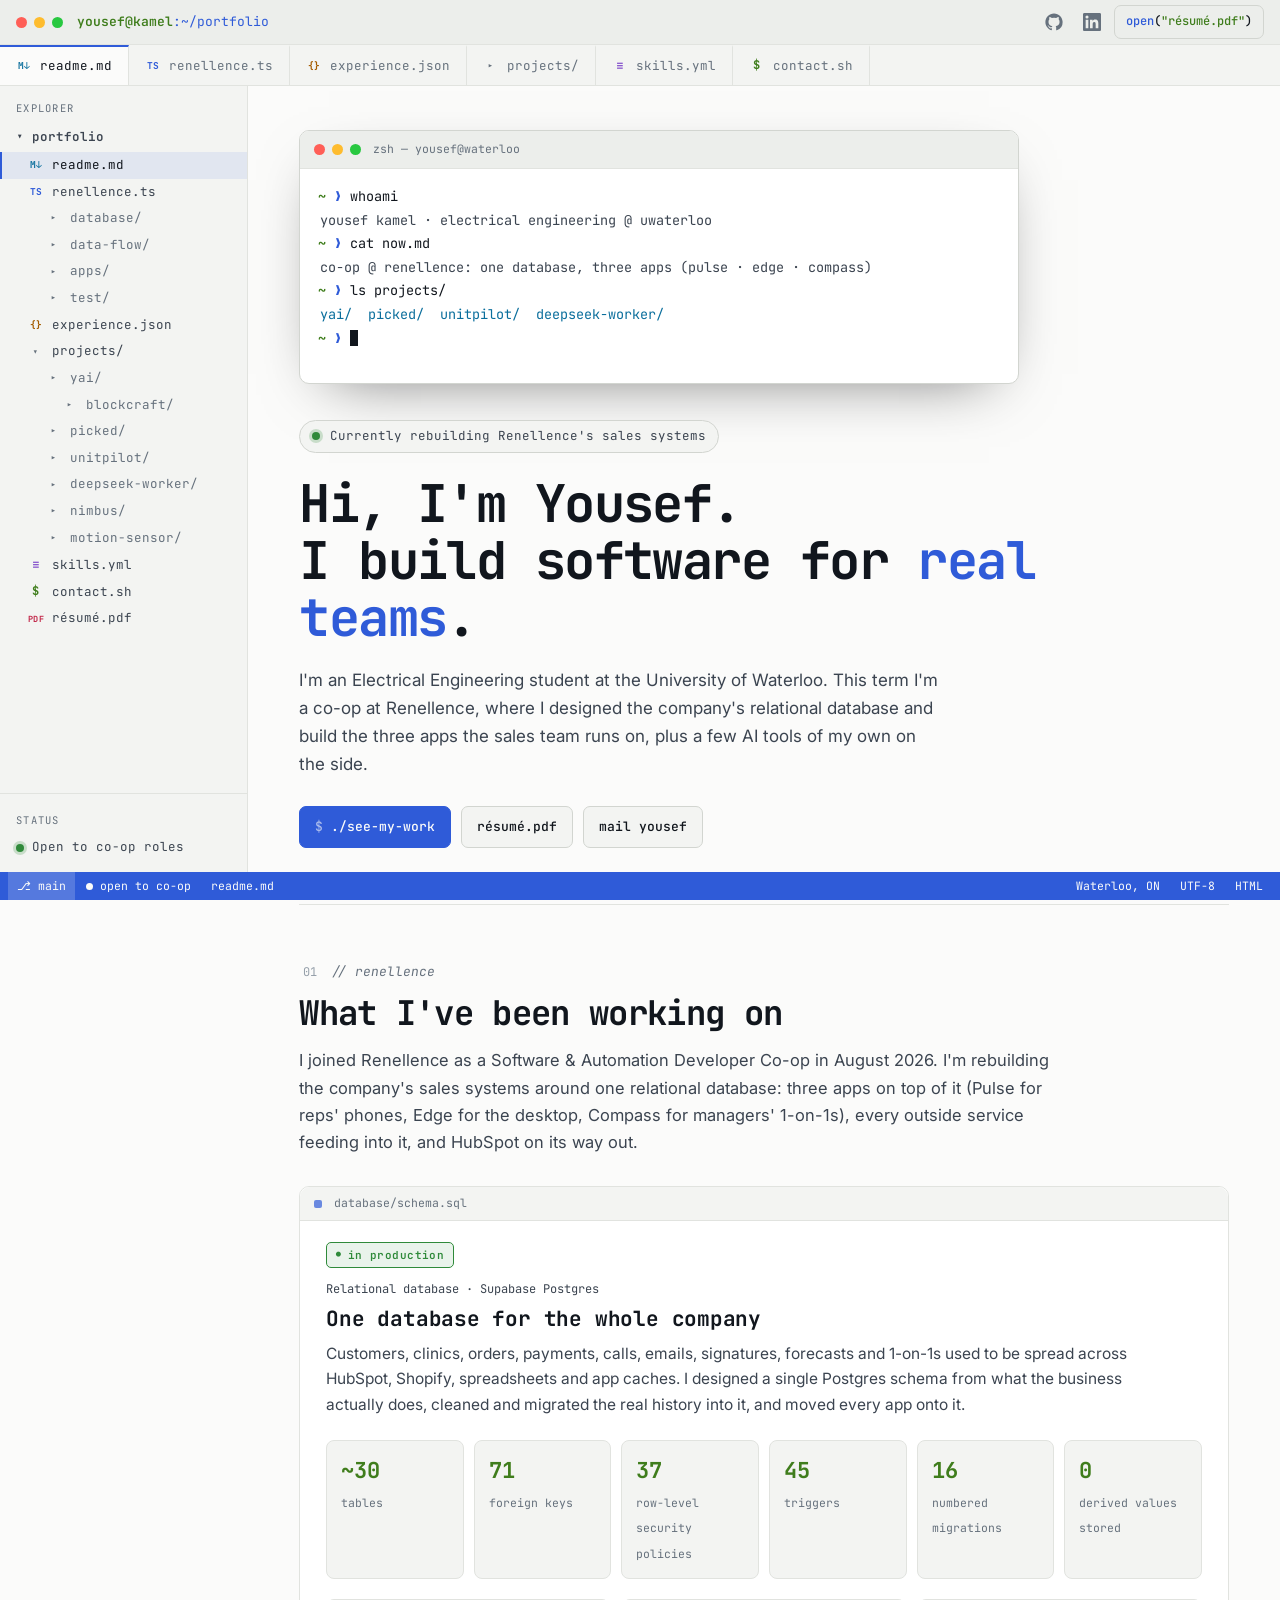
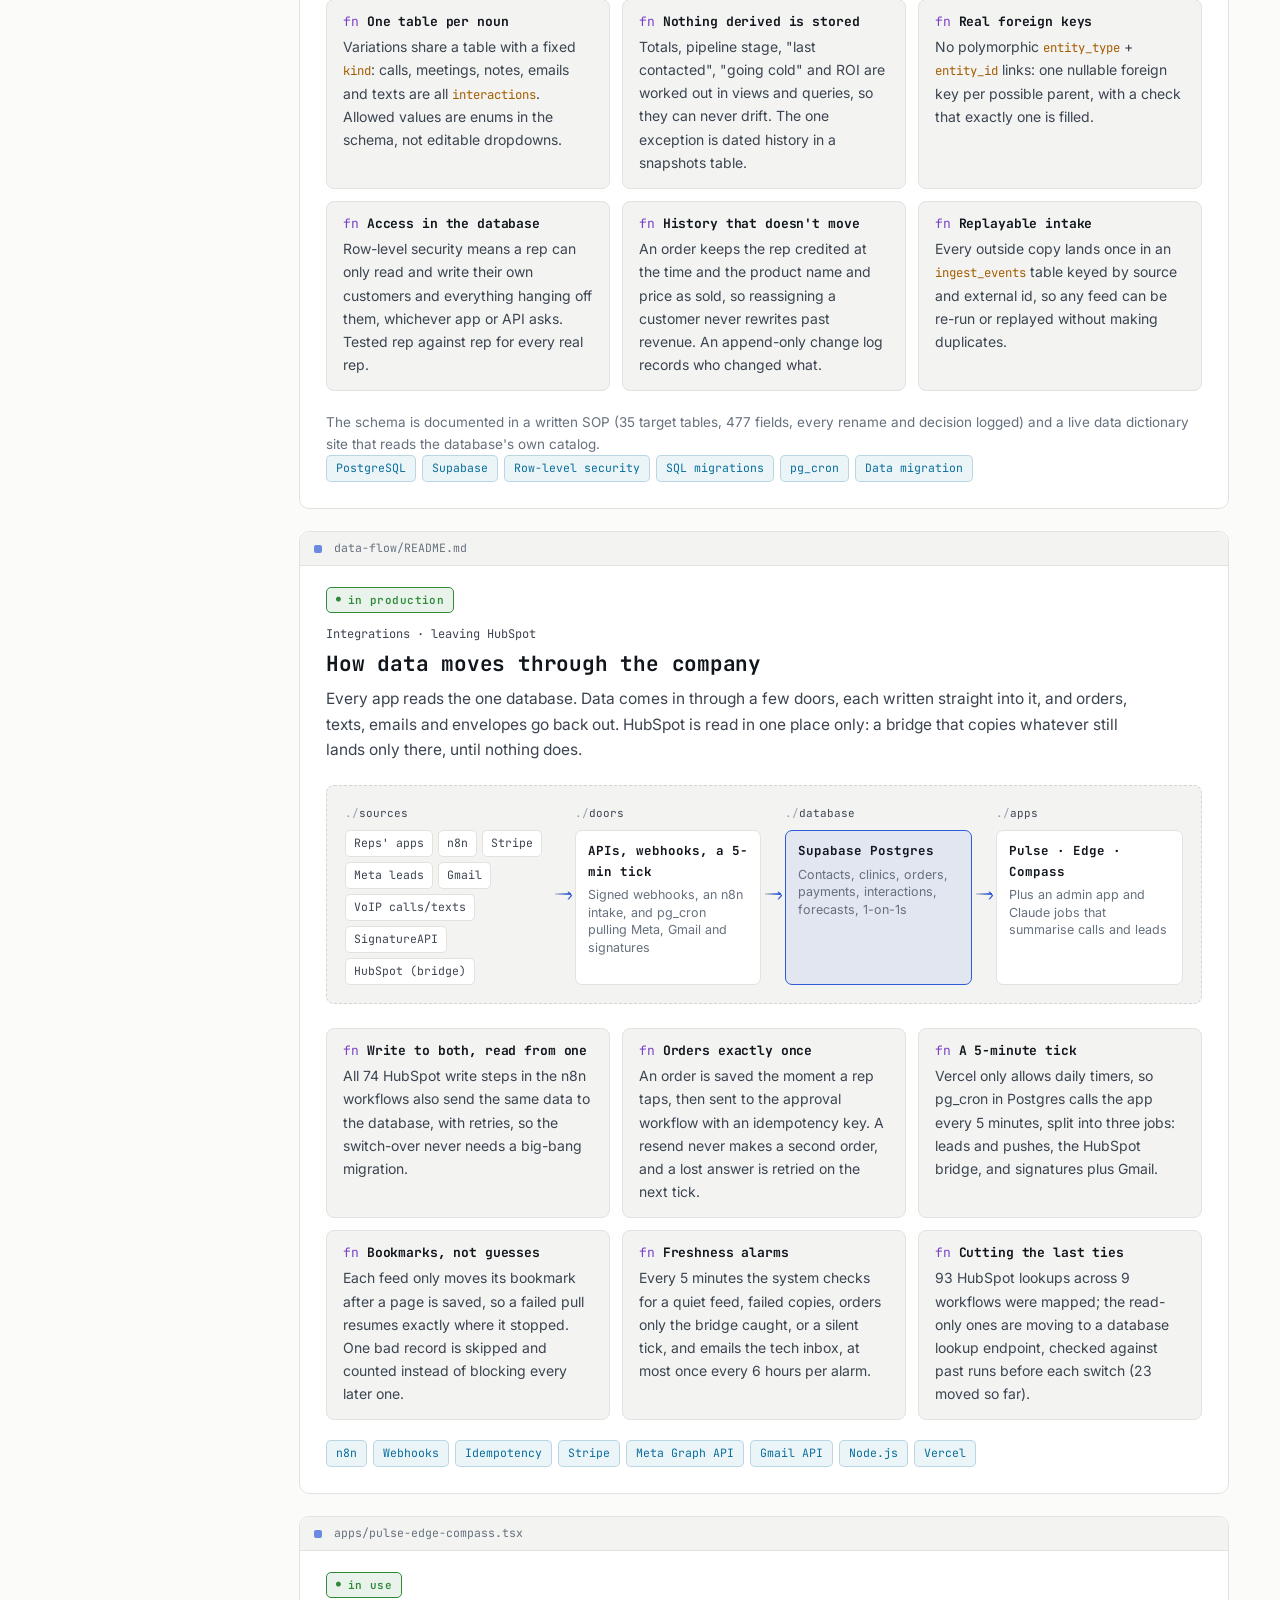
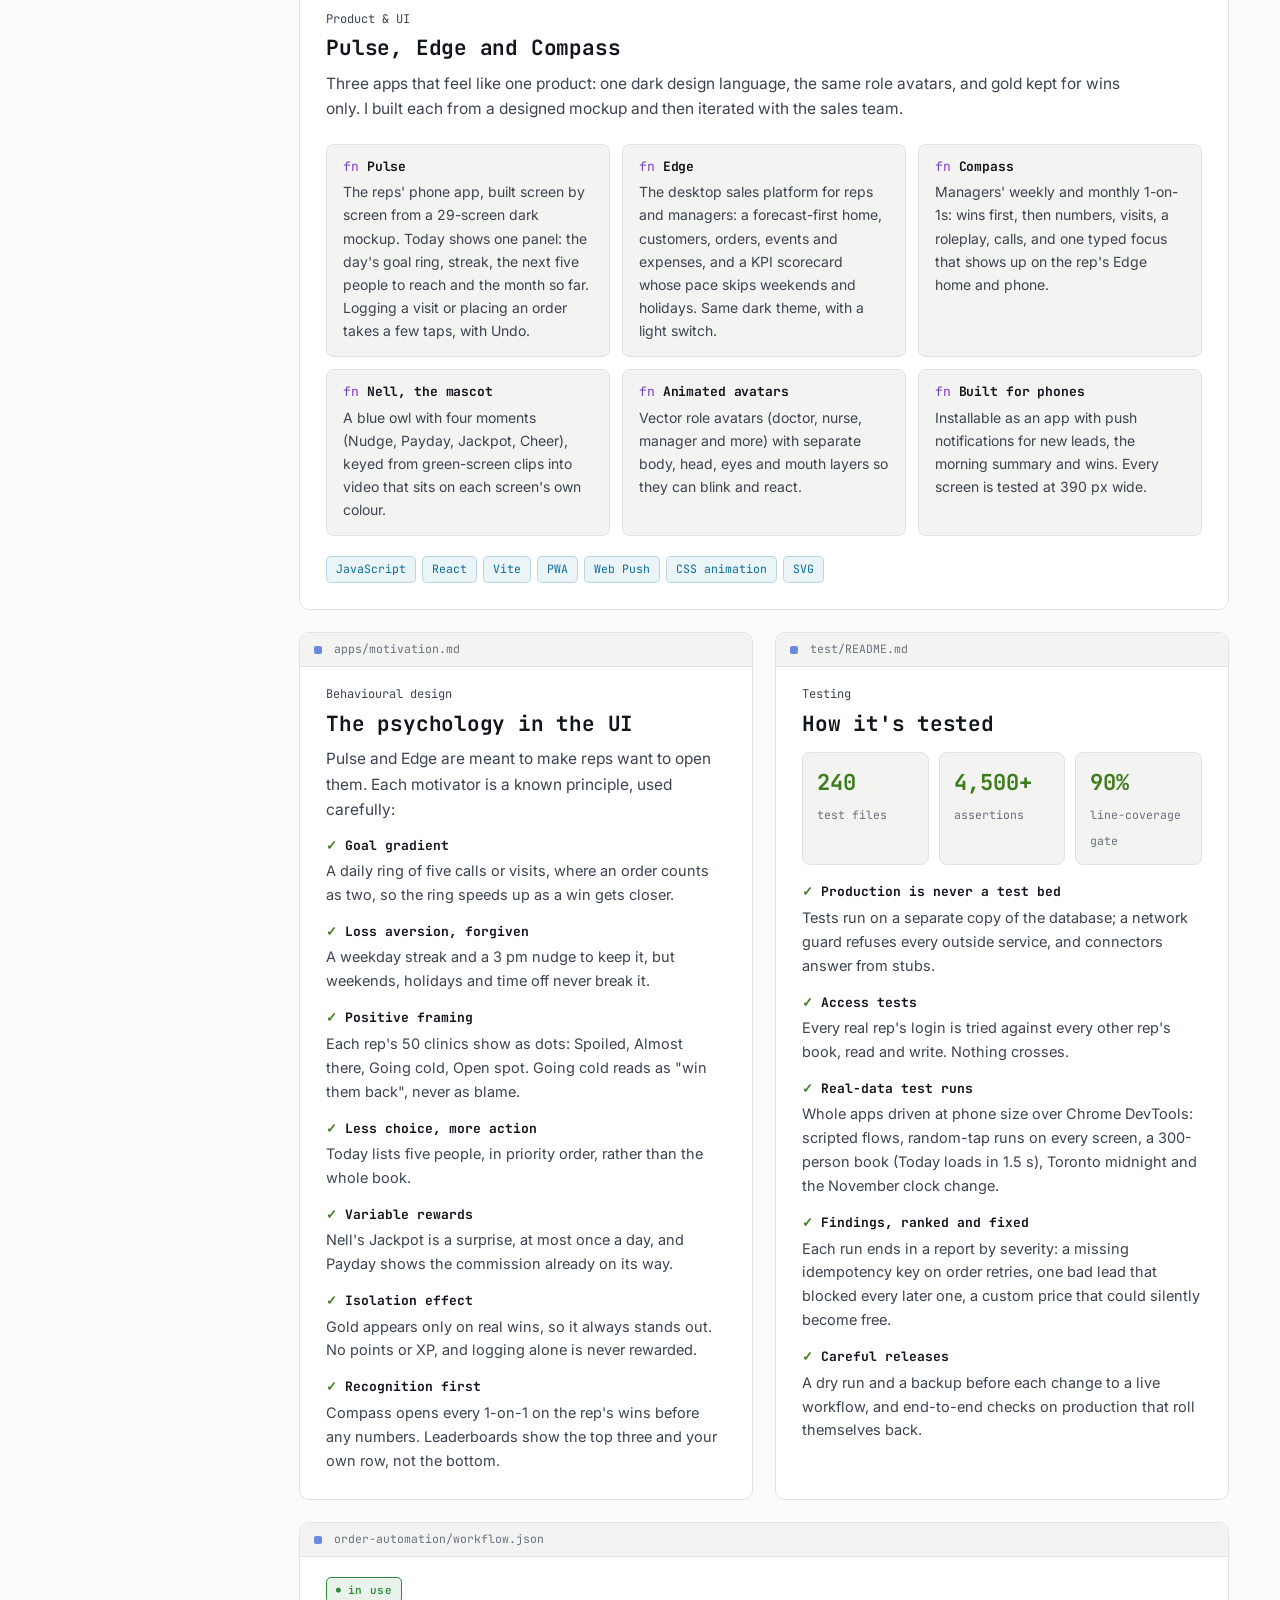
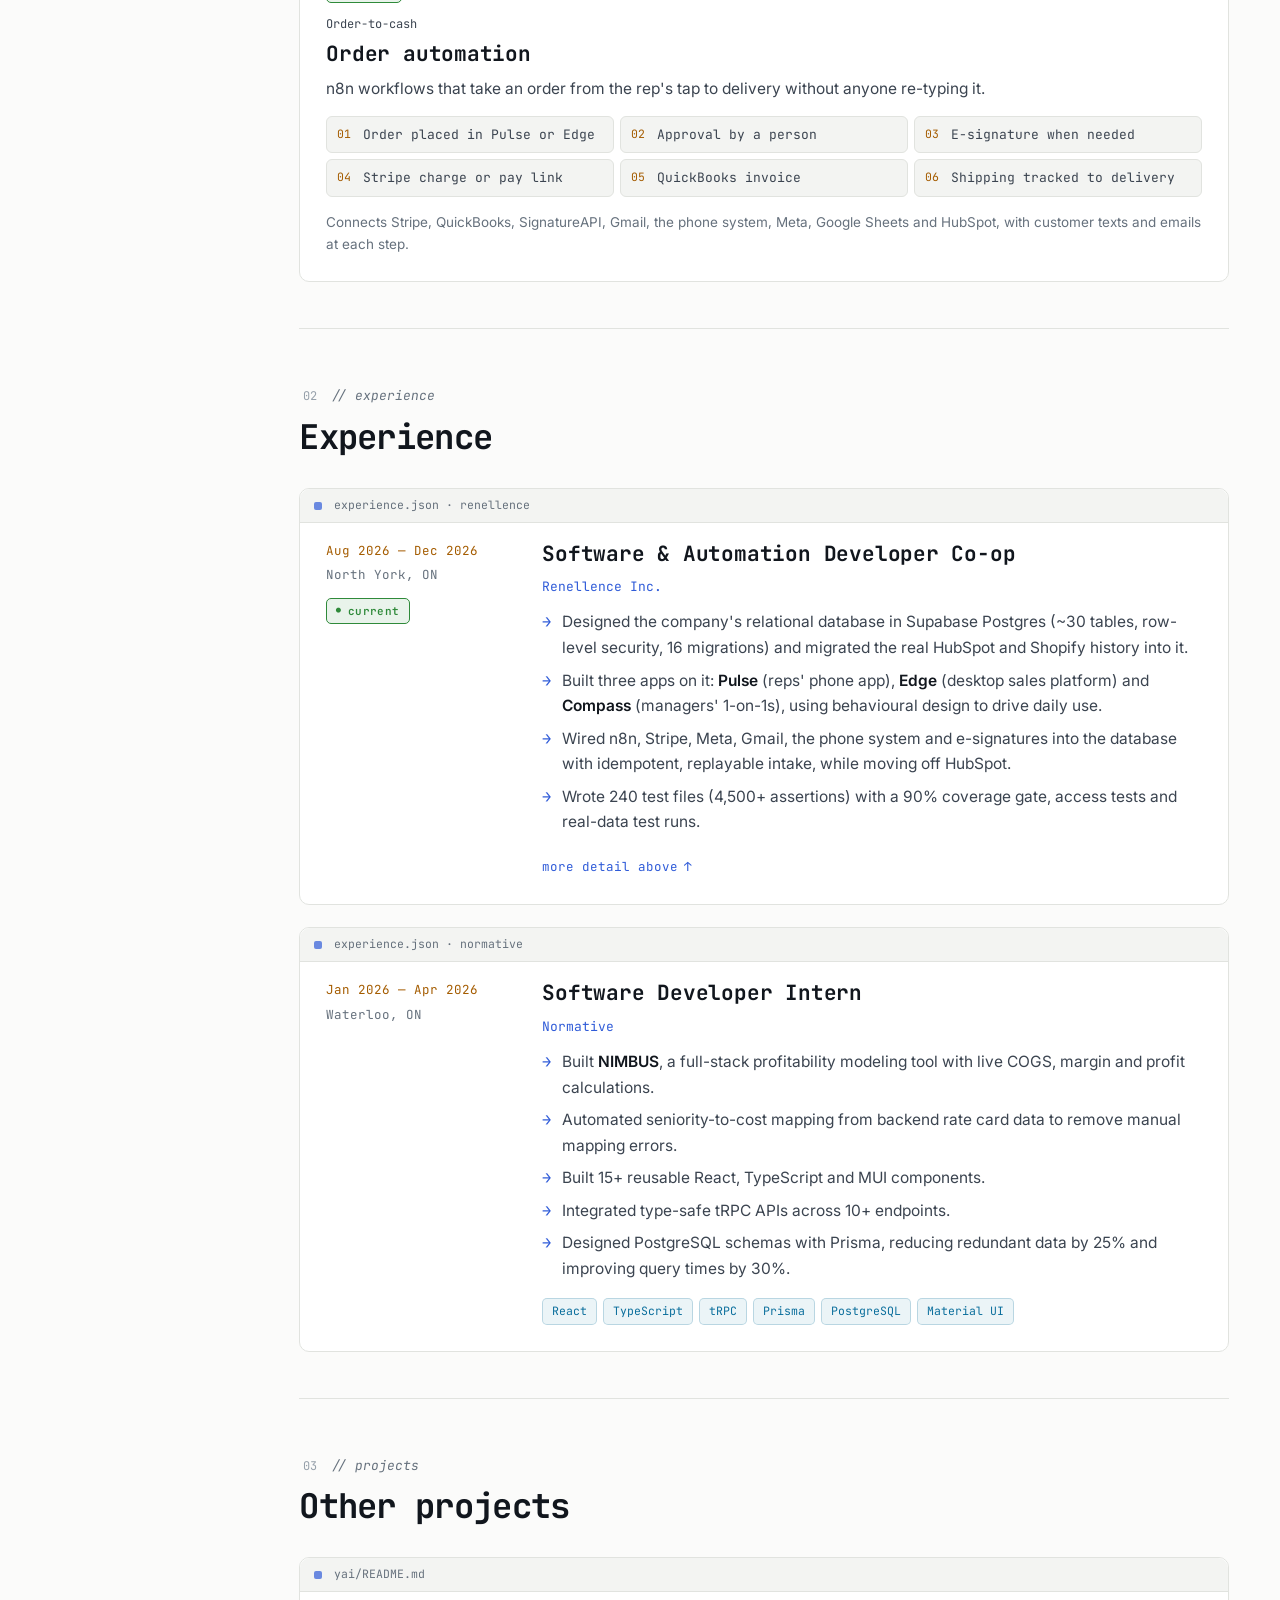
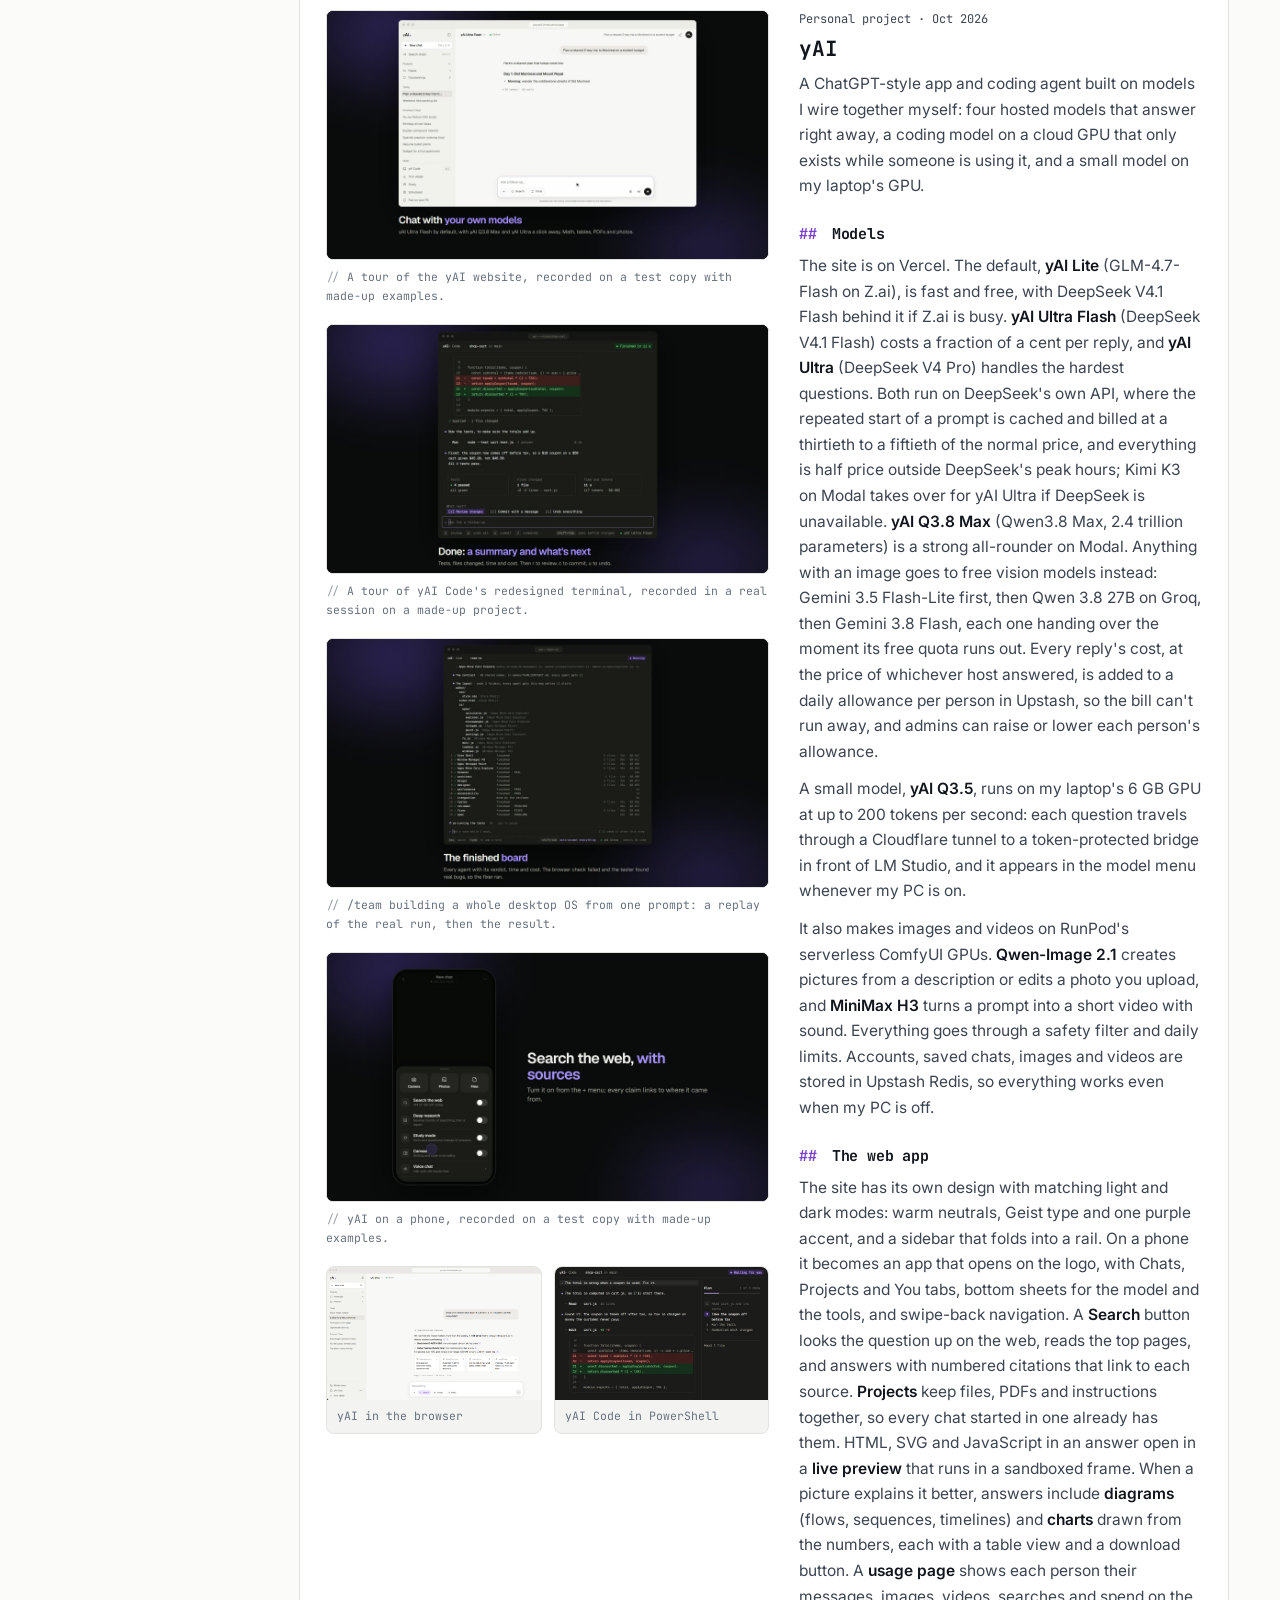
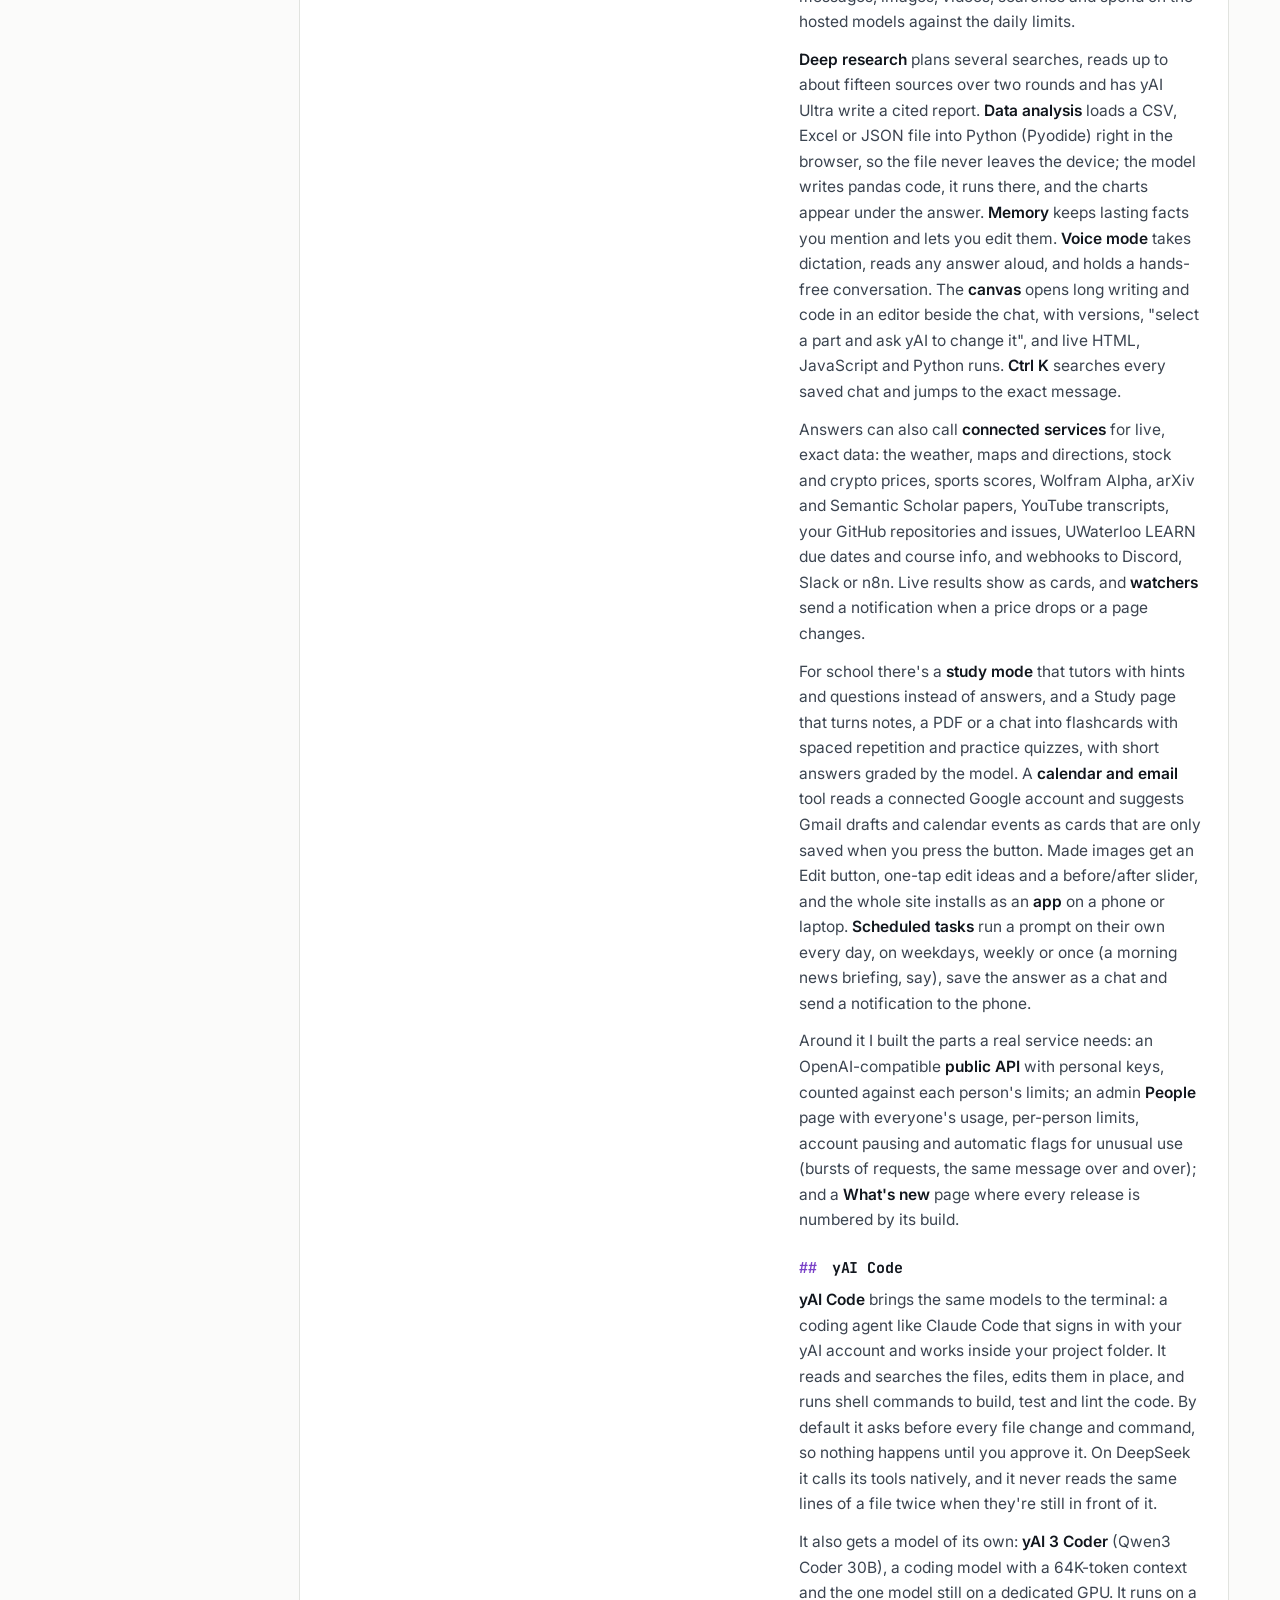
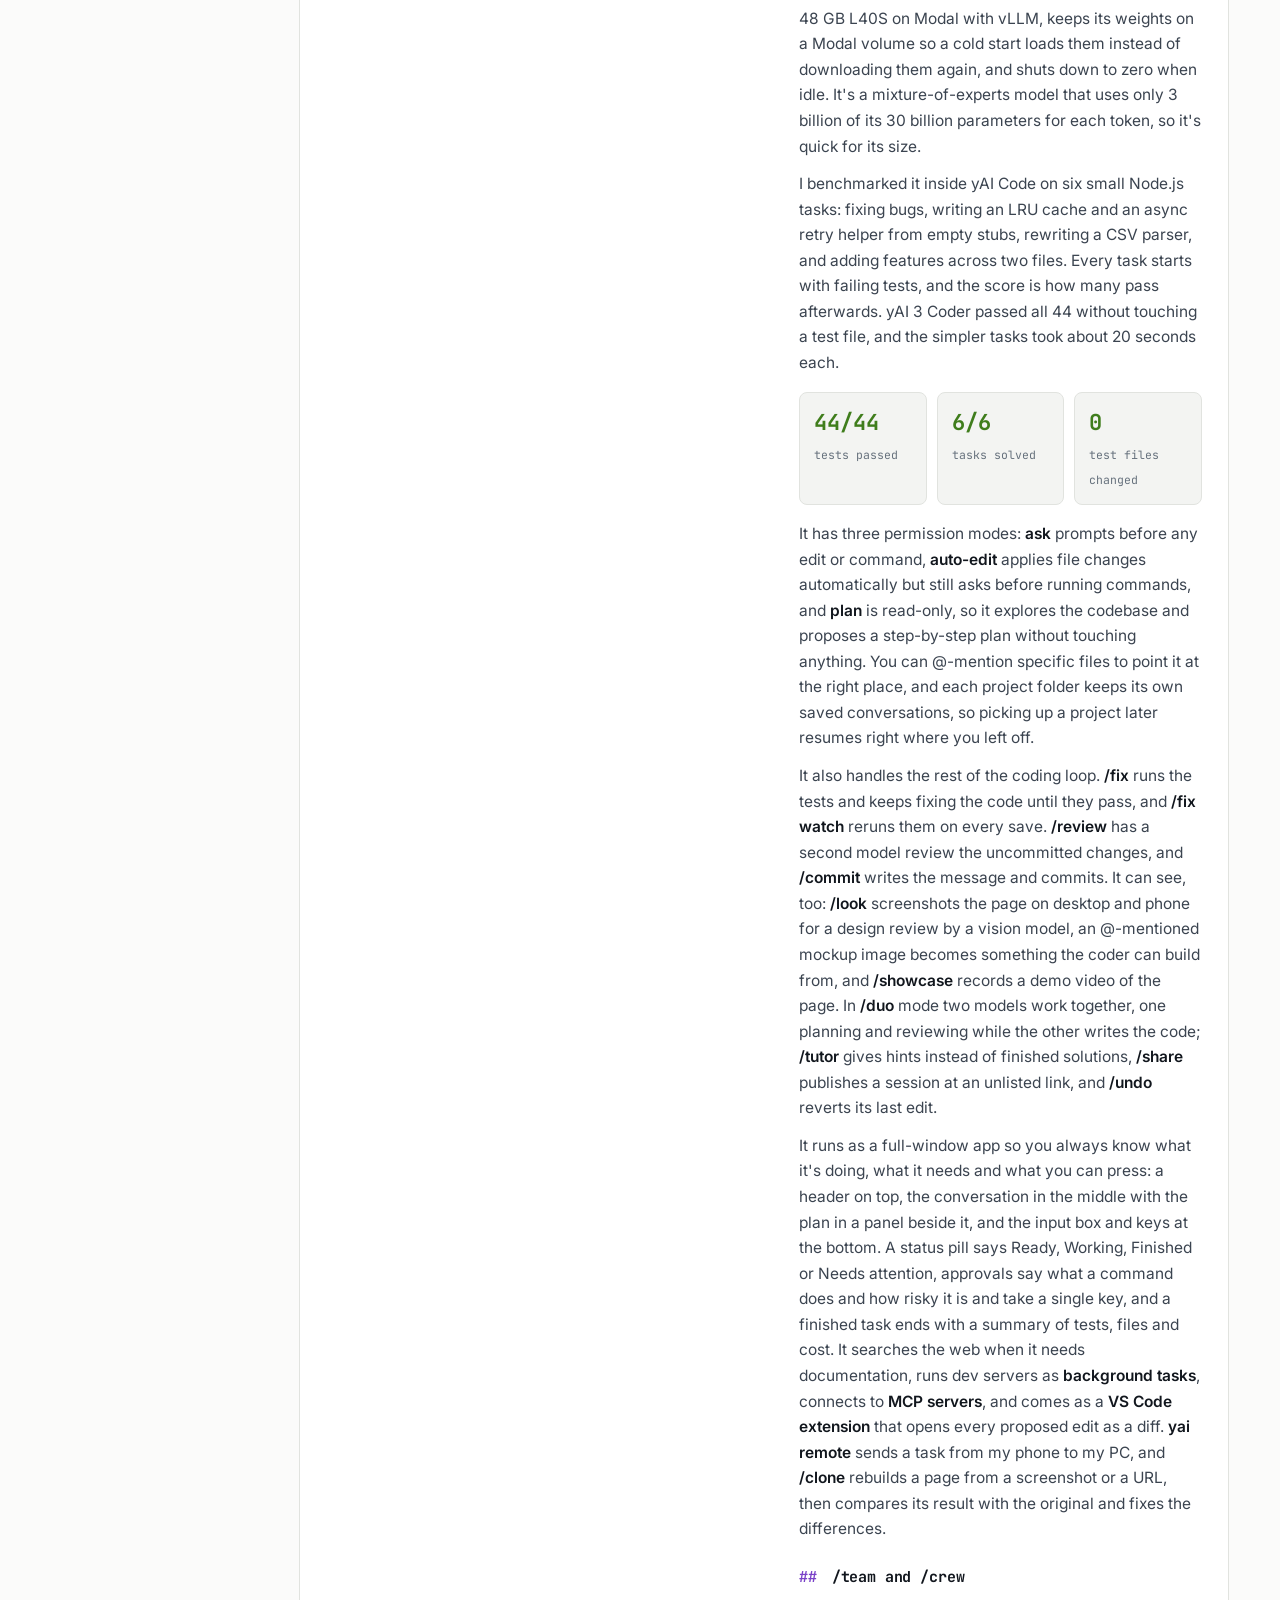
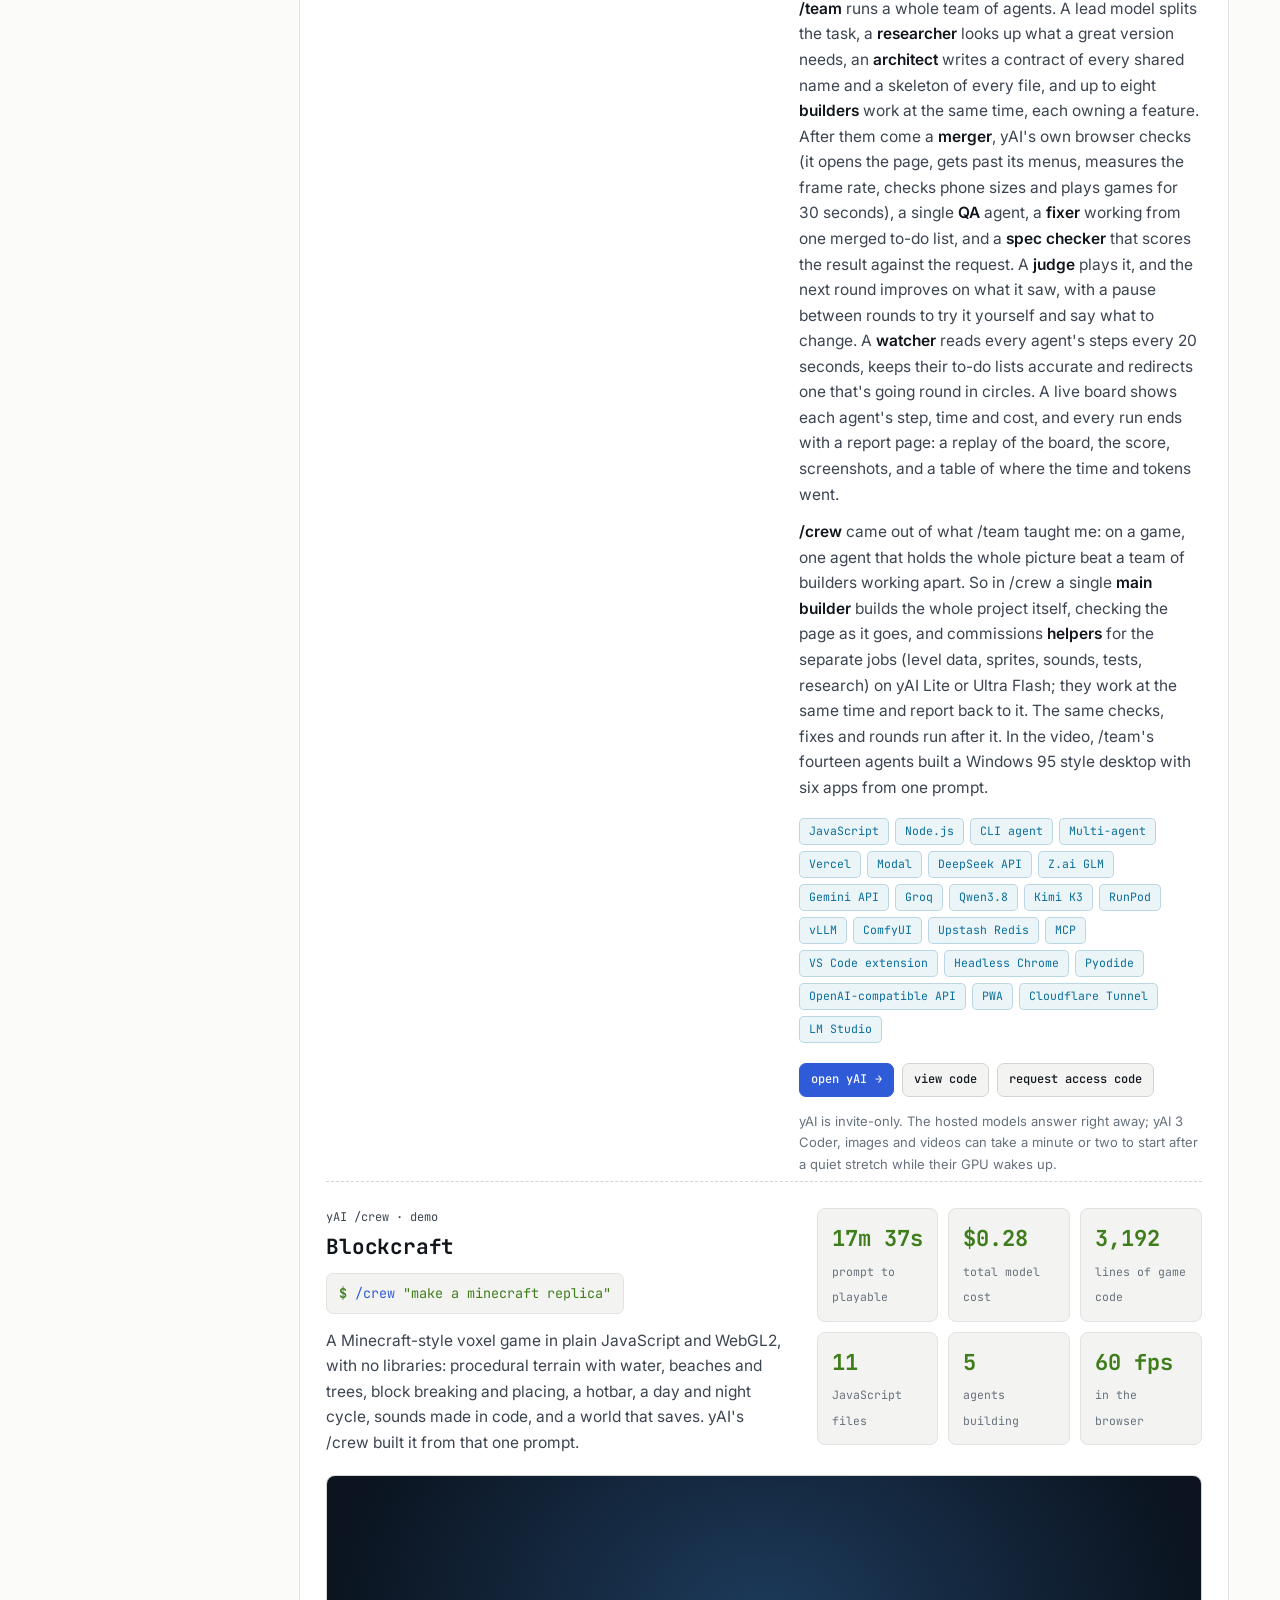
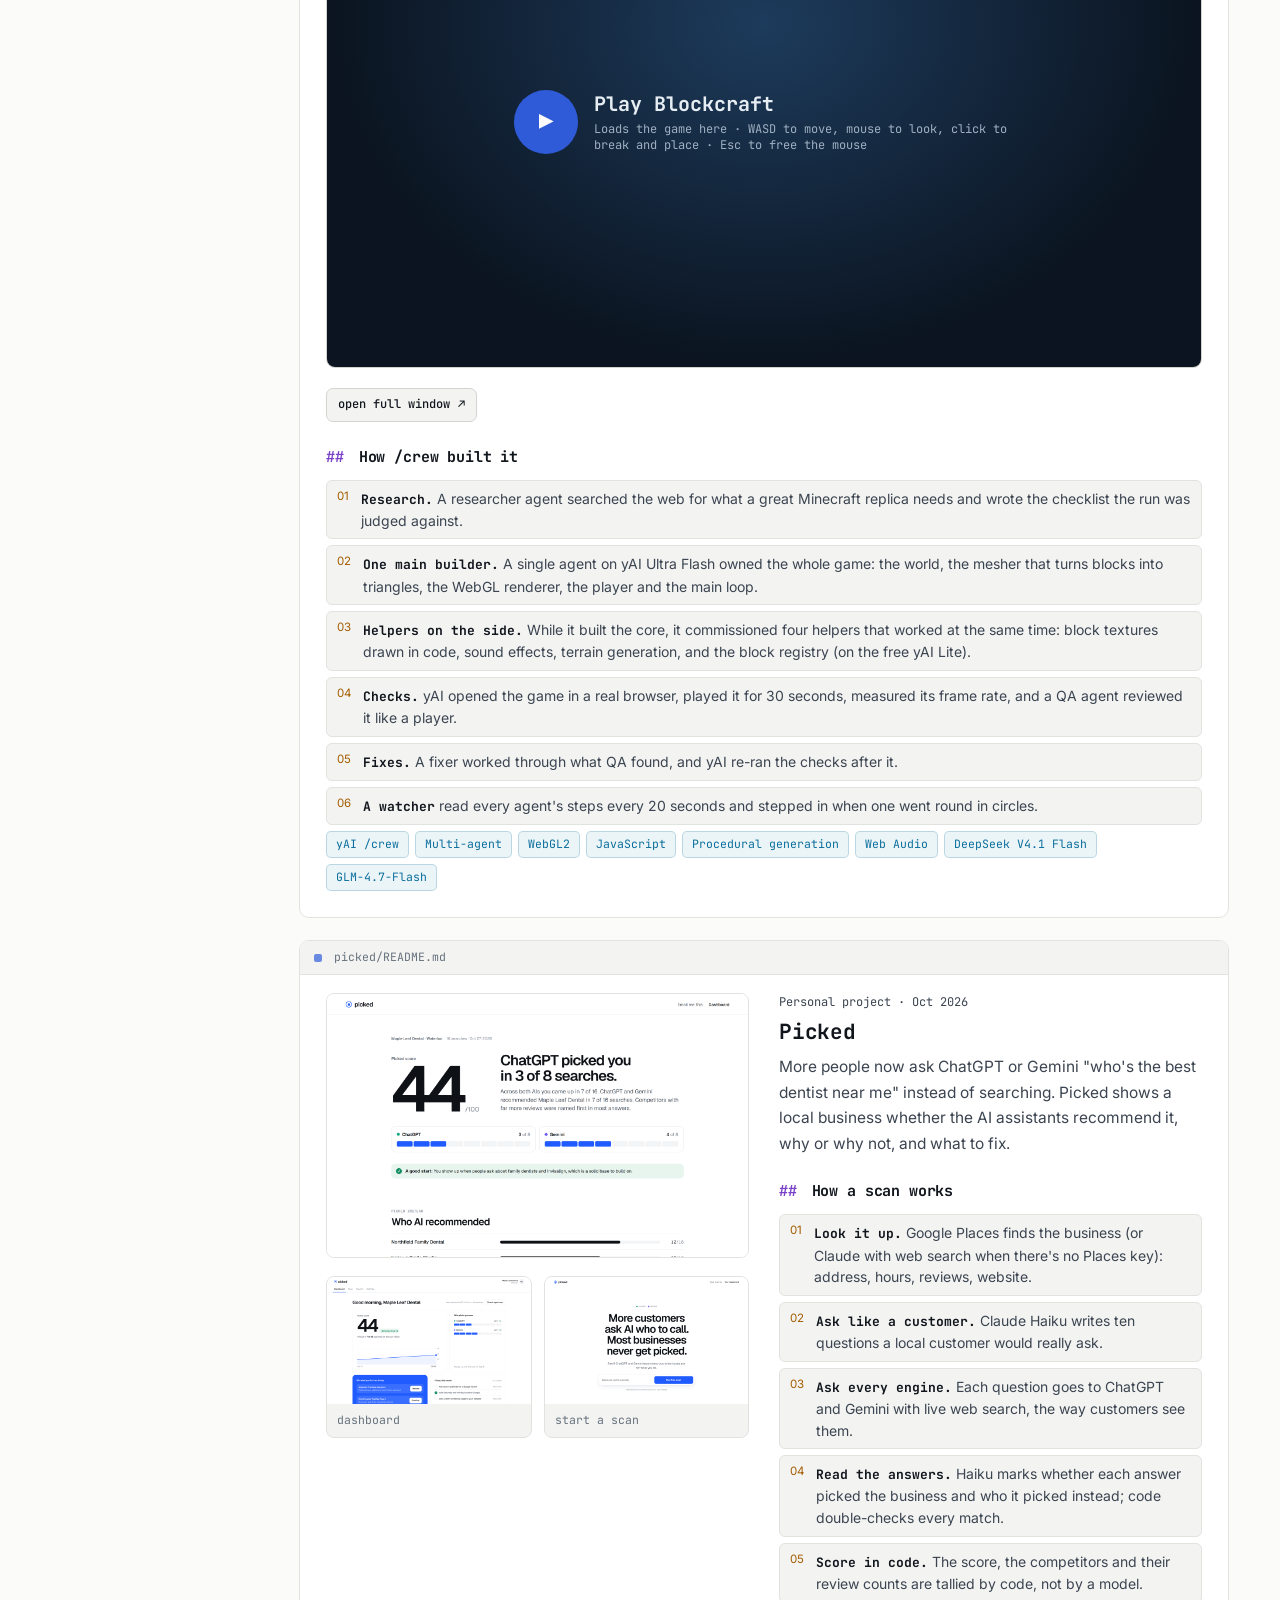
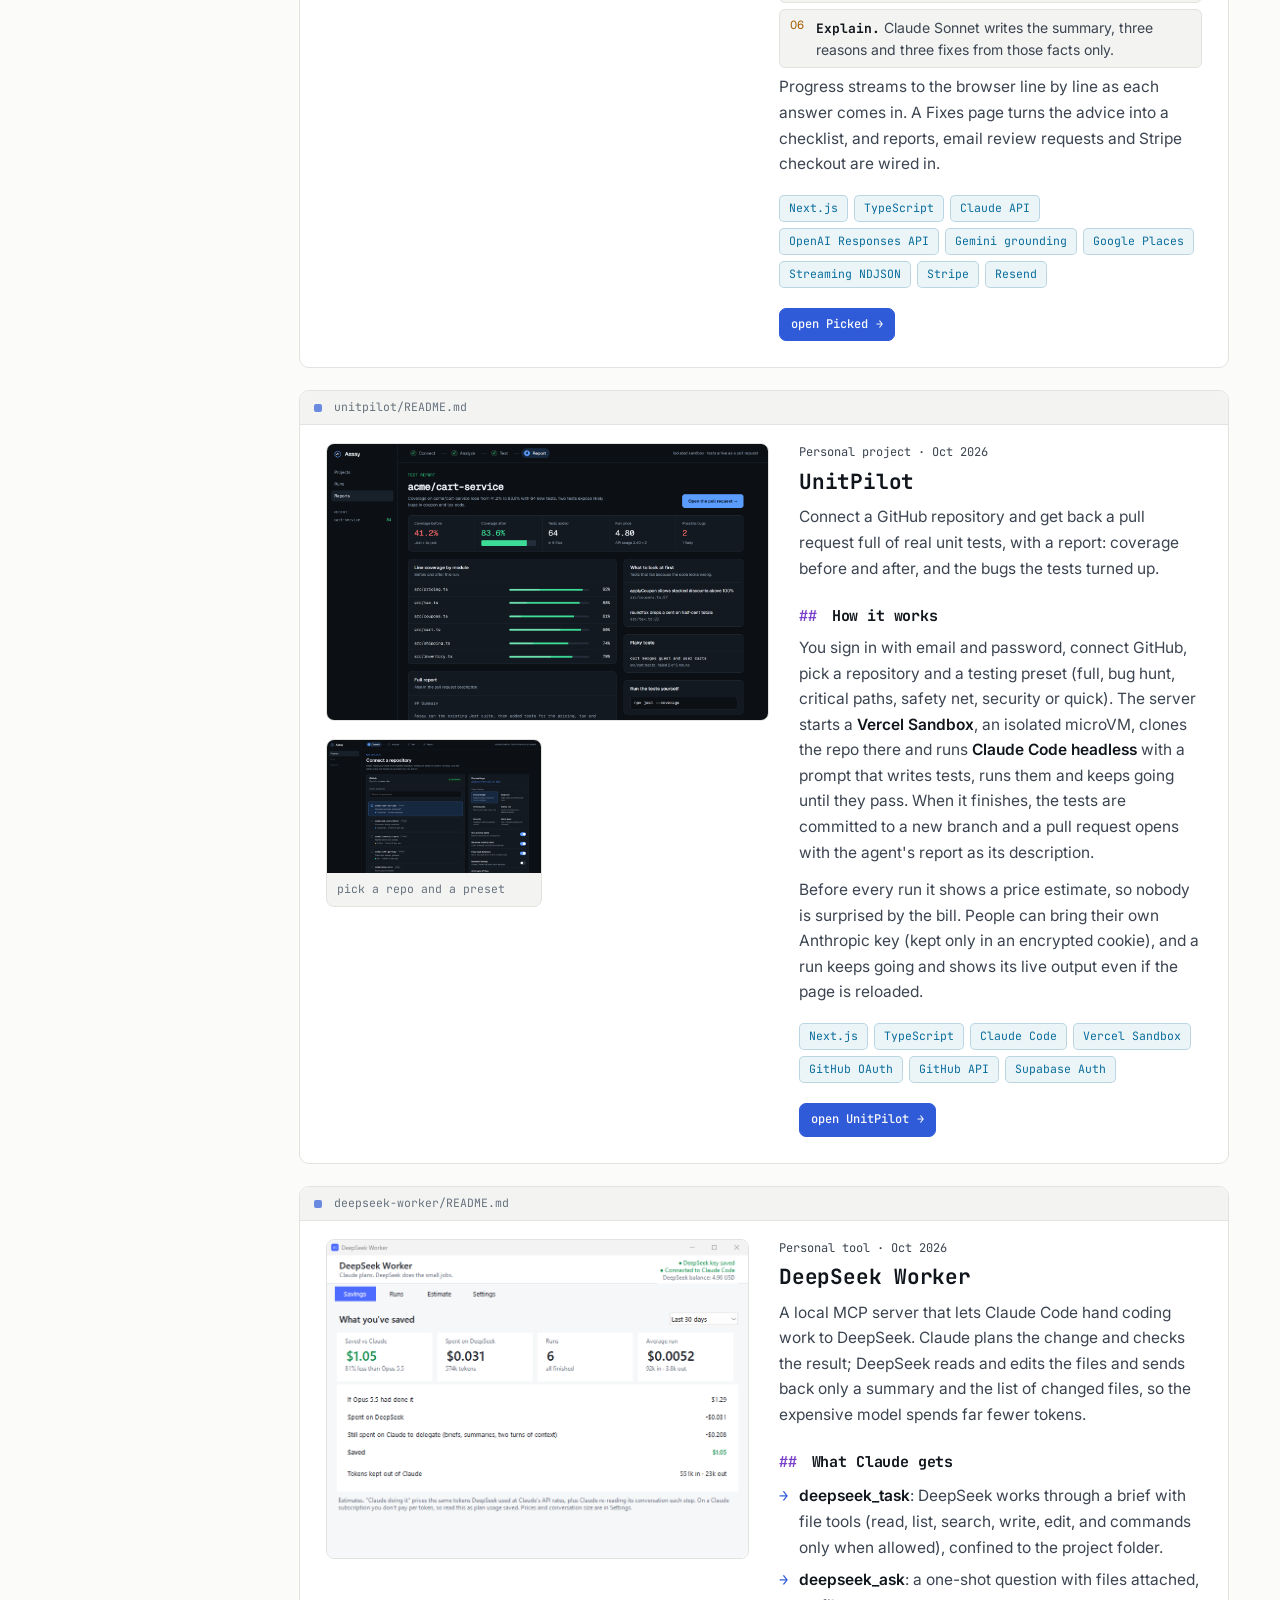
==== index.html @ 32dc20ba "Fix yAI videos sliding over Blockcraft: wrap yAI in its own grid so the sticky column ends with it C" ====
<!DOCTYPE html>
<html lang="en">
<head>
  <meta charset="UTF-8">
  <meta name="viewport" content="width=device-width, initial-scale=1.0">
  <title>Yousef Kamel — Software & Electrical Engineering</title>
  <meta name="description" content="Yousef Kamel, Electrical Engineering student at the University of Waterloo, working on software and automation at Renellence.">
  <meta property="og:title" content="Yousef Kamel">
  <meta property="og:description" content="Electrical Engineering student at the University of Waterloo, working on software and automation at Renellence.">
  <meta property="og:url" content="https://yousefkamel.site">
  <meta name="theme-color" content="#0d1117">
  <link rel="preconnect" href="https://fonts.googleapis.com">
  <link rel="preconnect" href="https://fonts.gstatic.com" crossorigin>
  <link href="https://fonts.googleapis.com/css2?family=Inter:wght@400;500;600;700&family=JetBrains+Mono:wght@400;500;600;700&display=swap" rel="stylesheet">
  <link rel="stylesheet" href="styles.css?v=11">
</head>
<body>
  <a class="skip" href="#main">Skip to content</a>

  <!-- The window: a title bar, the editor's tabs, a file explorer beside the page, and a status bar -->
  <header class="titlebar" id="top">
    <div class="titlebar-inner">
      <span class="lights" aria-hidden="true"><i></i><i></i><i></i></span>
      <a href="#top" class="brand" aria-label="Yousef Kamel, home"><span class="brand-path">yousef@kamel</span><span class="brand-dim">:~/portfolio</span></a>
      <div class="titlebar-actions">
        <a href="https://github.com/yousefk07" target="_blank" rel="noopener" aria-label="GitHub" class="icon-link">
          <svg width="18" height="18" viewBox="0 0 24 24" aria-hidden="true"><path fill="currentColor" d="M12 .5C5.65.5.5 5.65.5 12.02c0 5.1 3.29 9.42 7.86 10.95.58.1.79-.25.79-.56v-2c-3.2.7-3.87-1.37-3.87-1.37-.52-1.33-1.28-1.69-1.28-1.69-1.04-.71.08-.7.08-.7 1.15.08 1.76 1.19 1.76 1.19 1.03 1.76 2.69 1.25 3.35.96.1-.75.4-1.25.73-1.54-2.55-.29-5.24-1.28-5.24-5.69 0-1.26.45-2.28 1.19-3.09-.12-.29-.52-1.46.11-3.05 0 0 .97-.31 3.17 1.18a11 11 0 0 1 5.77 0c2.2-1.49 3.17-1.18 3.17-1.18.63 1.59.23 2.76.11 3.05.74.81 1.19 1.83 1.19 3.09 0 4.42-2.69 5.39-5.26 5.68.41.36.78 1.06.78 2.14v3.17c0 .31.21.67.8.56A11.53 11.53 0 0 0 23.5 12C23.5 5.65 18.35.5 12 .5Z"/></svg>
        </a>
        <a href="https://linkedin.com/in/yousefkamel07" target="_blank" rel="noopener" aria-label="LinkedIn" class="icon-link">
          <svg width="18" height="18" viewBox="0 0 24 24" aria-hidden="true"><path fill="currentColor" d="M20.45 20.45h-3.56v-5.57c0-1.33-.02-3.04-1.85-3.04-1.86 0-2.14 1.45-2.14 2.94v5.67H9.35V9h3.41v1.56h.05c.48-.9 1.64-1.85 3.37-1.85 3.6 0 4.27 2.37 4.27 5.46v6.28ZM5.34 7.43a2.06 2.06 0 1 1 0-4.13 2.06 2.06 0 0 1 0 4.13ZM7.12 20.45H3.56V9h3.56v11.45ZM22.22 0H1.77C.79 0 0 .77 0 1.73v20.54C0 23.23.79 24 1.77 24h20.45c.98 0 1.78-.77 1.78-1.73V1.73C24 .77 23.2 0 22.22 0Z"/></svg>
        </a>
        <a href="YousefKamelResume.pdf?v=3" class="btn btn-sm" target="_blank" rel="noopener"><span class="tok-fn">open</span>(<span class="tok-str">"résumé.pdf"</span>)</a>
      </div>
    </div>
    <nav class="tabs" aria-label="Sections">
      <a href="#readme" class="tab" data-sec="readme"><span class="ft ft-md">M↓</span>readme.md</a>
      <a href="#renellence" class="tab" data-sec="renellence"><span class="ft ft-ts">TS</span>renellence.ts</a>
      <a href="#experience" class="tab" data-sec="experience"><span class="ft ft-json">{}</span>experience.json</a>
      <a href="#work" class="tab" data-sec="work"><span class="ft ft-dir">▸</span>projects/</a>
      <a href="#skills" class="tab" data-sec="skills"><span class="ft ft-yml">≡</span>skills.yml</a>
      <a href="#contact" class="tab" data-sec="contact"><span class="ft ft-sh">$</span>contact.sh</a>
    </nav>
  </header>

  <div class="workbench">
    <aside class="explorer" aria-label="File explorer">
      <p class="explorer-head">Explorer</p>
      <p class="explorer-root">▾ portfolio</p>
      <ul class="tree">
        <li><a href="#readme" data-sec="readme"><span class="ft ft-md">M↓</span>readme.md</a></li>
        <li><a href="#renellence" data-sec="renellence"><span class="ft ft-ts">TS</span>renellence.ts</a></li>
        <li class="tree-sub"><a href="#database"><span class="ft ft-dir">▸</span>database/</a></li>
        <li class="tree-sub"><a href="#dataflow"><span class="ft ft-dir">▸</span>data-flow/</a></li>
        <li class="tree-sub"><a href="#apps"><span class="ft ft-dir">▸</span>apps/</a></li>
        <li class="tree-sub"><a href="#testing"><span class="ft ft-dir">▸</span>test/</a></li>
        <li><a href="#experience" data-sec="experience"><span class="ft ft-json">{}</span>experience.json</a></li>
        <li><a href="#work" data-sec="work"><span class="ft ft-dir">▾</span>projects/</a></li>
        <li class="tree-sub"><a href="#yai"><span class="ft ft-dir">▸</span>yai/</a></li>
        <li class="tree-sub tree-sub2"><a href="#blockcraft"><span class="ft ft-dir">▸</span>blockcraft/</a></li>
        <li class="tree-sub"><a href="#picked"><span class="ft ft-dir">▸</span>picked/</a></li>
        <li class="tree-sub"><a href="#unitpilot"><span class="ft ft-dir">▸</span>unitpilot/</a></li>
        <li class="tree-sub"><a href="#deepseek-worker"><span class="ft ft-dir">▸</span>deepseek-worker/</a></li>
        <li class="tree-sub"><a href="#nimbus"><span class="ft ft-dir">▸</span>nimbus/</a></li>
        <li class="tree-sub"><a href="#motion"><span class="ft ft-dir">▸</span>motion-sensor/</a></li>
        <li><a href="#skills" data-sec="skills"><span class="ft ft-yml">≡</span>skills.yml</a></li>
        <li><a href="#contact" data-sec="contact"><span class="ft ft-sh">$</span>contact.sh</a></li>
        <li><a href="YousefKamelResume.pdf?v=3" target="_blank" rel="noopener"><span class="ft ft-pdf">PDF</span>résumé.pdf</a></li>
      </ul>
      <div class="explorer-foot">
        <p class="explorer-head">Status</p>
        <p class="status-line"><span class="dot" aria-hidden="true"></span>Open to co-op roles</p>
      </div>
    </aside>

    <main id="main" class="editor">
      <!-- readme.md: a terminal that types itself, then the headline -->
      <section class="hero" id="readme" data-sec="readme">
        <div class="term reveal" role="img" aria-label="A terminal: whoami says Yousef Kamel, Electrical Engineering at the University of Waterloo; cat now.md says co-op at Renellence building one database and the Pulse, Edge and Compass apps on it; ls projects lists yai, picked, unitpilot and deepseek-worker">
          <div class="term-bar"><span class="lights" aria-hidden="true"><i></i><i></i><i></i></span><span>zsh — yousef@waterloo</span></div>
          <pre class="term-body" aria-hidden="true"><span class="line"><span class="prompt">~</span> <span class="cmd">whoami</span></span>
<span class="line out">yousef kamel · electrical engineering @ uwaterloo</span>
<span class="line"><span class="prompt">~</span> <span class="cmd">cat now.md</span></span>
<span class="line out">co-op @ renellence: one database, three apps (pulse · edge · compass)</span>
<span class="line"><span class="prompt">~</span> <span class="cmd">ls projects/</span></span>
<span class="line out"><span class="tok-dir">yai/</span>  <span class="tok-dir">picked/</span>  <span class="tok-dir">unitpilot/</span>  <span class="tok-dir">deepseek-worker/</span></span>
<span class="line"><span class="prompt">~</span> <span class="cursor"></span></span></pre>
        </div>
        <p class="eyebrow"><span class="dot" aria-hidden="true"></span>Currently rebuilding Renellence's sales systems</p>
        <h1 class="hero-title">
          Hi, I'm Yousef.<br>
          I build software for <span class="accent">real teams</span>.
        </h1>
        <p class="hero-lede">
          I'm an Electrical Engineering student at the University of Waterloo. This term I'm a co-op
          at Renellence, where I designed the company's relational database and build the three
          apps the sales team runs on, plus a few AI tools of my own on the side.
        </p>
        <div class="hero-cta">
          <a href="#renellence" class="btn btn-primary"><span class="tok-dim">$</span> ./see-my-work</a>
          <a href="YousefKamelResume.pdf?v=3" class="btn" target="_blank" rel="noopener">résumé.pdf</a>
          <a href="mailto:yousefkkamel@gmail.com" class="btn">mail yousef</a>
        </div>
      </section>

      <!-- renellence.ts -->
      <section class="section" id="renellence" data-sec="renellence">
        <header class="section-head">
          <p class="kicker"><span class="ln">01</span><span class="tok-com">// renellence</span></p>
          <h2>What I've been working on</h2>
          <p class="section-lede">
            I joined Renellence as a Software &amp; Automation Developer Co-op in August 2026. I'm rebuilding the
            company's sales systems around one relational database: three apps on top of it (Pulse for reps'
            phones, Edge for the desktop, Compass for managers' 1-on-1s), every outside service feeding into it,
            and HubSpot on its way out.
          </p>
        </header>

        <!-- The database -->
        <article class="case pane reveal" id="database" data-file="database/schema.sql">
          <div class="case-head">
            <span class="tag tag-live">in production</span>
            <p class="feature-label">Relational database · Supabase Postgres</p>
            <h3>One database for the whole company</h3>
            <p class="case-lede">
              Customers, clinics, orders, payments, calls, emails, signatures, forecasts and 1-on-1s used to be
              spread across HubSpot, Shopify, spreadsheets and app caches. I designed a single Postgres schema from
              what the business actually does, cleaned and migrated the real history into it, and moved every app
              onto it.
            </p>
          </div>
          <ul class="metrics metrics-wide">
            <li><b>~30</b><span>tables</span></li>
            <li><b>71</b><span>foreign keys</span></li>
            <li><b>37</b><span>row-level security policies</span></li>
            <li><b>45</b><span>triggers</span></li>
            <li><b>16</b><span>numbered migrations</span></li>
            <li><b>0</b><span>derived values stored</span></li>
          </ul>
          <div class="case-grid">
            <div class="point">
              <h4>One table per noun</h4>
              <p>Variations share a table with a fixed <code>kind</code>: calls, meetings, notes, emails and texts are all <code>interactions</code>. Allowed values are enums in the schema, not editable dropdowns.</p>
            </div>
            <div class="point">
              <h4>Nothing derived is stored</h4>
              <p>Totals, pipeline stage, "last contacted", "going cold" and ROI are worked out in views and queries, so they can never drift. The one exception is dated history in a snapshots table.</p>
            </div>
            <div class="point">
              <h4>Real foreign keys</h4>
              <p>No polymorphic <code>entity_type</code> + <code>entity_id</code> links: one nullable foreign key per possible parent, with a check that exactly one is filled.</p>
            </div>
            <div class="point">
              <h4>Access in the database</h4>
              <p>Row-level security means a rep can only read and write their own customers and everything hanging off them, whichever app or API asks. Tested rep against rep for every real rep.</p>
            </div>
            <div class="point">
              <h4>History that doesn't move</h4>
              <p>An order keeps the rep credited at the time and the product name and price as sold, so reassigning a customer never rewrites past revenue. An append-only change log records who changed what.</p>
            </div>
            <div class="point">
              <h4>Replayable intake</h4>
              <p>Every outside copy lands once in an <code>ingest_events</code> table keyed by source and external id, so any feed can be re-run or replayed without making duplicates.</p>
            </div>
          </div>
          <p class="small">The schema is documented in a written SOP (35 target tables, 477 fields, every rename and decision logged) and a live data dictionary site that reads the database's own catalog.</p>
          <ul class="chips"><li>PostgreSQL</li><li>Supabase</li><li>Row-level security</li><li>SQL migrations</li><li>pg_cron</li><li>Data migration</li></ul>
        </article>

        <!-- How data moves -->
        <article class="case pane reveal" id="dataflow" data-file="data-flow/README.md">
          <div class="case-head">
            <span class="tag tag-live">in production</span>
            <p class="feature-label">Integrations · leaving HubSpot</p>
            <h3>How data moves through the company</h3>
            <p class="case-lede">
              Every app reads the one database. Data comes in through a few doors, each written straight into it,
              and orders, texts, emails and envelopes go back out. HubSpot is read in one place only: a bridge that
              copies whatever still lands only there, until nothing does.
            </p>
          </div>

          <figure class="flow" aria-label="Data flow: reps, n8n workflows and outside services come in through the app APIs, webhooks and a 5-minute tick into the Postgres database, which Pulse, Edge, Compass, the admin app and Claude jobs read">
            <div class="flow-col">
              <p class="flow-title">sources</p>
              <ul class="flow-sources">
                <li>Reps' apps</li><li>n8n</li><li>Stripe</li><li>Meta leads</li><li>Gmail</li><li>VoIP calls/texts</li><li>SignatureAPI</li><li>HubSpot (bridge)</li>
              </ul>
            </div>
            <div class="flow-arrow" aria-hidden="true"></div>
            <div class="flow-col">
              <p class="flow-title">doors</p>
              <div class="flow-node">
                <b>APIs, webhooks, a 5-min tick</b>
                <span>Signed webhooks, an n8n intake, and pg_cron pulling Meta, Gmail and signatures</span>
              </div>
            </div>
            <div class="flow-arrow" aria-hidden="true"></div>
            <div class="flow-col">
              <p class="flow-title">database</p>
              <div class="flow-node flow-node-accent">
                <b>Supabase Postgres</b>
                <span>Contacts, clinics, orders, payments, interactions, forecasts, 1-on-1s</span>
              </div>
            </div>
            <div class="flow-arrow" aria-hidden="true"></div>
            <div class="flow-col">
              <p class="flow-title">apps</p>
              <div class="flow-node">
                <b>Pulse · Edge · Compass</b>
                <span>Plus an admin app and Claude jobs that summarise calls and leads</span>
              </div>
            </div>
          </figure>

          <div class="case-grid">
            <div class="point">
              <h4>Write to both, read from one</h4>
              <p>All 74 HubSpot write steps in the n8n workflows also send the same data to the database, with retries, so the switch-over never needs a big-bang migration.</p>
            </div>
            <div class="point">
              <h4>Orders exactly once</h4>
              <p>An order is saved the moment a rep taps, then sent to the approval workflow with an idempotency key. A resend never makes a second order, and a lost answer is retried on the next tick.</p>
            </div>
            <div class="point">
              <h4>A 5-minute tick</h4>
              <p>Vercel only allows daily timers, so pg_cron in Postgres calls the app every 5 minutes, split into three jobs: leads and pushes, the HubSpot bridge, and signatures plus Gmail.</p>
            </div>
            <div class="point">
              <h4>Bookmarks, not guesses</h4>
              <p>Each feed only moves its bookmark after a page is saved, so a failed pull resumes exactly where it stopped. One bad record is skipped and counted instead of blocking every later one.</p>
            </div>
            <div class="point">
              <h4>Freshness alarms</h4>
              <p>Every 5 minutes the system checks for a quiet feed, failed copies, orders only the bridge caught, or a silent tick, and emails the tech inbox, at most once every 6 hours per alarm.</p>
            </div>
            <div class="point">
              <h4>Cutting the last ties</h4>
              <p>93 HubSpot lookups across 9 workflows were mapped; the read-only ones are moving to a database lookup endpoint, checked against past runs before each switch (23 moved so far).</p>
            </div>
          </div>
          <ul class="chips"><li>n8n</li><li>Webhooks</li><li>Idempotency</li><li>Stripe</li><li>Meta Graph API</li><li>Gmail API</li><li>Node.js</li><li>Vercel</li></ul>
        </article>

        <!-- The three apps -->
        <article class="case pane reveal" id="apps" data-file="apps/pulse-edge-compass.tsx">
          <div class="case-head">
            <span class="tag tag-live">in use</span>
            <p class="feature-label">Product &amp; UI</p>
            <h3>Pulse, Edge and Compass</h3>
            <p class="case-lede">
              Three apps that feel like one product: one dark design language, the same role avatars, and gold kept
              for wins only. I built each from a designed mockup and then iterated with the sales team.
            </p>
          </div>
          <div class="case-grid">
            <div class="point">
              <h4>Pulse</h4>
              <p>The reps' phone app, built screen by screen from a 29-screen dark mockup. Today shows one panel: the day's goal ring, streak, the next five people to reach and the month so far. Logging a visit or placing an order takes a few taps, with Undo.</p>
            </div>
            <div class="point">
              <h4>Edge</h4>
              <p>The desktop sales platform for reps and managers: a forecast-first home, customers, orders, events and expenses, and a KPI scorecard whose pace skips weekends and holidays. Same dark theme, with a light switch.</p>
            </div>
            <div class="point">
              <h4>Compass</h4>
              <p>Managers' weekly and monthly 1-on-1s: wins first, then numbers, visits, a roleplay, calls, and one typed focus that shows up on the rep's Edge home and phone.</p>
            </div>
            <div class="point">
              <h4>Nell, the mascot</h4>
              <p>A blue owl with four moments (Nudge, Payday, Jackpot, Cheer), keyed from green-screen clips into video that sits on each screen's own colour.</p>
            </div>
            <div class="point">
              <h4>Animated avatars</h4>
              <p>Vector role avatars (doctor, nurse, manager and more) with separate body, head, eyes and mouth layers so they can blink and react.</p>
            </div>
            <div class="point">
              <h4>Built for phones</h4>
              <p>Installable as an app with push notifications for new leads, the morning summary and wins. Every screen is tested at 390 px wide.</p>
            </div>
          </div>
          <ul class="chips"><li>JavaScript</li><li>React</li><li>Vite</li><li>PWA</li><li>Web Push</li><li>CSS animation</li><li>SVG</li></ul>
        </article>

        <!-- Psychology + tests -->
        <div class="case-pair">
          <article class="case pane reveal" id="psychology" data-file="apps/motivation.md">
            <p class="feature-label">Behavioural design</p>
            <h3>The psychology in the UI</h3>
            <p>Pulse and Edge are meant to make reps want to open them. Each motivator is a known principle, used carefully:</p>
            <div class="practices">
              <div>
                <b>Goal gradient</b>
                <p>A daily ring of five calls or visits, where an order counts as two, so the ring speeds up as a win gets closer.</p>
              </div>
              <div>
                <b>Loss aversion, forgiven</b>
                <p>A weekday streak and a 3 pm nudge to keep it, but weekends, holidays and time off never break it.</p>
              </div>
              <div>
                <b>Positive framing</b>
                <p>Each rep's 50 clinics show as dots: Spoiled, Almost there, Going cold, Open spot. Going cold reads as "win them back", never as blame.</p>
              </div>
              <div>
                <b>Less choice, more action</b>
                <p>Today lists five people, in priority order, rather than the whole book.</p>
              </div>
              <div>
                <b>Variable rewards</b>
                <p>Nell's Jackpot is a surprise, at most once a day, and Payday shows the commission already on its way.</p>
              </div>
              <div>
                <b>Isolation effect</b>
                <p>Gold appears only on real wins, so it always stands out. No points or XP, and logging alone is never rewarded.</p>
              </div>
              <div>
                <b>Recognition first</b>
                <p>Compass opens every 1-on-1 on the rep's wins before any numbers. Leaderboards show the top three and your own row, not the bottom.</p>
              </div>
            </div>
          </article>

          <article class="case pane reveal" id="testing" data-file="test/README.md">
            <p class="feature-label">Testing</p>
            <h3>How it's tested</h3>
            <ul class="metrics">
              <li><b>240</b><span>test files</span></li>
              <li><b>4,500+</b><span>assertions</span></li>
              <li><b>90%</b><span>line-coverage gate</span></li>
            </ul>
            <div class="practices">
              <div>
                <b>Production is never a test bed</b>
                <p>Tests run on a separate copy of the database; a network guard refuses every outside service, and connectors answer from stubs.</p>
              </div>
              <div>
                <b>Access tests</b>
                <p>Every real rep's login is tried against every other rep's book, read and write. Nothing crosses.</p>
              </div>
              <div>
                <b>Real-data test runs</b>
                <p>Whole apps driven at phone size over Chrome DevTools: scripted flows, random-tap runs on every screen, a 300-person book (Today loads in 1.5 s), Toronto midnight and the November clock change.</p>
              </div>
              <div>
                <b>Findings, ranked and fixed</b>
                <p>Each run ends in a report by severity: a missing idempotency key on order retries, one bad lead that blocked every later one, a custom price that could silently become free.</p>
              </div>
              <div>
                <b>Careful releases</b>
                <p>A dry run and a backup before each change to a live workflow, and end-to-end checks on production that roll themselves back.</p>
              </div>
            </div>
          </article>
        </div>

        <!-- Order automation -->
        <article class="case pane reveal" data-file="order-automation/workflow.json">
          <span class="tag tag-live">in use</span>
          <p class="feature-label">Order-to-cash</p>
          <h3>Order automation</h3>
          <p>n8n workflows that take an order from the rep's tap to delivery without anyone re-typing it.</p>
          <ol class="steps steps-row">
            <li>Order placed in Pulse or Edge</li>
            <li>Approval by a person</li>
            <li>E-signature when needed</li>
            <li>Stripe charge or pay link</li>
            <li>QuickBooks invoice</li>
            <li>Shipping tracked to delivery</li>
          </ol>
          <p class="small">Connects Stripe, QuickBooks, SignatureAPI, Gmail, the phone system, Meta, Google Sheets and HubSpot, with customer texts and emails at each step.</p>
        </article>
      </section>

      <!-- experience.json -->
      <section class="section" id="experience" data-sec="experience">
        <header class="section-head">
          <p class="kicker"><span class="ln">02</span><span class="tok-com">// experience</span></p>
          <h2>Experience</h2>
        </header>

        <article class="role pane reveal" data-file="experience.json · renellence">
          <div class="role-meta">
            <p class="role-dates">Aug 2026 — Dec 2026</p>
            <p class="role-loc">North York, ON</p>
            <span class="tag tag-live">current</span>
          </div>
          <div class="role-body">
            <h3>Software &amp; Automation Developer Co-op</h3>
            <p class="role-org">Renellence Inc.</p>
            <ul class="bullets">
              <li>Designed the company's relational database in Supabase Postgres (~30 tables, row-level security, 16 migrations) and migrated the real HubSpot and Shopify history into it.</li>
              <li>Built three apps on it: <strong>Pulse</strong> (reps' phone app), <strong>Edge</strong> (desktop sales platform) and <strong>Compass</strong> (managers' 1-on-1s), using behavioural design to drive daily use.</li>
              <li>Wired n8n, Stripe, Meta, Gmail, the phone system and e-signatures into the database with idempotent, replayable intake, while moving off HubSpot.</li>
              <li>Wrote 240 test files (4,500+ assertions) with a 90% coverage gate, access tests and real-data test runs.</li>
            </ul>
            <a class="link-arrow" href="#renellence">more detail above <span aria-hidden="true">↑</span></a>
          </div>
        </article>

        <article class="role pane reveal" data-file="experience.json · normative">
          <div class="role-meta">
            <p class="role-dates">Jan 2026 — Apr 2026</p>
            <p class="role-loc">Waterloo, ON</p>
          </div>
          <div class="role-body">
            <h3>Software Developer Intern</h3>
            <p class="role-org">Normative</p>
            <ul class="bullets">
              <li>Built <strong>NIMBUS</strong>, a full-stack profitability modeling tool with live COGS, margin and profit calculations.</li>
              <li>Automated seniority-to-cost mapping from backend rate card data to remove manual mapping errors.</li>
              <li>Built 15+ reusable React, TypeScript and MUI components.</li>
              <li>Integrated type-safe tRPC APIs across 10+ endpoints.</li>
              <li>Designed PostgreSQL schemas with Prisma, reducing redundant data by 25% and improving query times by 30%.</li>
            </ul>
            <ul class="chips" aria-label="Technologies">
              <li>React</li><li>TypeScript</li><li>tRPC</li><li>Prisma</li><li>PostgreSQL</li><li>Material UI</li>
            </ul>
          </div>
        </article>
      </section>

      <!-- projects/ -->
      <section class="section" id="work" data-sec="work">
        <header class="section-head">
          <p class="kicker"><span class="ln">03</span><span class="tok-com">// projects</span></p>
          <h2>Other projects</h2>
        </header>

        <article class="pane reveal" id="yai" data-file="yai/README.md">
          <div class="feature">
          <div class="feature-visuals">
            <figure class="feature-video">
              <video src="yai-showcase.mp4?v=3" poster="yai-showcase-poster.jpg?v=3" autoplay muted loop playsinline preload="metadata"
                     aria-label="A tour of the yAI website: a trip plan streaming in, a web search answer with numbered sources, a bar chart drawn inside an answer, a cover letter in the canvas, a live preview of a bouncing ball, a Project with its files, flashcards on the Study page, and a scheduled task being set up"></video>
              <figcaption>A tour of the yAI website, recorded on a test copy with made-up examples.</figcaption>
            </figure>
            <figure class="feature-video">
              <video src="yai-code-showcase.mp4?v=4" poster="yai-code-showcase-poster.jpg?v=4" autoplay muted loop playsinline preload="metadata"
                     aria-label="A tour of yAI Code as a full-window app: a header with a status pill, the start screen with numbered starters, command suggestions with descriptions, a coupon bug fixed while the plan panel on the right ticks off its steps, approvals that explain the risk and take one key, a summary with 4 passing tests, a failing test explained in plain words, and pressing f to fix it"></video>
              <figcaption>A tour of yAI Code's redesigned terminal, recorded in a real session on a made-up project.</figcaption>
            </figure>
            <figure class="feature-video">
              <video src="yai-team-showcase.mp4?v=1" poster="yai-team-showcase-poster.jpg?v=1" autoplay muted loop playsinline preload="metadata"
                     aria-label="yAI Code's /team building a Windows 95 style desktop in the browser: the lead splits the task, the member picker, the live board as the architect, four builders, the merger, the designer, yAI's own browser checks, the tester, reviewer, fixer and spec checker work, what a run costs, and then the finished desktop: Notepad, Paint, the File Explorer, Minesweeper, the Calculator, a new wallpaper and Shut Down"></video>
              <figcaption>/team building a whole desktop OS from one prompt: a replay of the real run, then the result.</figcaption>
            </figure>
            <figure class="feature-video">
              <video src="yai-phone-showcase.mp4?v=1" poster="yai-phone-showcase-poster.jpg?v=1" autoplay muted loop playsinline preload="metadata"
                     aria-label="A tour of yAI as a phone app: it opens on the logo, then a trip plan streams in, a web search answer shows its sources, a heat pump is explained with a diagram, the model picker, a bouncing ball runs full screen in a live preview, a Project with its files, the usage tiles and scheduled tasks"></video>
              <figcaption>yAI on a phone, recorded on a test copy with made-up examples.</figcaption>
            </figure>
            <div class="feature-thumbs">
              <a class="thumb" href="yai-demo.png?v=3" target="_blank" rel="noopener">
                <span class="thumb-img"><img src="yai-demo.png?v=3" alt="The redesigned yAI web app: a sidebar with projects and chats, and an answer that searched the web, with purple citation badges and four source cards" loading="lazy"></span>
                <span class="thumb-label">yAI in the browser</span>
              </a>
              <a class="thumb thumb-terminal" href="yai-code-demo.png?v=6" target="_blank" rel="noopener">
                <span class="thumb-img"><img src="yai-code-demo.png?v=6" alt="yAI Code as a full-window app: a status pill reading Waiting for you, the plan panel on the right, and in the conversation it reads cart.js, explains the coupon bug, shows a numbered red and green diff, and asks Can I change cart.js? with one-key answers: y Yes, apply it, a Always this session, n No" loading="lazy"></span>
                <span class="thumb-label">yAI Code in PowerShell</span>
              </a>
            </div>
          </div>
          <div class="feature-body">
            <p class="feature-label">Personal project · Oct 2026</p>
            <h3>yAI</h3>
            <p>A ChatGPT-style app and coding agent built on models I wire together myself: four hosted models that answer right away, a coding model on a cloud GPU that only exists while someone is using it, and a small model on my laptop's GPU.</p>

            <h4 class="md-h"><span class="tok-com">##</span> Models</h4>
            <p>The site is on Vercel. The default, <strong>yAI Lite</strong> (GLM-4.7-Flash on Z.ai), is fast and free, with DeepSeek V4.1 Flash behind it if Z.ai is busy. <strong>yAI Ultra Flash</strong> (DeepSeek V4.1 Flash) costs a fraction of a cent per reply, and <strong>yAI Ultra</strong> (DeepSeek V4 Pro) handles the hardest questions. Both run on DeepSeek's own API, where the repeated start of a prompt is cached and billed at a thirtieth to a fiftieth of the normal price, and everything is half price outside DeepSeek's peak hours; Kimi K3 on Modal takes over for yAI Ultra if DeepSeek is unavailable. <strong>yAI Q3.8 Max</strong> (Qwen3.8 Max, 2.4 trillion parameters) is a strong all-rounder on Modal. Anything with an image goes to free vision models instead: Gemini 3.5 Flash-Lite first, then Qwen 3.8 27B on Groq, then Gemini 3.8 Flash, each one handing over the moment its free quota runs out. Every reply's cost, at the price of whichever host answered, is added to a daily allowance per person in Upstash, so the bill can't run away, and admins can raise or lower each person's allowance.</p>
            <p>A small model, <strong>yAI Q3.5</strong>, runs on my laptop's 6 GB GPU at up to 200 tokens per second: each question travels through a Cloudflare tunnel to a token-protected bridge in front of LM Studio, and it appears in the model menu whenever my PC is on.</p>
            <p>It also makes images and videos on RunPod's serverless ComfyUI GPUs. <strong>Qwen-Image 2.1</strong> creates pictures from a description or edits a photo you upload, and <strong>MiniMax H3</strong> turns a prompt into a short video with sound. Everything goes through a safety filter and daily limits. Accounts, saved chats, images and videos are stored in Upstash Redis, so everything works even when my PC is off.</p>

            <h4 class="md-h"><span class="tok-com">##</span> The web app</h4>
            <p>The site has its own design with matching light and dark modes: warm neutrals, Geist type and one purple accent, and a sidebar that folds into a rail. On a phone it becomes an app that opens on the logo, with Chats, Projects and You tabs, bottom sheets for the model and the tools, and swipe-back navigation. A <strong>Search</strong> button looks the question up on the web, reads the top pages, and answers with numbered citations that link to each source. <strong>Projects</strong> keep files, PDFs and instructions together, so every chat started in one already has them. HTML, SVG and JavaScript in an answer open in a <strong>live preview</strong> that runs in a sandboxed frame. When a picture explains it better, answers include <strong>diagrams</strong> (flows, sequences, timelines) and <strong>charts</strong> drawn from the numbers, each with a table view and a download button. A <strong>usage page</strong> shows each person their messages, images, videos, searches and spend on the hosted models against the daily limits.</p>
            <p><strong>Deep research</strong> plans several searches, reads up to about fifteen sources over two rounds and has yAI Ultra write a cited report. <strong>Data analysis</strong> loads a CSV, Excel or JSON file into Python (Pyodide) right in the browser, so the file never leaves the device; the model writes pandas code, it runs there, and the charts appear under the answer. <strong>Memory</strong> keeps lasting facts you mention and lets you edit them. <strong>Voice mode</strong> takes dictation, reads any answer aloud, and holds a hands-free conversation. The <strong>canvas</strong> opens long writing and code in an editor beside the chat, with versions, "select a part and ask yAI to change it", and live HTML, JavaScript and Python runs. <strong>Ctrl K</strong> searches every saved chat and jumps to the exact message.</p>
            <p>Answers can also call <strong>connected services</strong> for live, exact data: the weather, maps and directions, stock and crypto prices, sports scores, Wolfram Alpha, arXiv and Semantic Scholar papers, YouTube transcripts, your GitHub repositories and issues, UWaterloo LEARN due dates and course info, and webhooks to Discord, Slack or n8n. Live results show as cards, and <strong>watchers</strong> send a notification when a price drops or a page changes.</p>
            <p>For school there's a <strong>study mode</strong> that tutors with hints and questions instead of answers, and a Study page that turns notes, a PDF or a chat into flashcards with spaced repetition and practice quizzes, with short answers graded by the model. A <strong>calendar and email</strong> tool reads a connected Google account and suggests Gmail drafts and calendar events as cards that are only saved when you press the button. Made images get an Edit button, one-tap edit ideas and a before/after slider, and the whole site installs as an <strong>app</strong> on a phone or laptop. <strong>Scheduled tasks</strong> run a prompt on their own every day, on weekdays, weekly or once (a morning news briefing, say), save the answer as a chat and send a notification to the phone.</p>
            <p>Around it I built the parts a real service needs: an OpenAI-compatible <strong>public API</strong> with personal keys, counted against each person's limits; an admin <strong>People</strong> page with everyone's usage, per-person limits, account pausing and automatic flags for unusual use (bursts of requests, the same message over and over); and a <strong>What's new</strong> page where every release is numbered by its build.</p>

            <h4 class="md-h"><span class="tok-com">##</span> yAI Code</h4>
            <p><strong>yAI Code</strong> brings the same models to the terminal: a coding agent like Claude Code that signs in with your yAI account and works inside your project folder. It reads and searches the files, edits them in place, and runs shell commands to build, test and lint the code. By default it asks before every file change and command, so nothing happens until you approve it. On DeepSeek it calls its tools natively, and it never reads the same lines of a file twice when they're still in front of it.</p>
            <p>It also gets a model of its own: <strong>yAI 3 Coder</strong> (Qwen3 Coder 30B), a coding model with a 64K-token context and the one model still on a dedicated GPU. It runs on a 48 GB L40S on Modal with vLLM, keeps its weights on a Modal volume so a cold start loads them instead of downloading them again, and shuts down to zero when idle. It's a mixture-of-experts model that uses only 3 billion of its 30 billion parameters for each token, so it's quick for its size.</p>
            <p>I benchmarked it inside yAI Code on six small Node.js tasks: fixing bugs, writing an LRU cache and an async retry helper from empty stubs, rewriting a CSV parser, and adding features across two files. Every task starts with failing tests, and the score is how many pass afterwards. yAI 3 Coder passed all 44 without touching a test file, and the simpler tasks took about 20 seconds each.</p>
            <ul class="metrics"><li><b>44/44</b><span>tests passed</span></li><li><b>6/6</b><span>tasks solved</span></li><li><b>0</b><span>test files changed</span></li></ul>
            <p>It has three permission modes: <strong>ask</strong> prompts before any edit or command, <strong>auto-edit</strong> applies file changes automatically but still asks before running commands, and <strong>plan</strong> is read-only, so it explores the codebase and proposes a step-by-step plan without touching anything. You can @-mention specific files to point it at the right place, and each project folder keeps its own saved conversations, so picking up a project later resumes right where you left off.</p>
            <p>It also handles the rest of the coding loop. <strong>/fix</strong> runs the tests and keeps fixing the code until they pass, and <strong>/fix watch</strong> reruns them on every save. <strong>/review</strong> has a second model review the uncommitted changes, and <strong>/commit</strong> writes the message and commits. It can see, too: <strong>/look</strong> screenshots the page on desktop and phone for a design review by a vision model, an @-mentioned mockup image becomes something the coder can build from, and <strong>/showcase</strong> records a demo video of the page. In <strong>/duo</strong> mode two models work together, one planning and reviewing while the other writes the code; <strong>/tutor</strong> gives hints instead of finished solutions, <strong>/share</strong> publishes a session at an unlisted link, and <strong>/undo</strong> reverts its last edit.</p>
            <p>It runs as a full-window app so you always know what it's doing, what it needs and what you can press: a header on top, the conversation in the middle with the plan in a panel beside it, and the input box and keys at the bottom. A status pill says Ready, Working, Finished or Needs attention, approvals say what a command does and how risky it is and take a single key, and a finished task ends with a summary of tests, files and cost. It searches the web when it needs documentation, runs dev servers as <strong>background tasks</strong>, connects to <strong>MCP servers</strong>, and comes as a <strong>VS Code extension</strong> that opens every proposed edit as a diff. <strong>yai remote</strong> sends a task from my phone to my PC, and <strong>/clone</strong> rebuilds a page from a screenshot or a URL, then compares its result with the original and fixes the differences.</p>

            <h4 class="md-h"><span class="tok-com">##</span> /team and /crew</h4>
            <p><strong>/team</strong> runs a whole team of agents. A lead model splits the task, a <strong>researcher</strong> looks up what a great version needs, an <strong>architect</strong> writes a contract of every shared name and a skeleton of every file, and up to eight <strong>builders</strong> work at the same time, each owning a feature. After them come a <strong>merger</strong>, yAI's own browser checks (it opens the page, gets past its menus, measures the frame rate, checks phone sizes and plays games for 30 seconds), a single <strong>QA</strong> agent, a <strong>fixer</strong> working from one merged to-do list, and a <strong>spec checker</strong> that scores the result against the request. A <strong>judge</strong> plays it, and the next round improves on what it saw, with a pause between rounds to try it yourself and say what to change. A <strong>watcher</strong> reads every agent's steps every 20 seconds, keeps their to-do lists accurate and redirects one that's going round in circles. A live board shows each agent's step, time and cost, and every run ends with a report page: a replay of the board, the score, screenshots, and a table of where the time and tokens went.</p>
            <p><strong>/crew</strong> came out of what /team taught me: on a game, one agent that holds the whole picture beat a team of builders working apart. So in /crew a single <strong>main builder</strong> builds the whole project itself, checking the page as it goes, and commissions <strong>helpers</strong> for the separate jobs (level data, sprites, sounds, tests, research) on yAI Lite or Ultra Flash; they work at the same time and report back to it. The same checks, fixes and rounds run after it. In the video, /team's fourteen agents built a Windows 95 style desktop with six apps from one prompt.</p>
            <ul class="chips"><li>JavaScript</li><li>Node.js</li><li>CLI agent</li><li>Multi-agent</li><li>Vercel</li><li>Modal</li><li>DeepSeek API</li><li>Z.ai GLM</li><li>Gemini API</li><li>Groq</li><li>Qwen3.8</li><li>Kimi K3</li><li>RunPod</li><li>vLLM</li><li>ComfyUI</li><li>Upstash Redis</li><li>MCP</li><li>VS Code extension</li><li>Headless Chrome</li><li>Pyodide</li><li>OpenAI-compatible API</li><li>PWA</li><li>Cloudflare Tunnel</li><li>LM Studio</li></ul>
            <div class="feature-actions">
              <a class="btn btn-sm btn-primary" href="https://yousef-llmai.vercel.app" target="_blank" rel="noopener">open yAI <span aria-hidden="true">→</span></a>
              <a class="btn btn-sm" href="https://github.com/yousefk07/yAI" target="_blank" rel="noopener">view code</a>
              <a class="btn btn-sm" href="mailto:yousefkkamel@gmail.com?subject=yAI%20access%20code%20request&amp;body=Hi%20Yousef%2C%0A%0AI%27d%20like%20an%20access%20code%20to%20try%20yAI.%0A%0AName%3A%20">request access code</a>
            </div>
            <p class="feature-note">yAI is invite-only. The hosted models answer right away; yAI 3 Coder, images and videos can take a minute or two to start after a quiet stretch while their GPU wakes up.</p>
          </div>
          </div>

          <!-- Blockcraft: a game yAI's /crew built from one prompt, playable here -->
          <div class="feature-sub crew-demo" id="blockcraft">
            <div class="crew-head">
              <div>
                <p class="feature-label">yAI /crew · demo</p>
                <h3>Blockcraft</h3>
                <p class="crew-prompt"><span class="prompt">$</span> <span class="tok-fn">/crew</span> <span class="tok-str">"make a minecraft replica"</span></p>
                <p>A Minecraft-style voxel game in plain JavaScript and WebGL2, with no libraries: procedural terrain with water, beaches and trees, block breaking and placing, a hotbar, a day and night cycle, sounds made in code, and a world that saves. yAI's /crew built it from that one prompt.</p>
              </div>
              <ul class="metrics crew-stats">
                <li><b>17m 37s</b><span>prompt to playable</span></li>
                <li><b>$0.28</b><span>total model cost</span></li>
                <li><b>3,192</b><span>lines of game code</span></li>
                <li><b>11</b><span>JavaScript files</span></li>
                <li><b>5</b><span>agents building</span></li>
                <li><b>60 fps</b><span>in the browser</span></li>
              </ul>
            </div>

            <div class="play-frame" id="play-frame">
              <button type="button" class="play-start" id="play-start">
                <span class="play-icon" aria-hidden="true">▶</span>
                <span><b>Play Blockcraft</b><span class="muted-line">Loads the game here · WASD to move, mouse to look, click to break and place · Esc to free the mouse</span></span>
              </button>
            </div>
            <div class="feature-actions">
              <a class="btn btn-sm" href="demos/blockcraft/index.html" target="_blank" rel="noopener">open full window <span aria-hidden="true">↗</span></a>
            </div>

            <h4 class="md-h"><span class="tok-com">##</span> How /crew built it</h4>
            <ol class="steps crew-steps">
              <li><span><b>Research.</b> A researcher agent searched the web for what a great Minecraft replica needs and wrote the checklist the run was judged against.</span></li>
              <li><span><b>One main builder.</b> A single agent on yAI Ultra Flash owned the whole game: the world, the mesher that turns blocks into triangles, the WebGL renderer, the player and the main loop.</span></li>
              <li><span><b>Helpers on the side.</b> While it built the core, it commissioned four helpers that worked at the same time: block textures drawn in code, sound effects, terrain generation, and the block registry (on the free yAI Lite).</span></li>
              <li><span><b>Checks.</b> yAI opened the game in a real browser, played it for 30 seconds, measured its frame rate, and a QA agent reviewed it like a player.</span></li>
              <li><span><b>Fixes.</b> A fixer worked through what QA found, and yAI re-ran the checks after it.</span></li>
              <li><span><b>A watcher</b> read every agent's steps every 20 seconds and stepped in when one went round in circles.</span></li>
            </ol>
            <ul class="chips"><li>yAI /crew</li><li>Multi-agent</li><li>WebGL2</li><li>JavaScript</li><li>Procedural generation</li><li>Web Audio</li><li>DeepSeek V4.1 Flash</li><li>GLM-4.7-Flash</li></ul>
          </div>
        </article>

        <article class="feature feature-flip pane reveal" id="picked" data-file="picked/README.md">
          <div class="feature-visuals">
            <figure class="feature-visual">
              <a href="picked-results.png?v=1" target="_blank" rel="noopener"><img src="picked-results.png?v=1" alt="Picked's results for a fictional dental clinic: how often ChatGPT and Gemini picked it, the competitors they recommended instead, three reasons and three fixes" loading="lazy"></a>
            </figure>
            <div class="feature-thumbs">
              <a class="thumb" href="picked-dashboard.png?v=1" target="_blank" rel="noopener">
                <span class="thumb-img"><img src="picked-dashboard.png?v=1" alt="Picked's dashboard with a fictional business's score over time" loading="lazy"></span>
                <span class="thumb-label">dashboard</span>
              </a>
              <a class="thumb" href="picked-home.png?v=1" target="_blank" rel="noopener">
                <span class="thumb-img"><img src="picked-home.png?v=1" alt="Picked's start page, where a business owner types their business name" loading="lazy"></span>
                <span class="thumb-label">start a scan</span>
              </a>
            </div>
          </div>
          <div class="feature-body">
            <p class="feature-label">Personal project · Oct 2026</p>
            <h3>Picked</h3>
            <p>More people now ask ChatGPT or Gemini "who's the best dentist near me" instead of searching. Picked shows a local business whether the AI assistants recommend it, why or why not, and what to fix.</p>
            <h4 class="md-h"><span class="tok-com">##</span> How a scan works</h4>
            <ol class="steps crew-steps">
              <li><span><b>Look it up.</b> Google Places finds the business (or Claude with web search when there's no Places key): address, hours, reviews, website.</span></li>
              <li><span><b>Ask like a customer.</b> Claude Haiku writes ten questions a local customer would really ask.</span></li>
              <li><span><b>Ask every engine.</b> Each question goes to ChatGPT and Gemini with live web search, the way customers see them.</span></li>
              <li><span><b>Read the answers.</b> Haiku marks whether each answer picked the business and who it picked instead; code double-checks every match.</span></li>
              <li><span><b>Score in code.</b> The score, the competitors and their review counts are tallied by code, not by a model.</span></li>
              <li><span><b>Explain.</b> Claude Sonnet writes the summary, three reasons and three fixes from those facts only.</span></li>
            </ol>
            <p>Progress streams to the browser line by line as each answer comes in. A Fixes page turns the advice into a checklist, and reports, email review requests and Stripe checkout are wired in.</p>
            <ul class="chips"><li>Next.js</li><li>TypeScript</li><li>Claude API</li><li>OpenAI Responses API</li><li>Gemini grounding</li><li>Google Places</li><li>Streaming NDJSON</li><li>Stripe</li><li>Resend</li></ul>
            <div class="feature-actions">
              <a class="btn btn-sm btn-primary" href="https://picked-psi.vercel.app" target="_blank" rel="noopener">open Picked <span aria-hidden="true">→</span></a>
            </div>
          </div>
        </article>

        <article class="feature pane reveal" id="unitpilot" data-file="unitpilot/README.md">
          <div class="feature-visuals">
            <figure class="feature-visual">
              <a href="unitpilot-run.png?v=1" target="_blank" rel="noopener"><img src="unitpilot-run.png?v=1" alt="UnitPilot showing a finished run on a fictional repository: tests written, coverage before and after, and possible bugs found" loading="lazy"></a>
            </figure>
            <div class="feature-thumbs">
              <a class="thumb" href="unitpilot-home.png?v=1" target="_blank" rel="noopener">
                <span class="thumb-img"><img src="unitpilot-home.png?v=1" alt="UnitPilot's start screen: pick a repository and a testing preset, with the price estimate" loading="lazy"></span>
                <span class="thumb-label">pick a repo and a preset</span>
              </a>
            </div>
          </div>
          <div class="feature-body">
            <p class="feature-label">Personal project · Oct 2026</p>
            <h3>UnitPilot</h3>
            <p>Connect a GitHub repository and get back a pull request full of real unit tests, with a report: coverage before and after, and the bugs the tests turned up.</p>
            <h4 class="md-h"><span class="tok-com">##</span> How it works</h4>
            <p>You sign in with email and password, connect GitHub, pick a repository and a testing preset (full, bug hunt, critical paths, safety net, security or quick). The server starts a <strong>Vercel Sandbox</strong>, an isolated microVM, clones the repo there and runs <strong>Claude Code headless</strong> with a prompt that writes tests, runs them and keeps going until they pass. When it finishes, the tests are committed to a new branch and a pull request opens with the agent's report as its description.</p>
            <p>Before every run it shows a price estimate, so nobody is surprised by the bill. People can bring their own Anthropic key (kept only in an encrypted cookie), and a run keeps going and shows its live output even if the page is reloaded.</p>
            <ul class="chips"><li>Next.js</li><li>TypeScript</li><li>Claude Code</li><li>Vercel Sandbox</li><li>GitHub OAuth</li><li>GitHub API</li><li>Supabase Auth</li></ul>
            <div class="feature-actions">
              <a class="btn btn-sm btn-primary" href="https://unitpilot.vercel.app" target="_blank" rel="noopener">open UnitPilot <span aria-hidden="true">→</span></a>
            </div>
          </div>
        </article>

        <article class="feature feature-flip pane reveal" id="deepseek-worker" data-file="deepseek-worker/README.md">
          <div class="feature-visuals">
            <figure class="feature-visual">
              <a href="deepseek-worker-app.png?v=1" target="_blank" rel="noopener"><img src="deepseek-worker-app.png?v=1" alt="The DeepSeek Worker desktop app: every delegated run, tokens, spend and the estimated savings against Claude" loading="lazy"></a>
            </figure>
          </div>
          <div class="feature-body">
            <p class="feature-label">Personal tool · Oct 2026</p>
            <h3>DeepSeek Worker</h3>
            <p>A local MCP server that lets Claude Code hand coding work to DeepSeek. Claude plans the change and checks the result; DeepSeek reads and edits the files and sends back only a summary and the list of changed files, so the expensive model spends far fewer tokens.</p>
            <h4 class="md-h"><span class="tok-com">##</span> What Claude gets</h4>
            <ul class="bullets">
              <li><strong>deepseek_task</strong>: DeepSeek works through a brief with file tools (read, list, search, write, edit, and commands only when allowed), confined to the project folder.</li>
              <li><strong>deepseek_ask</strong>: a one-shot question with files attached, no file access.</li>
              <li><strong>deepseek_usage</strong>: calls, tokens and spend from a local usage log.</li>
            </ul>
            <p>Safety comes first: every path must stay inside the project, and <code>.git</code>, <code>.env</code> files, keys and credentials can never be read or written, so they're never sent out. A Claude Code skill, <code>/deepseek-delegate</code>, holds the plan-then-delegate routine.</p>
            <p>It comes with a small Windows <strong>desktop app</strong> written in C# and compiled with the compiler built into Windows: enter the key and prices, test the connection, see the balance, every run, the spend and the estimated savings, and estimate a run before starting it.</p>
            <ul class="chips"><li>Node.js</li><li>MCP</li><li>DeepSeek API</li><li>Claude Code</li><li>Tool calling</li><li>C#</li><li>WinForms</li></ul>
          </div>
        </article>


        <article class="feature feature-flip pane reveal" id="nimbus" data-file="nimbus/README.md">
          <figure class="feature-visual">
            <img src="Screenshot 2026-04-27 234755.png" alt="NIMBUS editor showing staffing rows and a live project summary with billing, COGS and margin" loading="lazy">
          </figure>
          <div class="feature-body">
            <p class="feature-label">Normative · 2026</p>
            <h3>NIMBUS</h3>
            <p>A profitability modeling tool. You enter a project's staffing, and billing, costs, margin and profit update as you type. Rates come from backend rate cards.</p>
            <ul class="chips"><li>React</li><li>TypeScript</li><li>tRPC</li><li>Prisma</li><li>PostgreSQL</li></ul>
          </div>
        </article>

        <article class="feature pane reveal" id="motion" data-file="motion-sensor/firmware.ino">
          <figure class="feature-visual">
            <img src="20251123_181053895_iOS.jpg" alt="Wearable ESP32 motion detection device in a 3D-printed enclosure with battery pack on an elastic strap" loading="lazy">
          </figure>
          <div class="feature-body">
            <p class="feature-label">Project · Sep 2025 — Jan 2026</p>
            <h3>Patient Motion Detection System</h3>
            <p>A wearable ESP32 device that classifies patient movement from accelerometer and gyroscope data, to help flag fall risk and movement patterns associated with delirium.</p>
            <ul class="chips"><li>C++</li><li>ESP32</li><li>Python</li><li>Bluetooth</li><li>Signal processing</li></ul>
            <a class="link-arrow" href="ESP32BLE.ino.ino" download>download firmware <span aria-hidden="true">→</span></a>
          </div>
        </article>
      </section>

      <!-- skills.yml -->
      <section class="section" id="skills" data-sec="skills">
        <header class="section-head">
          <p class="kicker"><span class="ln">04</span><span class="tok-com">// skills</span></p>
          <h2>Technical skills</h2>
        </header>
        <div class="skills pane reveal" data-file="skills.yml">
          <div class="skill-group">
            <h3><span class="tok-key">languages</span>:</h3>
            <ul class="chips chips-lg"><li>TypeScript</li><li>JavaScript</li><li>SQL</li><li>Python</li><li>C++</li><li>Java</li><li>Kotlin</li><li>Verilog</li><li>HTML/CSS</li></ul>
          </div>
          <div class="skill-group">
            <h3><span class="tok-key">frameworks</span>:</h3>
            <ul class="chips chips-lg"><li>Node.js</li><li>React</li><li>Next.js</li><li>tRPC</li><li>Prisma</li><li>Material UI</li><li>Tailwind CSS</li><li>LangChain</li><li>LangGraph</li></ul>
          </div>
          <div class="skill-group">
            <h3><span class="tok-key">infrastructure</span>:</h3>
            <ul class="chips chips-lg"><li>PostgreSQL</li><li>Supabase</li><li>Redis</li><li>Vercel</li><li>n8n</li><li>REST</li><li>GraphQL</li><li>Webhooks</li><li>Git</li><li>GitHub Actions</li><li>Docker</li></ul>
          </div>
        </div>

        <div class="edu pane reveal" data-file="education.md">
          <div class="edu-mark" aria-hidden="true">UW</div>
          <div>
            <p class="kicker"><span class="tok-com">// education</span></p>
            <h3>University of Waterloo</h3>
            <p>Bachelor of Applied Science, Electrical Engineering · Expected 2030</p>
          </div>
          <div class="edu-gpa"><b>4.00</b><span>GPA</span></div>
        </div>
      </section>

      <!-- contact.sh -->
      <section class="section contact" id="contact" data-sec="contact">
        <p class="kicker"><span class="ln">05</span><span class="tok-com">// contact</span></p>
        <h2 class="contact-title">Get in touch</h2>
        <p class="contact-lede">I'm looking for co-op and internship roles in software, automation and embedded systems. Email is the best way to reach me.</p>
        <a class="contact-email" href="mailto:yousefkkamel@gmail.com"><span class="prompt">$</span> mail yousefkkamel@gmail.com <span aria-hidden="true">↗</span></a>
        <ul class="contact-links">
          <li><a href="https://linkedin.com/in/yousefkamel07" target="_blank" rel="noopener">LinkedIn</a></li>
          <li><a href="https://github.com/yousefk07" target="_blank" rel="noopener">GitHub</a></li>
          <li><a href="tel:+16478630027">+1 (647) 863-0027</a></li>
          <li><a href="YousefKamelResume.pdf?v=3" target="_blank" rel="noopener">Résumé (PDF)</a></li>
        </ul>
        <p class="footer-note">© <span id="year">2026</span> Yousef Kamel · Waterloo, Ontario</p>
      </section>
    </main>
  </div>

  <footer class="statusbar" aria-label="Status bar">
    <span class="sb-item sb-branch">⎇ main</span>
    <span class="sb-item"><span class="dot" aria-hidden="true"></span>open to co-op</span>
    <span class="sb-item sb-file" id="sb-file">readme.md</span>
    <span class="sb-spacer"></span>
    <span class="sb-item sb-hide">Waterloo, ON</span>
    <span class="sb-item sb-hide">UTF-8</span>
    <span class="sb-item sb-hide">HTML</span>
  </footer>

  <script>
    document.getElementById('year').textContent = new Date().getFullYear();
    const reduced = window.matchMedia('(prefers-reduced-motion: reduce)').matches;

    // The terminal types itself out once, line by line (shown whole with reduced motion or no script)
    const term = document.querySelector('.term-body');
    if (term && !reduced) {
      const lines = [...term.querySelectorAll('.line')];
      lines.forEach((l) => l.classList.add('hidden'));
      let i = 0;
      const next = () => {
        if (i >= lines.length) return;
        const l = lines[i++];
        l.classList.remove('hidden');
        const cmd = l.querySelector('.cmd');
        if (cmd) {
          const text = cmd.textContent; cmd.textContent = '';
          let j = 0;
          const type = () => { cmd.textContent = text.slice(0, ++j); if (j < text.length) setTimeout(type, 38); else setTimeout(next, 260); };
          setTimeout(type, 200);
        } else setTimeout(next, 120);
      };
      setTimeout(next, 300);
    }

    // Videos open full screen, from the button on each or a click on the video; they start again from the beginning
    // there, with controls, and go back to playing quietly in place afterwards.
    const fullscreenEl = () => document.fullscreenElement || document.webkitFullscreenElement;
    document.querySelectorAll('.feature-video video, .demo-video video').forEach((video) => {
      const wrap = document.createElement('div');
      wrap.className = 'video-wrap';
      video.parentNode.insertBefore(wrap, video);
      wrap.appendChild(video);
      const btn = document.createElement('button');
      btn.type = 'button';
      btn.className = 'fs-btn';
      btn.setAttribute('aria-label', 'Watch full screen');
      btn.innerHTML = '<svg viewBox="0 0 24 24" width="16" height="16" aria-hidden="true"><path d="M4 9V4h5M20 9V4h-5M4 15v5h5M20 15v5h-5" fill="none" stroke="currentColor" stroke-width="2" stroke-linecap="round" stroke-linejoin="round"/></svg><span>full screen</span>';
      wrap.appendChild(btn);
      const open = () => {
        video.currentTime = 0;
        video.controls = true;
        video.play().catch(() => {});
        if (video.requestFullscreen) video.requestFullscreen().catch(() => { video.controls = false; });
        else if (video.webkitEnterFullscreen) video.webkitEnterFullscreen(); // iPhone
        else if (video.webkitRequestFullscreen) video.webkitRequestFullscreen();
      };
      btn.addEventListener('click', open);
      video.addEventListener('click', () => { if (!fullscreenEl()) open(); });
      const back = () => { if (fullscreenEl() !== video) { video.controls = false; video.muted = true; video.play().catch(() => {}); } };
      video.addEventListener('webkitendfullscreen', back);
      document.addEventListener('fullscreenchange', back);
      document.addEventListener('webkitfullscreenchange', back);
    });

    // Blockcraft: the game loads in the page only when asked (it takes the mouse and runs WebGL)
    const playBtn = document.getElementById('play-start');
    if (playBtn) playBtn.addEventListener('click', () => {
      const f = document.createElement('iframe');
      f.src = 'demos/blockcraft/index.html';
      f.title = 'Blockcraft, a Minecraft-style game built by yAI /crew';
      f.allow = 'fullscreen; pointer-lock; autoplay';
      playBtn.replaceWith(f);
      f.focus();
    });

    // The tab, the explorer row and the status bar follow the section on screen
    const names = { readme: 'readme.md', renellence: 'renellence.ts', experience: 'experience.json', work: 'projects/', skills: 'skills.yml', contact: 'contact.sh' };
    const setActive = (id) => {
      document.querySelectorAll('[data-sec]').forEach((el) => { if (el.tagName === 'A') el.classList.toggle('active', el.dataset.sec === id); });
      const f = document.getElementById('sb-file'); if (f && names[id]) f.textContent = names[id];
    };
    // the section whose top has passed 40% of the window is the one being read (works for tall sections too)
    const sections = [...document.querySelectorAll('section[data-sec]')];
    let current = '';
    const onScroll = () => {
      const y = window.innerHeight * 0.4;
      let id = sections[0].dataset.sec;
      for (const s of sections) if (s.getBoundingClientRect().top <= y) id = s.dataset.sec;
      if (id !== current) {
        current = id; setActive(id);
        const tab = document.querySelector('.tab.active');
        // only the tab strip scrolls sideways (scrollIntoView moved the whole page)
        const strip = document.querySelector('.tabs');
        if (tab && strip && strip.scrollWidth > strip.clientWidth) strip.scrollTo({ left: Math.max(0, tab.offsetLeft - 16), behavior: reduced ? 'auto' : 'smooth' });
      }
    };
    window.addEventListener('scroll', onScroll, { passive: true });
    onScroll();

    if ('IntersectionObserver' in window) {
      const io = new IntersectionObserver((entries) => {
        entries.forEach((e) => { if (e.isIntersecting) { e.target.classList.add('in'); io.unobserve(e.target); } });
      }, { threshold: 0.08 });
      document.querySelectorAll('.reveal').forEach((el) => io.observe(el));
    } else {
      document.querySelectorAll('.reveal').forEach((el) => el.classList.add('in'));
    }
  </script>
</body>
</html>
---- styles.css ----
/* yousefkamel.site, as a code editor (2026-10-22): a title bar with tabs, a file explorer beside the page, editor panes
   with file names, code-coloured labels and a status bar. Dark by default; a matching light theme. */

/* ---------- Tokens ---------- */
:root {
  --bg: #0d1117;
  --panel: #11161d;
  --pane: #0f141b;
  --bar: #0a0e13;
  --line: #1f2731;
  --line-2: #2a3440;
  --ink: #e6edf3;
  --ink-2: #b4bfcb;
  --muted: #7d8a97;
  --faint: #56616d;
  --accent: #7aa2f7;
  --accent-soft: rgba(122, 162, 247, 0.12);
  --green: #9ece6a;
  --orange: #e0af68;
  --purple: #bb9af7;
  --cyan: #7dcfff;
  --red: #f7768e;
  --live: #9ece6a;
  --wip: #e0af68;
  --radius: 10px;
  --mono: 'JetBrains Mono', ui-monospace, SFMono-Regular, Menlo, Consolas, monospace;
  --sans: 'Inter', system-ui, -apple-system, 'Segoe UI', sans-serif;
  --top: 86px; /* the title bar and the tabs */
  --side: 248px;
  color-scheme: dark;
}
@media (prefers-color-scheme: light) {
  :root {
    --bg: #fbfbfa;
    --panel: #f3f4f2;
    --pane: #ffffff;
    --bar: #eceeeb;
    --line: #e1e3df;
    --line-2: #d2d5d0;
    --ink: #11161d;
    --ink-2: #3b4450;
    --muted: #66717d;
    --faint: #96a0aa;
    --accent: #2f5bd8;
    --accent-soft: rgba(47, 91, 216, 0.09);
    --green: #3f7d1c;
    --orange: #a45c00;
    --purple: #7a42c8;
    --cyan: #0a6e9c;
    --red: #c2284a;
    --live: #2f8a3a;
    --wip: #a45c00;
    color-scheme: light;
  }
}

/* ---------- Base ---------- */
*, *::before, *::after { box-sizing: border-box; }
html { scroll-behavior: smooth; scroll-padding-top: calc(var(--top) + 16px); }
body {
  margin: 0;
  background: var(--bg);
  color: var(--ink);
  font-family: var(--sans);
  font-size: 15.5px;
  line-height: 1.65;
  -webkit-font-smoothing: antialiased;
  text-rendering: optimizeLegibility;
  padding-bottom: 28px; /* the status bar */
}
img { max-width: 100%; display: block; }
a { color: inherit; text-decoration: none; }
h1, h2, h3, h4 { margin: 0; letter-spacing: -0.01em; line-height: 1.2; }
p { margin: 0; }
ul, ol { margin: 0; padding: 0; list-style: none; }
strong { color: var(--ink); font-weight: 600; }
::selection { background: var(--accent); color: var(--bg); }
:focus-visible { outline: 2px solid var(--accent); outline-offset: 2px; border-radius: 4px; }
.skip { position: absolute; left: -999px; top: 8px; z-index: 100; background: var(--accent); color: var(--bg); padding: 8px 12px; border-radius: 6px; font-family: var(--mono); }
.skip:focus { left: 8px; }

/* code tokens */
.tok-com { color: var(--muted); font-style: italic; }
.tok-str { color: var(--green); }
.tok-fn { color: var(--accent); }
.tok-key { color: var(--purple); }
.tok-dir { color: var(--cyan); }
.tok-dim { color: var(--faint); }

/* ---------- The window: title bar and tabs ---------- */
.titlebar {
  position: sticky; top: 0; z-index: 50;
  background: var(--bar);
  border-bottom: 1px solid var(--line);
}
.titlebar-inner {
  height: 44px; display: flex; align-items: center; gap: 14px;
  padding: 0 16px;
}
.lights { display: inline-flex; gap: 7px; flex: none; }
.lights i { width: 11px; height: 11px; border-radius: 50%; background: #ff5f57; }
.lights i:nth-child(2) { background: #febc2e; }
.lights i:nth-child(3) { background: #28c840; }
.brand { font-family: var(--mono); font-size: 13px; color: var(--ink-2); white-space: nowrap; overflow: hidden; text-overflow: ellipsis; }
.brand-path { color: var(--green); font-weight: 600; }
.brand-dim { color: var(--accent); }
.titlebar-actions { margin-left: auto; display: flex; align-items: center; gap: 6px; }
.icon-link { display: inline-grid; place-items: center; width: 32px; height: 32px; border-radius: 6px; color: var(--muted); }
.icon-link:hover { color: var(--ink); background: var(--line); }

.tabs {
  display: flex; overflow-x: auto; scrollbar-width: none;
  background: var(--panel); border-top: 1px solid var(--line);
  height: 41px;
}
.tabs::-webkit-scrollbar { display: none; }
.tab {
  display: inline-flex; align-items: center; gap: 8px; flex: none;
  padding: 0 16px; font-family: var(--mono); font-size: 12.5px; color: var(--muted);
  border-right: 1px solid var(--line); border-top: 2px solid transparent;
  transition: color .15s, background .15s;
}
.tab:hover { color: var(--ink); background: var(--pane); }
.tab.active { color: var(--ink); background: var(--bg); border-top-color: var(--accent); }

/* file-type badges, as an editor shows them */
.ft { font-family: var(--mono); font-size: 9.5px; font-weight: 700; letter-spacing: 0.02em; min-width: 16px; text-align: center; }
.ft-md { color: var(--cyan); }
.ft-ts { color: var(--accent); }
.ft-json { color: var(--orange); }
.ft-dir { color: var(--muted); font-size: 11px; }
.ft-yml { color: var(--purple); font-size: 13px; }
.ft-sh { color: var(--green); font-size: 12px; }
.ft-pdf { color: var(--red); font-size: 8.5px; }

/* ---------- Explorer + editor ---------- */
.workbench { display: grid; grid-template-columns: var(--side) minmax(0, 1fr); min-height: calc(100vh - var(--top)); }
.explorer {
  position: sticky; top: var(--top); align-self: start;
  height: calc(100vh - var(--top) - 28px); overflow: auto;
  background: var(--panel); border-right: 1px solid var(--line);
  padding: 14px 0; display: flex; flex-direction: column;
  font-family: var(--mono); font-size: 12.5px;
}
.explorer-head { padding: 0 16px 8px; color: var(--muted); font-size: 10.5px; letter-spacing: 0.12em; text-transform: uppercase; }
.explorer-root { padding: 2px 16px 4px; color: var(--ink-2); font-weight: 600; }
.tree a {
  display: flex; align-items: center; gap: 8px; padding: 3px 16px 3px 26px;
  color: var(--ink-2); border-left: 2px solid transparent;
}
.tree .tree-sub a { padding-left: 44px; color: var(--muted); }
.tree .tree-sub2 a { padding-left: 60px; }
.tree a:hover { background: var(--line); color: var(--ink); }
.tree a.active { background: var(--accent-soft); color: var(--ink); border-left-color: var(--accent); }
.explorer-foot { margin-top: auto; padding-top: 18px; border-top: 1px solid var(--line); }
.status-line { padding: 0 16px; color: var(--ink-2); display: flex; align-items: center; gap: 8px; }

.dot { width: 8px; height: 8px; border-radius: 50%; background: var(--live); display: inline-block; box-shadow: 0 0 0 3px color-mix(in srgb, var(--live) 22%, transparent); flex: none; }

.editor { min-width: 0; padding: 0 clamp(18px, 4vw, 56px) 40px; max-width: 1180px; }

/* ---------- Hero: the terminal ---------- */
.hero { padding: 44px 0 56px; }
.term {
  background: var(--pane); border: 1px solid var(--line-2); border-radius: var(--radius);
  overflow: hidden; max-width: 720px; margin-bottom: 36px;
  box-shadow: 0 20px 60px -30px rgba(0, 0, 0, 0.6);
}
.term-bar { display: flex; align-items: center; gap: 12px; padding: 9px 14px; background: var(--bar); border-bottom: 1px solid var(--line); font-family: var(--mono); font-size: 11.5px; color: var(--muted); }
.term-body { margin: 0; padding: 16px 18px 18px; font-family: var(--mono); font-size: 13.5px; line-height: 1.75; color: var(--ink-2); white-space: normal; min-height: 214px; }
.term-body .line { display: block; white-space: pre-wrap; }
.term-body .line.hidden { display: none; }
.term-body .out { color: var(--ink-2); padding-left: 2px; }
.prompt { color: var(--green); font-weight: 600; }
.prompt::after { content: " ❯"; color: var(--accent); }
.cmd { color: var(--ink); }
.cursor { display: inline-block; width: 8px; height: 16px; vertical-align: -3px; background: var(--ink); animation: blink 1.05s steps(1) infinite; }
@keyframes blink { 50% { opacity: 0; } }

.eyebrow { display: inline-flex; align-items: center; gap: 10px; font-family: var(--mono); font-size: 12.5px; color: var(--ink-2); border: 1px solid var(--line-2); background: var(--panel); padding: 5px 12px; border-radius: 999px; margin-bottom: 22px; }
.hero-title { font-family: var(--mono); font-size: clamp(30px, 4.6vw, 52px); font-weight: 700; letter-spacing: -0.03em; line-height: 1.1; margin-bottom: 20px; }
.accent { color: var(--accent); }
.hero-lede { max-width: 640px; color: var(--ink-2); font-size: 17px; margin-bottom: 28px; }
.hero-cta { display: flex; flex-wrap: wrap; gap: 10px; }

/* ---------- Buttons ---------- */
.btn {
  display: inline-flex; align-items: center; gap: 8px;
  font-family: var(--mono); font-size: 13px; font-weight: 500;
  padding: 9px 15px; border-radius: 7px;
  border: 1px solid var(--line-2); background: var(--panel); color: var(--ink);
  transition: border-color .15s, background .15s, transform .15s;
}
.btn:hover { border-color: var(--accent); background: var(--accent-soft); }
.btn:active { transform: translateY(1px); }
.btn-primary { background: var(--accent); border-color: var(--accent); color: var(--bg); }
.btn-primary .tok-dim { color: color-mix(in srgb, var(--bg) 60%, transparent); }
.btn-primary:hover { background: color-mix(in srgb, var(--accent) 88%, white); color: var(--bg); }
.btn-sm { padding: 6px 11px; font-size: 12px; }
.titlebar .btn-sm { background: transparent; gap: 0; }

/* ---------- Sections ---------- */
.section { padding: 56px 0 24px; border-top: 1px solid var(--line); }
.section-head { margin-bottom: 30px; max-width: 760px; }
.kicker { font-family: var(--mono); font-size: 13px; margin-bottom: 10px; display: flex; align-items: baseline; gap: 14px; }
.kicker .ln { color: var(--faint); font-size: 12px; min-width: 18px; text-align: right; }
.section h2 { font-family: var(--mono); font-size: clamp(24px, 3vw, 34px); font-weight: 700; letter-spacing: -0.02em; }
.section-lede { margin-top: 14px; color: var(--ink-2); font-size: 16.5px; }

/* ---------- Panes: every card is an editor pane with its file name ---------- */
.pane {
  position: relative;
  background: var(--pane); border: 1px solid var(--line); border-radius: var(--radius);
  padding: 52px 26px 26px; margin-bottom: 22px;
}
.pane::before {
  content: attr(data-file);
  position: absolute; inset: 0 0 auto 0; height: 34px;
  display: flex; align-items: center; padding: 0 14px 0 34px;
  font-family: var(--mono); font-size: 11.5px; color: var(--muted);
  background: var(--panel); border-bottom: 1px solid var(--line);
  border-radius: var(--radius) var(--radius) 0 0;
}
.pane::after { content: ""; position: absolute; top: 13px; left: 14px; width: 8px; height: 8px; border-radius: 2px; background: var(--accent); opacity: .7; }

.feature-label { font-family: var(--mono); font-size: 12px; color: var(--purple); margin-bottom: 6px; }
.pane h3 { font-family: var(--mono); font-size: 21px; font-weight: 700; margin-bottom: 10px; letter-spacing: -0.01em; }
.case-head { max-width: 820px; margin-bottom: 22px; }
.case-lede { color: var(--ink-2); }
.case p, .role p, .feature-body p { color: var(--ink-2); }
.case p + p, .feature-body p + p { margin-top: 12px; }
.small { font-size: 13.5px; margin-top: 14px; color: var(--muted) !important; }

.tag {
  display: inline-flex; align-items: center; gap: 6px; margin-bottom: 12px;
  font-family: var(--mono); font-size: 11px; font-weight: 600; letter-spacing: 0.04em;
  padding: 3px 9px; border-radius: 5px; border: 1px solid currentColor;
}
.tag::before { content: "●"; font-size: 8px; }
.tag-live { color: var(--live); background: color-mix(in srgb, var(--live) 10%, transparent); }
.tag-wip { color: var(--wip); background: color-mix(in srgb, var(--wip) 10%, transparent); }

/* the CRM data flow, as a pipeline */
.flow { display: grid; grid-template-columns: 1.1fr 24px 1fr 24px 1fr 24px 1fr; align-items: stretch; gap: 0; margin: 0 0 24px; padding: 18px; background: var(--panel); border: 1px dashed var(--line-2); border-radius: 8px; }
.flow-col { display: flex; flex-direction: column; gap: 8px; }
.flow-title { font-family: var(--mono); font-size: 11px; color: var(--muted); text-transform: lowercase; }
.flow-title::before { content: "./"; color: var(--faint); }
.flow-sources { display: flex; flex-wrap: wrap; gap: 5px; }
.flow-sources li { font-family: var(--mono); font-size: 11.5px; padding: 3px 8px; border-radius: 5px; background: var(--pane); border: 1px solid var(--line); color: var(--ink-2); }
.flow-node { flex: 1; background: var(--pane); border: 1px solid var(--line); border-radius: 7px; padding: 10px 12px; }
.flow-node b { display: block; font-family: var(--mono); font-size: 12.5px; color: var(--ink); margin-bottom: 4px; }
.flow-node span { font-size: 12.5px; color: var(--muted); line-height: 1.4; display: block; }
.flow-node-accent { border-color: var(--accent); background: var(--accent-soft); }
.flow-arrow { align-self: center; height: 2px; background: linear-gradient(90deg, var(--line-2), var(--accent)); position: relative; margin: 0 4px; }
.flow-arrow::after { content: "›"; position: absolute; right: -4px; top: -11px; color: var(--accent); font-family: var(--mono); font-size: 16px; }

.case-grid { display: grid; grid-template-columns: repeat(3, minmax(0, 1fr)); gap: 12px; margin-bottom: 20px; }
.point { background: var(--panel); border: 1px solid var(--line); border-radius: 8px; padding: 14px 16px; }
.point h4 { font-family: var(--mono); font-size: 13px; color: var(--ink); margin-bottom: 6px; }
.point h4::before { content: "fn "; color: var(--purple); font-weight: 400; }
.point p { font-size: 14px; }

/* chips, as tokens */
.chips { display: flex; flex-wrap: wrap; gap: 6px; }
.chips li { font-family: var(--mono); font-size: 11.5px; padding: 3px 9px; border-radius: 5px; color: var(--cyan); background: color-mix(in srgb, var(--cyan) 8%, transparent); border: 1px solid color-mix(in srgb, var(--cyan) 22%, transparent); }
.chips-lg li { font-size: 12.5px; padding: 5px 11px; }

.bullets { display: grid; gap: 7px; margin: 12px 0 16px; }
.bullets li { position: relative; padding-left: 20px; color: var(--ink-2); }
.bullets li::before { content: "→"; position: absolute; left: 0; color: var(--accent); font-family: var(--mono); }

.case-media { display: grid; grid-template-columns: minmax(0, 1.35fr) minmax(0, 1fr); gap: 28px; align-items: center; }
.demo-video figcaption, .feature-video figcaption { font-family: var(--mono); font-size: 11.5px; color: var(--muted); margin-top: 8px; }
.demo-video figcaption::before, .feature-video figcaption::before { content: "// "; color: var(--faint); }
figure { margin: 0; }
video { width: 100%; display: block; border-radius: 7px; border: 1px solid var(--line); background: #000; cursor: zoom-in; }

.case-pair { display: grid; grid-template-columns: 1fr 1fr; gap: 22px; }
.case-pair .pane { margin-bottom: 22px; }
.steps { counter-reset: s; display: grid; gap: 6px; margin: 14px 0 6px; }
.steps li { counter-increment: s; display: flex; gap: 12px; align-items: center; font-family: var(--mono); font-size: 13px; color: var(--ink-2); padding: 7px 10px; background: var(--panel); border: 1px solid var(--line); border-radius: 6px; }
.steps li::before { content: counter(s, decimal-leading-zero); color: var(--orange); font-size: 11.5px; }
.practices { display: grid; gap: 14px; margin-top: 12px; }
.practices b { font-family: var(--mono); font-size: 13px; color: var(--ink); display: block; margin-bottom: 3px; }
.practices b::before { content: "✓ "; color: var(--green); }
.practices p { font-size: 14.5px; }

/* ---------- Experience ---------- */
.role { display: grid; grid-template-columns: 190px minmax(0, 1fr); gap: 26px; }
.role-meta { font-family: var(--mono); font-size: 12.5px; }
.role-dates { color: var(--orange) !important; margin-bottom: 4px; }
.role-loc { color: var(--muted) !important; margin-bottom: 12px; }
.role-org { font-family: var(--mono); font-size: 13px; color: var(--accent) !important; margin-bottom: 8px; }
.link-arrow { display: inline-flex; gap: 6px; font-family: var(--mono); font-size: 12.5px; color: var(--accent); margin-top: 6px; }
.link-arrow:hover { text-decoration: underline; text-underline-offset: 3px; }

/* ---------- Projects ---------- */
.feature { display: grid; grid-template-columns: minmax(0, 1.1fr) minmax(0, 1fr); gap: 30px; align-items: start; }
.feature-flip { grid-template-columns: minmax(0, 1fr) minmax(0, 1fr); }
.feature-visuals { display: grid; gap: 18px; position: sticky; top: calc(var(--top) + 18px); }
.feature-visual img { border-radius: 8px; border: 1px solid var(--line); width: 100%; height: auto; }
.feature-thumbs { display: grid; grid-template-columns: 1fr 1fr; gap: 12px; }
.thumb { display: block; border: 1px solid var(--line); border-radius: 8px; overflow: hidden; background: var(--panel); transition: border-color .15s; }
.thumb:hover { border-color: var(--accent); }
.thumb-img { display: block; aspect-ratio: 16 / 10; overflow: hidden; }
.thumb-img img { width: 100%; height: 100%; object-fit: cover; object-position: top left; }
.thumb-label { display: block; font-family: var(--mono); font-size: 11.5px; color: var(--muted); padding: 7px 10px; }
.md-h { font-family: var(--mono); font-size: 15px; color: var(--ink); margin: 26px 0 10px; }
.md-h .tok-com { font-style: normal; margin-right: 6px; color: var(--purple); }
.metrics { display: grid; grid-template-columns: repeat(3, 1fr); gap: 10px; margin: 16px 0; }
.metrics li { background: var(--panel); border: 1px solid var(--line); border-radius: 8px; padding: 12px 14px; }
.metrics b { display: block; font-family: var(--mono); font-size: 22px; color: var(--green); }
.metrics span { font-family: var(--mono); font-size: 11.5px; color: var(--muted); }
.feature-body .chips { margin-top: 18px; }
.feature-actions { display: flex; flex-wrap: wrap; gap: 8px; margin-top: 20px; }
.feature-note { font-size: 13px !important; color: var(--muted) !important; margin-top: 14px; }

/* the full-screen button on each video */
.video-wrap { position: relative; }
.fs-btn {
  position: absolute; right: 10px; bottom: 10px; display: inline-flex; align-items: center; gap: 6px;
  font-family: var(--mono); font-size: 11.5px; padding: 5px 9px; border-radius: 6px; cursor: pointer;
  color: #e6edf3; background: rgba(10, 14, 19, 0.78); border: 1px solid rgba(255, 255, 255, 0.14);
  opacity: 0; transition: opacity .15s;
}
.video-wrap:hover .fs-btn, .fs-btn:focus-visible { opacity: 1; }
@media (hover: none) { .fs-btn { opacity: 1; } }

/* ---------- Blockcraft: the /crew demo, playable in the page ---------- */
.crew-head { display: grid; grid-template-columns: minmax(0, 1.2fr) minmax(0, 1fr); gap: 28px; align-items: start; margin-bottom: 20px; }
.crew-head p { color: var(--ink-2); }
.crew-prompt { font-family: var(--mono); font-size: 13.5px; background: var(--panel); border: 1px solid var(--line); border-radius: 7px; padding: 8px 12px; margin: 4px 0 14px; display: inline-block; }
.crew-prompt .prompt::after { content: ""; }
.crew-stats { grid-template-columns: repeat(3, minmax(0, 1fr)); margin: 0; }
.play-frame { position: relative; aspect-ratio: 16 / 9; border-radius: 9px; border: 1px solid var(--line-2); overflow: hidden; background: radial-gradient(ellipse at 50% 30%, #1d3b5c 0%, #0b1420 70%); }
.play-frame iframe { position: absolute; inset: 0; width: 100%; height: 100%; border: 0; display: block; }
.play-start { position: absolute; inset: 0; display: flex; align-items: center; justify-content: center; gap: 16px; width: 100%; border: 0; cursor: pointer; background: transparent; color: #e6edf3; font-family: var(--mono); text-align: left; padding: 24px; }
.play-start b { display: block; font-size: 20px; margin-bottom: 4px; }
.play-start .muted-line { display: block; font-size: 12px; color: #9fb0c2; max-width: 420px; }
.play-icon { display: grid; place-items: center; width: 64px; height: 64px; border-radius: 50%; background: var(--accent); color: var(--bg); font-size: 24px; flex: none; transition: transform .15s; }
.play-start:hover .play-icon { transform: scale(1.08); }
.crew-steps li { align-items: flex-start; font-family: var(--sans); font-size: 14px; line-height: 1.55; }
.crew-steps li b { font-family: var(--mono); font-size: 13px; color: var(--ink); }
@media (max-width: 900px) { .crew-head { grid-template-columns: minmax(0, 1fr); } }
/* Blockcraft sits inside the yAI pane, across both columns */
.feature-sub { border-top: 1px dashed var(--line-2); padding-top: 26px; margin-top: 6px; }

/* ---------- Renellence additions ---------- */
.metrics-wide { grid-template-columns: repeat(6, minmax(0, 1fr)); margin: 0 0 20px; }
.case code, .feature-body code { font-family: var(--mono); font-size: 0.88em; color: var(--orange); }
.steps-row { grid-template-columns: repeat(3, minmax(0, 1fr)); }
.feature-visual a { display: block; }
@media (max-width: 1080px) { .metrics-wide { grid-template-columns: repeat(3, minmax(0, 1fr)); } }
@media (max-width: 640px) { .steps-row { grid-template-columns: minmax(0, 1fr); } .metrics-wide { grid-template-columns: repeat(2, minmax(0, 1fr)); } }

/* ---------- Skills + education ---------- */
.skills { display: grid; gap: 18px; }
.skill-group h3 { font-family: var(--mono); font-size: 14px !important; font-weight: 600; margin-bottom: 10px !important; color: var(--ink-2); }
.edu { display: grid; grid-template-columns: auto minmax(0, 1fr) auto; gap: 20px; align-items: center; }
.edu-mark { width: 52px; height: 52px; border-radius: 10px; display: grid; place-items: center; font-family: var(--mono); font-weight: 700; color: var(--bg); background: var(--orange); }
.edu h3 { margin-bottom: 4px !important; }
.edu p { color: var(--ink-2); }
.edu-gpa { text-align: right; font-family: var(--mono); }
.edu-gpa b { display: block; font-size: 28px; color: var(--green); line-height: 1; }
.edu-gpa span { font-size: 11px; color: var(--muted); }

/* ---------- Contact ---------- */
.contact { padding-bottom: 40px; }
.contact-title { margin-bottom: 12px; }
.contact-lede { color: var(--ink-2); max-width: 620px; font-size: 16.5px; margin-bottom: 24px; }
.contact-email {
  display: inline-flex; align-items: center; gap: 10px; flex-wrap: wrap;
  font-family: var(--mono); font-size: clamp(15px, 2.4vw, 22px); color: var(--ink);
  padding: 14px 18px; border-radius: 9px; background: var(--pane); border: 1px solid var(--line-2);
  transition: border-color .15s;
}
.contact-email:hover { border-color: var(--accent); }
.contact-email .prompt::after { content: ""; }
.contact-links { display: flex; flex-wrap: wrap; gap: 8px 20px; margin-top: 22px; font-family: var(--mono); font-size: 13px; }
.contact-links a { color: var(--accent); }
.contact-links a:hover { text-decoration: underline; text-underline-offset: 3px; }
.footer-note { margin-top: 36px; font-family: var(--mono); font-size: 12px; color: var(--faint); }

/* ---------- Status bar ---------- */
.statusbar {
  position: fixed; left: 0; right: 0; bottom: 0; z-index: 50; height: 28px;
  display: flex; align-items: center; gap: 2px; padding: 0 8px;
  background: var(--accent); color: var(--bg);
  font-family: var(--mono); font-size: 11.5px;
}
.sb-item { display: inline-flex; align-items: center; gap: 7px; padding: 0 9px; height: 100%; white-space: nowrap; }
.sb-item .dot { width: 7px; height: 7px; background: var(--bg); box-shadow: none; }
.sb-branch { background: color-mix(in srgb, var(--bg) 18%, transparent); }
.sb-spacer { flex: 1; }

/* ---------- Reveal ---------- */
.reveal { opacity: 0; transform: translateY(10px); transition: opacity .5s ease, transform .5s ease; }
.reveal.in { opacity: 1; transform: none; }
@media (prefers-reduced-motion: reduce) {
  .reveal { opacity: 1; transform: none; transition: none; }
  .cursor { animation: none; }
  html { scroll-behavior: auto; }
}

/* ---------- Narrower screens ---------- */
@media (max-width: 1080px) {
  .case-grid { grid-template-columns: repeat(2, minmax(0, 1fr)); }
  .feature, .feature-flip, .case-media { grid-template-columns: minmax(0, 1fr); }
  .feature-visuals { position: static; }
}
@media (max-width: 900px) {
  .workbench { grid-template-columns: minmax(0, 1fr); }
  .explorer { display: none; }
  .flow { grid-template-columns: minmax(0, 1fr); gap: 10px; }
  .flow-arrow { width: 2px; height: 16px; justify-self: center; background: linear-gradient(180deg, var(--line-2), var(--accent)); margin: 0; }
  .flow-arrow::after { content: "⌄"; right: -5px; top: 2px; }
  .case-pair { grid-template-columns: minmax(0, 1fr); gap: 0; }
}
@media (max-width: 640px) {
  body { font-size: 15px; }
  .titlebar-inner { padding: 0 12px; gap: 10px; }
  .lights { display: none; }
  .titlebar .btn-sm { display: none; }
  .editor { padding: 0 16px 32px; }
  .hero { padding: 26px 0 40px; }
  .term-body { font-size: 12px; padding: 14px; min-height: 0; }
  .pane { padding: 48px 16px 18px; }
  .case-grid { grid-template-columns: minmax(0, 1fr); }
  .role { grid-template-columns: minmax(0, 1fr); gap: 8px; }
  .edu { grid-template-columns: auto minmax(0, 1fr); }
  .edu-gpa { grid-column: 1 / -1; text-align: left; }
  .metrics { grid-template-columns: repeat(3, minmax(0, 1fr)); }
  .metrics b { font-size: 18px; }
  .feature-thumbs { grid-template-columns: minmax(0, 1fr); }
  .sb-hide { display: none; }
}
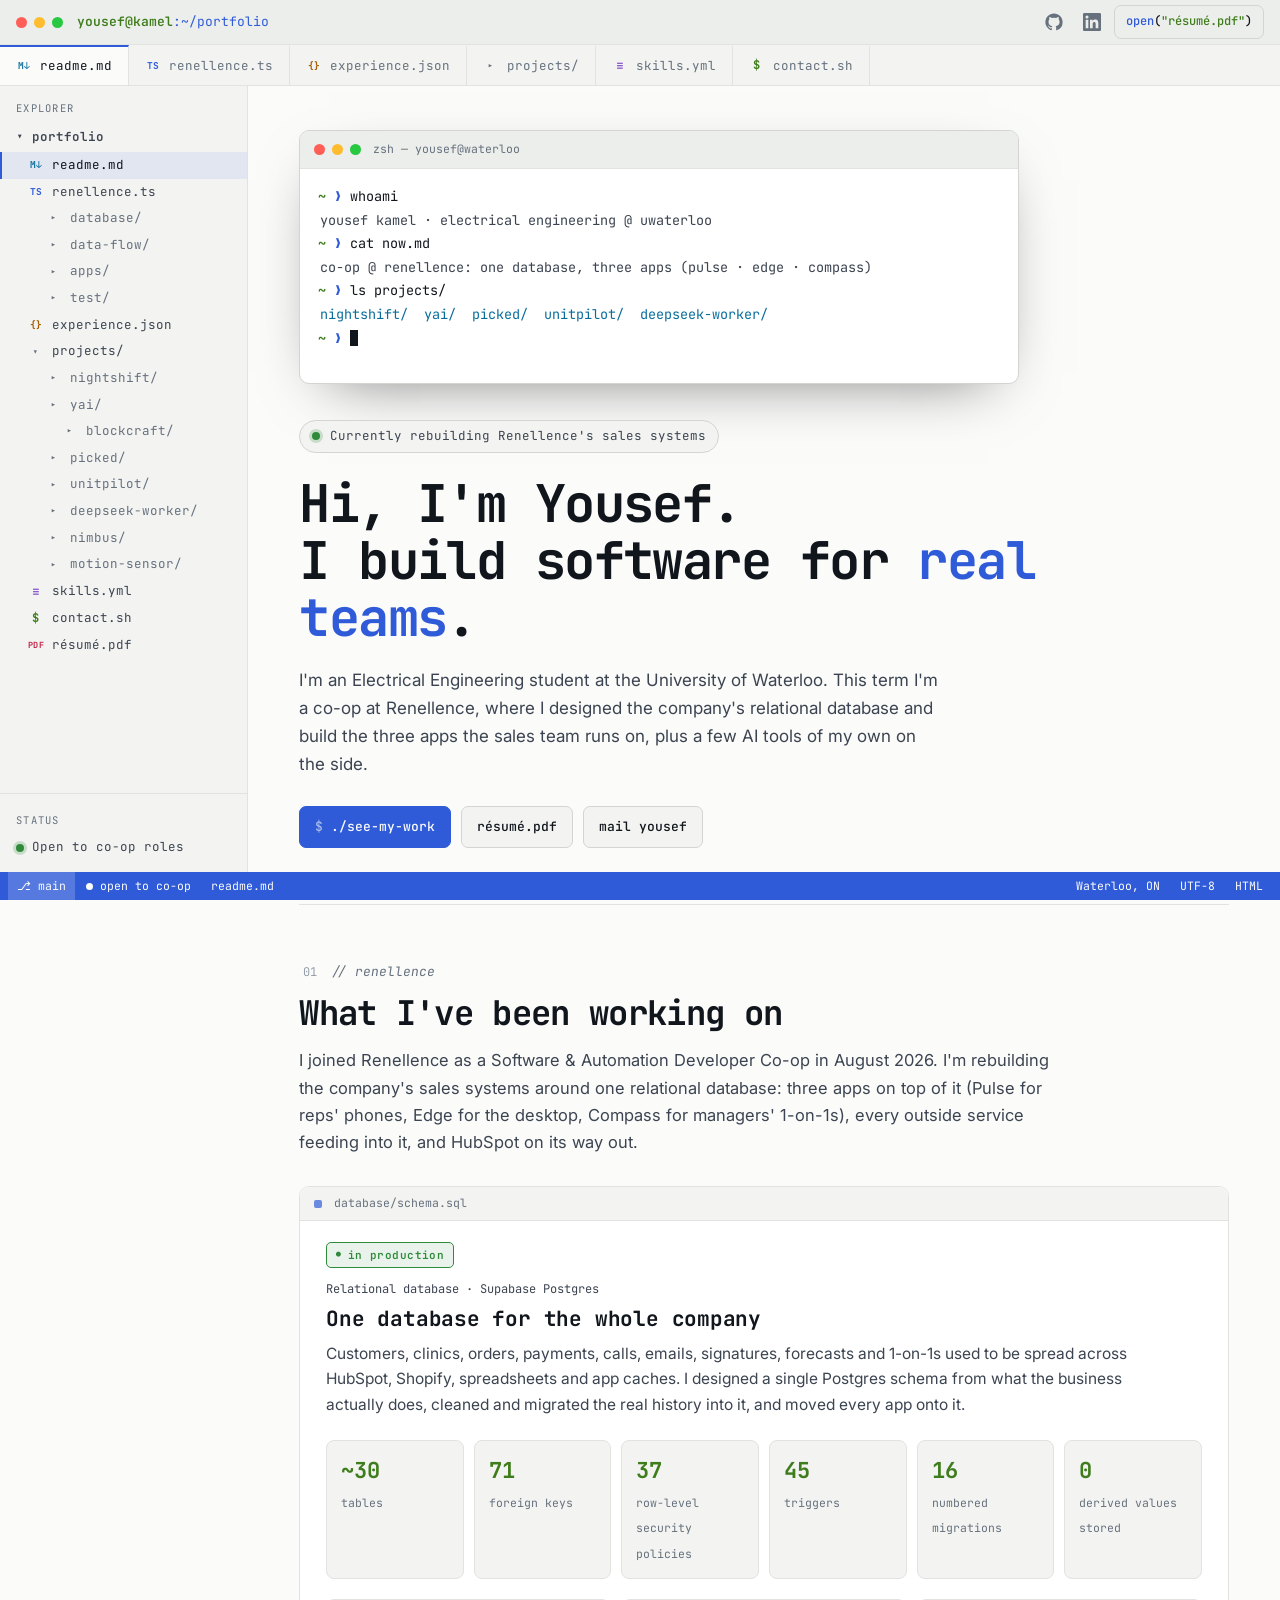
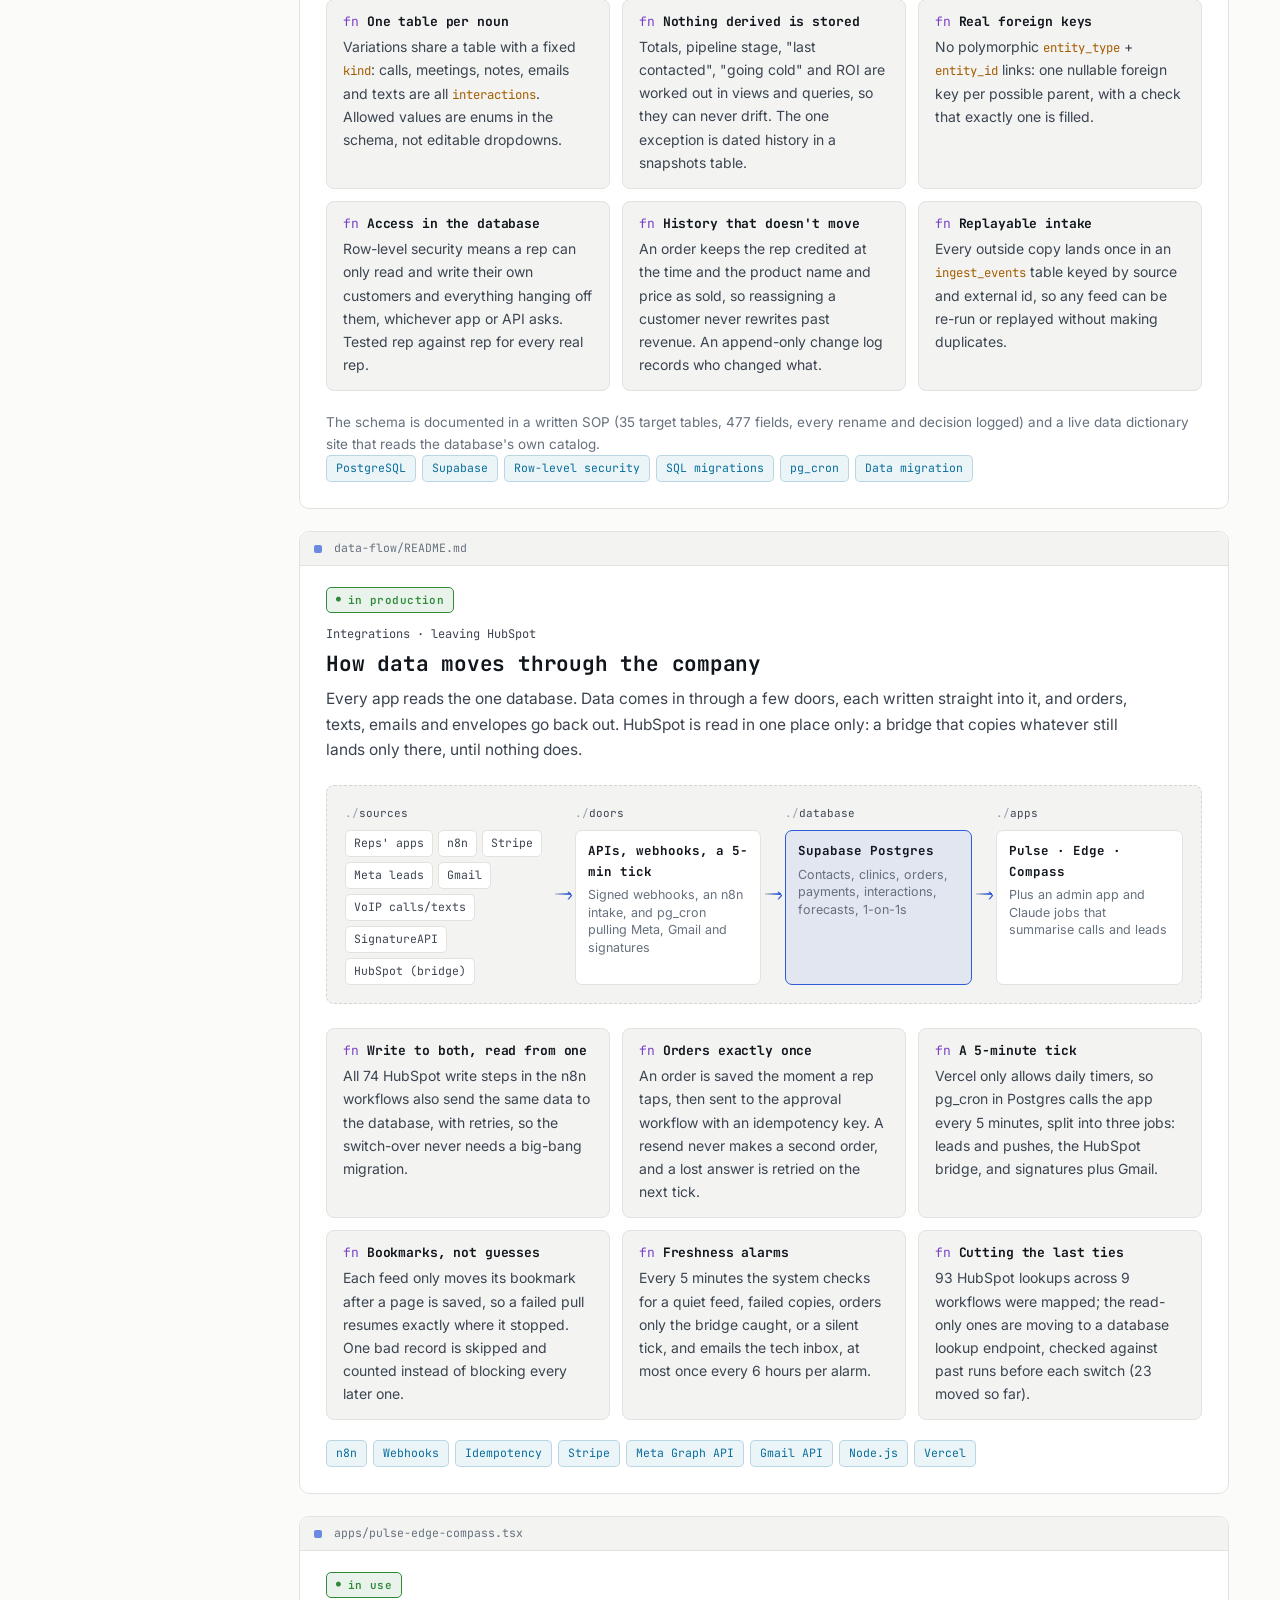
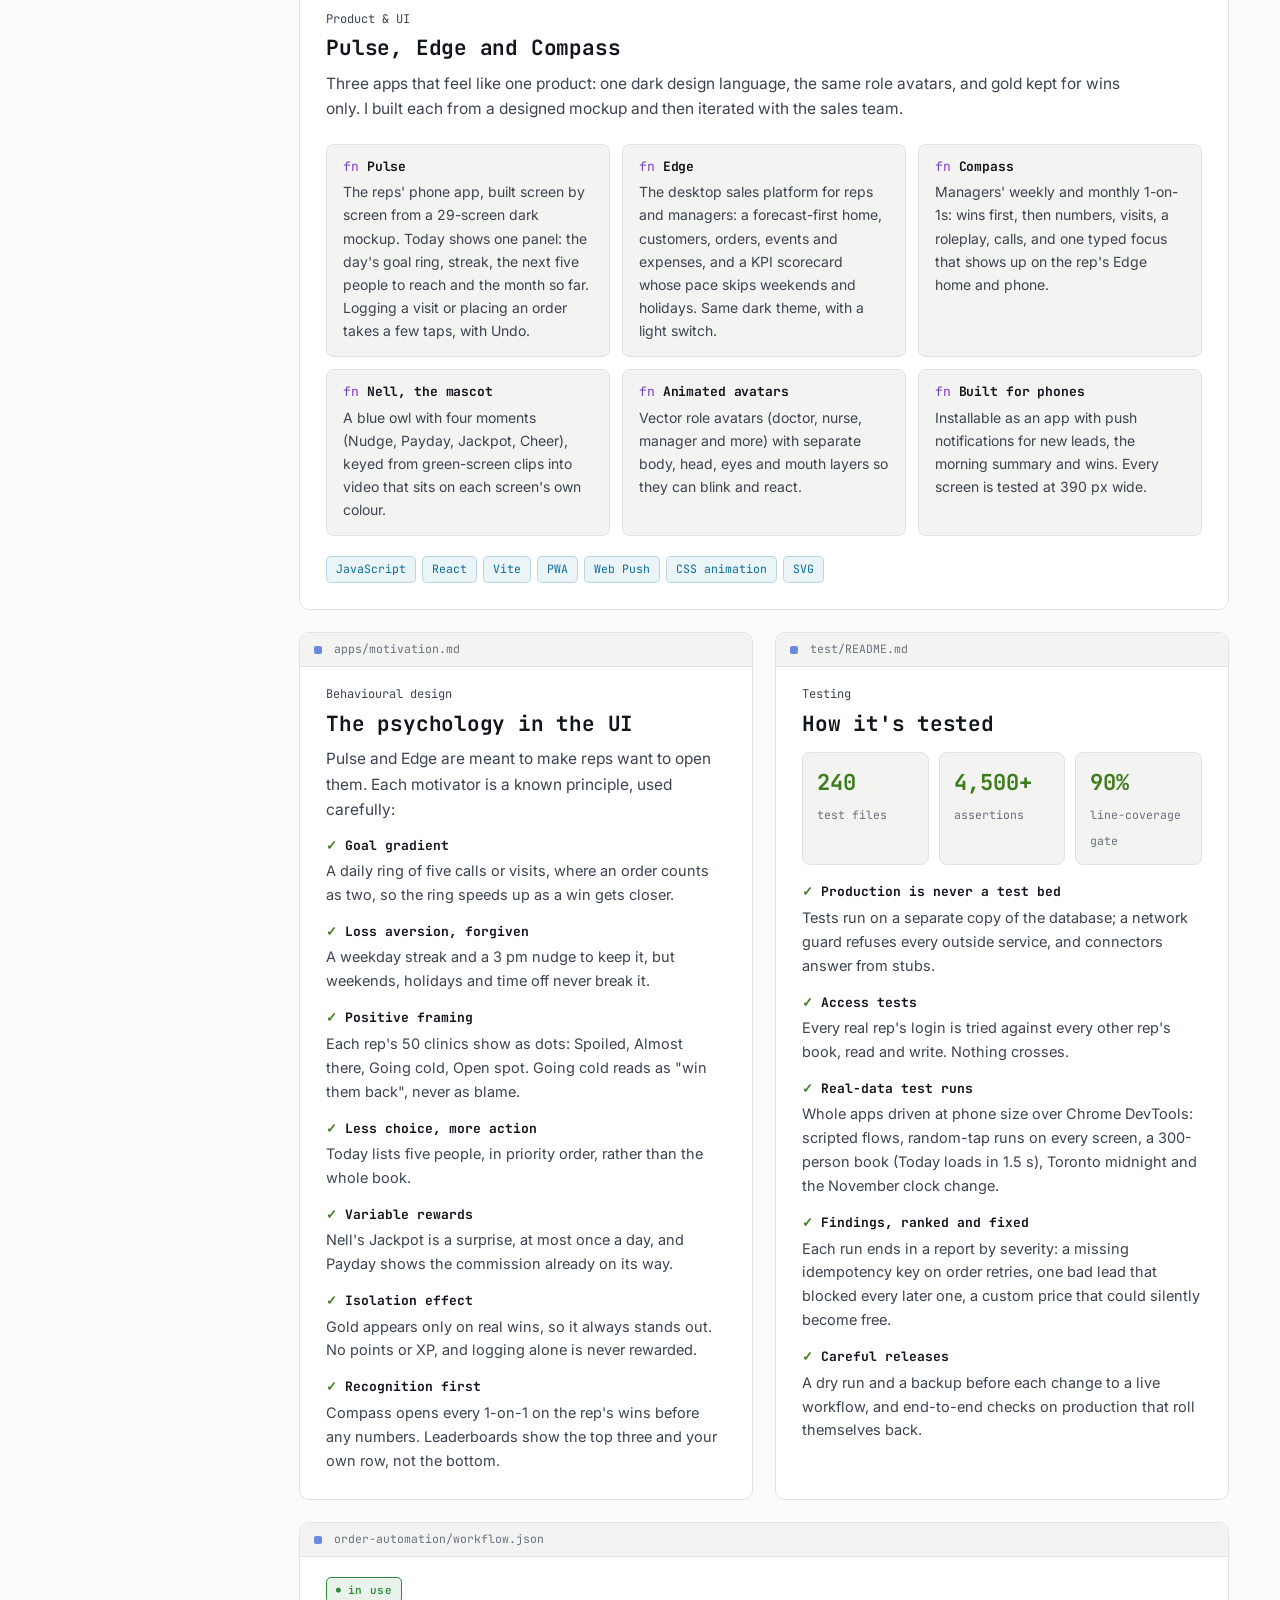
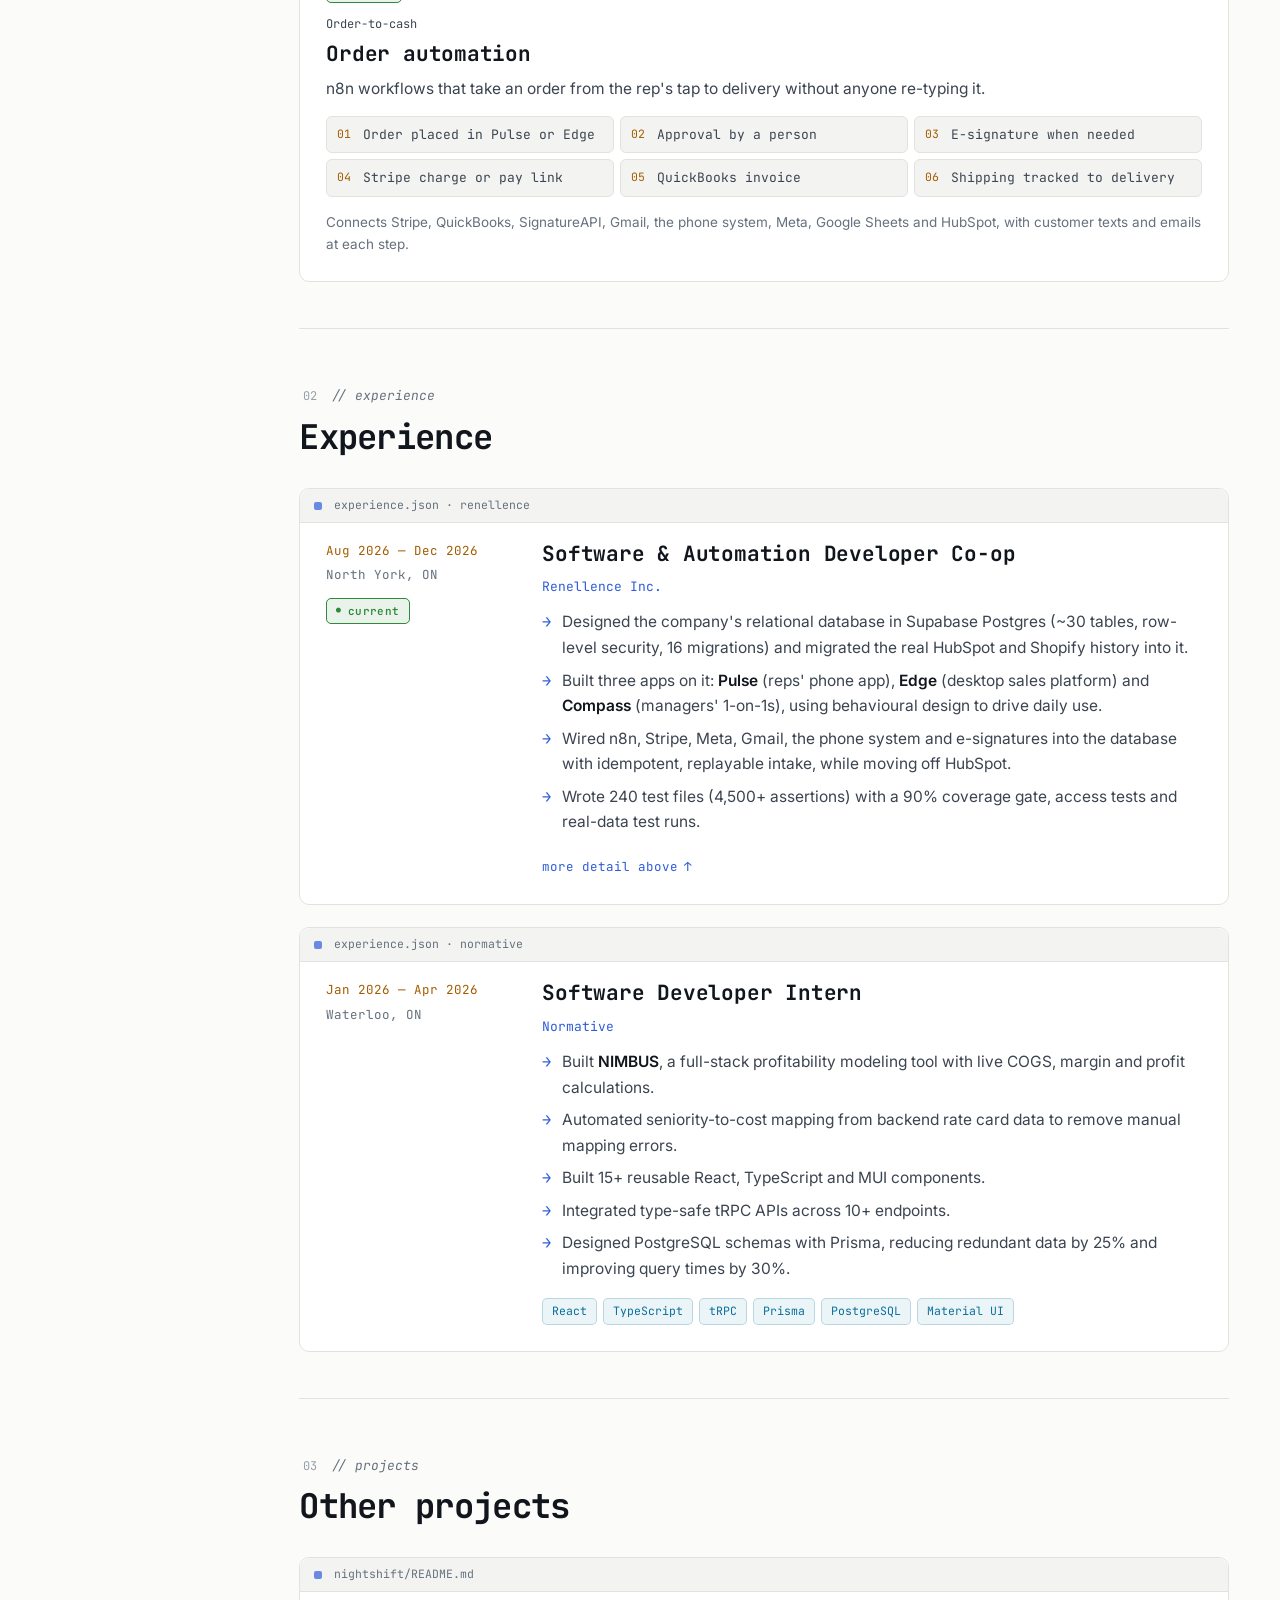
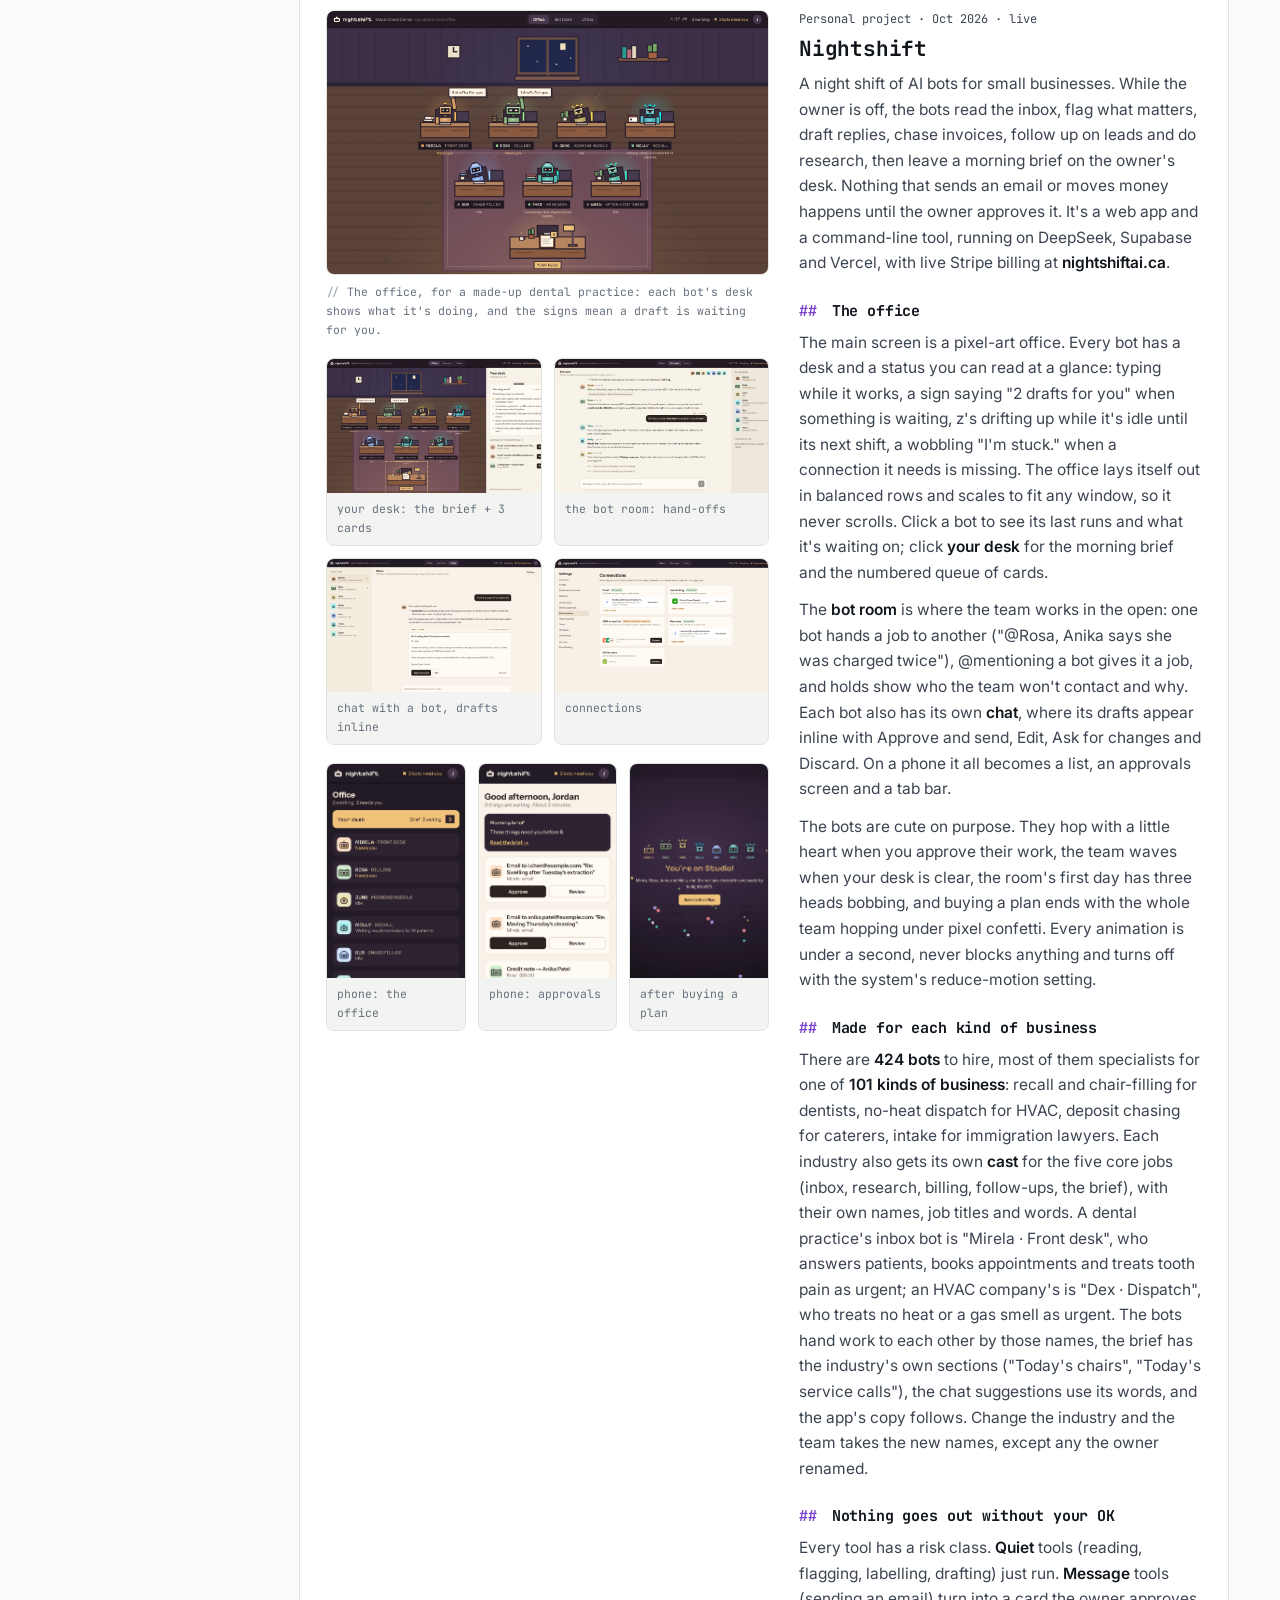
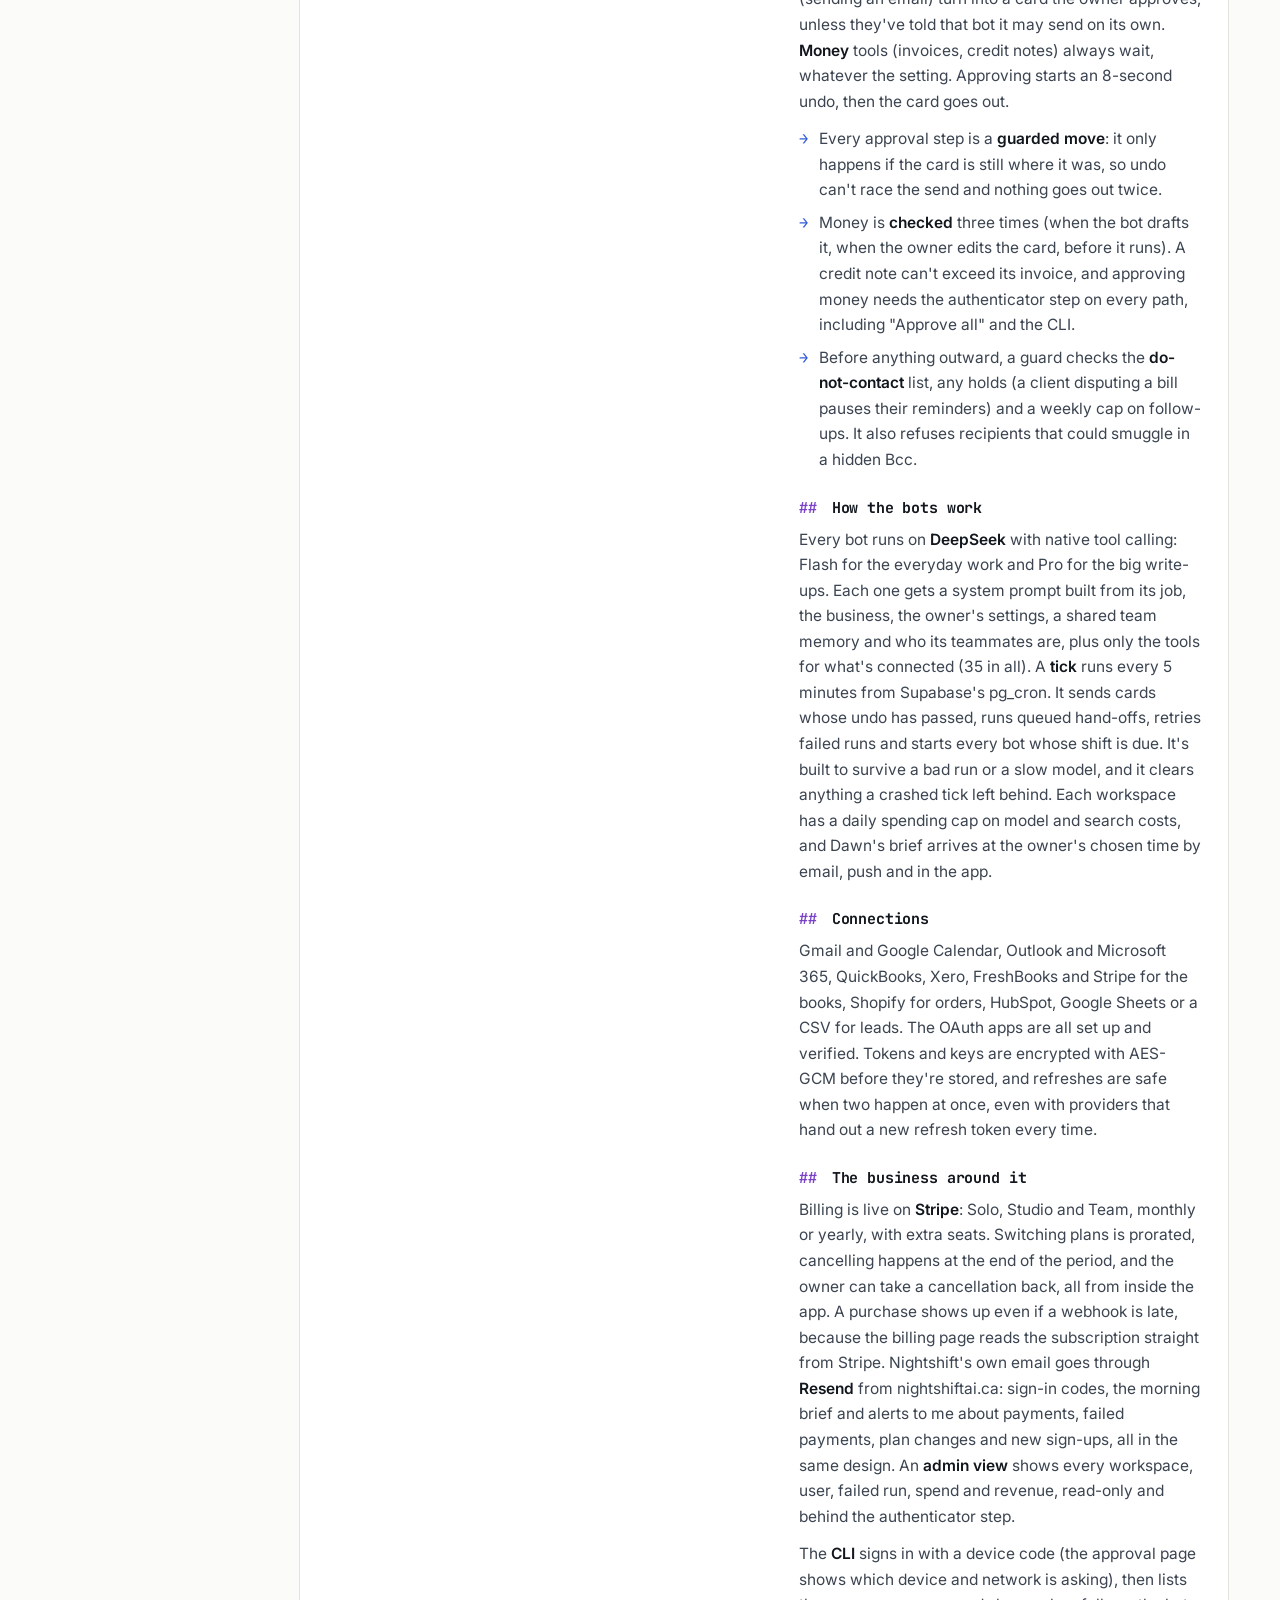
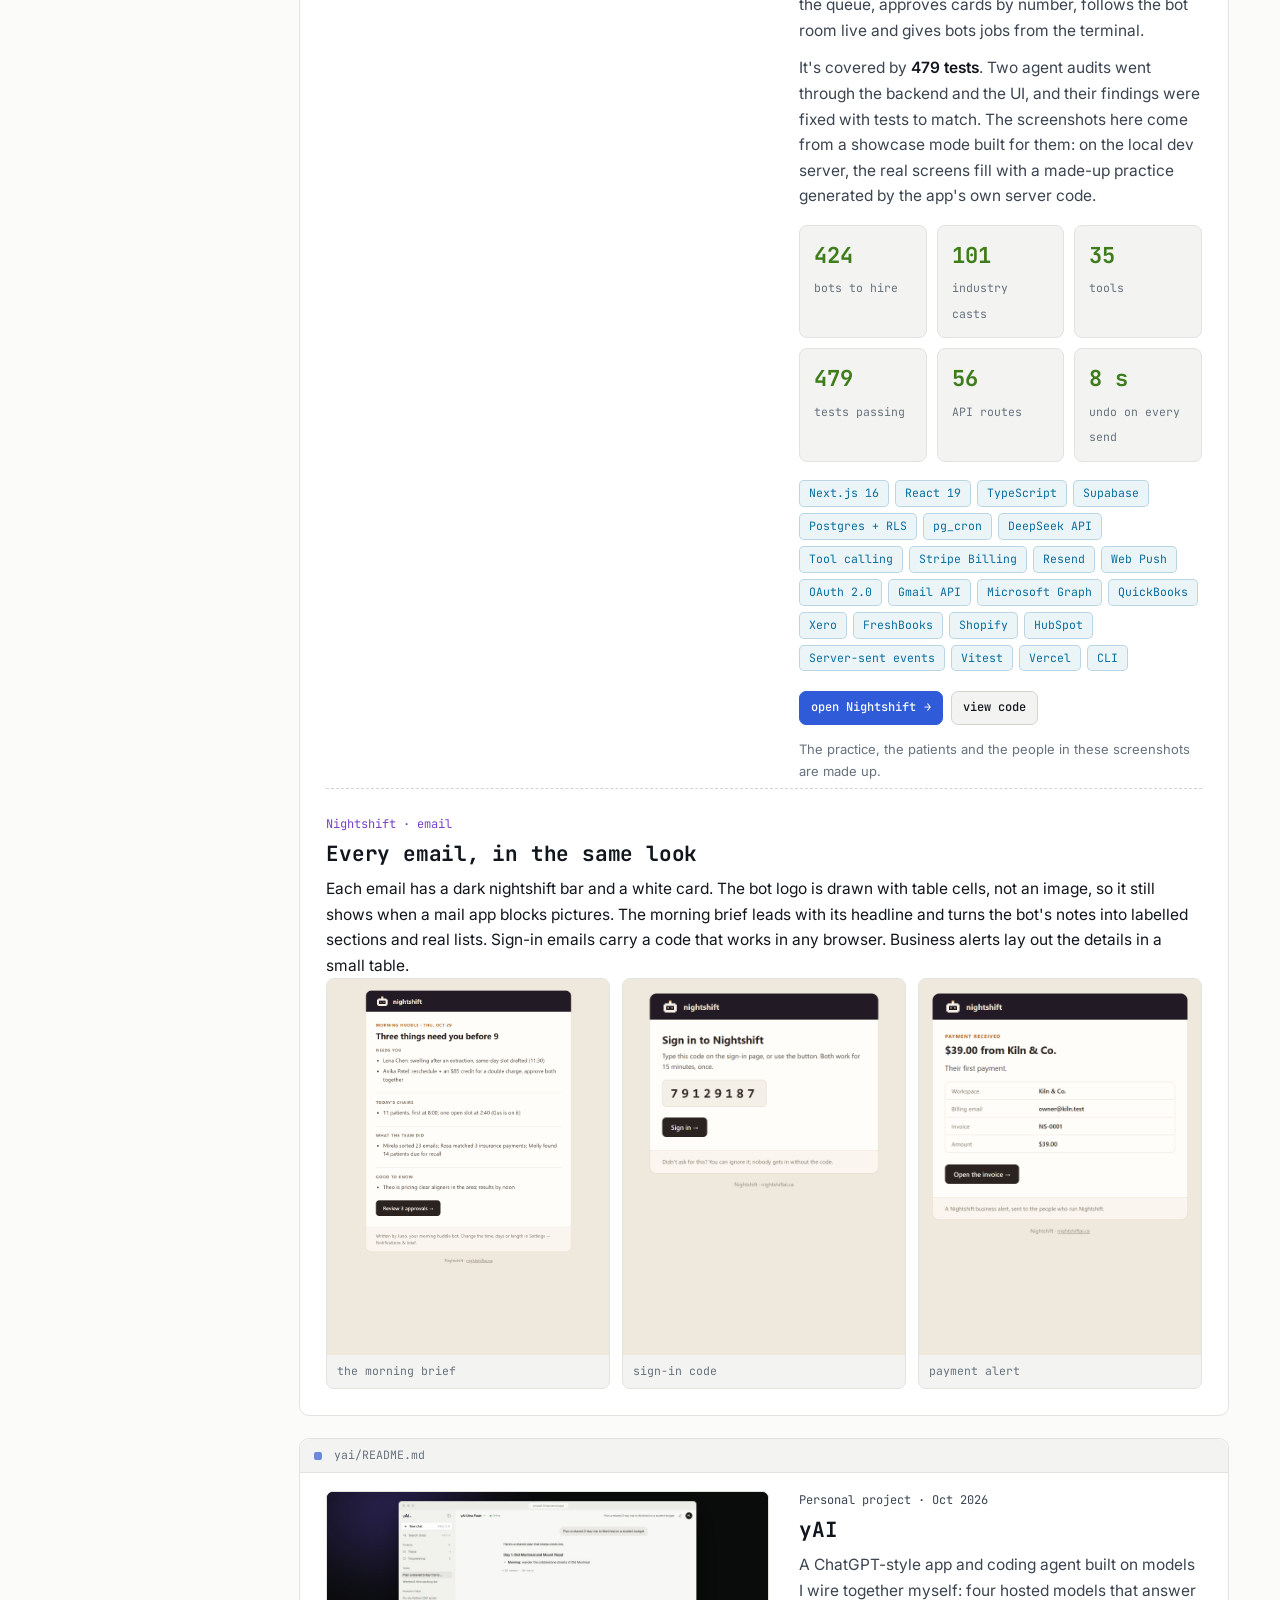
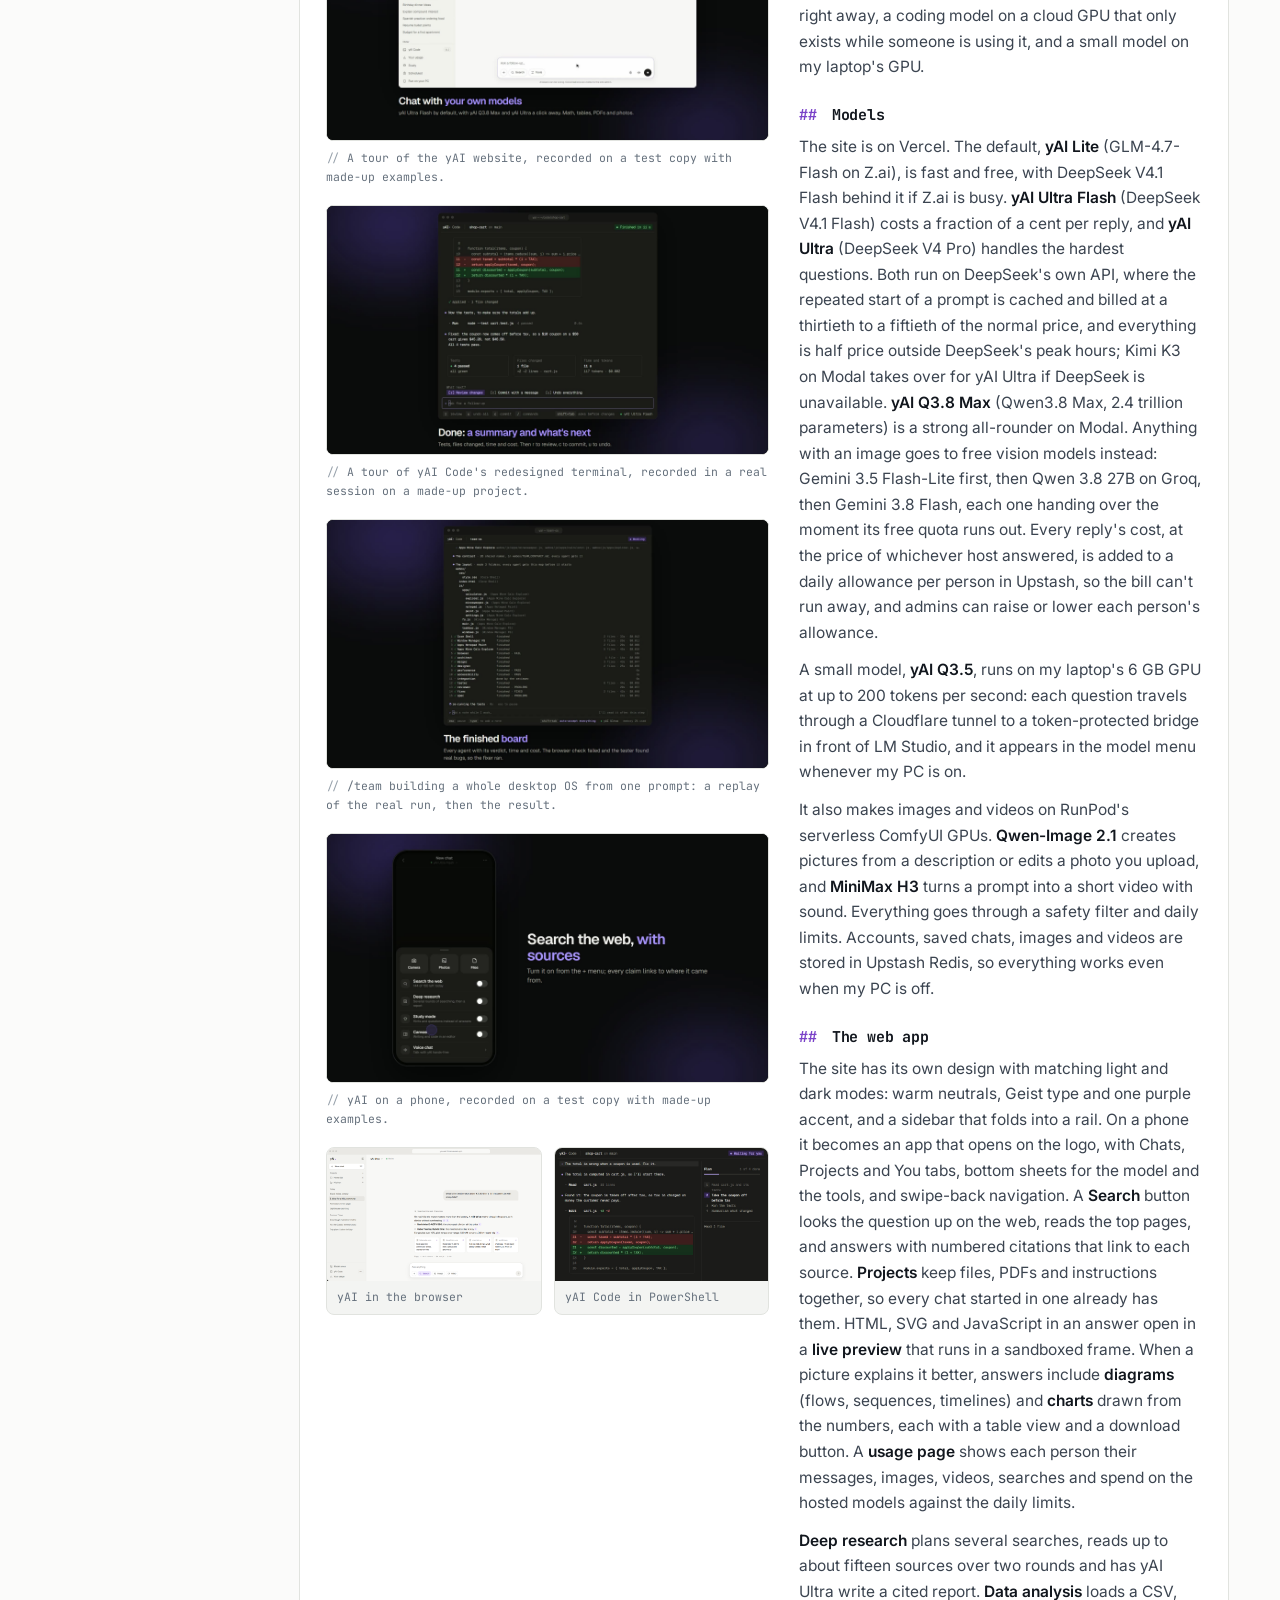
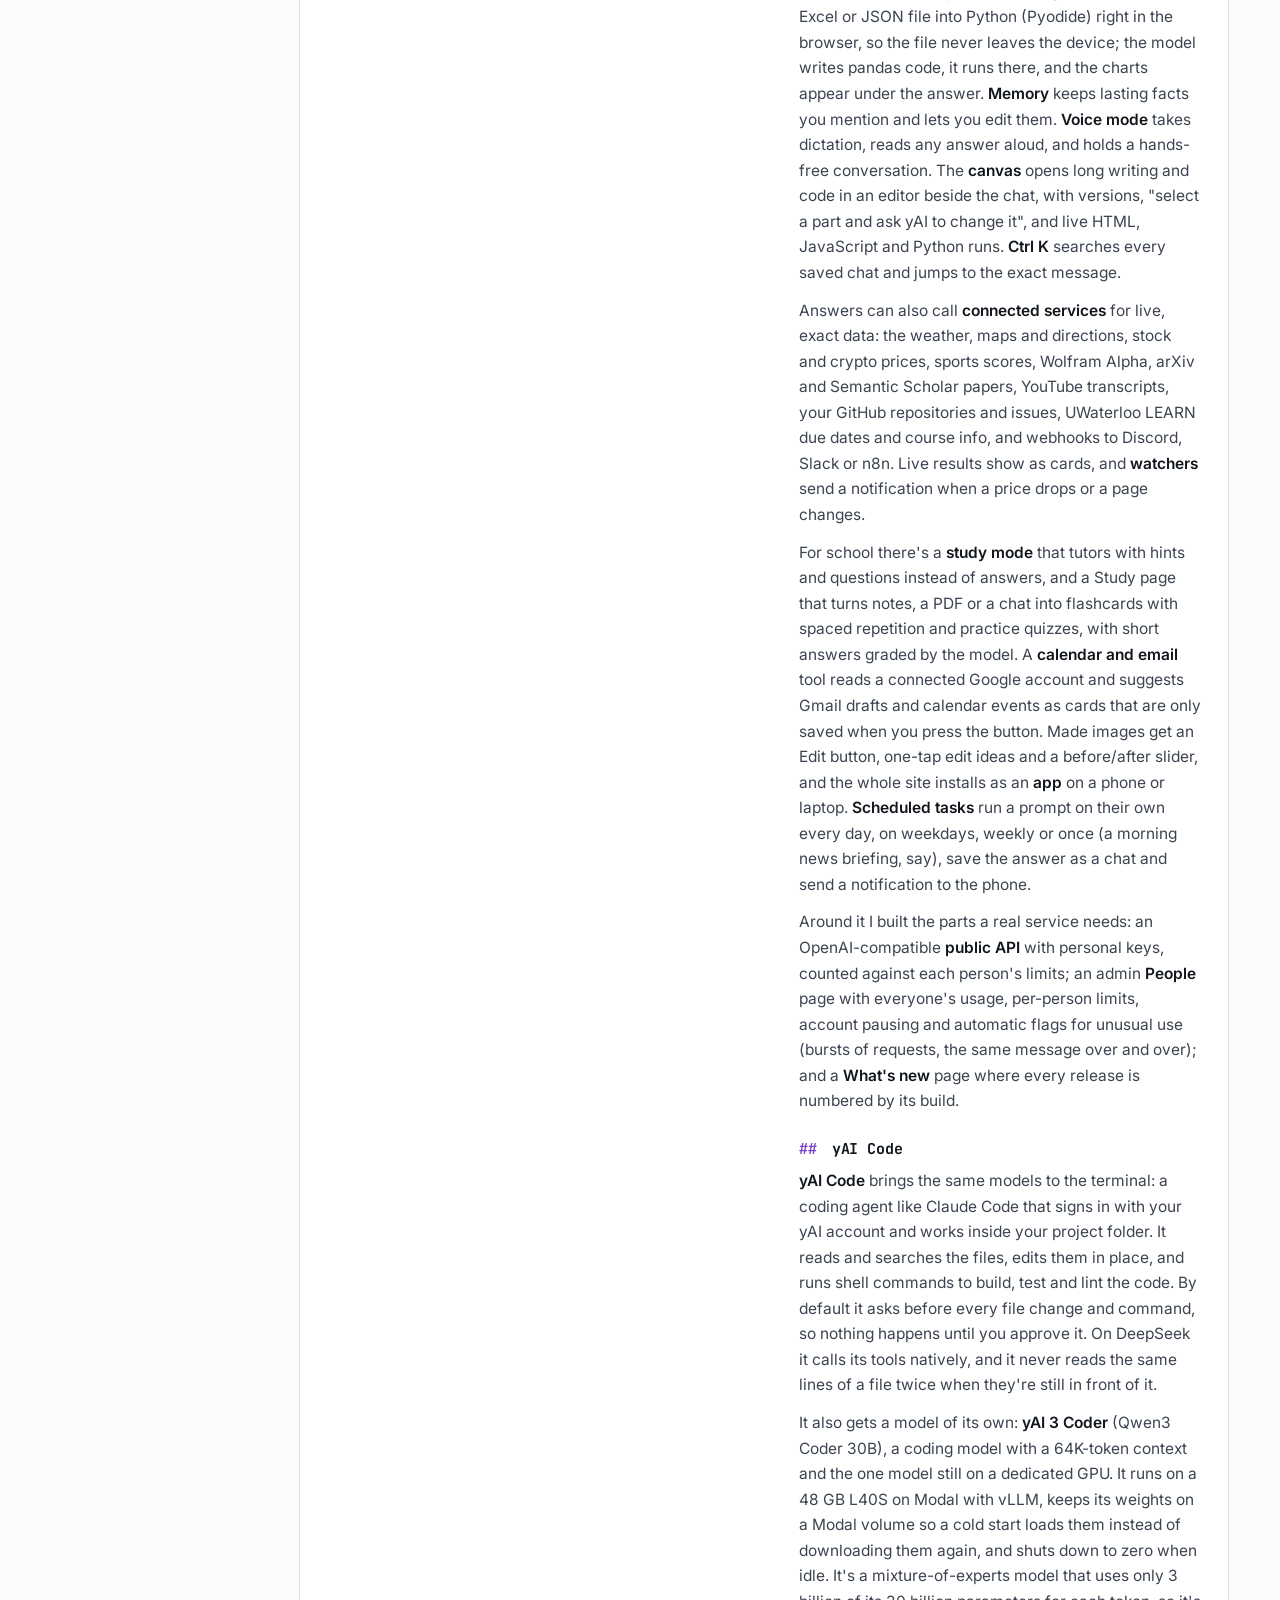
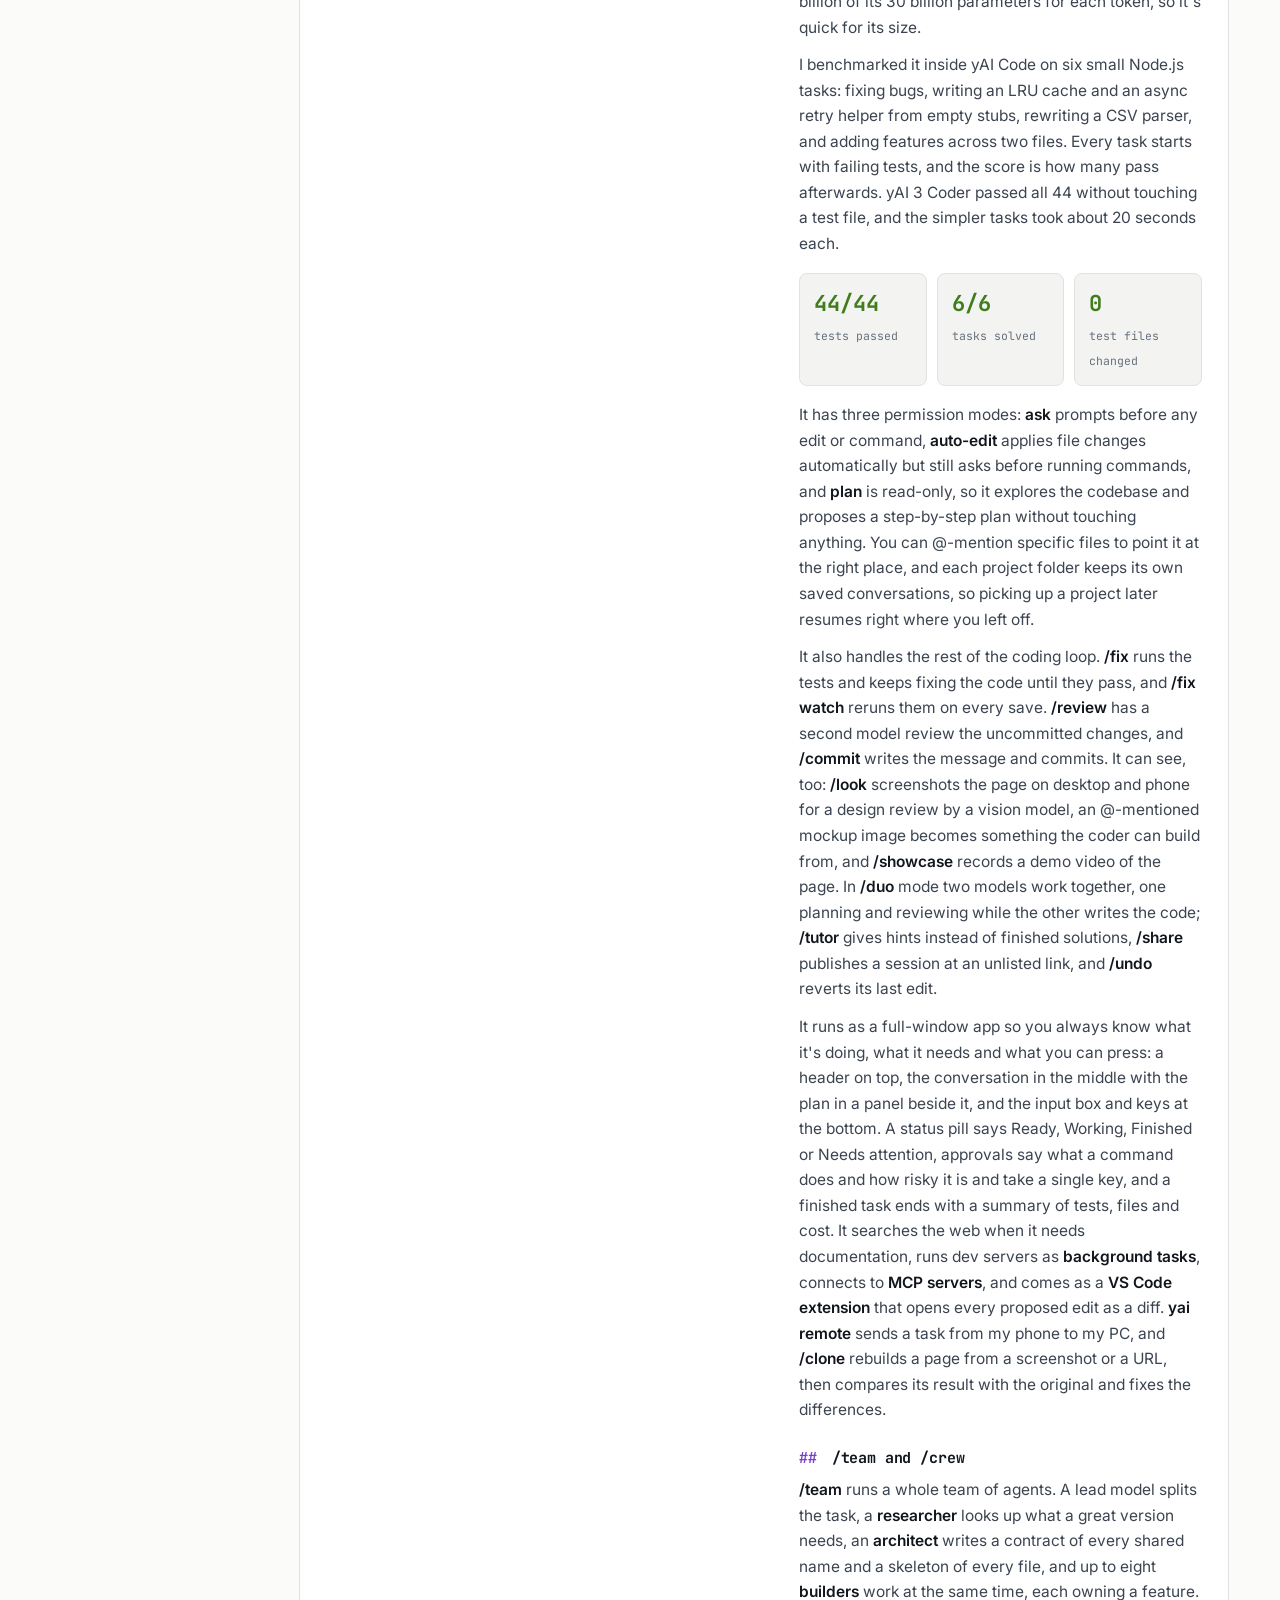
==== commit 4243be84: "Add Nightshift above yAI: the office, made-for-each-industry casts, approvals and money safety, how " ====
--- a/index.html
+++ b/index.html
@@ -12,7 +12,7 @@
   <link rel="preconnect" href="https://fonts.googleapis.com">
   <link rel="preconnect" href="https://fonts.gstatic.com" crossorigin>
   <link href="https://fonts.googleapis.com/css2?family=Inter:wght@400;500;600;700&family=JetBrains+Mono:wght@400;500;600;700&display=swap" rel="stylesheet">
-  <link rel="stylesheet" href="styles.css?v=11">
+  <link rel="stylesheet" href="styles.css?v=14">
 </head>
 <body>
   <a class="skip" href="#main">Skip to content</a>
@@ -55,6 +55,7 @@
         <li class="tree-sub"><a href="#testing"><span class="ft ft-dir">▸</span>test/</a></li>
         <li><a href="#experience" data-sec="experience"><span class="ft ft-json">{}</span>experience.json</a></li>
         <li><a href="#work" data-sec="work"><span class="ft ft-dir">▾</span>projects/</a></li>
+        <li class="tree-sub"><a href="#nightshift"><span class="ft ft-dir">▸</span>nightshift/</a></li>
         <li class="tree-sub"><a href="#yai"><span class="ft ft-dir">▸</span>yai/</a></li>
         <li class="tree-sub tree-sub2"><a href="#blockcraft"><span class="ft ft-dir">▸</span>blockcraft/</a></li>
         <li class="tree-sub"><a href="#picked"><span class="ft ft-dir">▸</span>picked/</a></li>
@@ -75,14 +76,14 @@
     <main id="main" class="editor">
       <!-- readme.md: a terminal that types itself, then the headline -->
       <section class="hero" id="readme" data-sec="readme">
-        <div class="term reveal" role="img" aria-label="A terminal: whoami says Yousef Kamel, Electrical Engineering at the University of Waterloo; cat now.md says co-op at Renellence building one database and the Pulse, Edge and Compass apps on it; ls projects lists yai, picked, unitpilot and deepseek-worker">
+        <div class="term reveal" role="img" aria-label="A terminal: whoami says Yousef Kamel, Electrical Engineering at the University of Waterloo; cat now.md says co-op at Renellence building one database and the Pulse, Edge and Compass apps on it; ls projects lists nightshift, yai, picked, unitpilot and deepseek-worker">
           <div class="term-bar"><span class="lights" aria-hidden="true"><i></i><i></i><i></i></span><span>zsh — yousef@waterloo</span></div>
           <pre class="term-body" aria-hidden="true"><span class="line"><span class="prompt">~</span> <span class="cmd">whoami</span></span>
 <span class="line out">yousef kamel · electrical engineering @ uwaterloo</span>
 <span class="line"><span class="prompt">~</span> <span class="cmd">cat now.md</span></span>
 <span class="line out">co-op @ renellence: one database, three apps (pulse · edge · compass)</span>
 <span class="line"><span class="prompt">~</span> <span class="cmd">ls projects/</span></span>
-<span class="line out"><span class="tok-dir">yai/</span>  <span class="tok-dir">picked/</span>  <span class="tok-dir">unitpilot/</span>  <span class="tok-dir">deepseek-worker/</span></span>
+<span class="line out"><span class="tok-dir">nightshift/</span>  <span class="tok-dir">yai/</span>  <span class="tok-dir">picked/</span>  <span class="tok-dir">unitpilot/</span>  <span class="tok-dir">deepseek-worker/</span></span>
 <span class="line"><span class="prompt">~</span> <span class="cursor"></span></span></pre>
         </div>
         <p class="eyebrow"><span class="dot" aria-hidden="true"></span>Currently rebuilding Renellence's sales systems</p>
@@ -424,6 +425,109 @@
           <p class="kicker"><span class="ln">03</span><span class="tok-com">// projects</span></p>
           <h2>Other projects</h2>
         </header>
+
+        <article class="pane reveal" id="nightshift" data-file="nightshift/README.md">
+          <div class="feature">
+          <div class="feature-visuals">
+            <figure class="feature-visual">
+              <a href="nightshift-office.webp?v=1" target="_blank" rel="noopener"><img src="nightshift-office.webp?v=1" alt="Nightshift's office for a made-up dental practice: seven pixel-art bots at their desks, Mirela the front desk and Rosa from billing holding up signs saying they have drafts waiting, Theo and Molly working, the others idle with z's drifting up, and the owner's desk in the middle with 3 cards on it" loading="lazy"></a>
+              <figcaption>The office, for a made-up dental practice: each bot's desk shows what it's doing, and the signs mean a draft is waiting for you.</figcaption>
+            </figure>
+            <div class="feature-thumbs">
+              <a class="thumb" href="nightshift-desk.webp?v=1" target="_blank" rel="noopener">
+                <span class="thumb-img"><img src="nightshift-desk.webp?v=1" alt="Your desk open beside the office: the morning brief from Juno and three cards waiting for approval, two emails from Mirela and an $85 credit note from Rosa" loading="lazy"></span>
+                <span class="thumb-label">your desk: the brief + 3 cards</span>
+              </a>
+              <a class="thumb" href="nightshift-room.webp?v=1" target="_blank" rel="noopener">
+                <span class="thumb-img"><img src="nightshift-room.webp?v=1" alt="The bot room: Mirela hands a double-charge question to Rosa, Rosa checks QuickBooks and drafts a credit note, the owner asks Theo about clear-aligner prices, and a sidebar lists everyone in the room and a hold on reminders" loading="lazy"></span>
+                <span class="thumb-label">the bot room: hand-offs</span>
+              </a>
+              <a class="thumb" href="nightshift-chat.png?v=1" target="_blank" rel="noopener">
+                <span class="thumb-img"><img src="nightshift-chat.png?v=1" alt="A chat with Mirela, the front desk: she answers that one patient's message is urgent and shows the draft reply inline with Approve and send, Edit and Discard" loading="lazy"></span>
+                <span class="thumb-label">chat with a bot, drafts inline</span>
+              </a>
+              <a class="thumb" href="nightshift-connections.png?v=1" target="_blank" rel="noopener">
+                <span class="thumb-img"><img src="nightshift-connections.png?v=1" alt="The Connections page: Google email and calendar and QuickBooks connected, a CRM card that says which bots need it, and Shopify ready to connect, each with brand tiles" loading="lazy"></span>
+                <span class="thumb-label">connections</span>
+              </a>
+            </div>
+            <div class="feature-thumbs feature-thumbs-3">
+              <a class="thumb thumb-tall" href="nightshift-phone-office.png?v=1" target="_blank" rel="noopener">
+                <span class="thumb-img"><img src="nightshift-phone-office.png?v=1" alt="Nightshift on a phone: the office as a list of the seven bots with what each is doing, and Your desk with 3 waiting" loading="lazy"></span>
+                <span class="thumb-label">phone: the office</span>
+              </a>
+              <a class="thumb thumb-tall" href="nightshift-phone-approvals.png?v=1" target="_blank" rel="noopener">
+                <span class="thumb-img"><img src="nightshift-phone-approvals.png?v=1" alt="Approvals on a phone: Good afternoon, Jordan, three things waiting, the morning brief, and three cards with Approve and Review buttons" loading="lazy"></span>
+                <span class="thumb-label">phone: approvals</span>
+              </a>
+              <a class="thumb thumb-tall" href="nightshift-celebrate.webp?v=1" target="_blank" rel="noopener">
+                <span class="thumb-img"><img src="nightshift-celebrate.webp?v=1" alt="The celebration after buying a plan: the whole team of pixel bots hopping with their names under them, pixel confetti falling, and You're on Studio!" loading="lazy"></span>
+                <span class="thumb-label">after buying a plan</span>
+              </a>
+            </div>
+          </div>
+          <div class="feature-body">
+            <p class="feature-label">Personal project · Oct 2026 · live</p>
+            <h3>Nightshift</h3>
+            <p>A night shift of AI bots for small businesses. While the owner is off, the bots read the inbox, flag what matters, draft replies, chase invoices, follow up on leads and do research, then leave a morning brief on the owner's desk. Nothing that sends an email or moves money happens until the owner approves it. It's a web app and a command-line tool, running on DeepSeek, Supabase and Vercel, with live Stripe billing at <strong>nightshiftai.ca</strong>.</p>
+
+            <h4 class="md-h"><span class="tok-com">##</span> The office</h4>
+            <p>The main screen is a pixel-art office. Every bot has a desk and a status you can read at a glance: typing while it works, a sign saying "2 drafts for you" when something is waiting, z's drifting up while it's idle until its next shift, a wobbling "I'm stuck." when a connection it needs is missing. The office lays itself out in balanced rows and scales to fit any window, so it never scrolls. Click a bot to see its last runs and what it's waiting on; click <strong>your desk</strong> for the morning brief and the numbered queue of cards.</p>
+            <p>The <strong>bot room</strong> is where the team works in the open: one bot hands a job to another ("@Rosa, Anika says she was charged twice"), @mentioning a bot gives it a job, and holds show who the team won't contact and why. Each bot also has its own <strong>chat</strong>, where its drafts appear inline with Approve and send, Edit, Ask for changes and Discard. On a phone it all becomes a list, an approvals screen and a tab bar.</p>
+            <p>The bots are cute on purpose. They hop with a little heart when you approve their work, the team waves when your desk is clear, the room's first day has three heads bobbing, and buying a plan ends with the whole team hopping under pixel confetti. Every animation is under a second, never blocks anything and turns off with the system's reduce-motion setting.</p>
+
+            <h4 class="md-h"><span class="tok-com">##</span> Made for each kind of business</h4>
+            <p>There are <strong>424 bots</strong> to hire, most of them specialists for one of <strong>101 kinds of business</strong>: recall and chair-filling for dentists, no-heat dispatch for HVAC, deposit chasing for caterers, intake for immigration lawyers. Each industry also gets its own <strong>cast</strong> for the five core jobs (inbox, research, billing, follow-ups, the brief), with their own names, job titles and words. A dental practice's inbox bot is "Mirela · Front desk", who answers patients, books appointments and treats tooth pain as urgent; an HVAC company's is "Dex · Dispatch", who treats no heat or a gas smell as urgent. The bots hand work to each other by those names, the brief has the industry's own sections ("Today's chairs", "Today's service calls"), the chat suggestions use its words, and the app's copy follows. Change the industry and the team takes the new names, except any the owner renamed.</p>
+
+            <h4 class="md-h"><span class="tok-com">##</span> Nothing goes out without your OK</h4>
+            <p>Every tool has a risk class. <strong>Quiet</strong> tools (reading, flagging, labelling, drafting) just run. <strong>Message</strong> tools (sending an email) turn into a card the owner approves, unless they've told that bot it may send on its own. <strong>Money</strong> tools (invoices, credit notes) always wait, whatever the setting. Approving starts an 8-second undo, then the card goes out.</p>
+            <ul class="bullets">
+              <li>Every approval step is a <strong>guarded move</strong>: it only happens if the card is still where it was, so undo can't race the send and nothing goes out twice.</li>
+              <li>Money is <strong>checked</strong> three times (when the bot drafts it, when the owner edits the card, before it runs). A credit note can't exceed its invoice, and approving money needs the authenticator step on every path, including "Approve all" and the CLI.</li>
+              <li>Before anything outward, a guard checks the <strong>do-not-contact</strong> list, any holds (a client disputing a bill pauses their reminders) and a weekly cap on follow-ups. It also refuses recipients that could smuggle in a hidden Bcc.</li>
+            </ul>
+
+            <h4 class="md-h"><span class="tok-com">##</span> How the bots work</h4>
+            <p>Every bot runs on <strong>DeepSeek</strong> with native tool calling: Flash for the everyday work and Pro for the big write-ups. Each one gets a system prompt built from its job, the business, the owner's settings, a shared team memory and who its teammates are, plus only the tools for what's connected (35 in all). A <strong>tick</strong> runs every 5 minutes from Supabase's pg_cron. It sends cards whose undo has passed, runs queued hand-offs, retries failed runs and starts every bot whose shift is due. It's built to survive a bad run or a slow model, and it clears anything a crashed tick left behind. Each workspace has a daily spending cap on model and search costs, and Dawn's brief arrives at the owner's chosen time by email, push and in the app.</p>
+
+            <h4 class="md-h"><span class="tok-com">##</span> Connections</h4>
+            <p>Gmail and Google Calendar, Outlook and Microsoft 365, QuickBooks, Xero, FreshBooks and Stripe for the books, Shopify for orders, HubSpot, Google Sheets or a CSV for leads. The OAuth apps are all set up and verified. Tokens and keys are encrypted with AES-GCM before they're stored, and refreshes are safe when two happen at once, even with providers that hand out a new refresh token every time.</p>
+
+            <h4 class="md-h"><span class="tok-com">##</span> The business around it</h4>
+            <p>Billing is live on <strong>Stripe</strong>: Solo, Studio and Team, monthly or yearly, with extra seats. Switching plans is prorated, cancelling happens at the end of the period, and the owner can take a cancellation back, all from inside the app. A purchase shows up even if a webhook is late, because the billing page reads the subscription straight from Stripe. Nightshift's own email goes through <strong>Resend</strong> from nightshiftai.ca: sign-in codes, the morning brief and alerts to me about payments, failed payments, plan changes and new sign-ups, all in the same design. An <strong>admin view</strong> shows every workspace, user, failed run, spend and revenue, read-only and behind the authenticator step.</p>
+            <p>The <strong>CLI</strong> signs in with a device code (the approval page shows which device and network is asking), then lists the queue, approves cards by number, follows the bot room live and gives bots jobs from the terminal.</p>
+            <p>It's covered by <strong>479 tests</strong>. Two agent audits went through the backend and the UI, and their findings were fixed with tests to match. The screenshots here come from a showcase mode built for them: on the local dev server, the real screens fill with a made-up practice generated by the app's own server code.</p>
+            <ul class="metrics"><li><b>424</b><span>bots to hire</span></li><li><b>101</b><span>industry casts</span></li><li><b>35</b><span>tools</span></li><li><b>479</b><span>tests passing</span></li><li><b>56</b><span>API routes</span></li><li><b>8 s</b><span>undo on every send</span></li></ul>
+            <ul class="chips"><li>Next.js 16</li><li>React 19</li><li>TypeScript</li><li>Supabase</li><li>Postgres + RLS</li><li>pg_cron</li><li>DeepSeek API</li><li>Tool calling</li><li>Stripe Billing</li><li>Resend</li><li>Web Push</li><li>OAuth 2.0</li><li>Gmail API</li><li>Microsoft Graph</li><li>QuickBooks</li><li>Xero</li><li>FreshBooks</li><li>Shopify</li><li>HubSpot</li><li>Server-sent events</li><li>Vitest</li><li>Vercel</li><li>CLI</li></ul>
+            <div class="feature-actions">
+              <a class="btn btn-sm btn-primary" href="https://www.nightshiftai.ca" target="_blank" rel="noopener">open Nightshift <span aria-hidden="true">→</span></a>
+              <a class="btn btn-sm" href="https://github.com/yousefk07/nightshift" target="_blank" rel="noopener">view code</a>
+            </div>
+            <p class="feature-note">The practice, the patients and the people in these screenshots are made up.</p>
+          </div>
+          </div>
+
+          <!-- Nightshift's emails: the same look in every inbox -->
+          <div class="feature-sub" id="nightshift-emails">
+            <p class="feature-label">Nightshift · email</p>
+            <h3>Every email, in the same look</h3>
+            <p>Each email has a dark nightshift bar and a white card. The bot logo is drawn with table cells, not an image, so it still shows when a mail app blocks pictures. The morning brief leads with its headline and turns the bot's notes into labelled sections and real lists. Sign-in emails carry a code that works in any browser. Business alerts lay out the details in a small table.</p>
+            <div class="feature-thumbs feature-thumbs-3">
+              <a class="thumb thumb-tall thumb-email" href="nightshift-email-brief.png?v=2" target="_blank" rel="noopener">
+                <span class="thumb-img"><img src="nightshift-email-brief.png?v=2" alt="The morning brief email from Juno, the morning huddle bot: Three things need you before 9 as the headline, then Needs you, Today's chairs, What the team did and Good to know as sections with bullet lists, and a Review 3 approvals button" loading="lazy"></span>
+                <span class="thumb-label">the morning brief</span>
+              </a>
+              <a class="thumb thumb-tall thumb-email" href="nightshift-email-signin.png?v=2" target="_blank" rel="noopener">
+                <span class="thumb-img"><img src="nightshift-email-signin.png?v=2" alt="The sign-in email: Sign in to Nightshift, an 8-digit code in large type and a Sign in button" loading="lazy"></span>
+                <span class="thumb-label">sign-in code</span>
+              </a>
+              <a class="thumb thumb-tall thumb-email" href="nightshift-email-alert.png?v=2" target="_blank" rel="noopener">
+                <span class="thumb-img"><img src="nightshift-email-alert.png?v=2" alt="A payment alert: Payment received, $39.00 from Kiln and Co., with a table of the workspace, billing email, invoice and amount" loading="lazy"></span>
+                <span class="thumb-label">payment alert</span>
+              </a>
+            </div>
+          </div>
+        </article>
 
         <article class="pane reveal" id="yai" data-file="yai/README.md">
           <div class="feature">
--- a/styles.css
+++ b/styles.css
@@ -304,6 +304,13 @@
 .thumb:hover { border-color: var(--accent); }
 .thumb-img { display: block; aspect-ratio: 16 / 10; overflow: hidden; }
 .thumb-img img { width: 100%; height: 100%; object-fit: cover; object-position: top left; }
+.feature-thumbs-3 { grid-template-columns: repeat(3, minmax(0, 1fr)); }
+.thumb-tall .thumb-img { aspect-ratio: 9 / 14; }
+.thumb-tall .thumb-img img { object-position: top center; }
+.thumb-email .thumb-img { background: #efe8dd; aspect-ratio: 3 / 4; }
+.thumb-email .thumb-img img { object-fit: contain; object-position: top center; }
+.feature-visual figcaption { font-family: var(--mono); font-size: 11.5px; color: var(--muted); margin-top: 8px; }
+.feature-visual figcaption::before { content: "// "; color: var(--faint); }
 .thumb-label { display: block; font-family: var(--mono); font-size: 11.5px; color: var(--muted); padding: 7px 10px; }
 .md-h { font-family: var(--mono); font-size: 15px; color: var(--ink); margin: 26px 0 10px; }
 .md-h .tok-com { font-style: normal; margin-right: 6px; color: var(--purple); }
@@ -434,3 +441,5 @@
   .feature-thumbs { grid-template-columns: minmax(0, 1fr); }
   .sb-hide { display: none; }
 }
+
+@media (max-width: 560px) { .feature-thumbs-3 { grid-template-columns: 1fr 1fr; } }
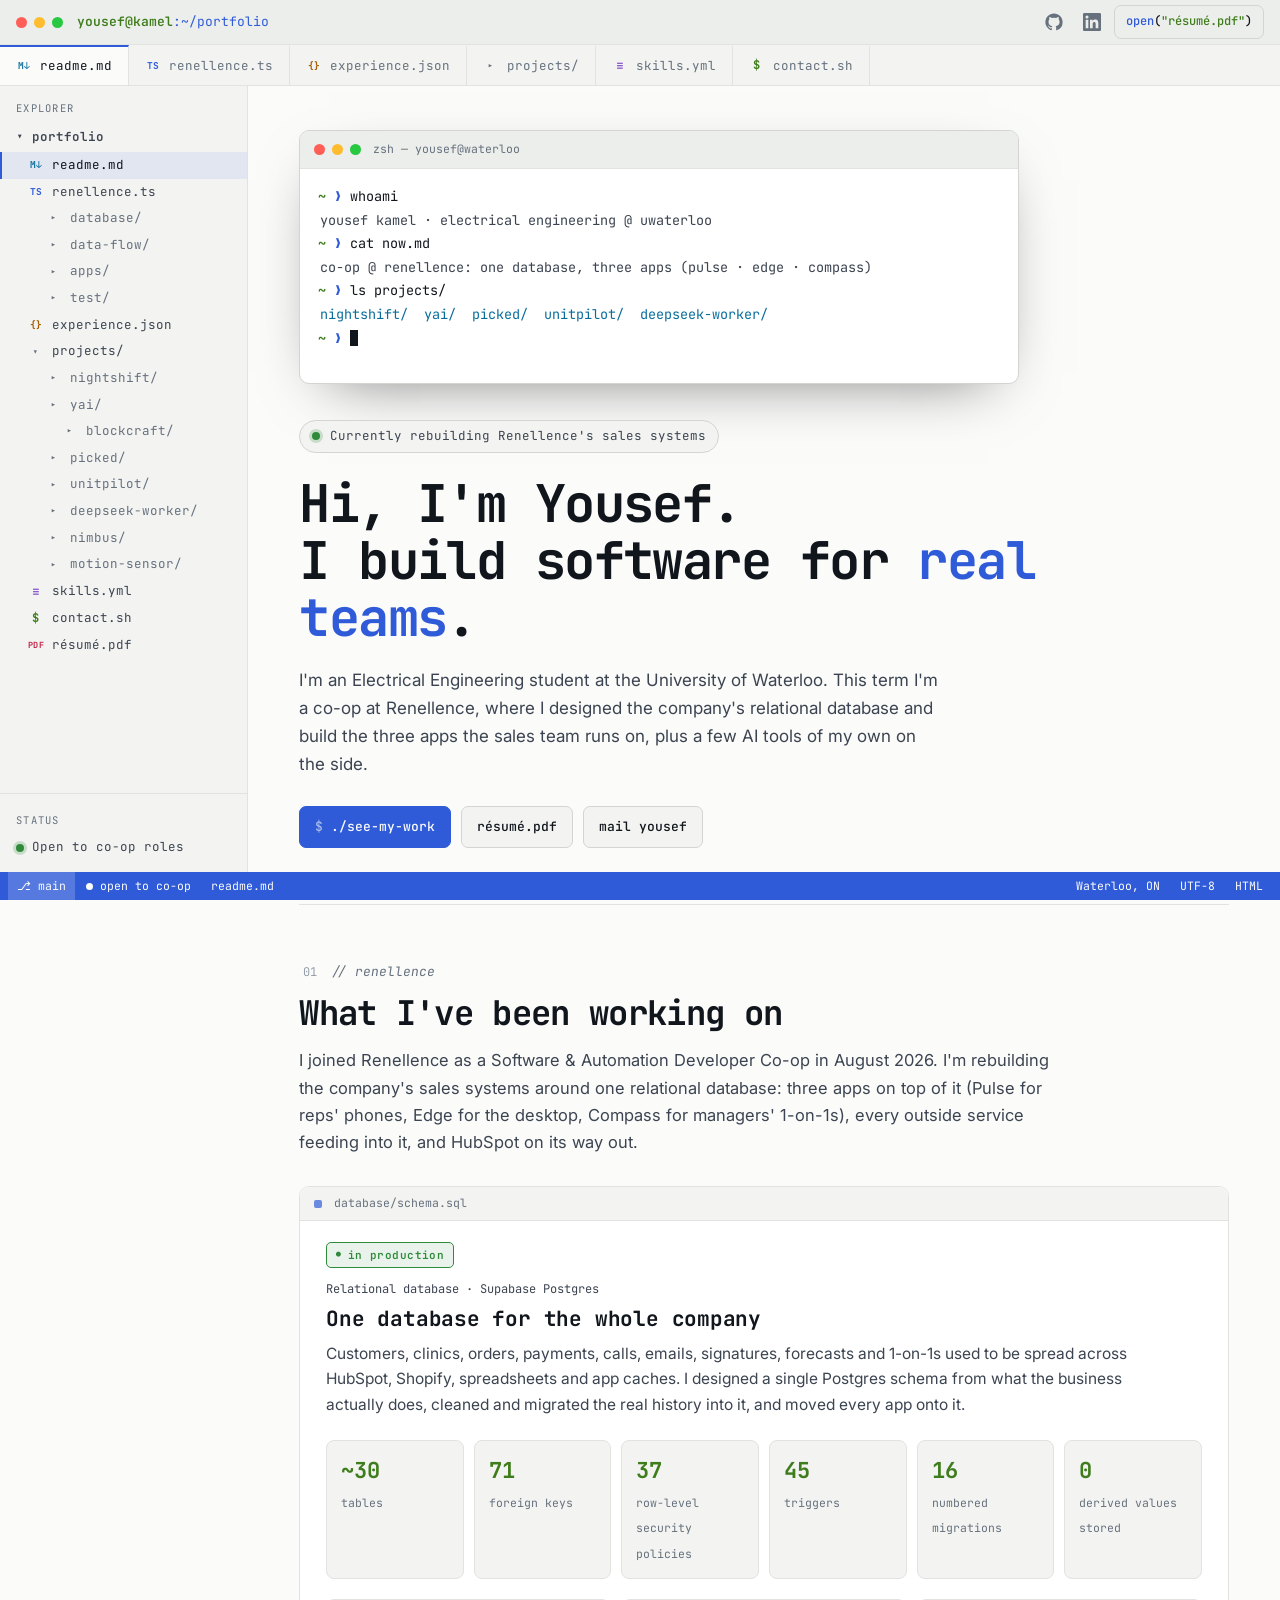
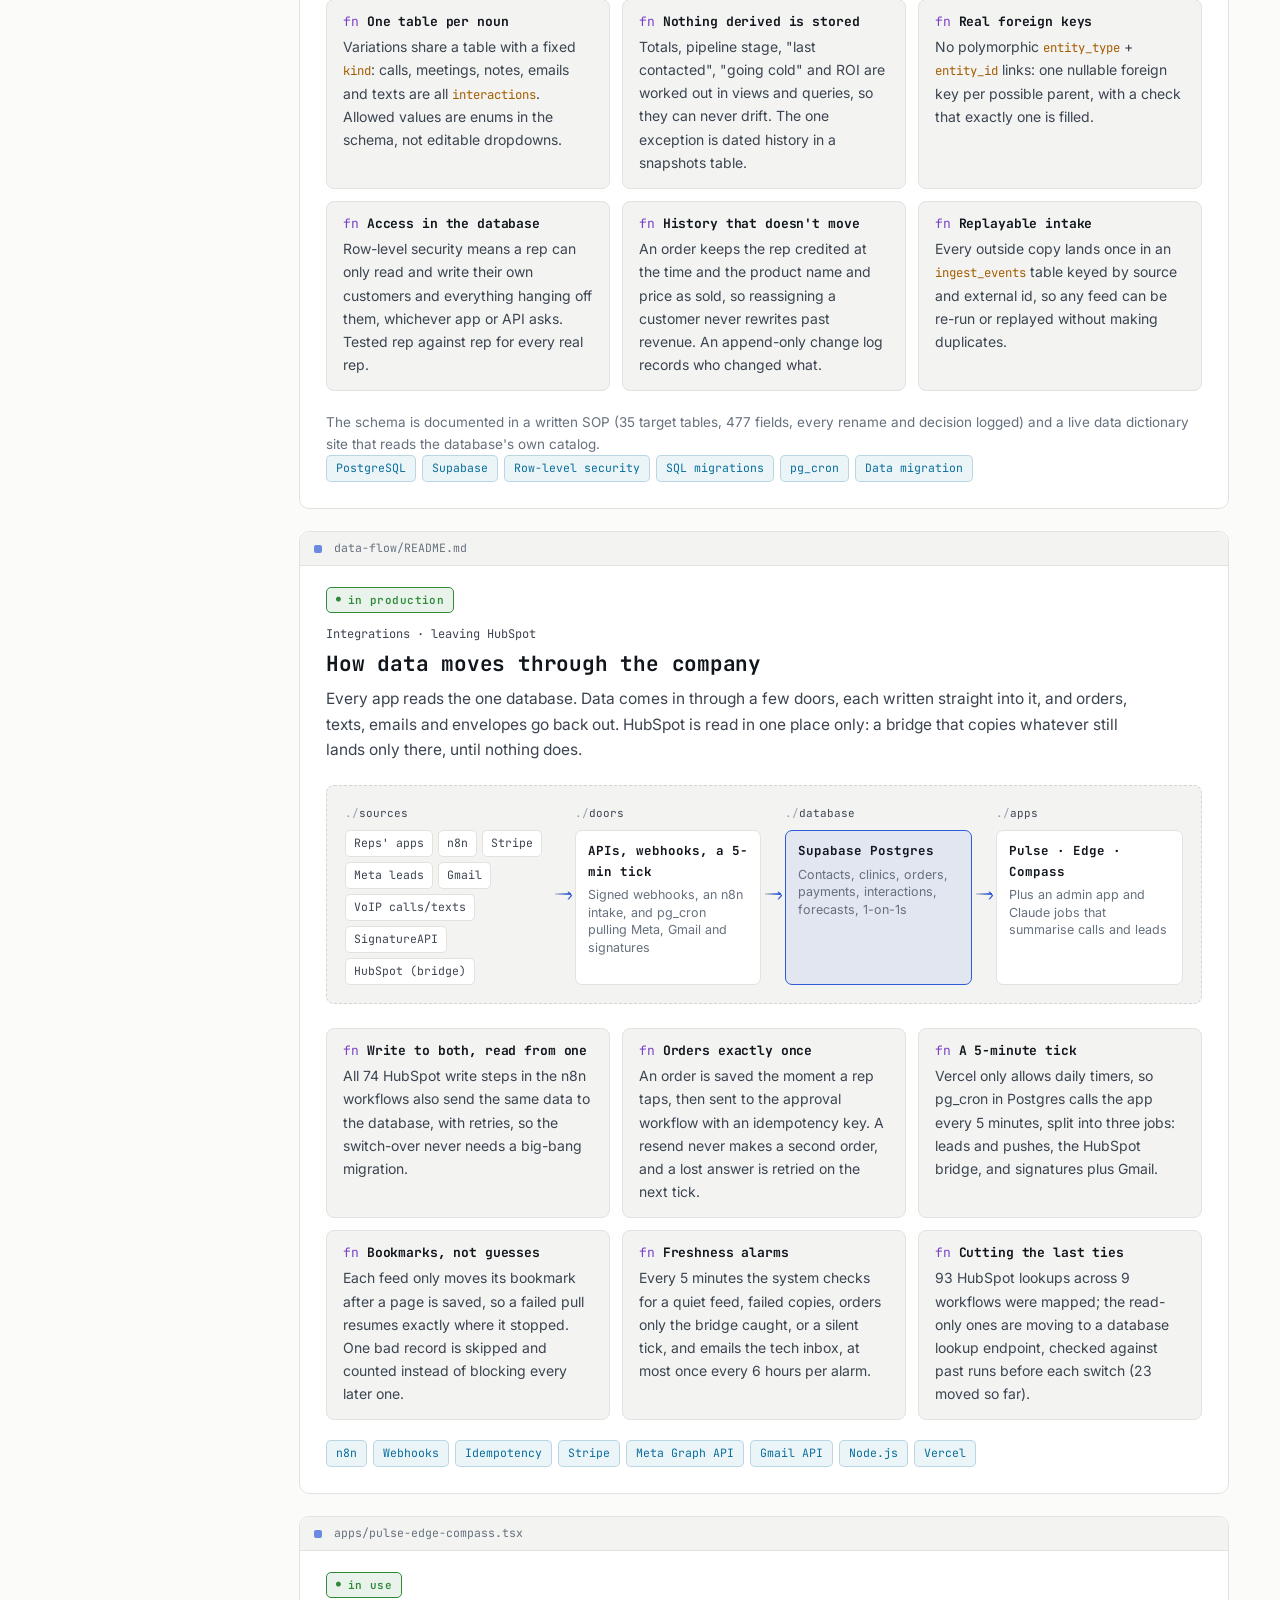
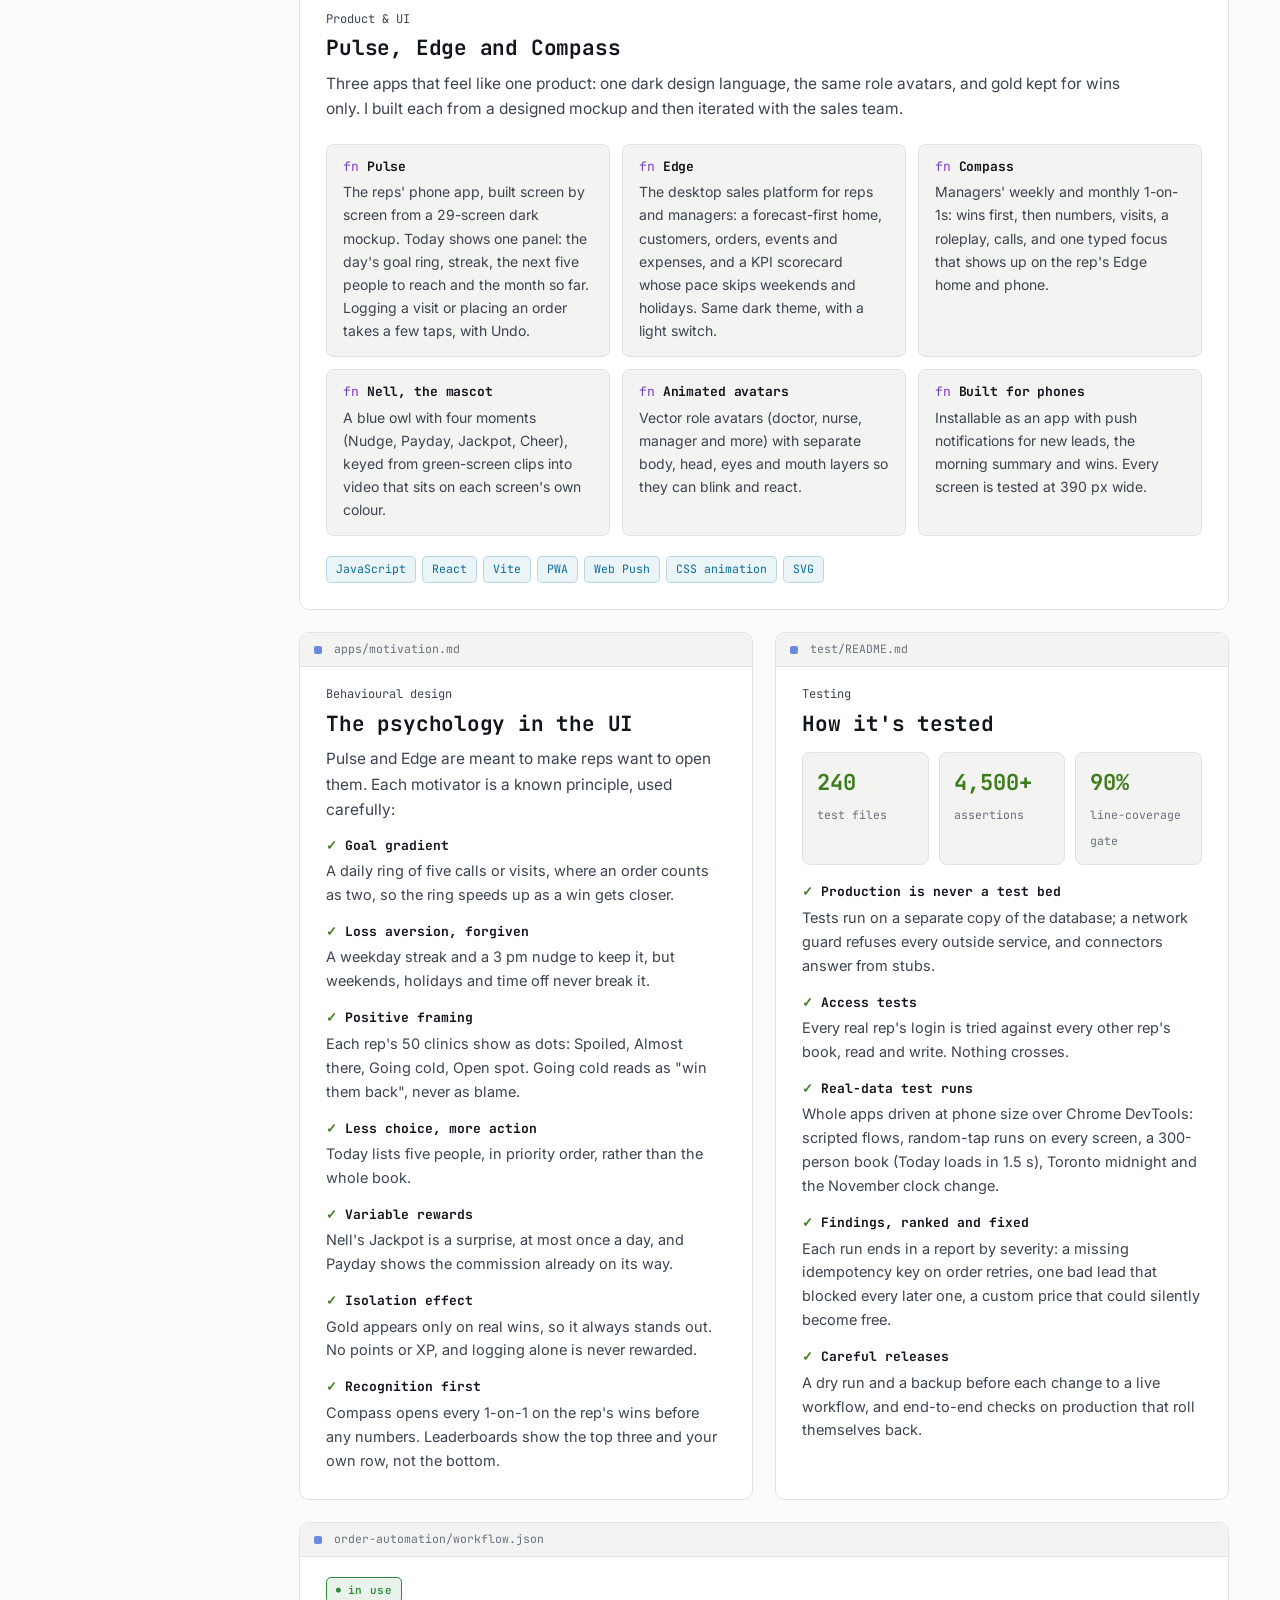
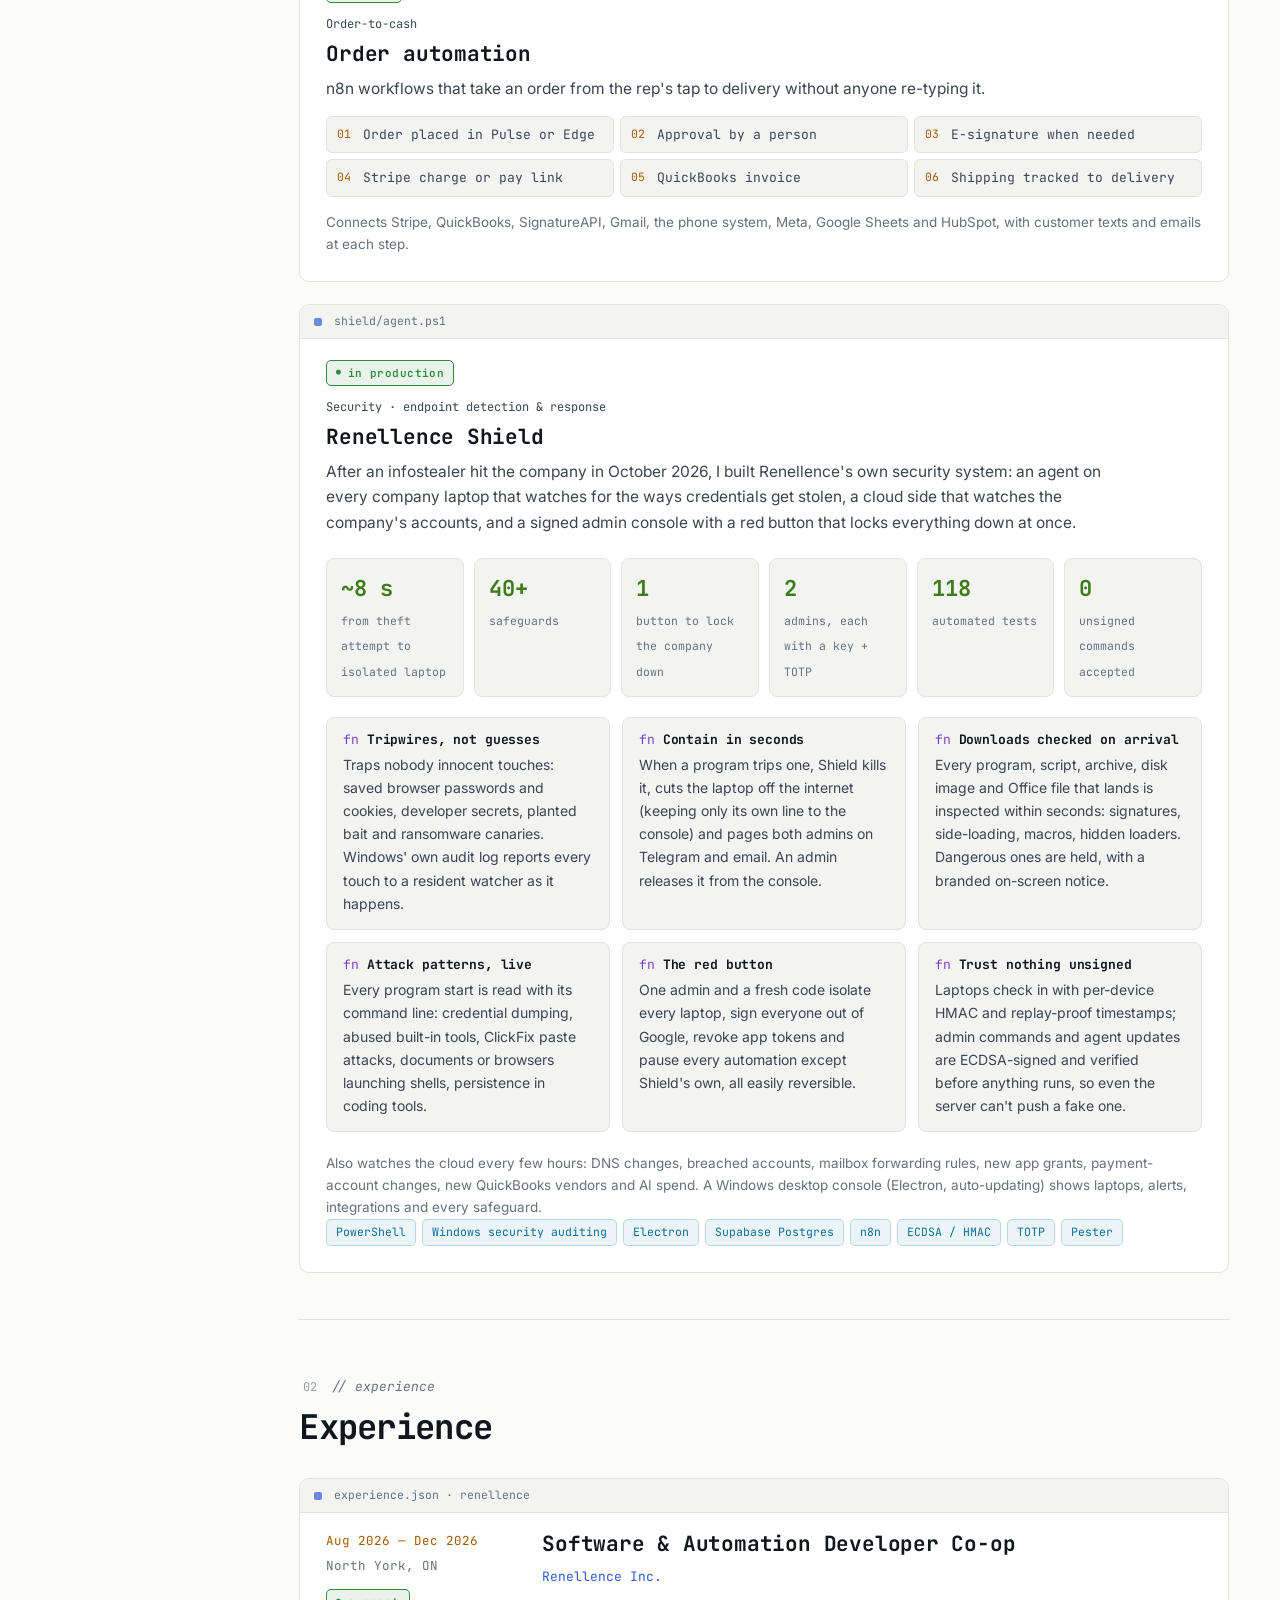
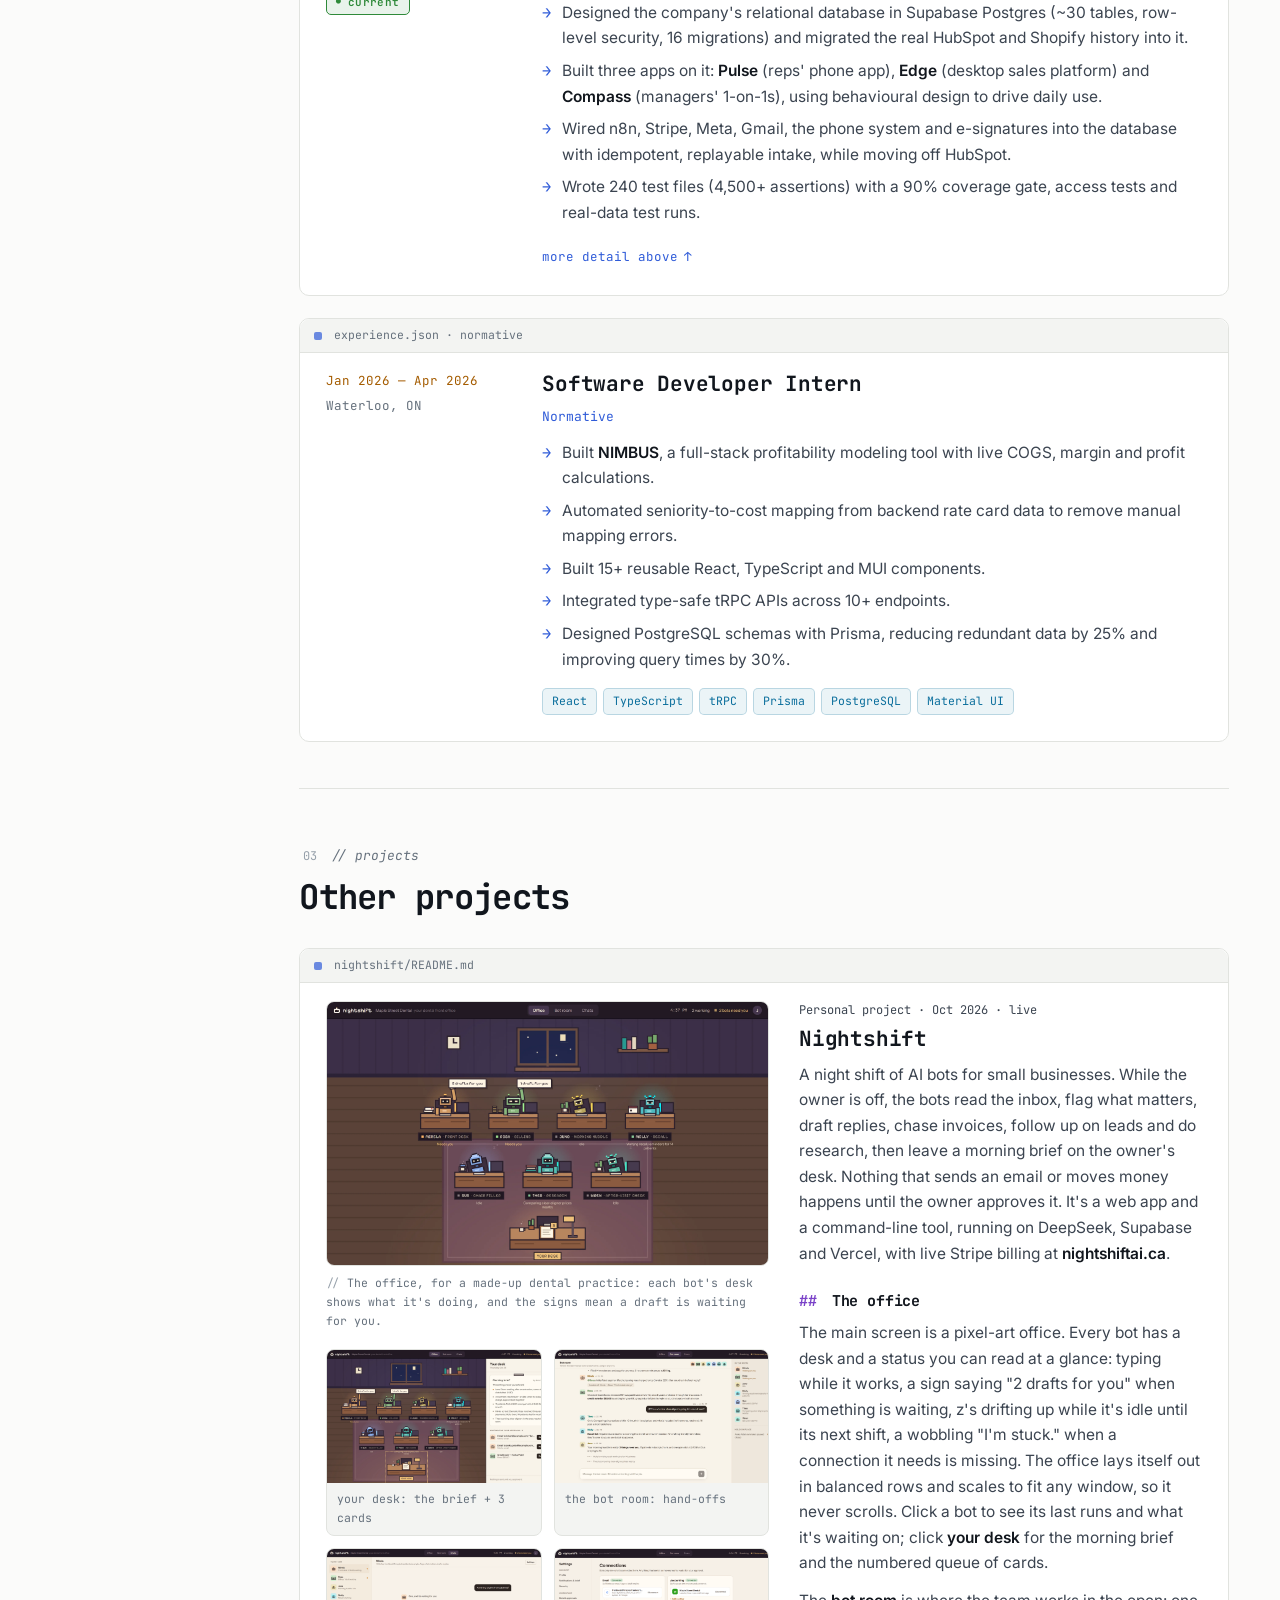
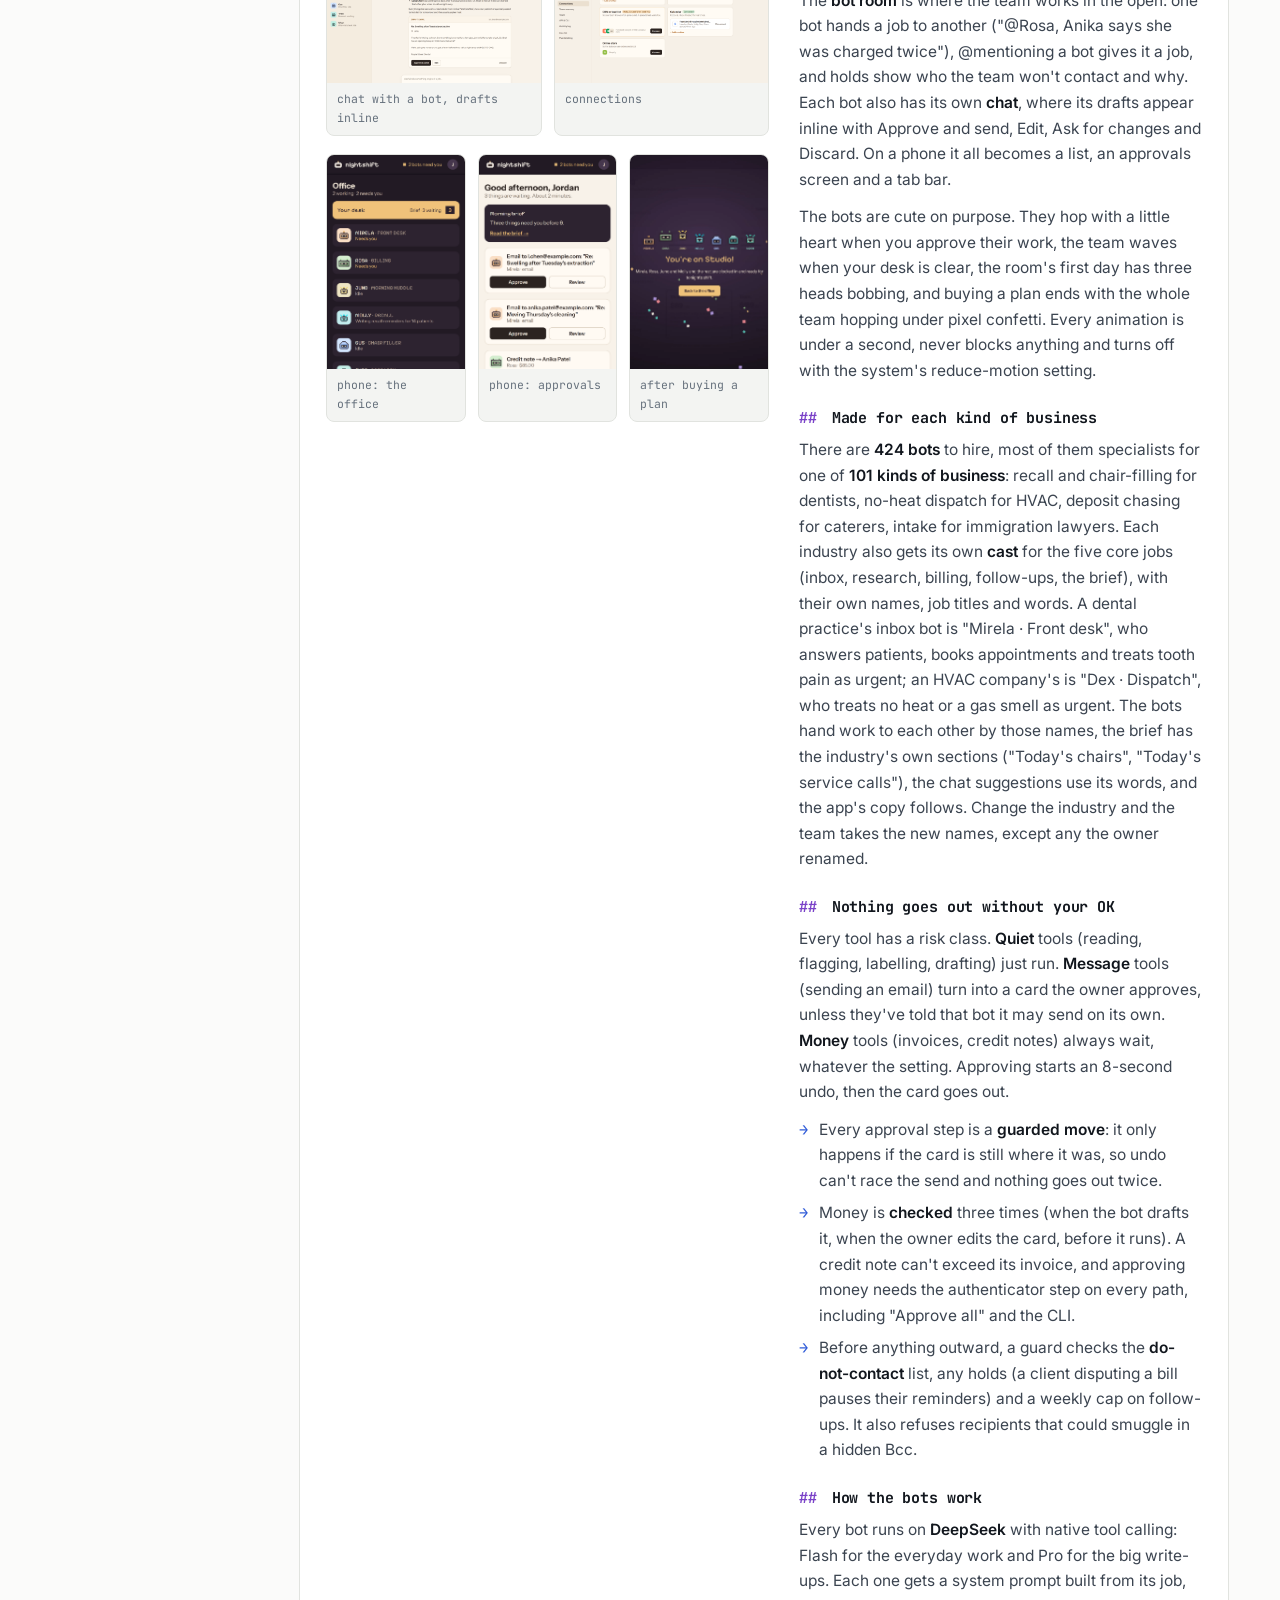
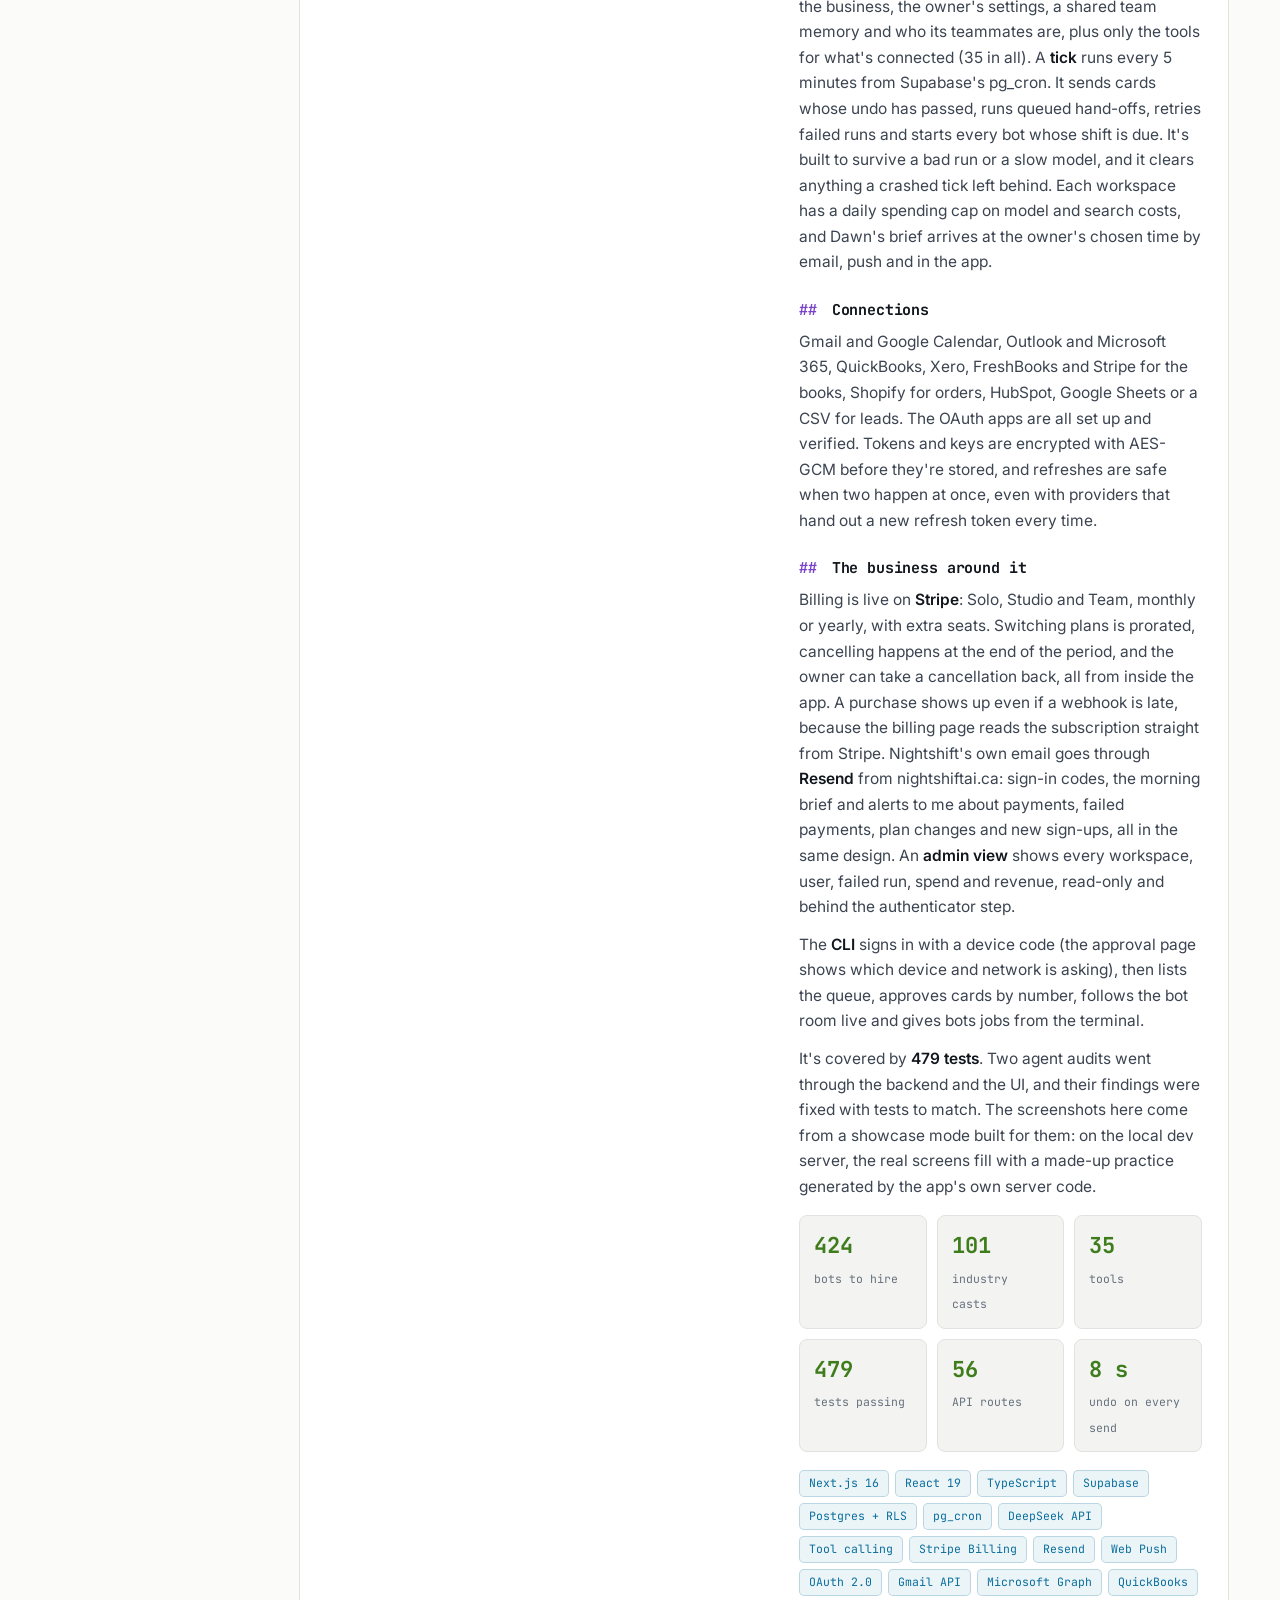
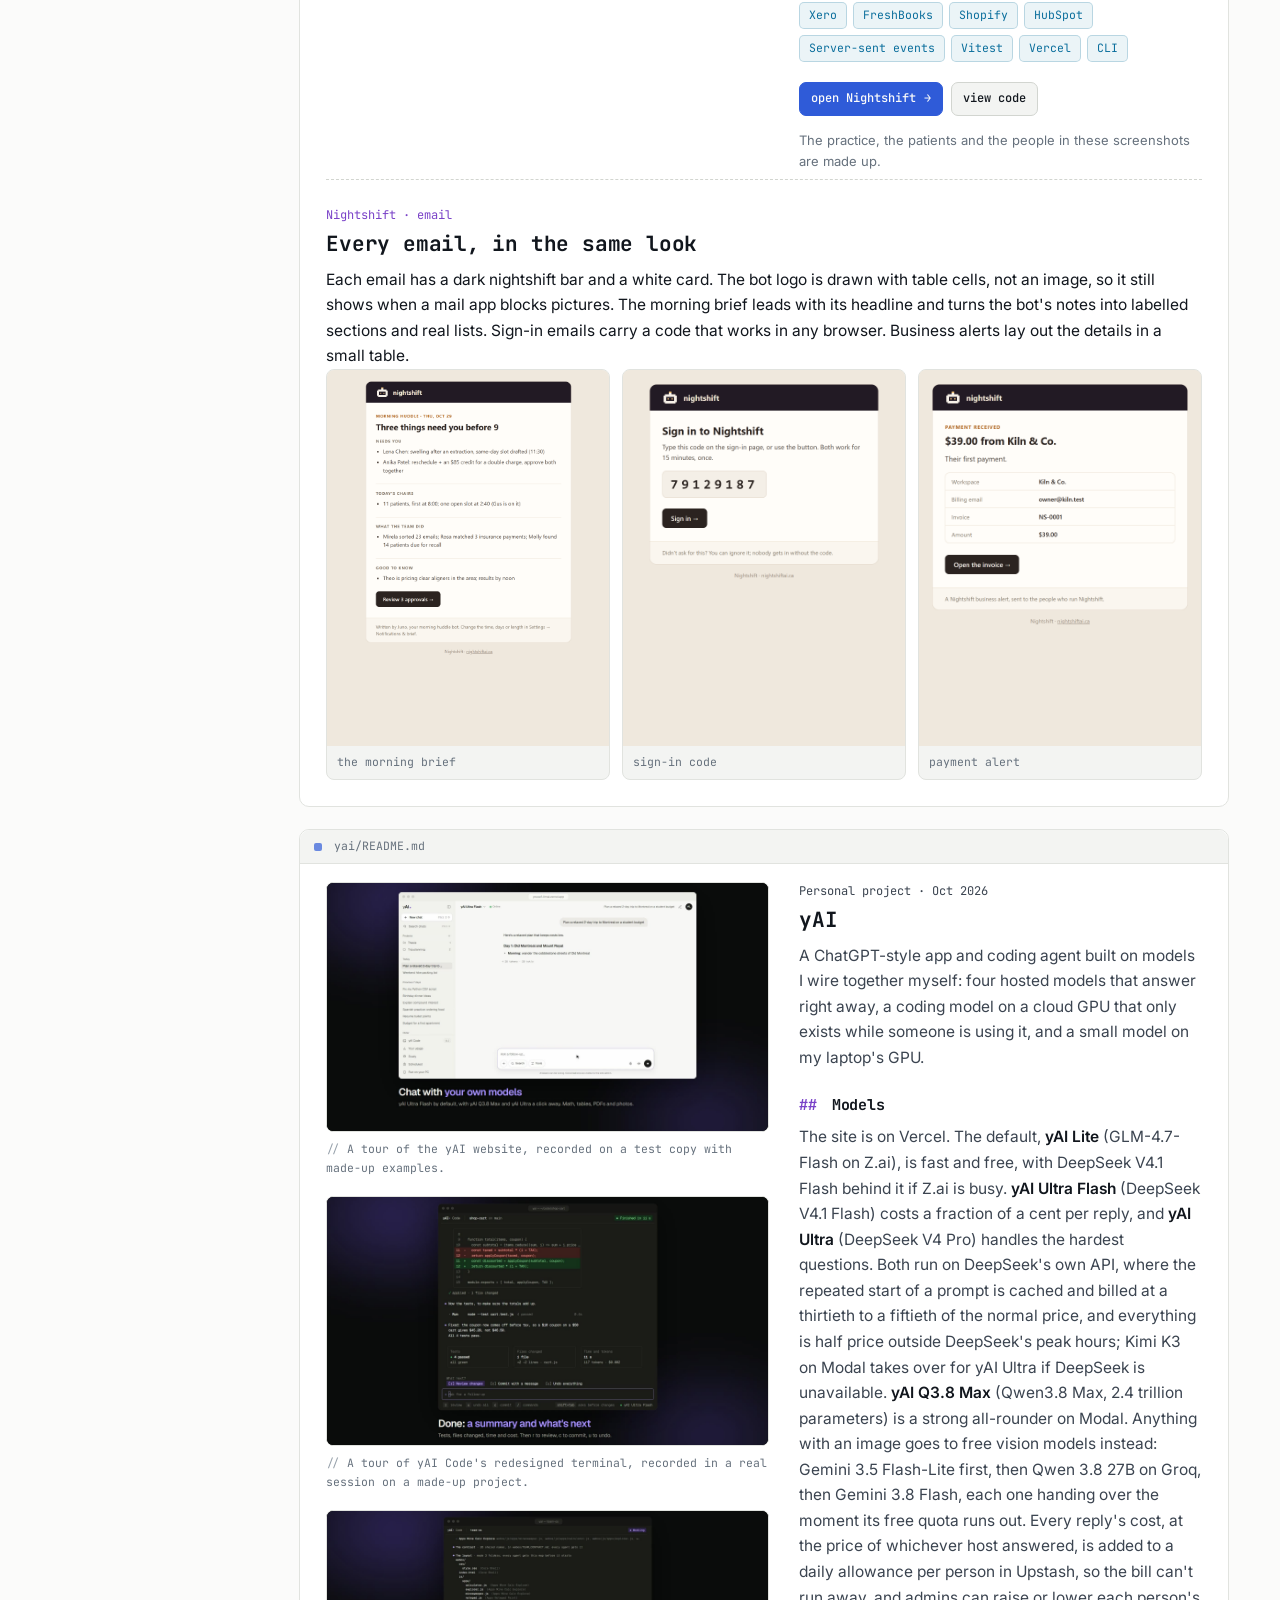
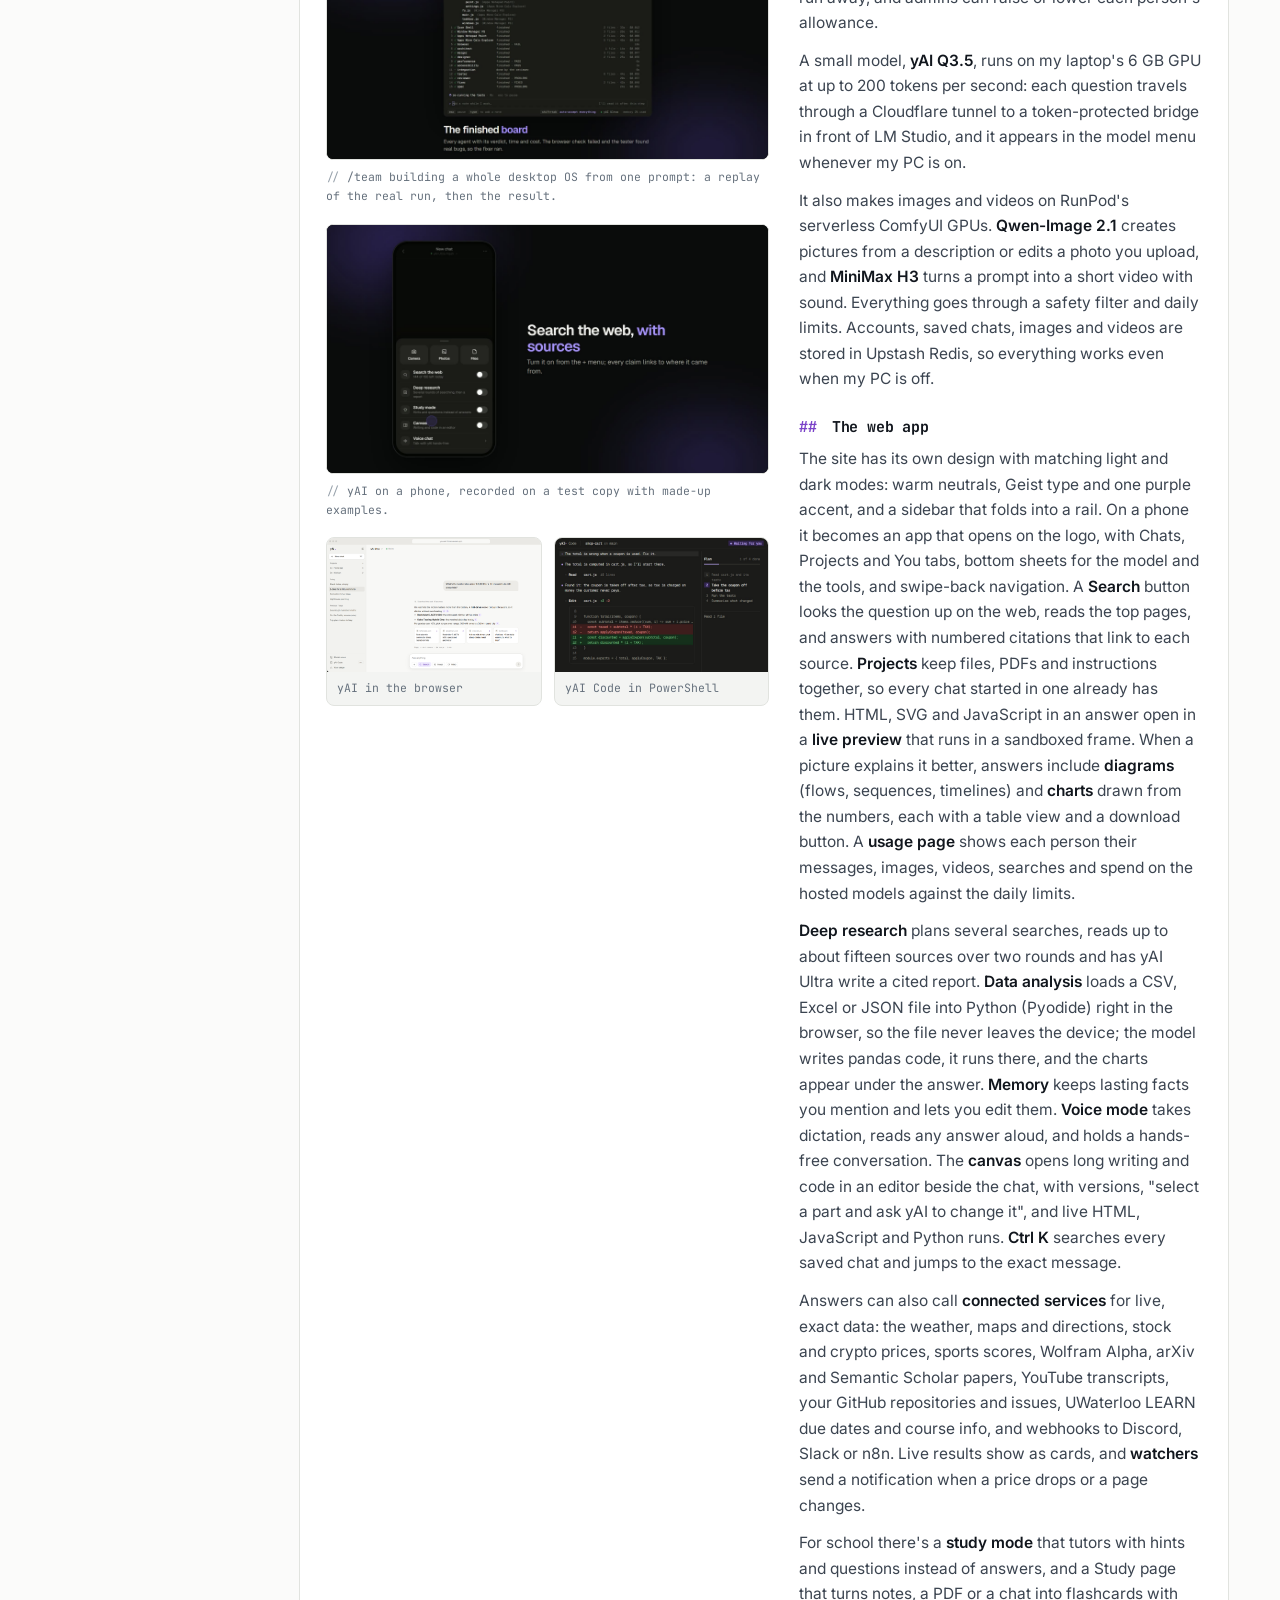
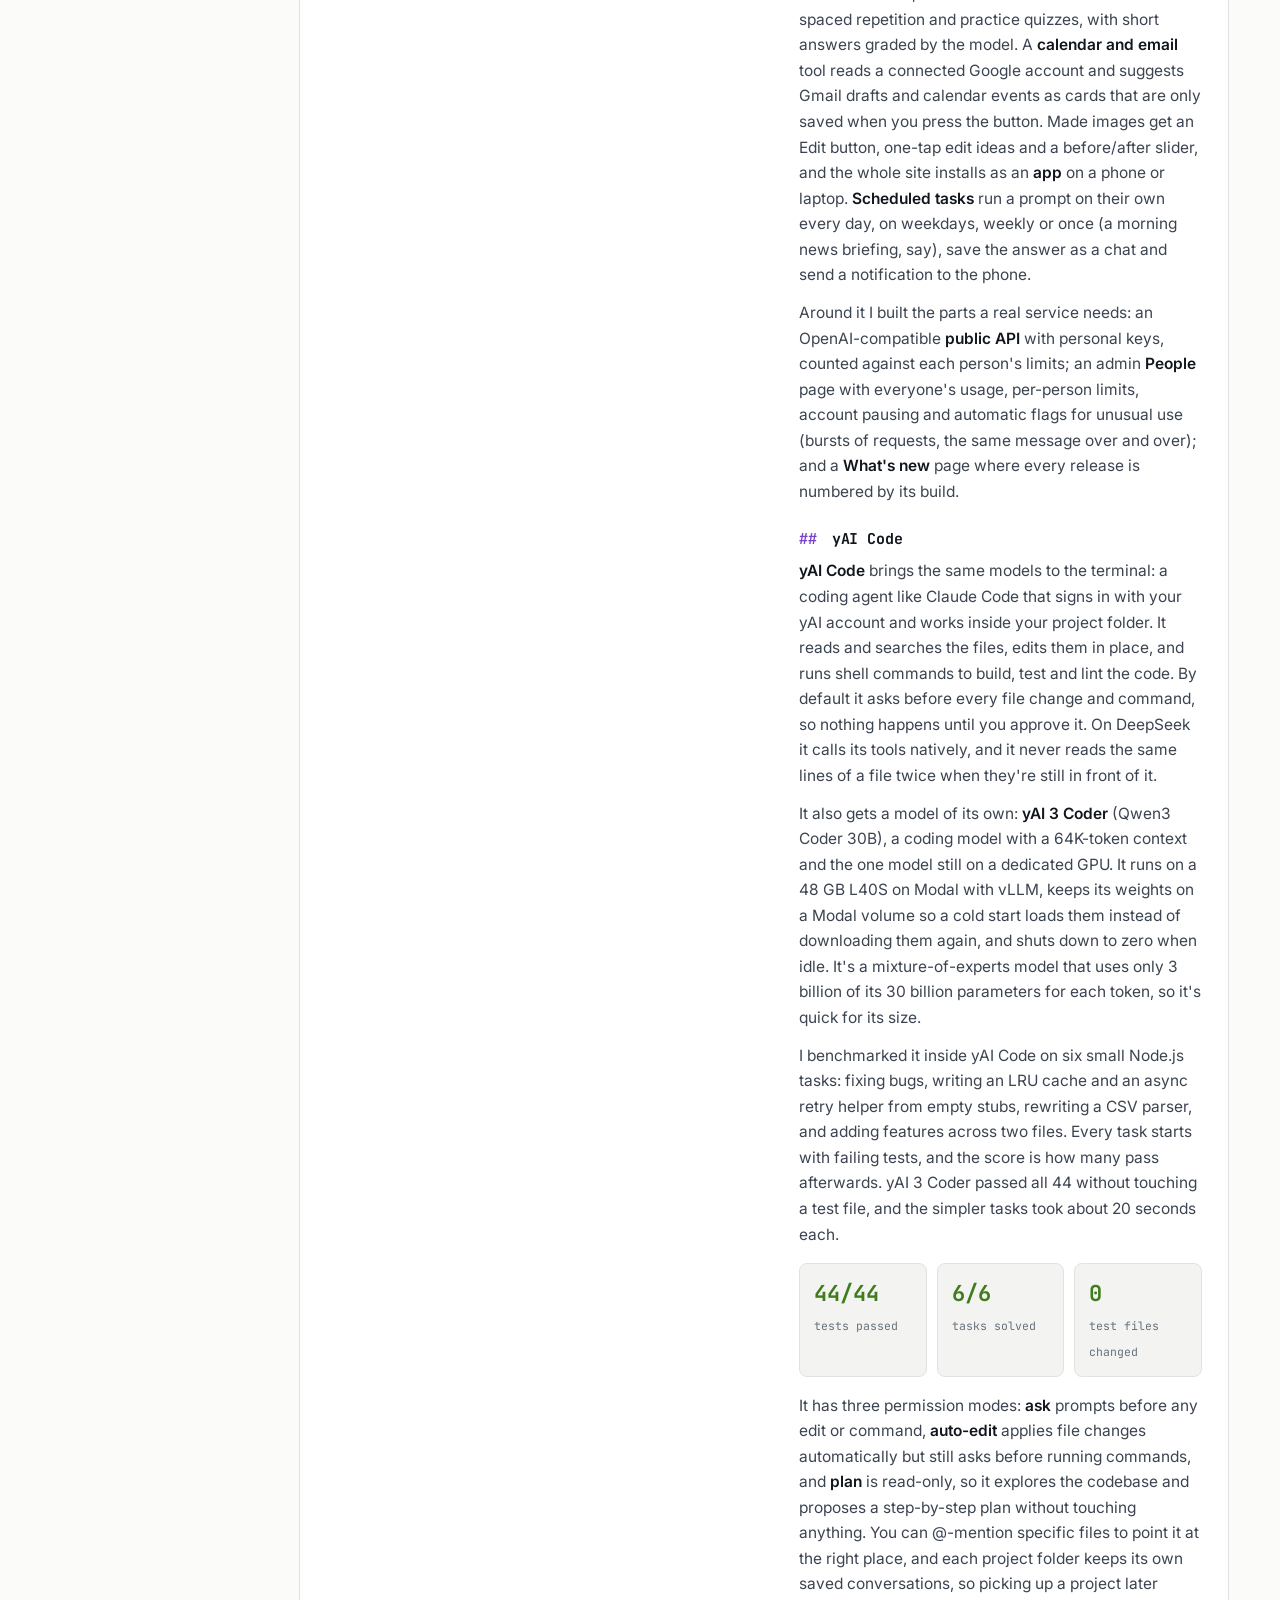
==== commit 5c458d1b: "Add Renellence Shield under Renellence" ====
--- a/index.html
+++ b/index.html
@@ -369,6 +369,57 @@
           </ol>
           <p class="small">Connects Stripe, QuickBooks, SignatureAPI, Gmail, the phone system, Meta, Google Sheets and HubSpot, with customer texts and emails at each step.</p>
         </article>
+
+        <!-- Renellence Shield -->
+        <article class="case pane reveal" id="shield" data-file="shield/agent.ps1">
+          <div class="case-head">
+            <span class="tag tag-live">in production</span>
+            <p class="feature-label">Security · endpoint detection &amp; response</p>
+            <h3>Renellence Shield</h3>
+            <p class="case-lede">
+              After an infostealer hit the company in October 2026, I built Renellence's own security system: an
+              agent on every company laptop that watches for the ways credentials get stolen, a cloud side that
+              watches the company's accounts, and a signed admin console with a red button that locks everything
+              down at once.
+            </p>
+          </div>
+          <ul class="metrics metrics-wide">
+            <li><b>~8 s</b><span>from theft attempt to isolated laptop</span></li>
+            <li><b>40+</b><span>safeguards</span></li>
+            <li><b>1</b><span>button to lock the company down</span></li>
+            <li><b>2</b><span>admins, each with a key + TOTP</span></li>
+            <li><b>118</b><span>automated tests</span></li>
+            <li><b>0</b><span>unsigned commands accepted</span></li>
+          </ul>
+          <div class="case-grid">
+            <div class="point">
+              <h4>Tripwires, not guesses</h4>
+              <p>Traps nobody innocent touches: saved browser passwords and cookies, developer secrets, planted bait and ransomware canaries. Windows' own audit log reports every touch to a resident watcher as it happens.</p>
+            </div>
+            <div class="point">
+              <h4>Contain in seconds</h4>
+              <p>When a program trips one, Shield kills it, cuts the laptop off the internet (keeping only its own line to the console) and pages both admins on Telegram and email. An admin releases it from the console.</p>
+            </div>
+            <div class="point">
+              <h4>Downloads checked on arrival</h4>
+              <p>Every program, script, archive, disk image and Office file that lands is inspected within seconds: signatures, side-loading, macros, hidden loaders. Dangerous ones are held, with a branded on-screen notice.</p>
+            </div>
+            <div class="point">
+              <h4>Attack patterns, live</h4>
+              <p>Every program start is read with its command line: credential dumping, abused built-in tools, ClickFix paste attacks, documents or browsers launching shells, persistence in coding tools.</p>
+            </div>
+            <div class="point">
+              <h4>The red button</h4>
+              <p>One admin and a fresh code isolate every laptop, sign everyone out of Google, revoke app tokens and pause every automation except Shield's own, all easily reversible.</p>
+            </div>
+            <div class="point">
+              <h4>Trust nothing unsigned</h4>
+              <p>Laptops check in with per-device HMAC and replay-proof timestamps; admin commands and agent updates are ECDSA-signed and verified before anything runs, so even the server can't push a fake one.</p>
+            </div>
+          </div>
+          <p class="small">Also watches the cloud every few hours: DNS changes, breached accounts, mailbox forwarding rules, new app grants, payment-account changes, new QuickBooks vendors and AI spend. A Windows desktop console (Electron, auto-updating) shows laptops, alerts, integrations and every safeguard.</p>
+          <ul class="chips"><li>PowerShell</li><li>Windows security auditing</li><li>Electron</li><li>Supabase Postgres</li><li>n8n</li><li>ECDSA / HMAC</li><li>TOTP</li><li>Pester</li></ul>
+        </article>
       </section>
 
       <!-- experience.json -->
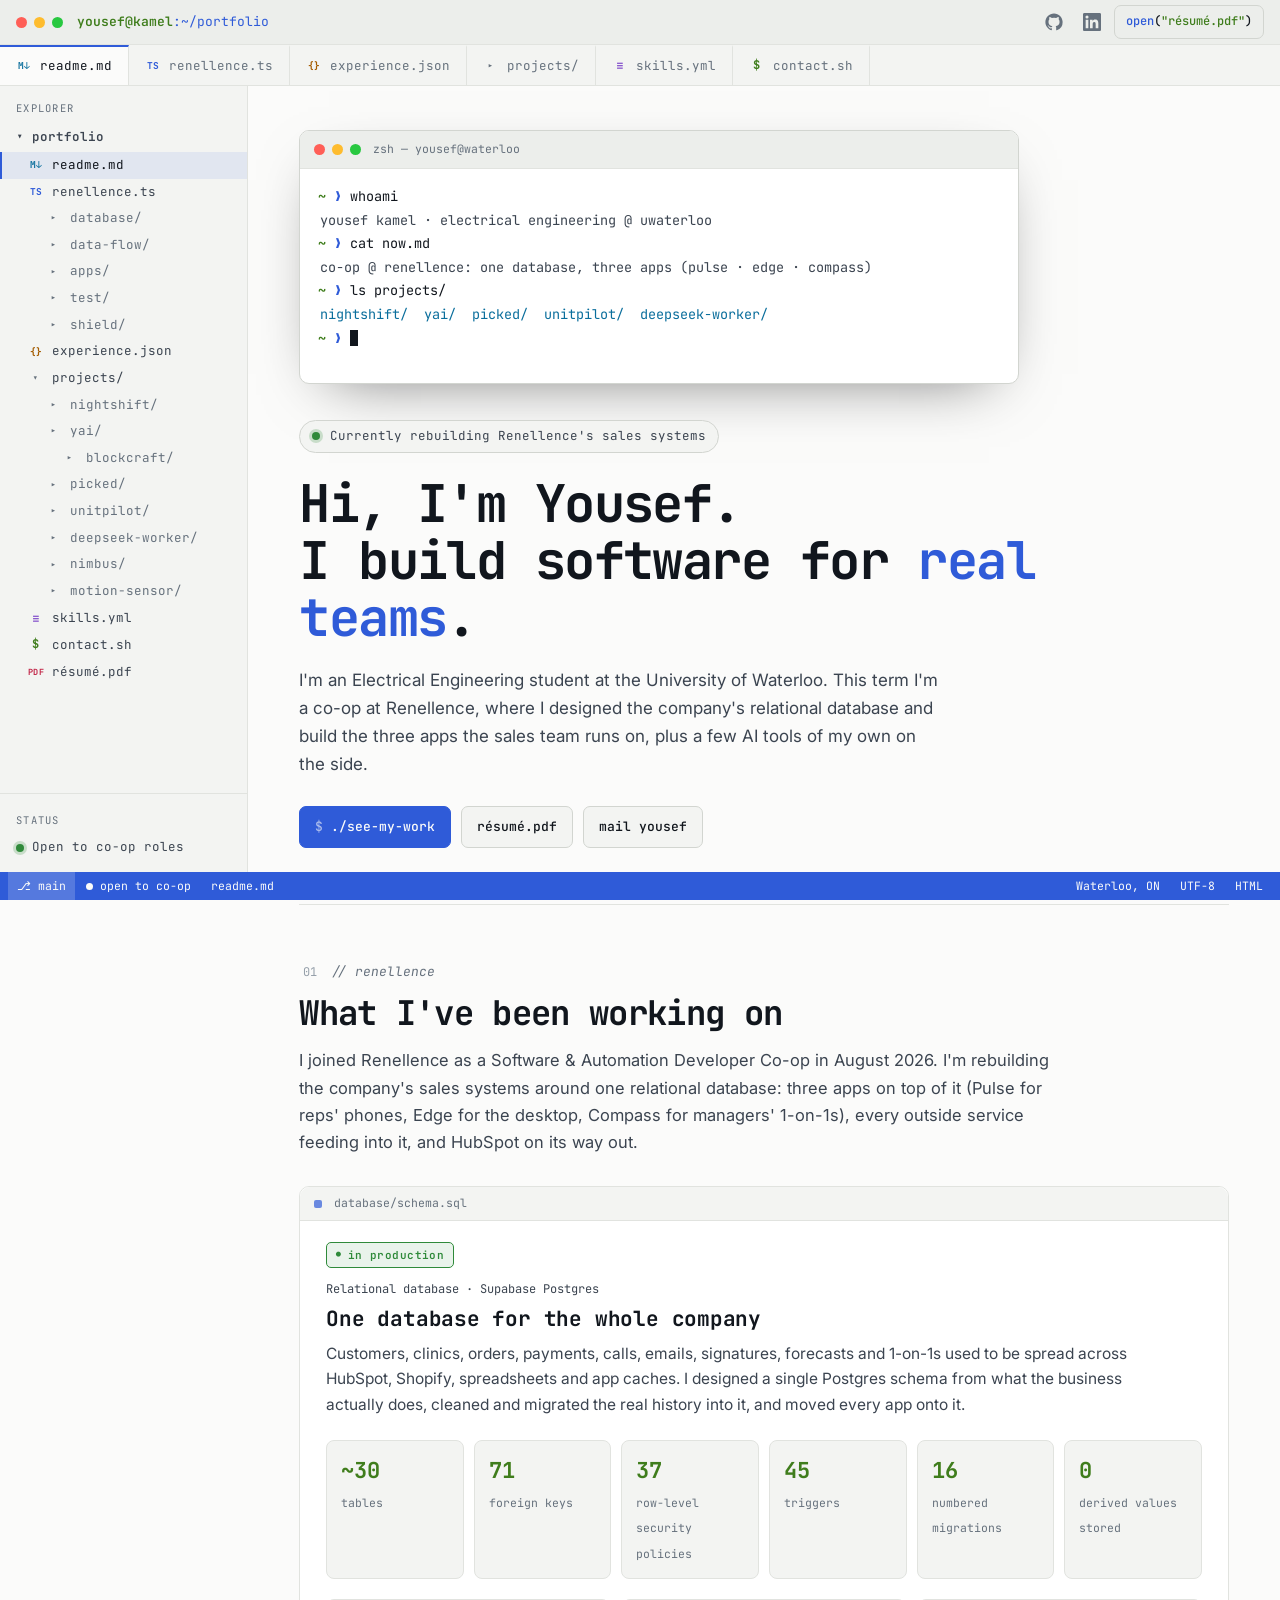
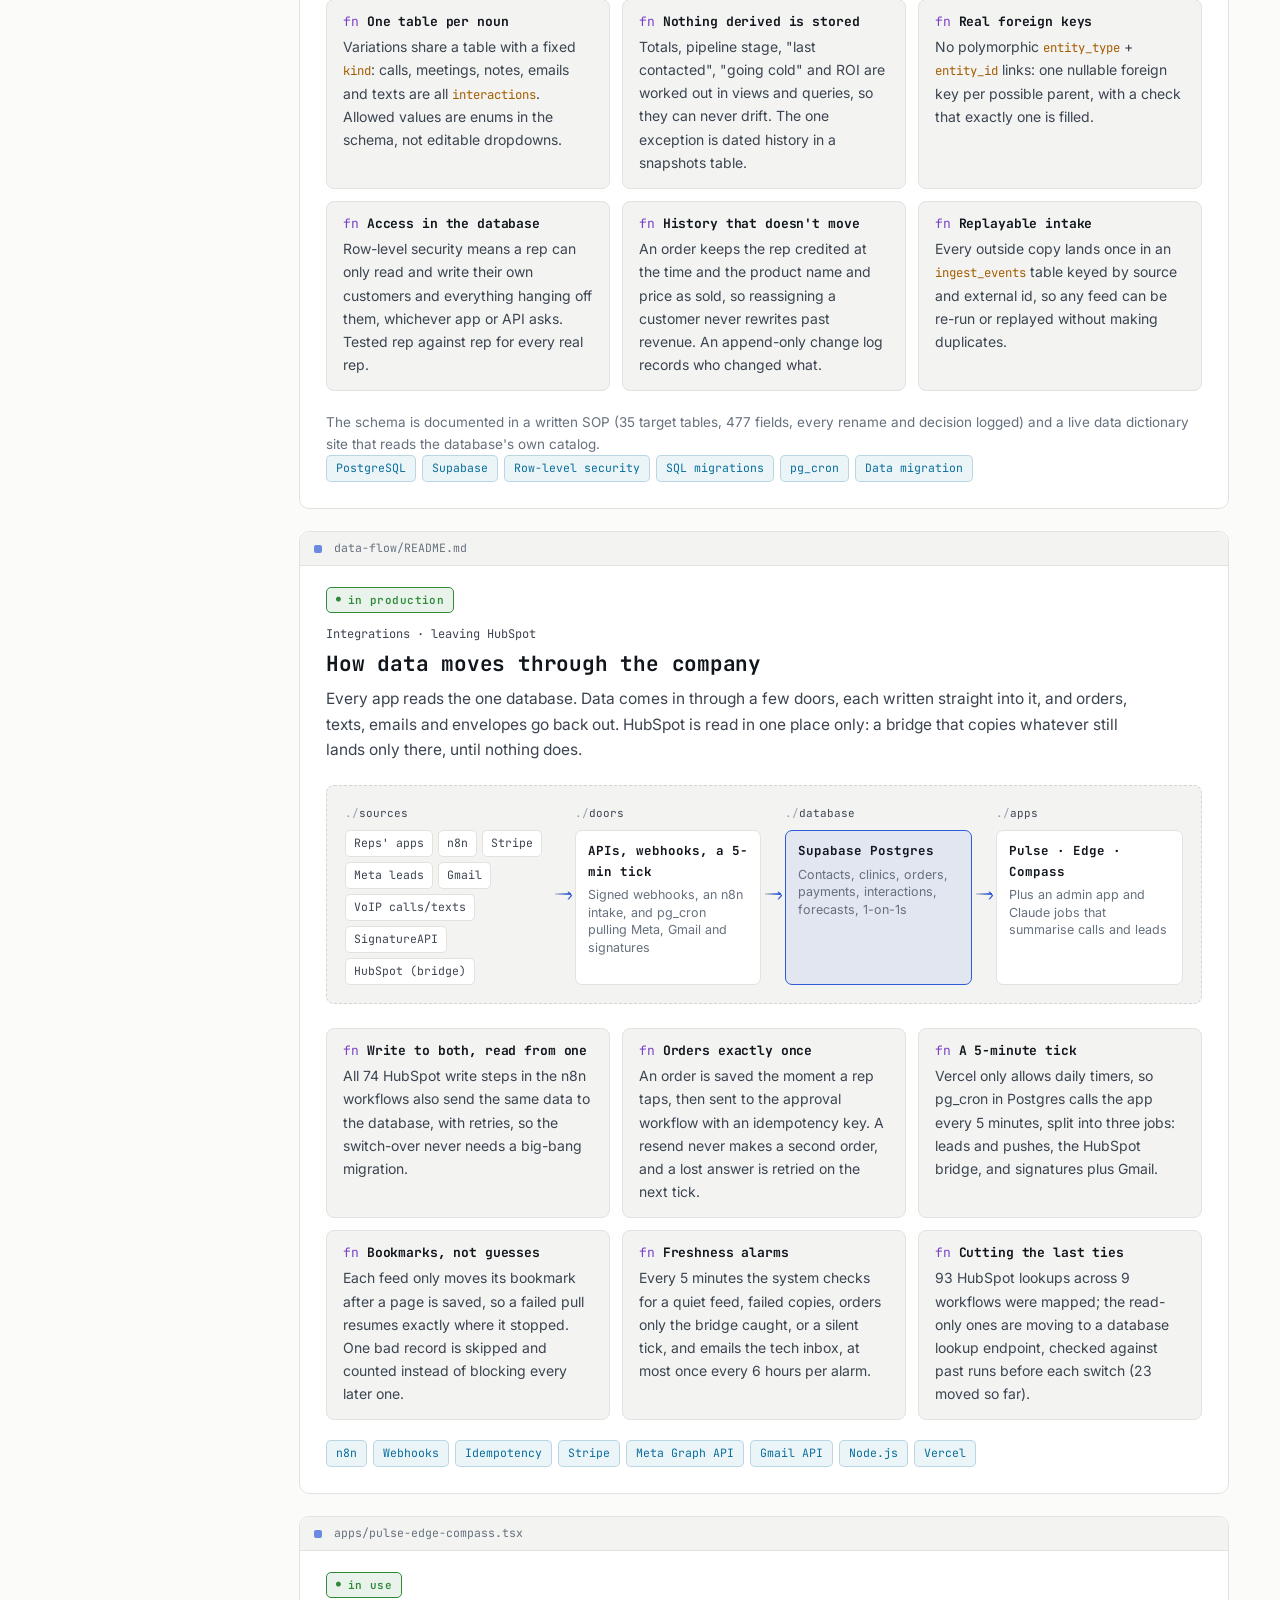
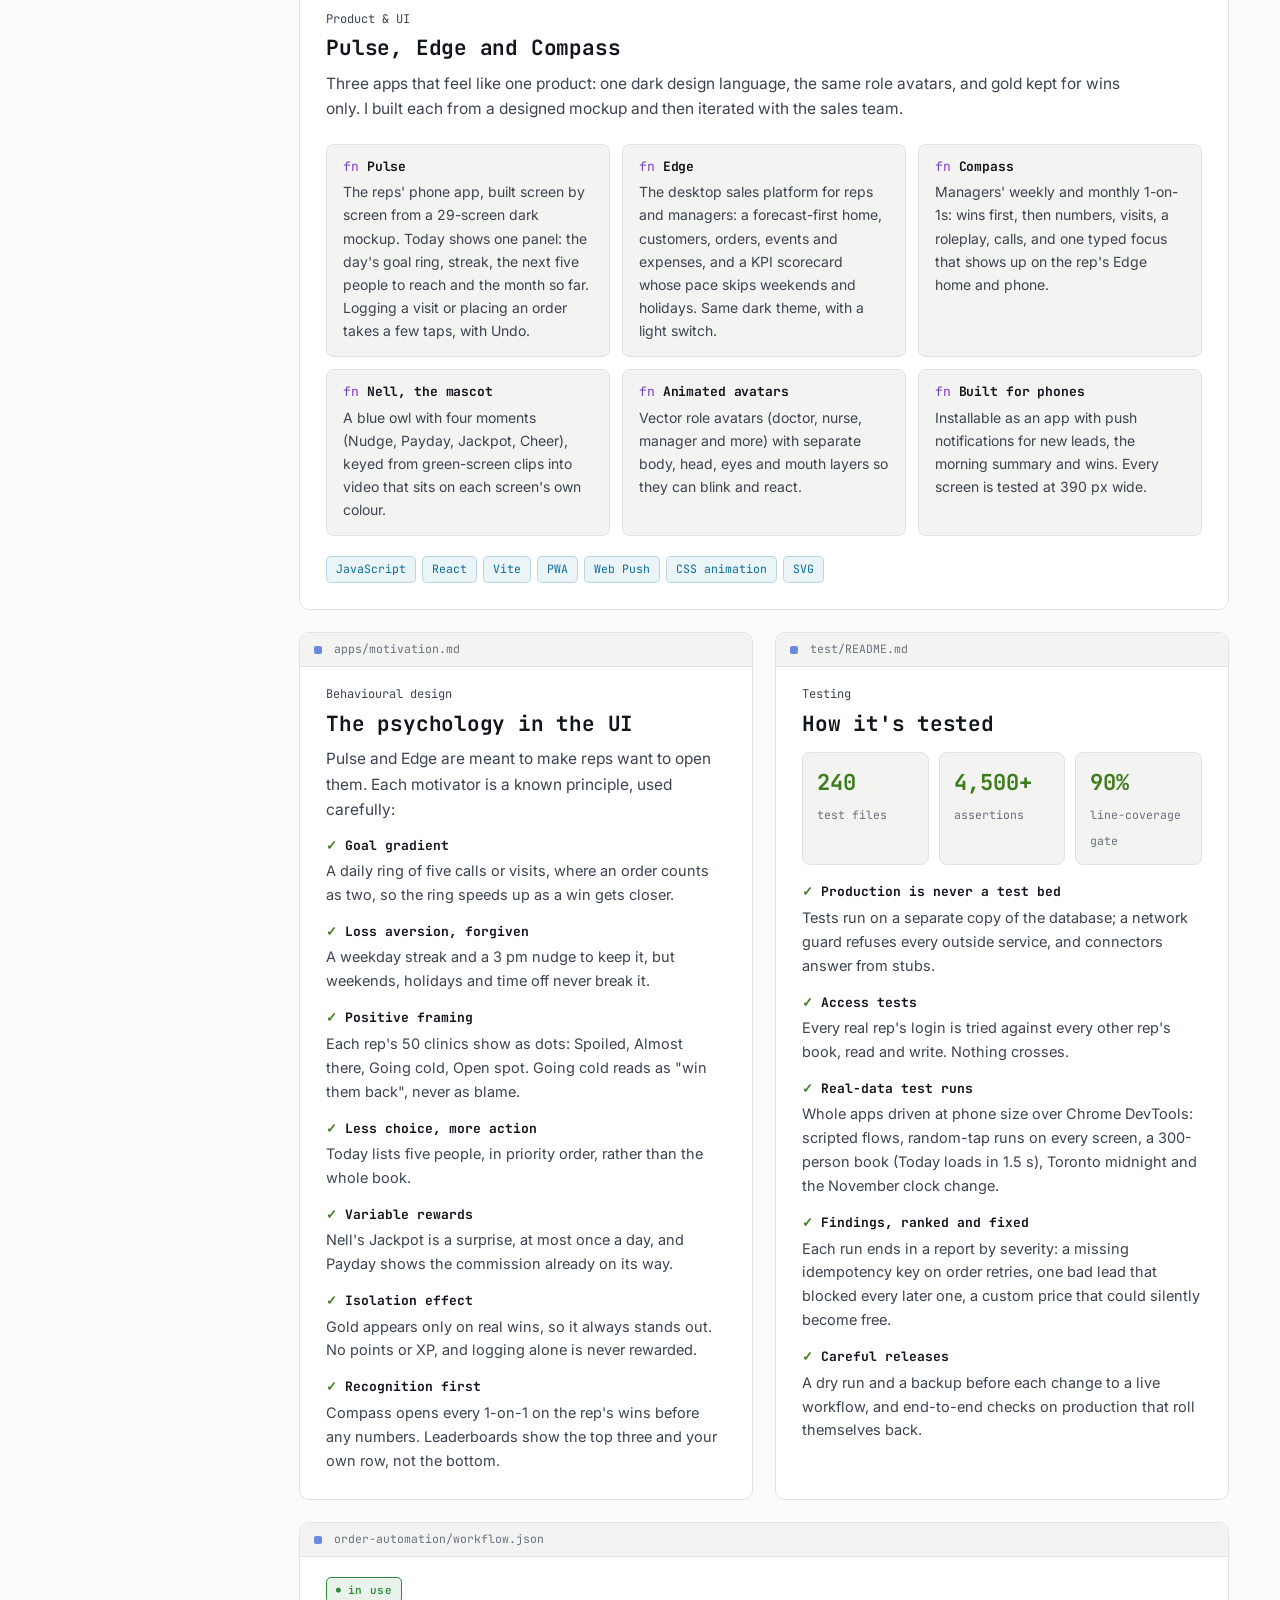
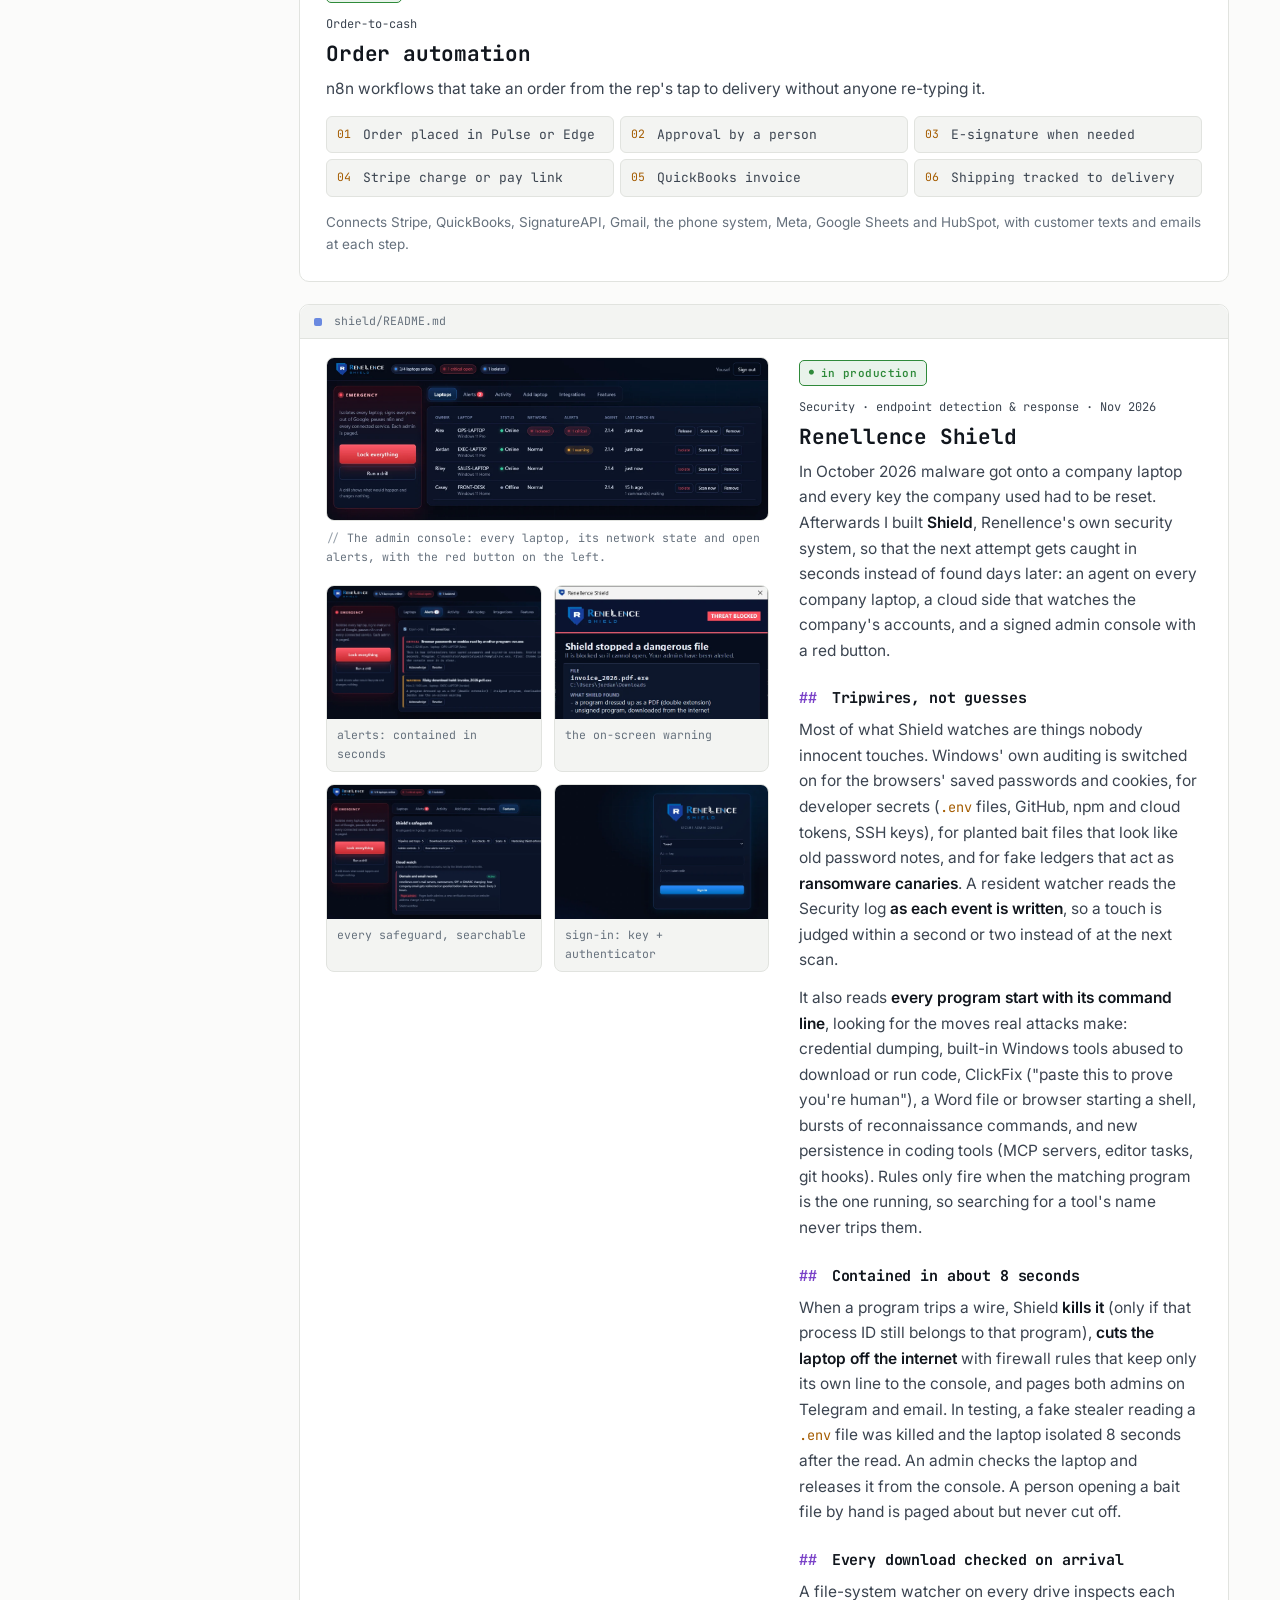
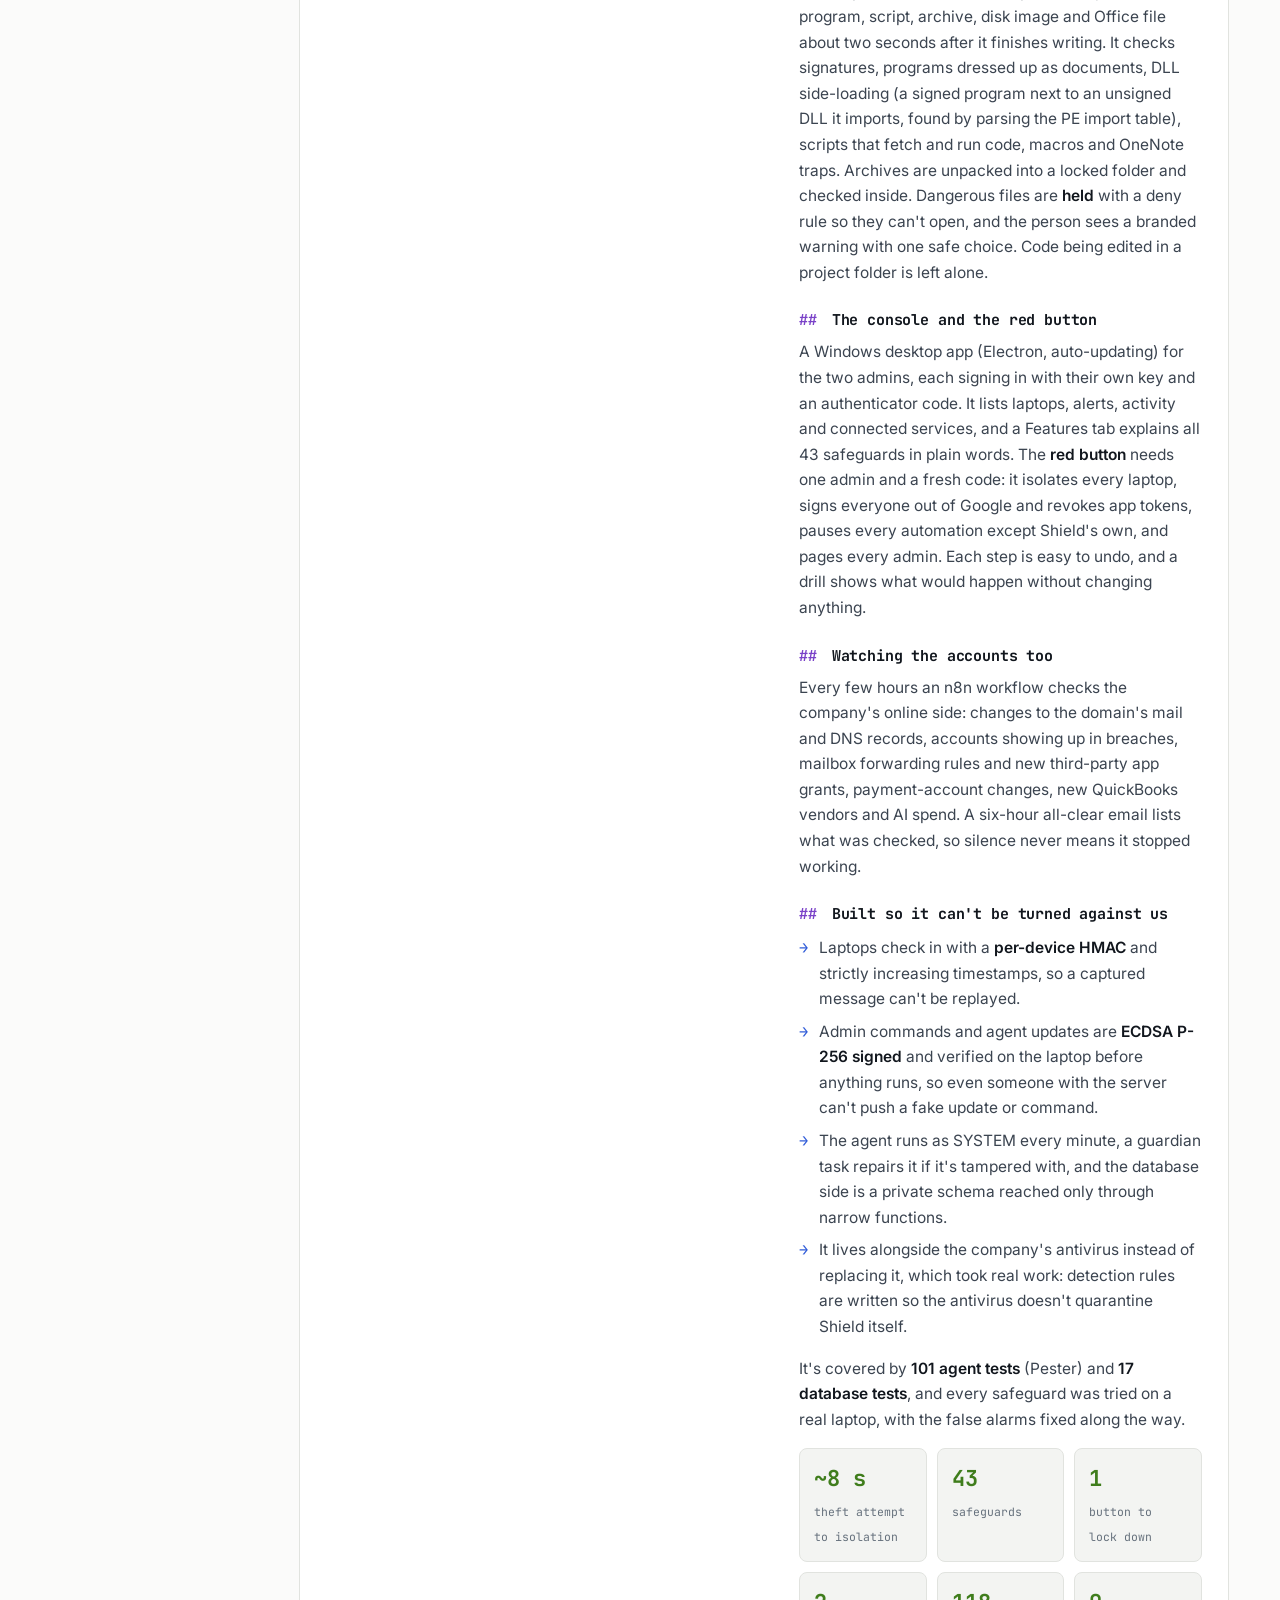
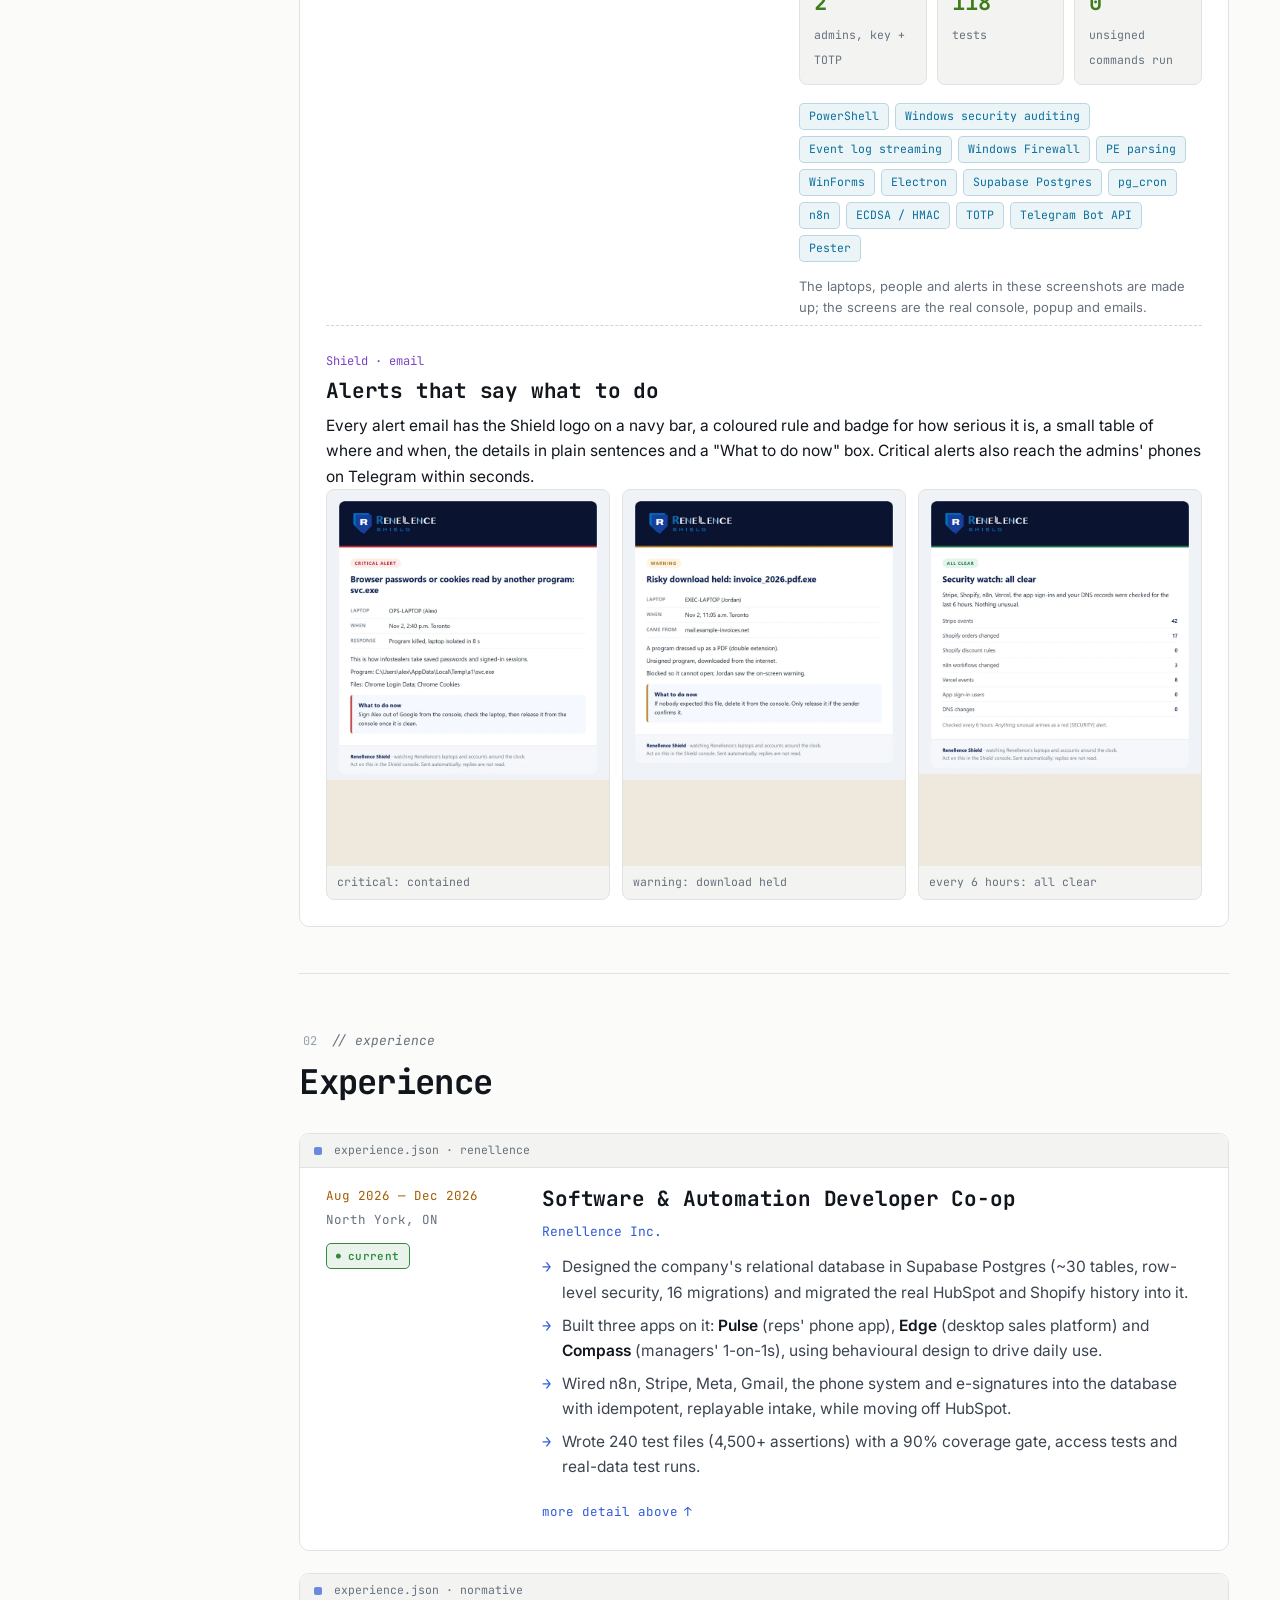
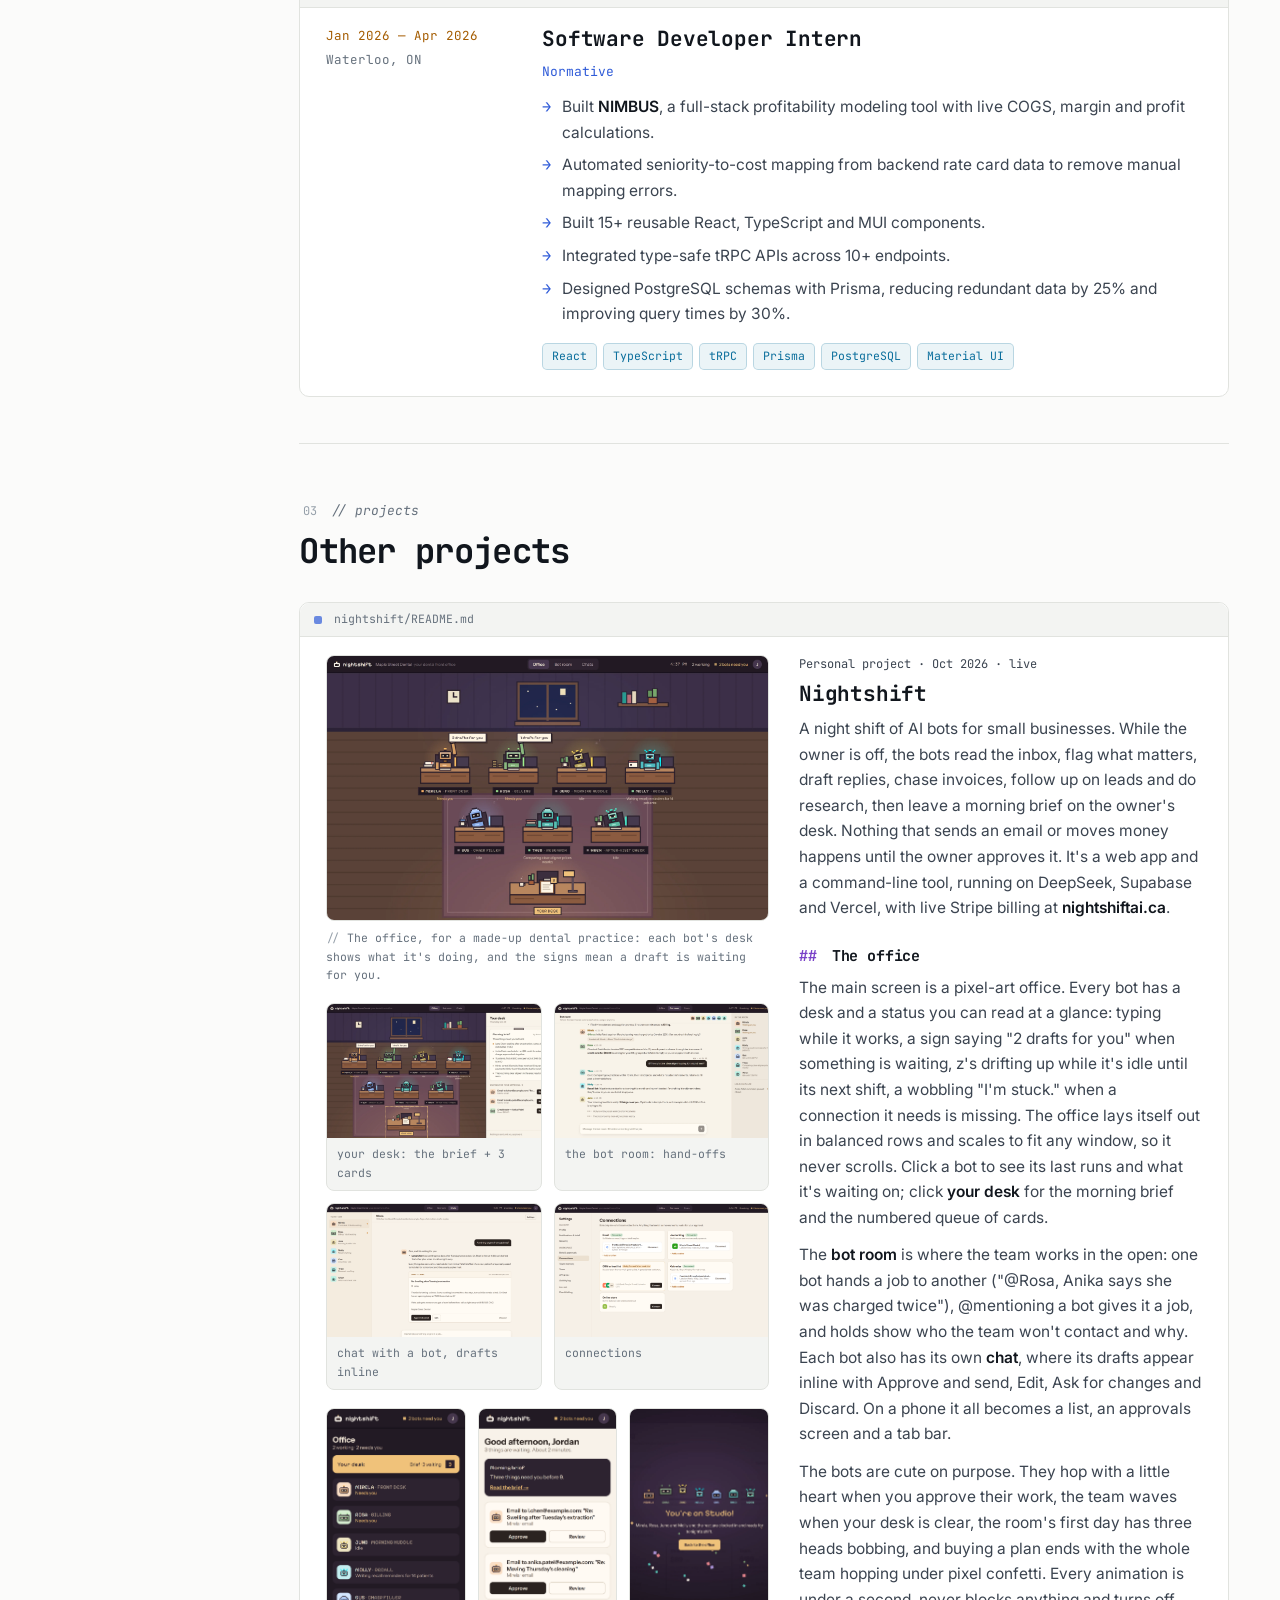
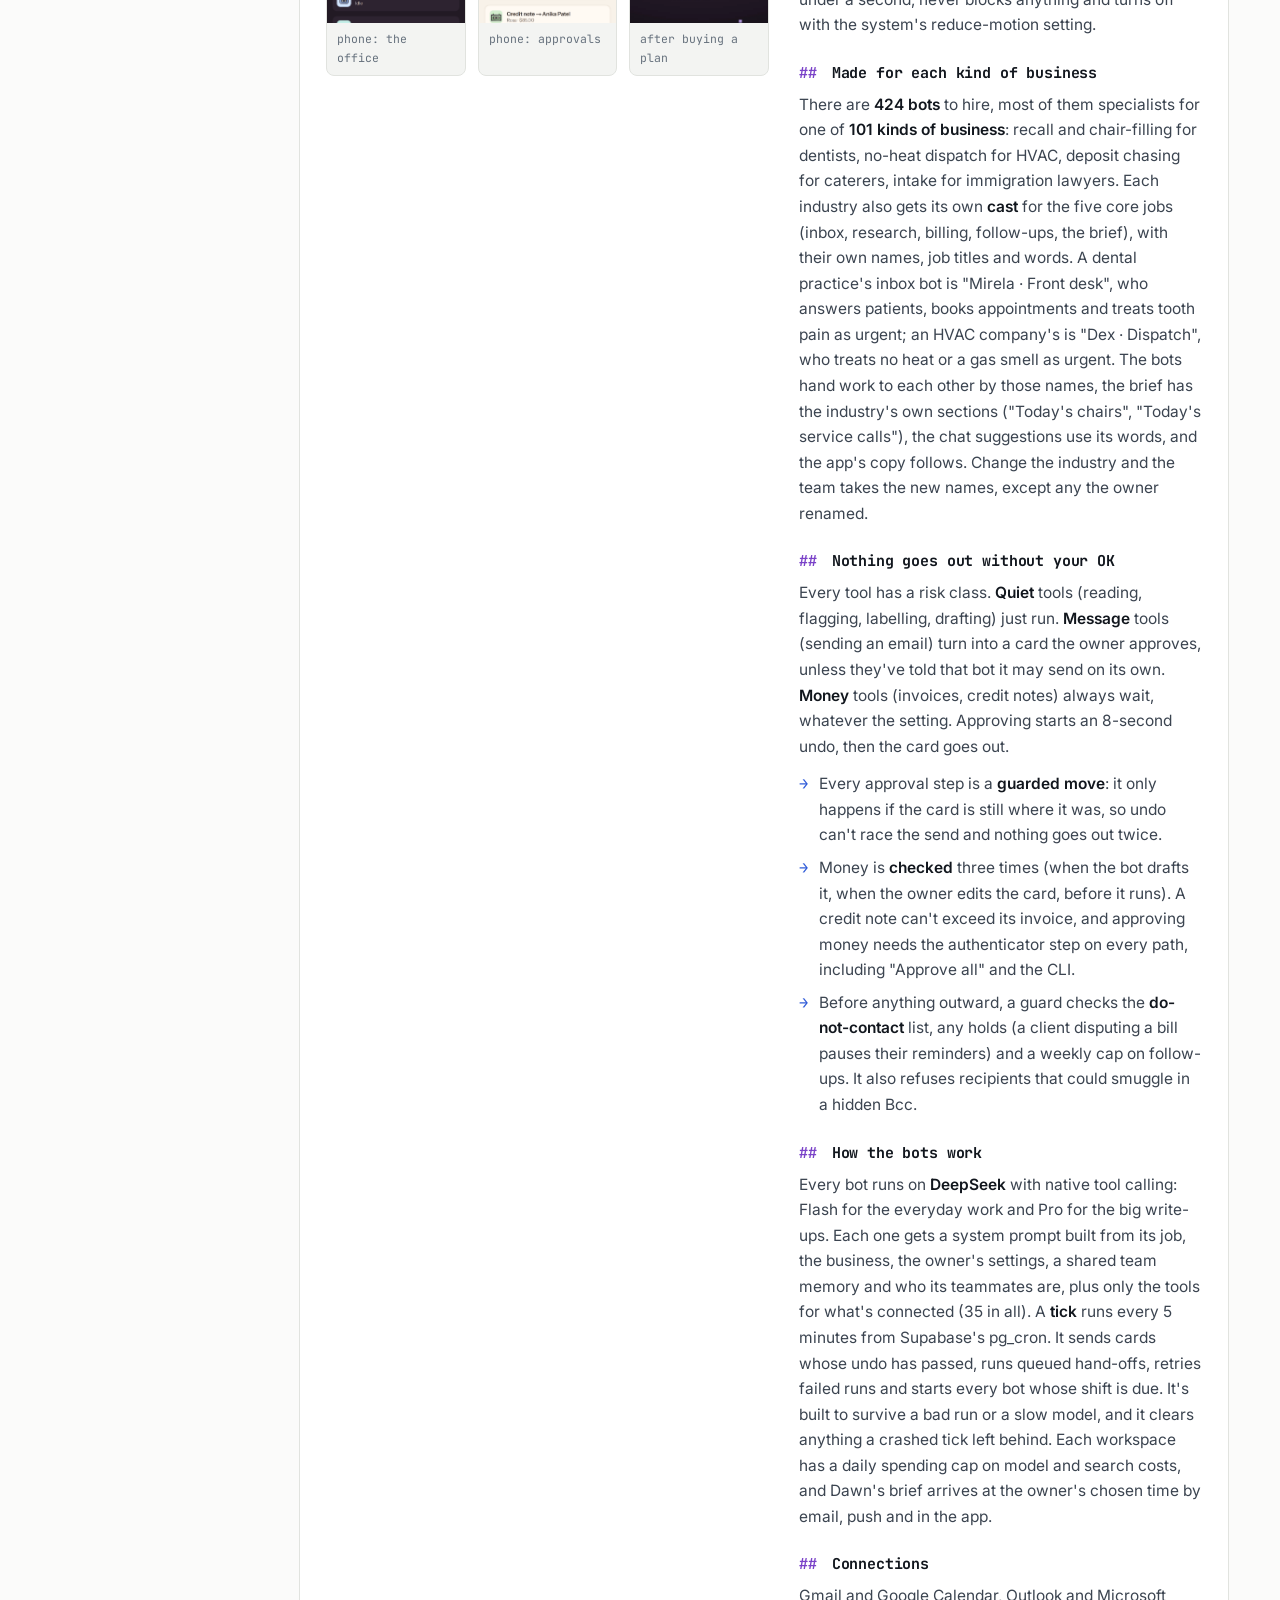
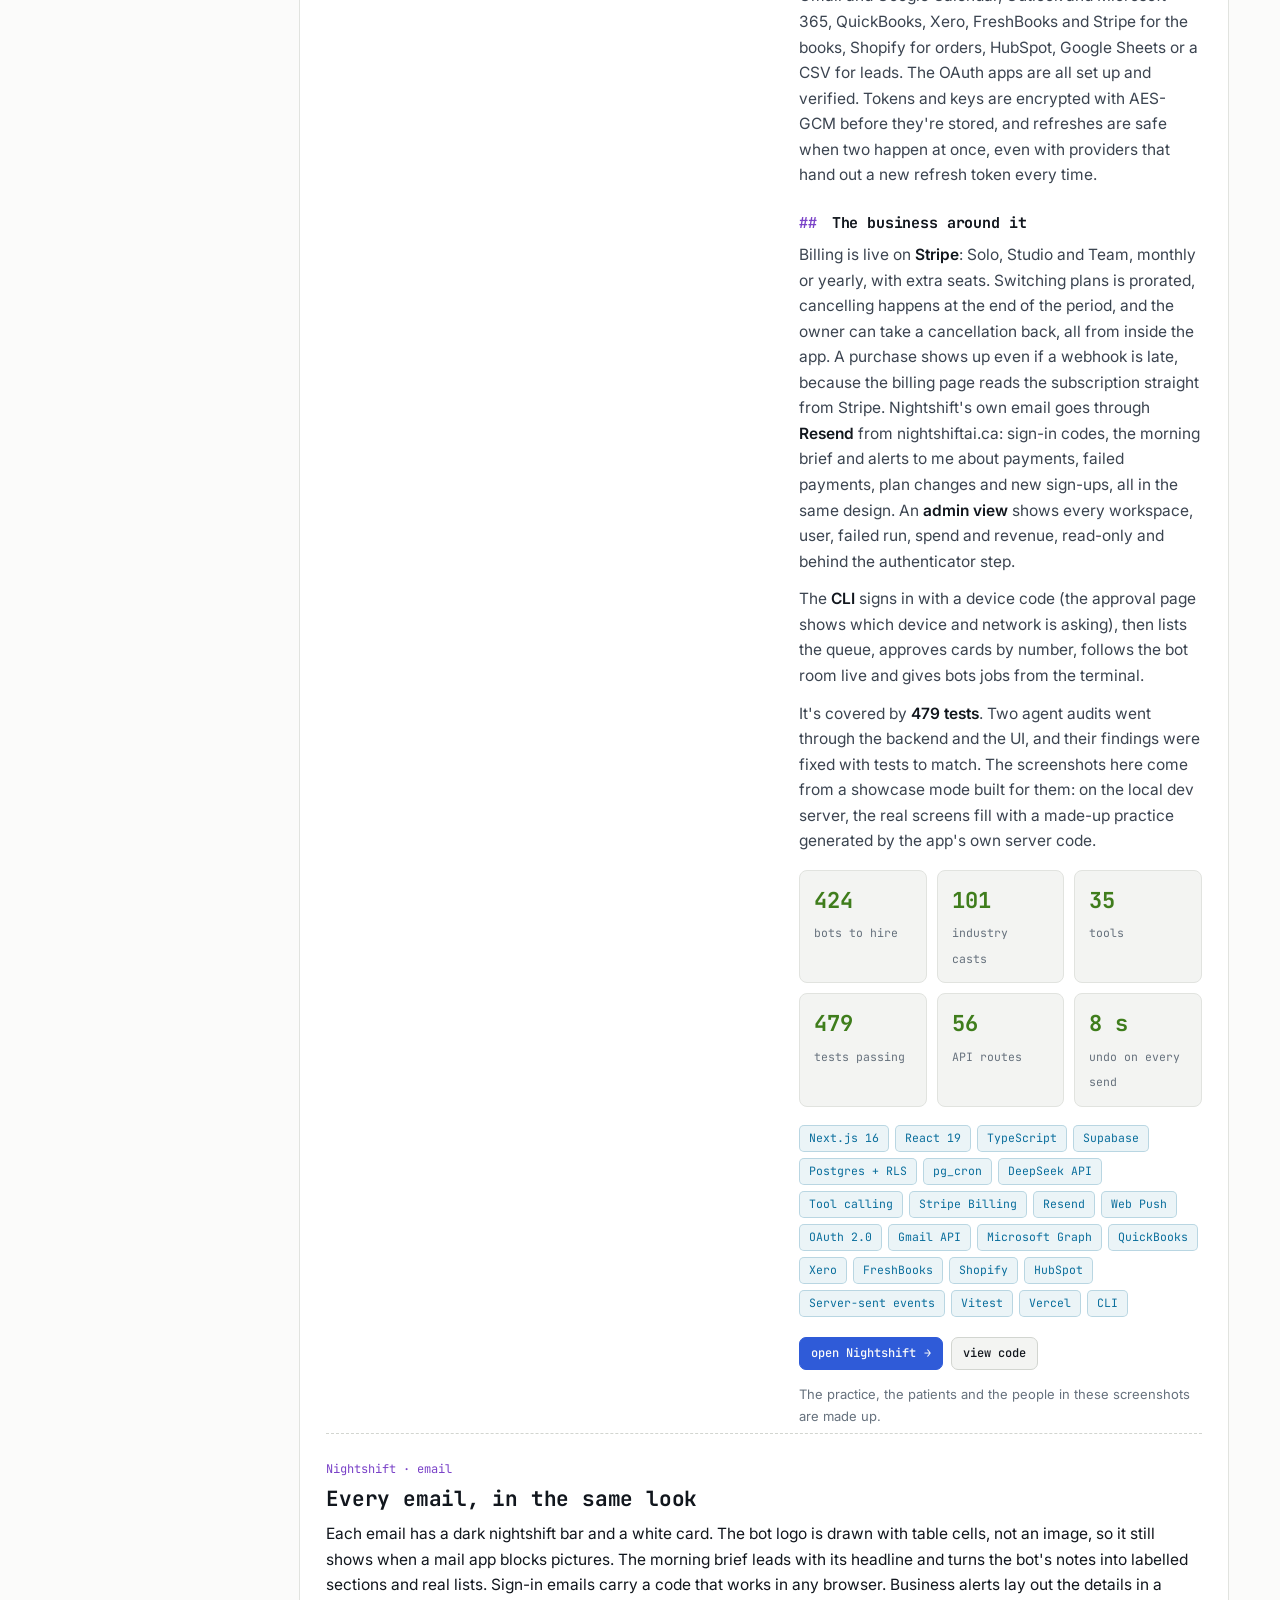
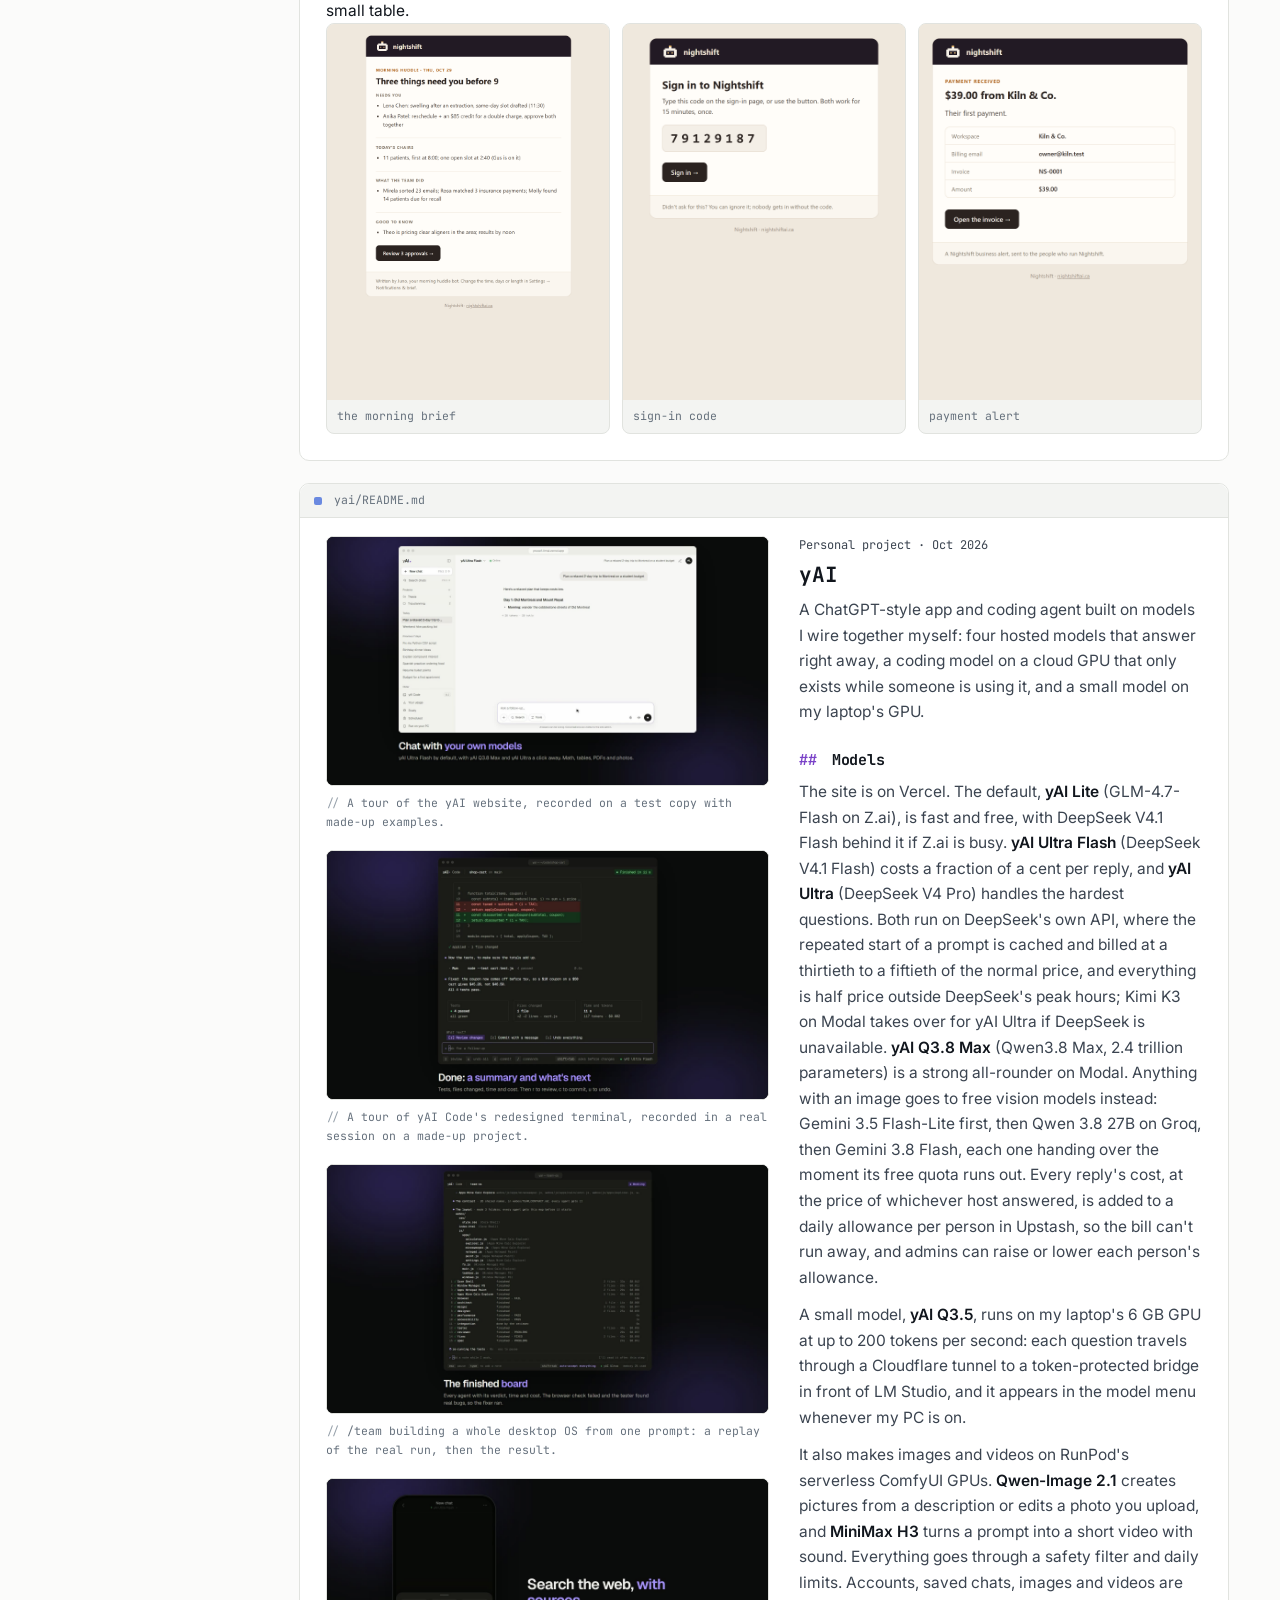
==== commit f706a454: "Shield: screenshots of the console, on-screen warning and alert emails (made-up data), fuller write-" ====
--- a/index.html
+++ b/index.html
@@ -53,6 +53,7 @@
         <li class="tree-sub"><a href="#dataflow"><span class="ft ft-dir">▸</span>data-flow/</a></li>
         <li class="tree-sub"><a href="#apps"><span class="ft ft-dir">▸</span>apps/</a></li>
         <li class="tree-sub"><a href="#testing"><span class="ft ft-dir">▸</span>test/</a></li>
+        <li class="tree-sub"><a href="#shield"><span class="ft ft-dir">▸</span>shield/</a></li>
         <li><a href="#experience" data-sec="experience"><span class="ft ft-json">{}</span>experience.json</a></li>
         <li><a href="#work" data-sec="work"><span class="ft ft-dir">▾</span>projects/</a></li>
         <li class="tree-sub"><a href="#nightshift"><span class="ft ft-dir">▸</span>nightshift/</a></li>
@@ -371,54 +372,88 @@
         </article>
 
         <!-- Renellence Shield -->
-        <article class="case pane reveal" id="shield" data-file="shield/agent.ps1">
-          <div class="case-head">
+        <article class="pane reveal" id="shield" data-file="shield/README.md">
+          <div class="feature">
+          <div class="feature-visuals">
+            <figure class="feature-visual">
+              <a href="shield-console-laptops.webp?v=1" target="_blank" rel="noopener"><img src="shield-console-laptops.webp?v=1" alt="The Shield console's Laptops tab: four company laptops with owner, status, network and alerts; one is isolated with a critical alert and a Release button, and the red Emergency panel with Lock everything and Run a drill sits on the left" loading="lazy"></a>
+              <figcaption>The admin console: every laptop, its network state and open alerts, with the red button on the left.</figcaption>
+            </figure>
+            <div class="feature-thumbs">
+              <a class="thumb" href="shield-console-alerts.webp?v=1" target="_blank" rel="noopener">
+                <span class="thumb-img"><img src="shield-console-alerts.webp?v=1" alt="The Alerts tab: a critical alert that a program read the browser's saved passwords and cookies, killed and isolated within seconds, and a warning that a fake PDF download was held" loading="lazy"></span>
+                <span class="thumb-label">alerts: contained in seconds</span>
+              </a>
+              <a class="thumb" href="shield-popup.webp?v=1" target="_blank" rel="noopener">
+                <span class="thumb-img"><img src="shield-popup.webp?v=1" alt="The on-screen warning: Shield stopped a dangerous file, invoice_2026.pdf.exe in Downloads, a program dressed up as a PDF, with a Delete the file button and an unblock box that needs OPEN ANYWAY typed" loading="lazy"></span>
+                <span class="thumb-label">the on-screen warning</span>
+              </a>
+              <a class="thumb" href="shield-console-features.webp?v=1" target="_blank" rel="noopener">
+                <span class="thumb-img"><img src="shield-console-features.webp?v=1" alt="The Features tab: 43 safeguards in 9 groups with a search box, showing the Cloud watch card for domain and email records" loading="lazy"></span>
+                <span class="thumb-label">every safeguard, searchable</span>
+              </a>
+              <a class="thumb" href="shield-console-login.webp?v=1" target="_blank" rel="noopener">
+                <span class="thumb-img"><img src="shield-console-login.webp?v=1" alt="The console sign-in: Renellence Shield logo, Secure admin console, an admin picker, an admin key and an authenticator code" loading="lazy"></span>
+                <span class="thumb-label">sign-in: key + authenticator</span>
+              </a>
+            </div>
+          </div>
+          <div class="feature-body">
             <span class="tag tag-live">in production</span>
-            <p class="feature-label">Security · endpoint detection &amp; response</p>
+            <p class="feature-label">Security · endpoint detection &amp; response · Nov 2026</p>
             <h3>Renellence Shield</h3>
-            <p class="case-lede">
-              After an infostealer hit the company in October 2026, I built Renellence's own security system: an
-              agent on every company laptop that watches for the ways credentials get stolen, a cloud side that
-              watches the company's accounts, and a signed admin console with a red button that locks everything
-              down at once.
-            </p>
-          </div>
-          <ul class="metrics metrics-wide">
-            <li><b>~8 s</b><span>from theft attempt to isolated laptop</span></li>
-            <li><b>40+</b><span>safeguards</span></li>
-            <li><b>1</b><span>button to lock the company down</span></li>
-            <li><b>2</b><span>admins, each with a key + TOTP</span></li>
-            <li><b>118</b><span>automated tests</span></li>
-            <li><b>0</b><span>unsigned commands accepted</span></li>
-          </ul>
-          <div class="case-grid">
-            <div class="point">
-              <h4>Tripwires, not guesses</h4>
-              <p>Traps nobody innocent touches: saved browser passwords and cookies, developer secrets, planted bait and ransomware canaries. Windows' own audit log reports every touch to a resident watcher as it happens.</p>
-            </div>
-            <div class="point">
-              <h4>Contain in seconds</h4>
-              <p>When a program trips one, Shield kills it, cuts the laptop off the internet (keeping only its own line to the console) and pages both admins on Telegram and email. An admin releases it from the console.</p>
-            </div>
-            <div class="point">
-              <h4>Downloads checked on arrival</h4>
-              <p>Every program, script, archive, disk image and Office file that lands is inspected within seconds: signatures, side-loading, macros, hidden loaders. Dangerous ones are held, with a branded on-screen notice.</p>
-            </div>
-            <div class="point">
-              <h4>Attack patterns, live</h4>
-              <p>Every program start is read with its command line: credential dumping, abused built-in tools, ClickFix paste attacks, documents or browsers launching shells, persistence in coding tools.</p>
-            </div>
-            <div class="point">
-              <h4>The red button</h4>
-              <p>One admin and a fresh code isolate every laptop, sign everyone out of Google, revoke app tokens and pause every automation except Shield's own, all easily reversible.</p>
-            </div>
-            <div class="point">
-              <h4>Trust nothing unsigned</h4>
-              <p>Laptops check in with per-device HMAC and replay-proof timestamps; admin commands and agent updates are ECDSA-signed and verified before anything runs, so even the server can't push a fake one.</p>
-            </div>
-          </div>
-          <p class="small">Also watches the cloud every few hours: DNS changes, breached accounts, mailbox forwarding rules, new app grants, payment-account changes, new QuickBooks vendors and AI spend. A Windows desktop console (Electron, auto-updating) shows laptops, alerts, integrations and every safeguard.</p>
-          <ul class="chips"><li>PowerShell</li><li>Windows security auditing</li><li>Electron</li><li>Supabase Postgres</li><li>n8n</li><li>ECDSA / HMAC</li><li>TOTP</li><li>Pester</li></ul>
+            <p>In October 2026 malware got onto a company laptop and every key the company used had to be reset. Afterwards I built <strong>Shield</strong>, Renellence's own security system, so that the next attempt gets caught in seconds instead of found days later: an agent on every company laptop, a cloud side that watches the company's accounts, and a signed admin console with a red button.</p>
+
+            <h4 class="md-h"><span class="tok-com">##</span> Tripwires, not guesses</h4>
+            <p>Most of what Shield watches are things nobody innocent touches. Windows' own auditing is switched on for the browsers' saved passwords and cookies, for developer secrets (<code>.env</code> files, GitHub, npm and cloud tokens, SSH keys), for planted bait files that look like old password notes, and for fake ledgers that act as <strong>ransomware canaries</strong>. A resident watcher reads the Security log <strong>as each event is written</strong>, so a touch is judged within a second or two instead of at the next scan.</p>
+            <p>It also reads <strong>every program start with its command line</strong>, looking for the moves real attacks make: credential dumping, built-in Windows tools abused to download or run code, ClickFix ("paste this to prove you're human"), a Word file or browser starting a shell, bursts of reconnaissance commands, and new persistence in coding tools (MCP servers, editor tasks, git hooks). Rules only fire when the matching program is the one running, so searching for a tool's name never trips them.</p>
+
+            <h4 class="md-h"><span class="tok-com">##</span> Contained in about 8 seconds</h4>
+            <p>When a program trips a wire, Shield <strong>kills it</strong> (only if that process ID still belongs to that program), <strong>cuts the laptop off the internet</strong> with firewall rules that keep only its own line to the console, and pages both admins on Telegram and email. In testing, a fake stealer reading a <code>.env</code> file was killed and the laptop isolated 8 seconds after the read. An admin checks the laptop and releases it from the console. A person opening a bait file by hand is paged about but never cut off.</p>
+
+            <h4 class="md-h"><span class="tok-com">##</span> Every download checked on arrival</h4>
+            <p>A file-system watcher on every drive inspects each program, script, archive, disk image and Office file about two seconds after it finishes writing. It checks signatures, programs dressed up as documents, DLL side-loading (a signed program next to an unsigned DLL it imports, found by parsing the PE import table), scripts that fetch and run code, macros and OneNote traps. Archives are unpacked into a locked folder and checked inside. Dangerous files are <strong>held</strong> with a deny rule so they can't open, and the person sees a branded warning with one safe choice. Code being edited in a project folder is left alone.</p>
+
+            <h4 class="md-h"><span class="tok-com">##</span> The console and the red button</h4>
+            <p>A Windows desktop app (Electron, auto-updating) for the two admins, each signing in with their own key and an authenticator code. It lists laptops, alerts, activity and connected services, and a Features tab explains all 43 safeguards in plain words. The <strong>red button</strong> needs one admin and a fresh code: it isolates every laptop, signs everyone out of Google and revokes app tokens, pauses every automation except Shield's own, and pages every admin. Each step is easy to undo, and a drill shows what would happen without changing anything.</p>
+
+            <h4 class="md-h"><span class="tok-com">##</span> Watching the accounts too</h4>
+            <p>Every few hours an n8n workflow checks the company's online side: changes to the domain's mail and DNS records, accounts showing up in breaches, mailbox forwarding rules and new third-party app grants, payment-account changes, new QuickBooks vendors and AI spend. A six-hour all-clear email lists what was checked, so silence never means it stopped working.</p>
+
+            <h4 class="md-h"><span class="tok-com">##</span> Built so it can't be turned against us</h4>
+            <ul class="bullets">
+              <li>Laptops check in with a <strong>per-device HMAC</strong> and strictly increasing timestamps, so a captured message can't be replayed.</li>
+              <li>Admin commands and agent updates are <strong>ECDSA P-256 signed</strong> and verified on the laptop before anything runs, so even someone with the server can't push a fake update or command.</li>
+              <li>The agent runs as SYSTEM every minute, a guardian task repairs it if it's tampered with, and the database side is a private schema reached only through narrow functions.</li>
+              <li>It lives alongside the company's antivirus instead of replacing it, which took real work: detection rules are written so the antivirus doesn't quarantine Shield itself.</li>
+            </ul>
+            <p>It's covered by <strong>101 agent tests</strong> (Pester) and <strong>17 database tests</strong>, and every safeguard was tried on a real laptop, with the false alarms fixed along the way.</p>
+            <ul class="metrics"><li><b>~8 s</b><span>theft attempt to isolation</span></li><li><b>43</b><span>safeguards</span></li><li><b>1</b><span>button to lock down</span></li><li><b>2</b><span>admins, key + TOTP</span></li><li><b>118</b><span>tests</span></li><li><b>0</b><span>unsigned commands run</span></li></ul>
+            <ul class="chips"><li>PowerShell</li><li>Windows security auditing</li><li>Event log streaming</li><li>Windows Firewall</li><li>PE parsing</li><li>WinForms</li><li>Electron</li><li>Supabase Postgres</li><li>pg_cron</li><li>n8n</li><li>ECDSA / HMAC</li><li>TOTP</li><li>Telegram Bot API</li><li>Pester</li></ul>
+            <p class="feature-note">The laptops, people and alerts in these screenshots are made up; the screens are the real console, popup and emails.</p>
+          </div>
+          </div>
+
+          <!-- Shield's emails -->
+          <div class="feature-sub" id="shield-emails">
+            <p class="feature-label">Shield · email</p>
+            <h3>Alerts that say what to do</h3>
+            <p>Every alert email has the Shield logo on a navy bar, a coloured rule and badge for how serious it is, a small table of where and when, the details in plain sentences and a "What to do now" box. Critical alerts also reach the admins' phones on Telegram within seconds.</p>
+            <div class="feature-thumbs feature-thumbs-3">
+              <a class="thumb thumb-tall thumb-email" href="shield-email-critical.webp?v=1" target="_blank" rel="noopener">
+                <span class="thumb-img"><img src="shield-email-critical.webp?v=1" alt="A critical alert email: Browser passwords or cookies read by another program, svc.exe, with the laptop, time and response (killed, isolated in 8 s) and a What to do now box" loading="lazy"></span>
+                <span class="thumb-label">critical: contained</span>
+              </a>
+              <a class="thumb thumb-tall thumb-email" href="shield-email-warning.webp?v=1" target="_blank" rel="noopener">
+                <span class="thumb-img"><img src="shield-email-warning.webp?v=1" alt="A warning email: Risky download held, invoice_2026.pdf.exe, with where it came from and what to do" loading="lazy"></span>
+                <span class="thumb-label">warning: download held</span>
+              </a>
+              <a class="thumb thumb-tall thumb-email" href="shield-email-allclear.webp?v=1" target="_blank" rel="noopener">
+                <span class="thumb-img"><img src="shield-email-allclear.webp?v=1" alt="The all-clear email: Security watch all clear, with a table of Stripe events, Shopify orders, n8n workflow changes, Vercel events, app sign-ins and DNS changes checked" loading="lazy"></span>
+                <span class="thumb-label">every 6 hours: all clear</span>
+              </a>
+            </div>
+          </div>
         </article>
       </section>
 
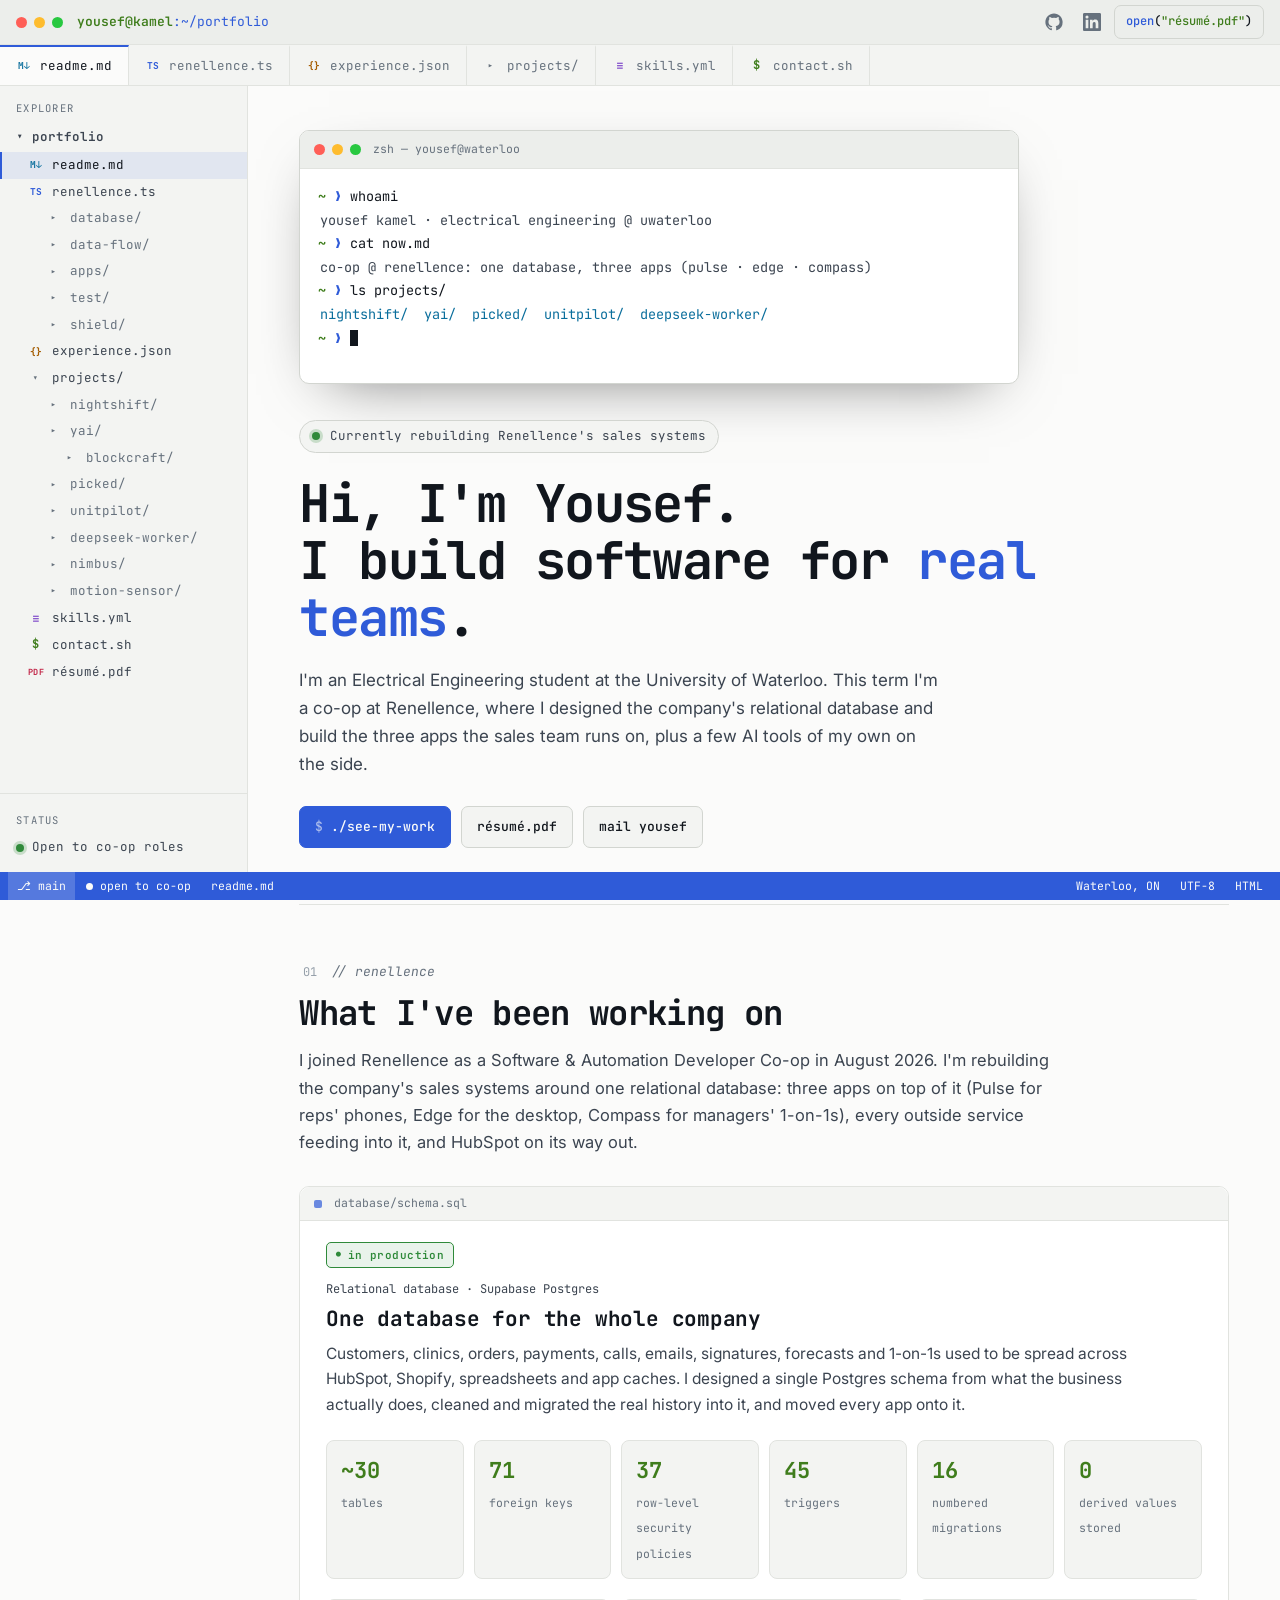
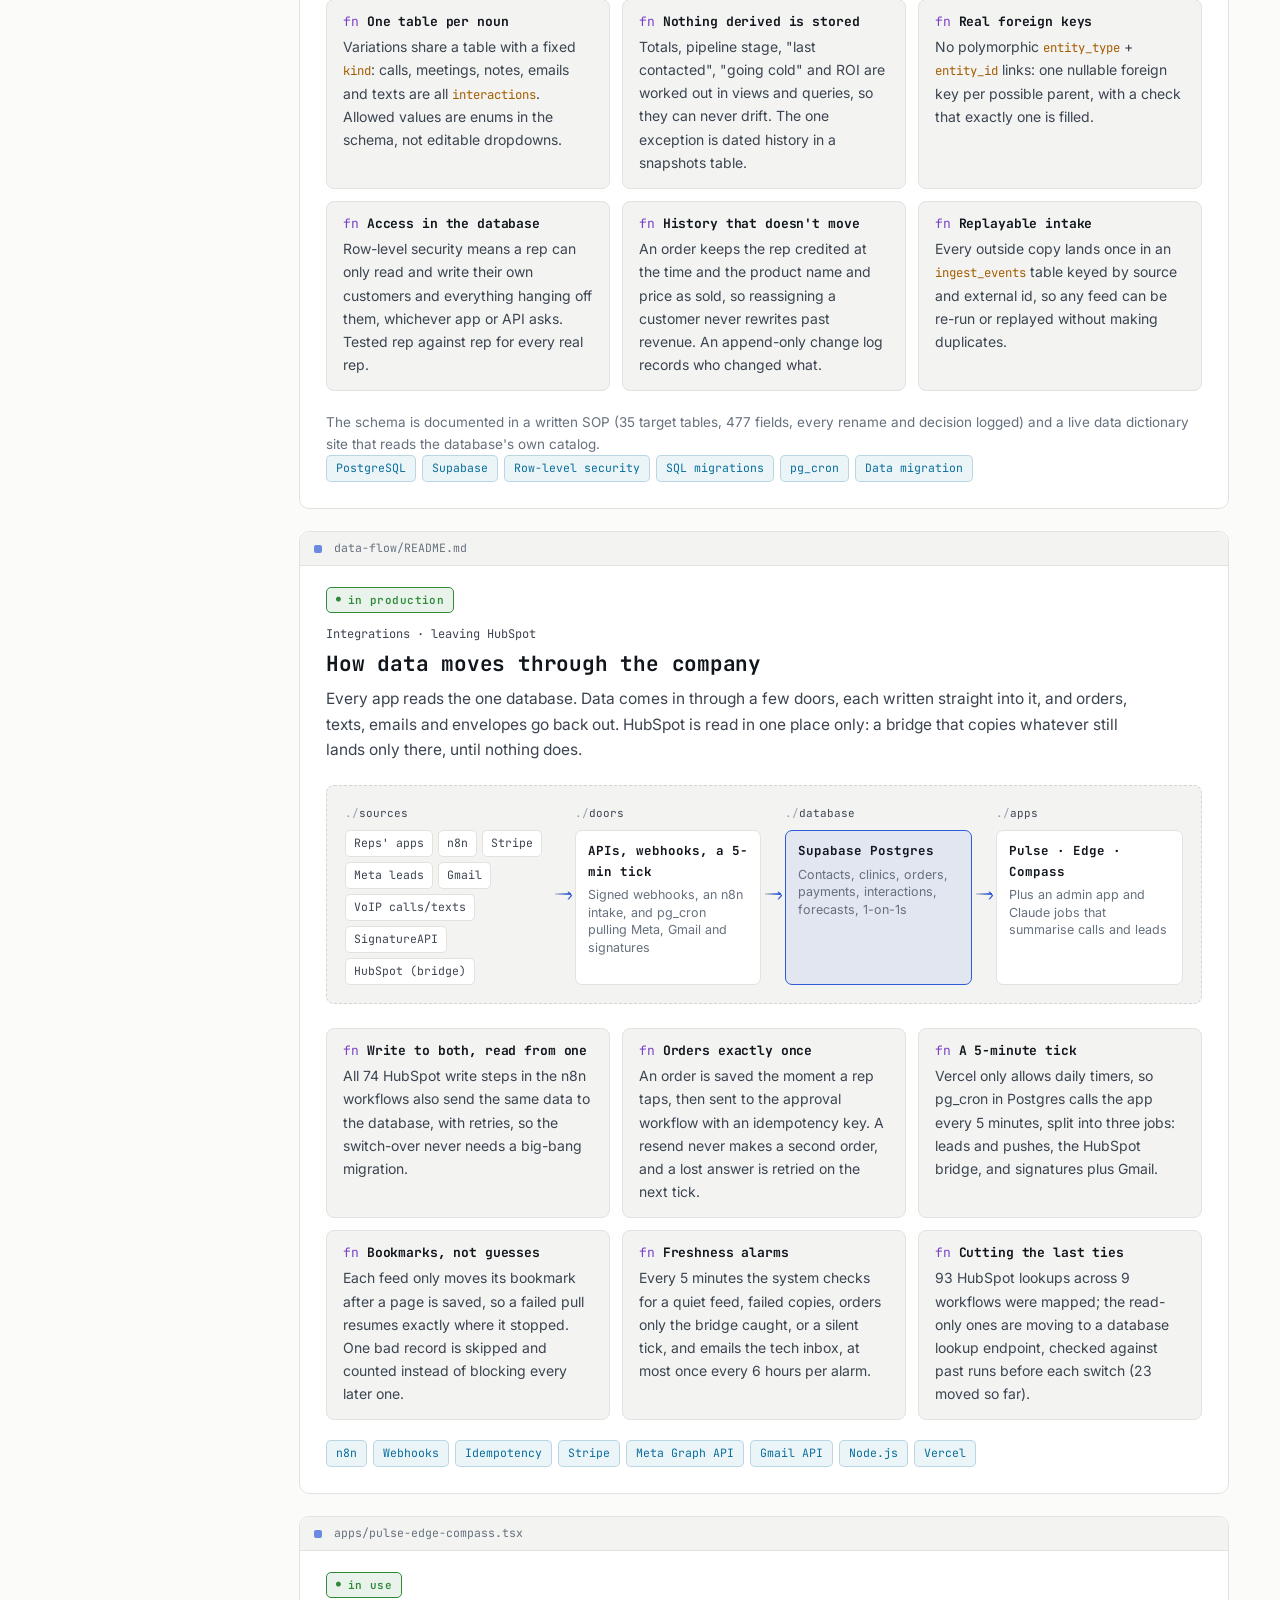
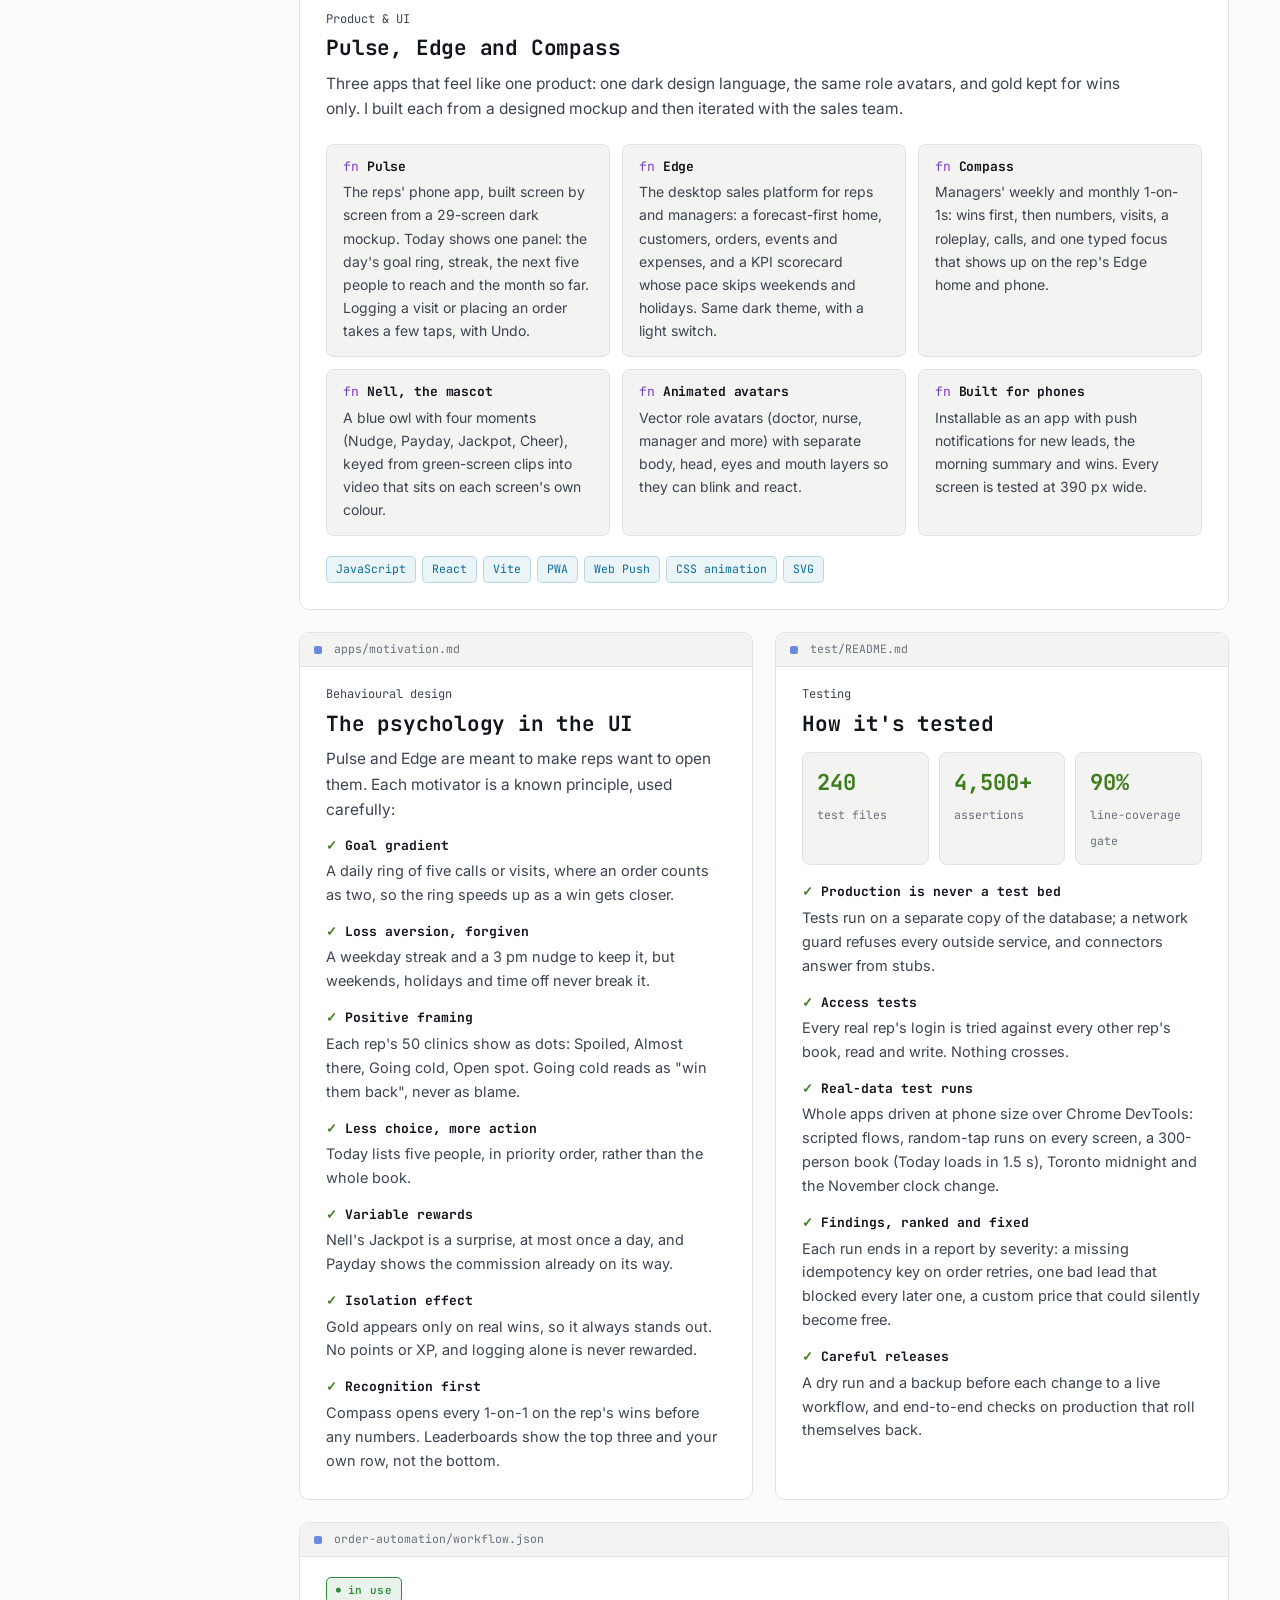
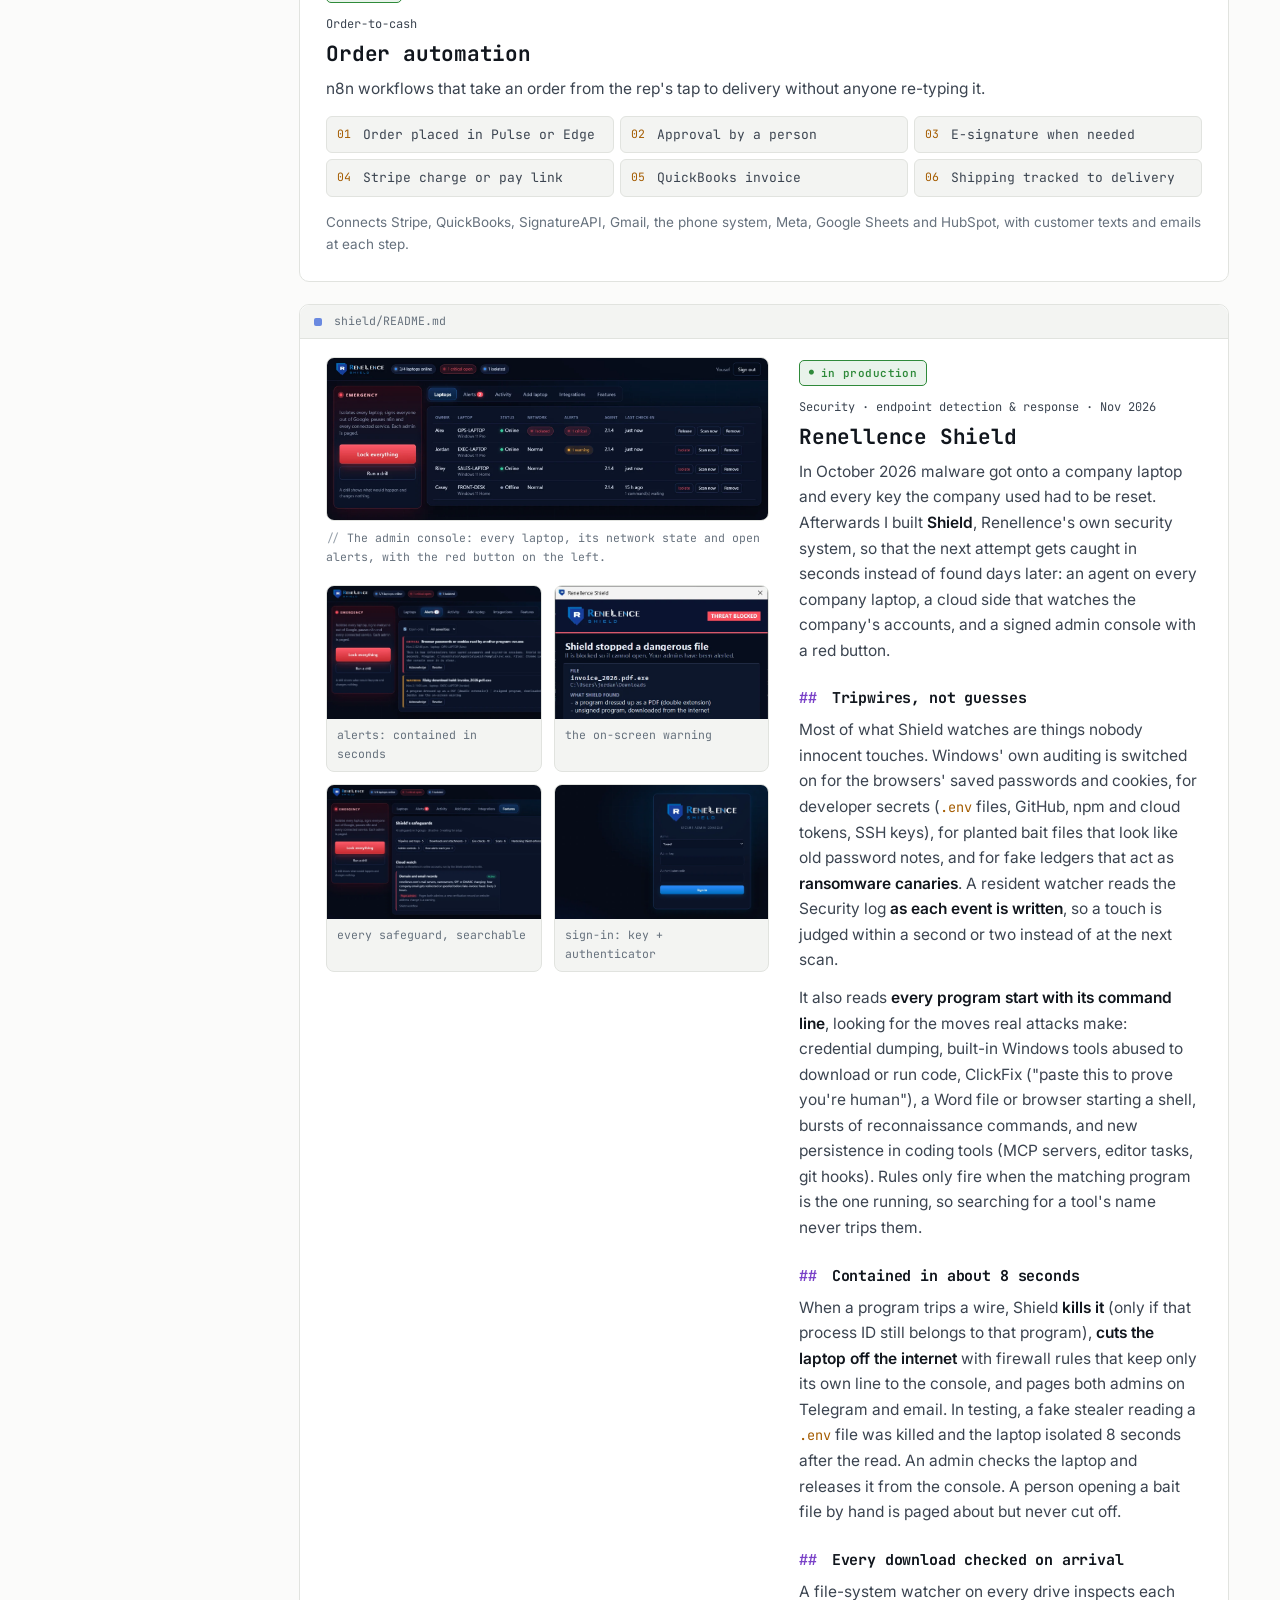
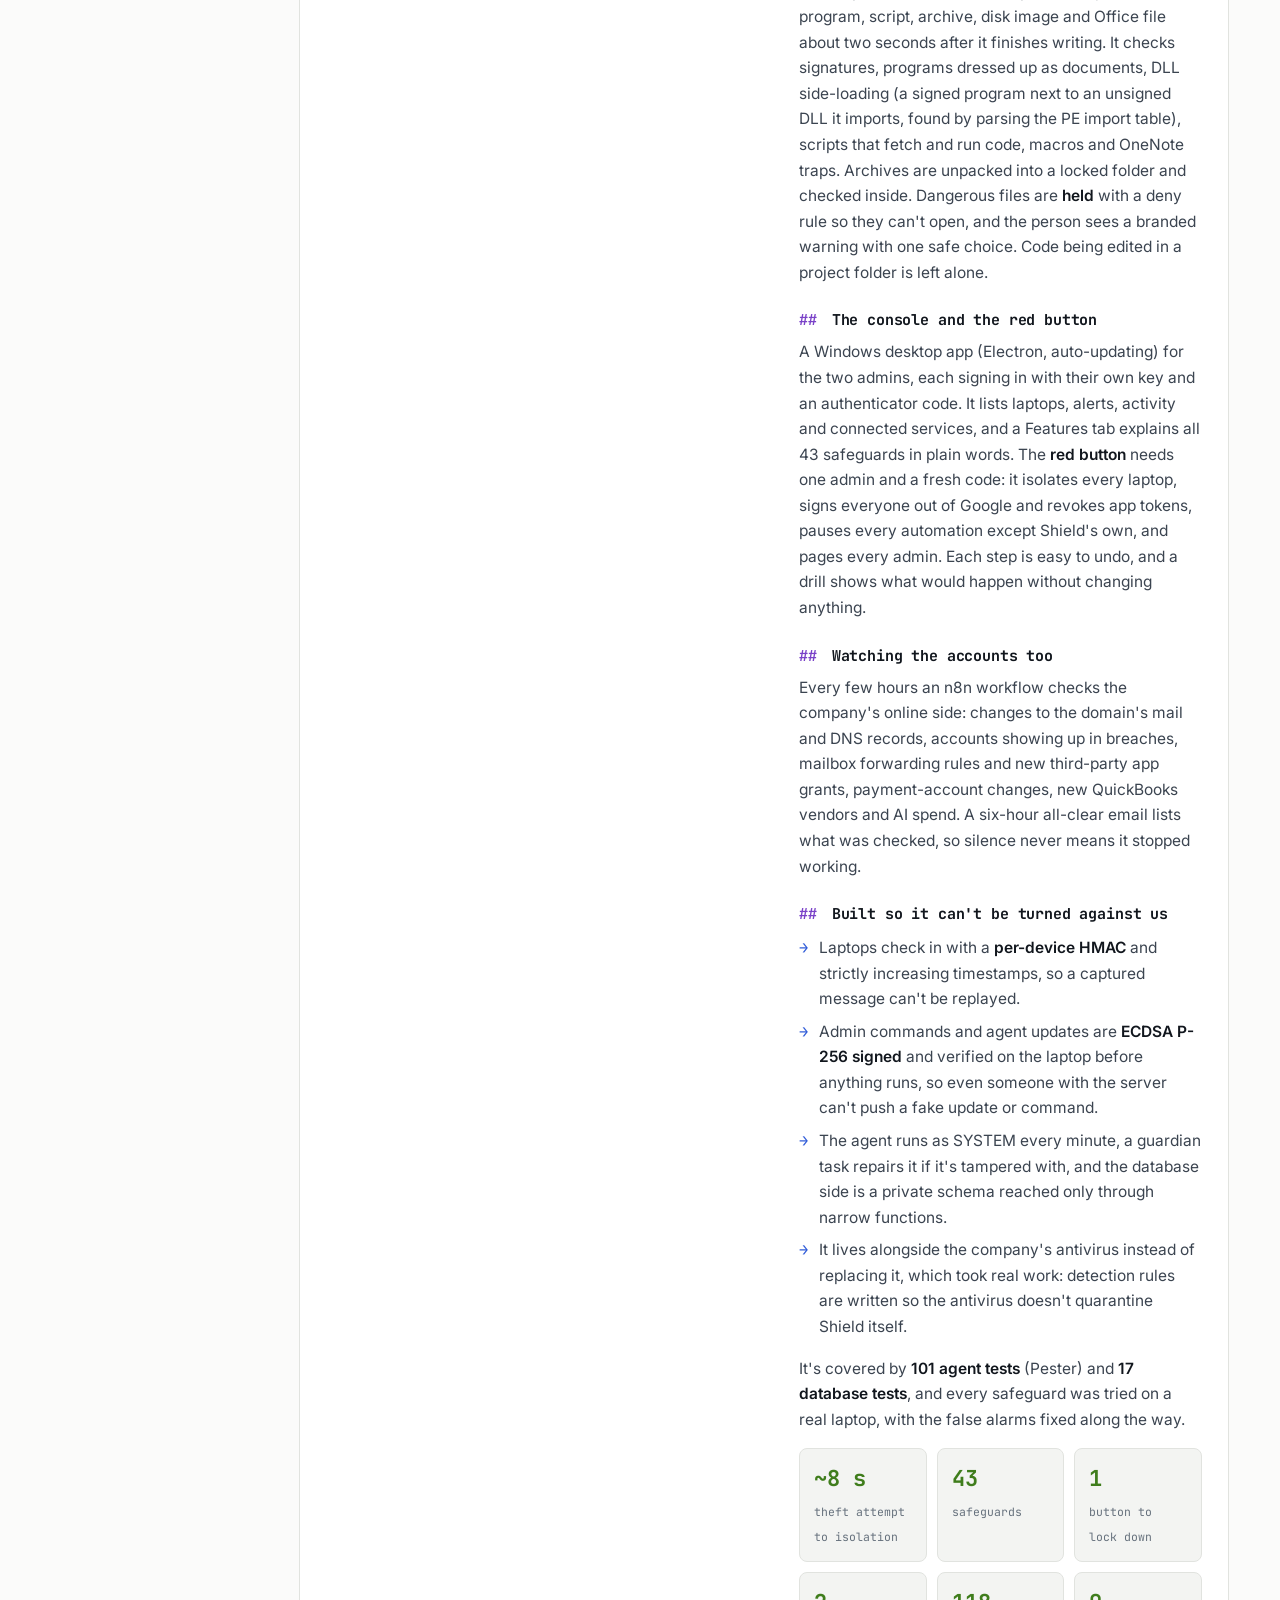
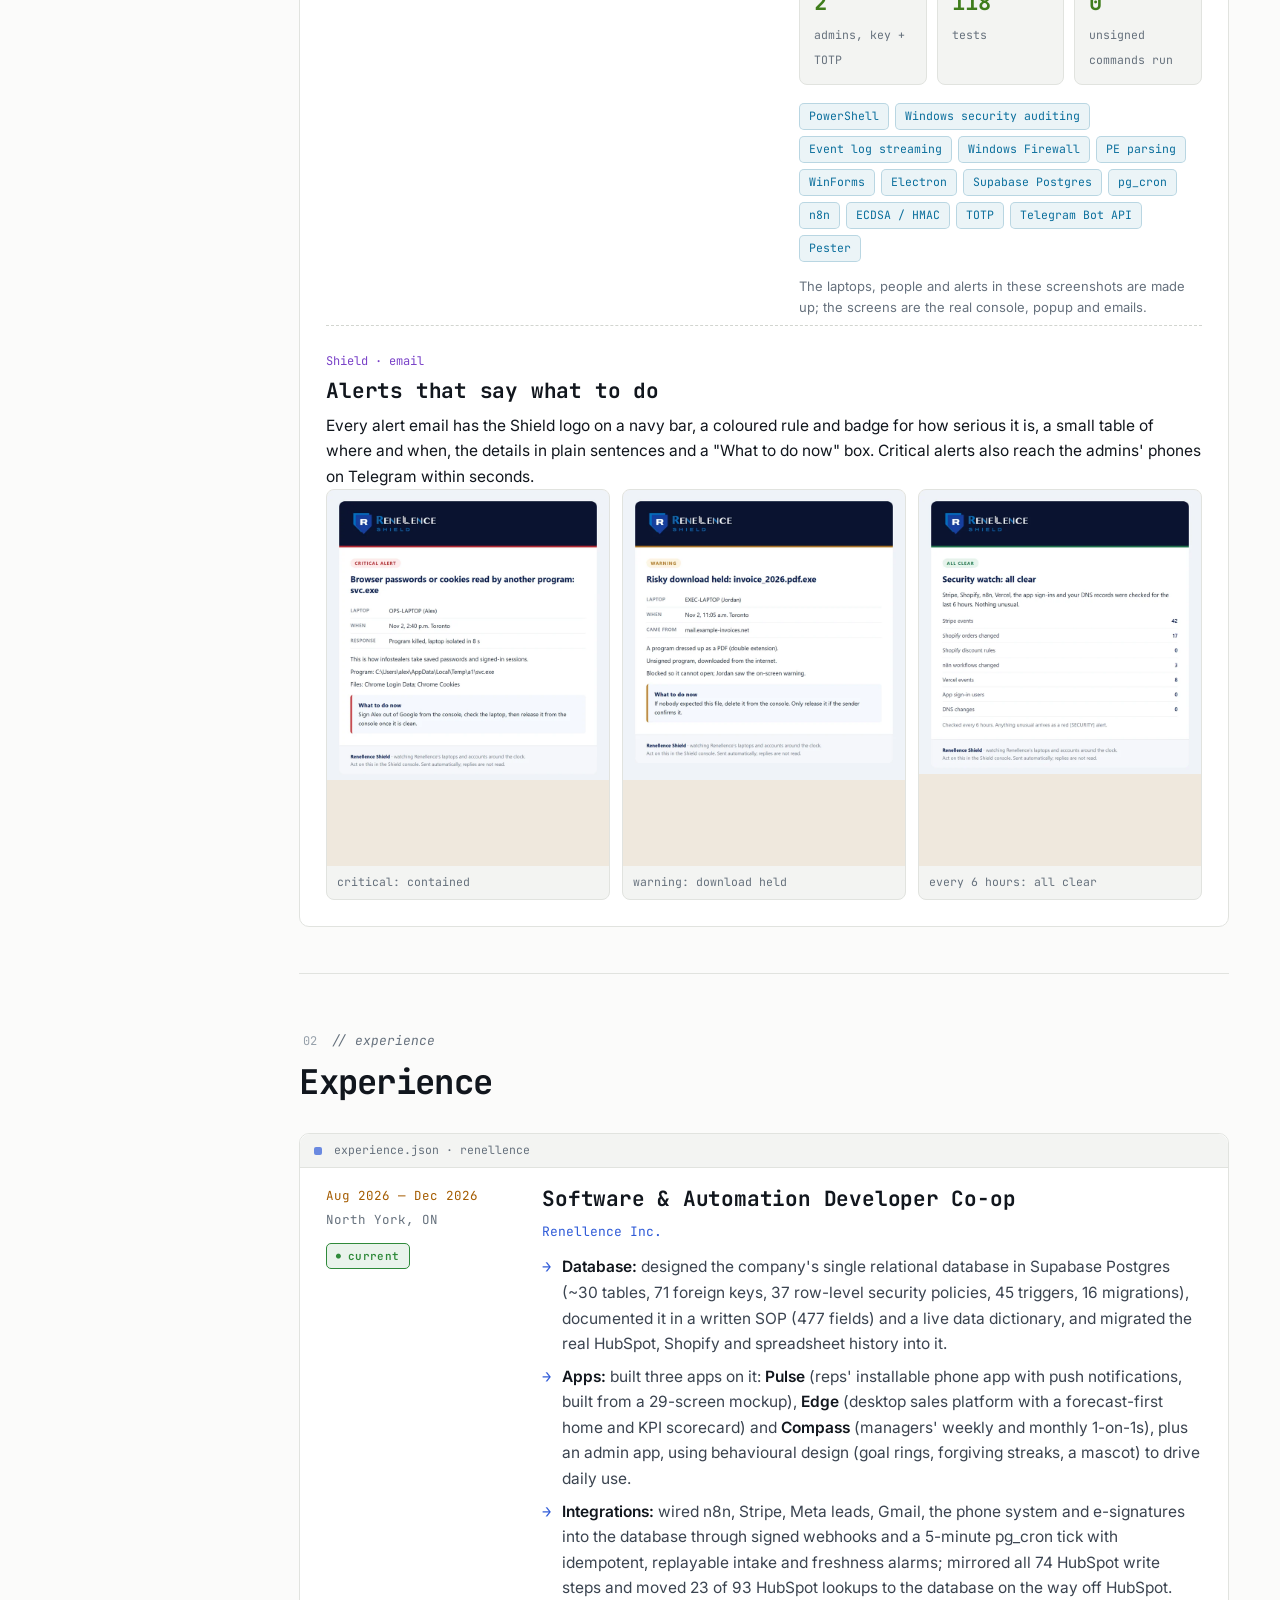
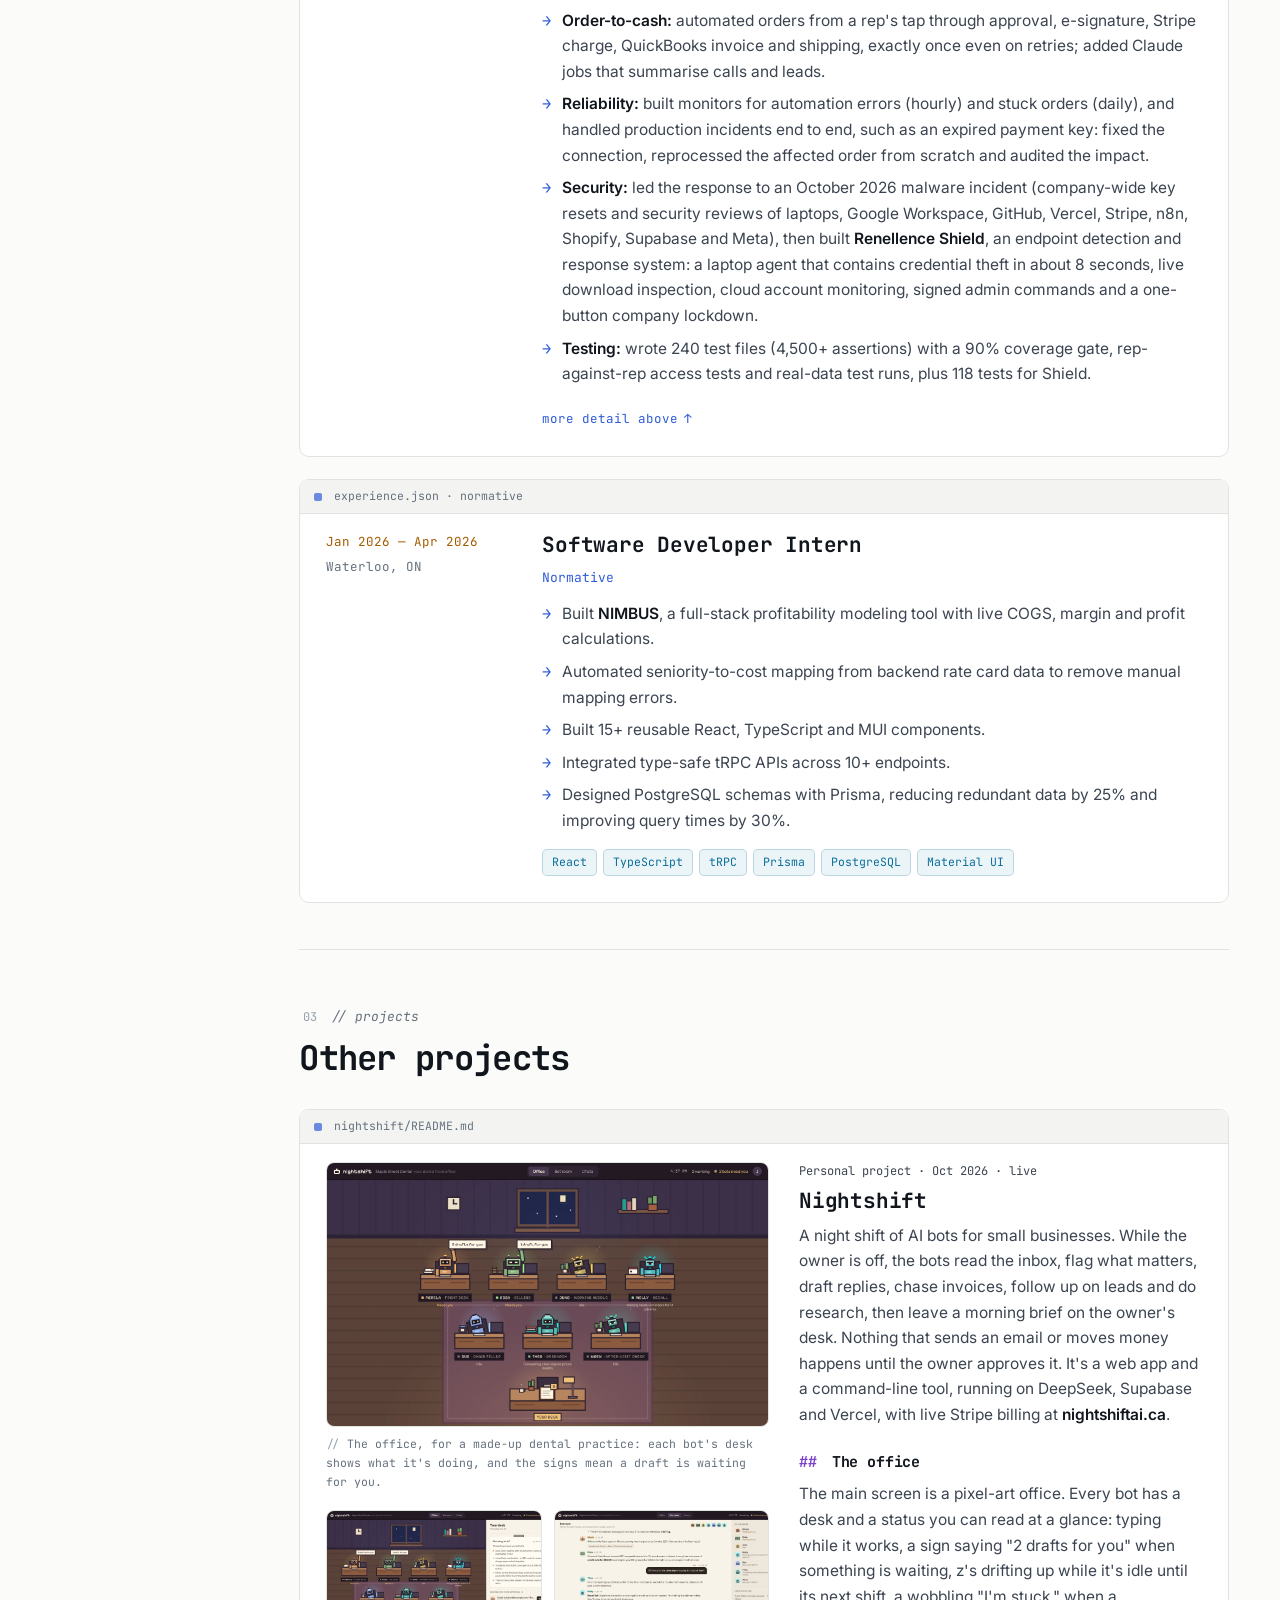
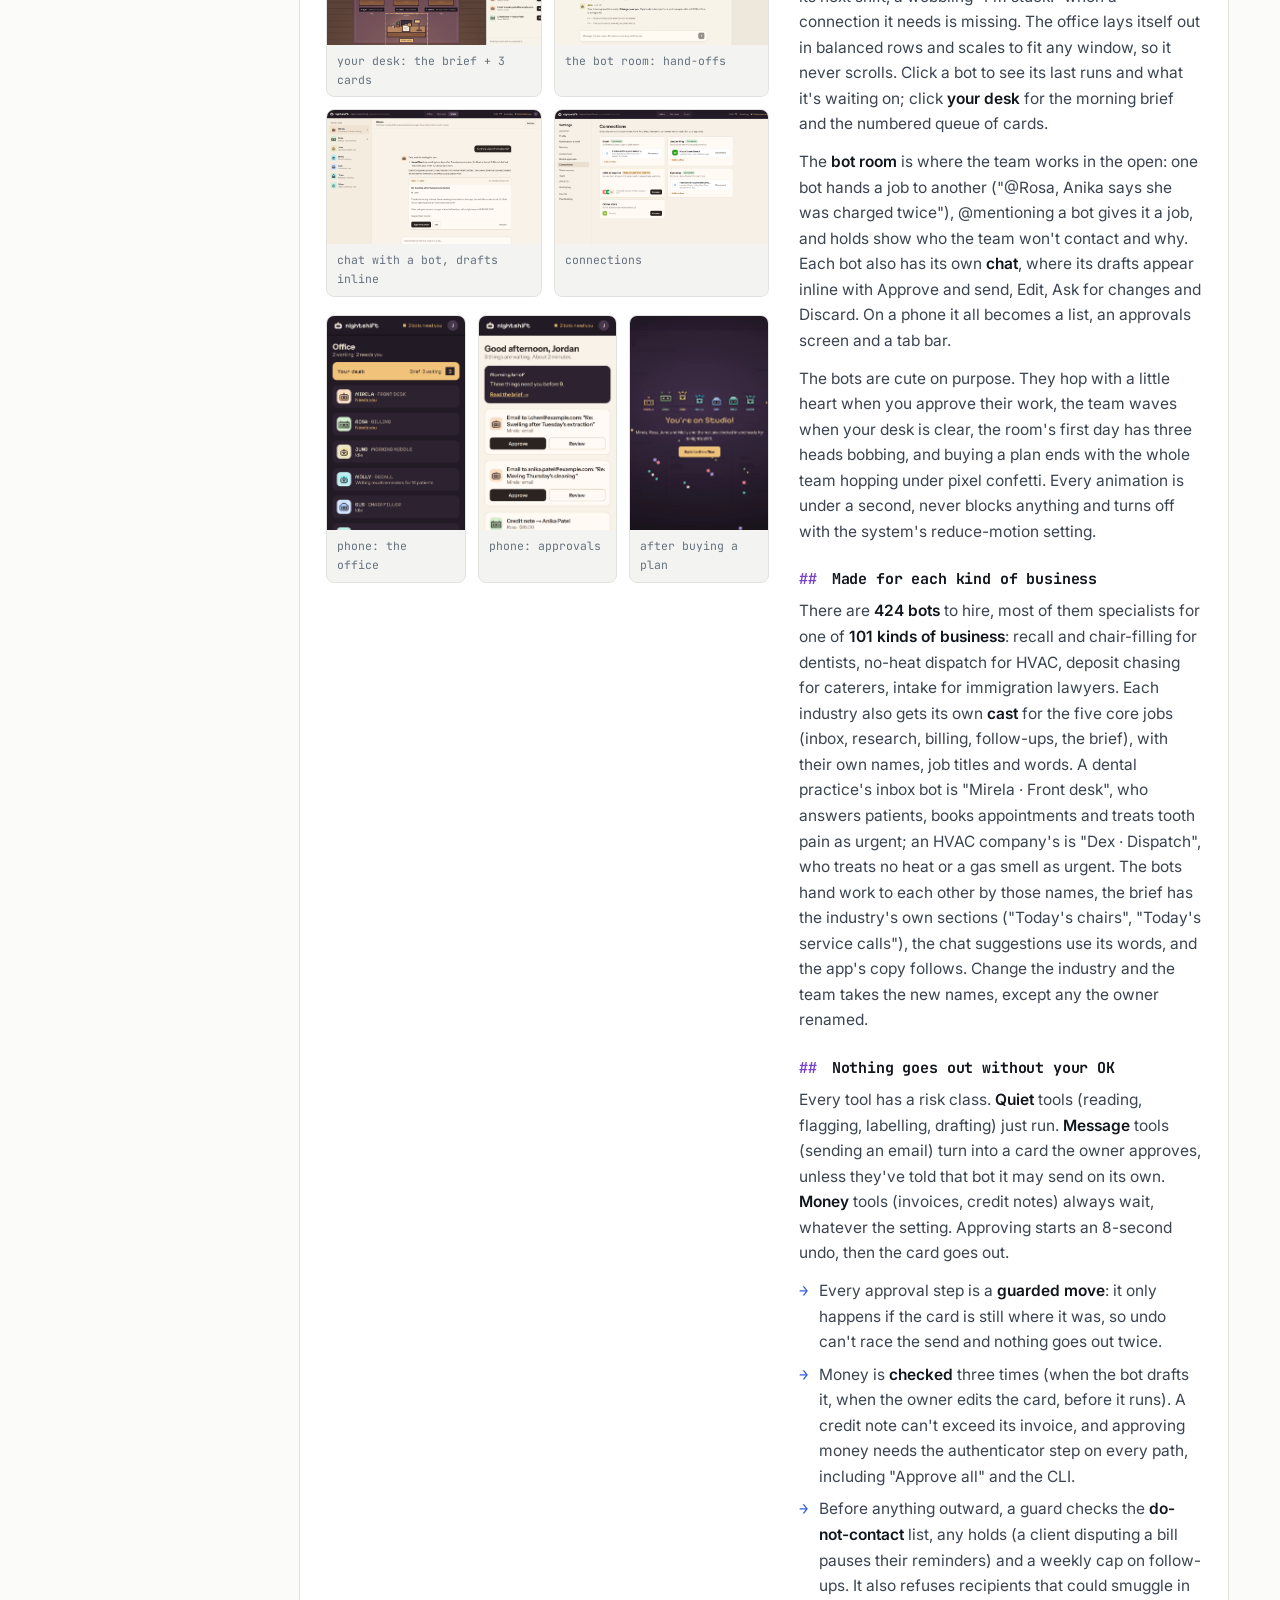
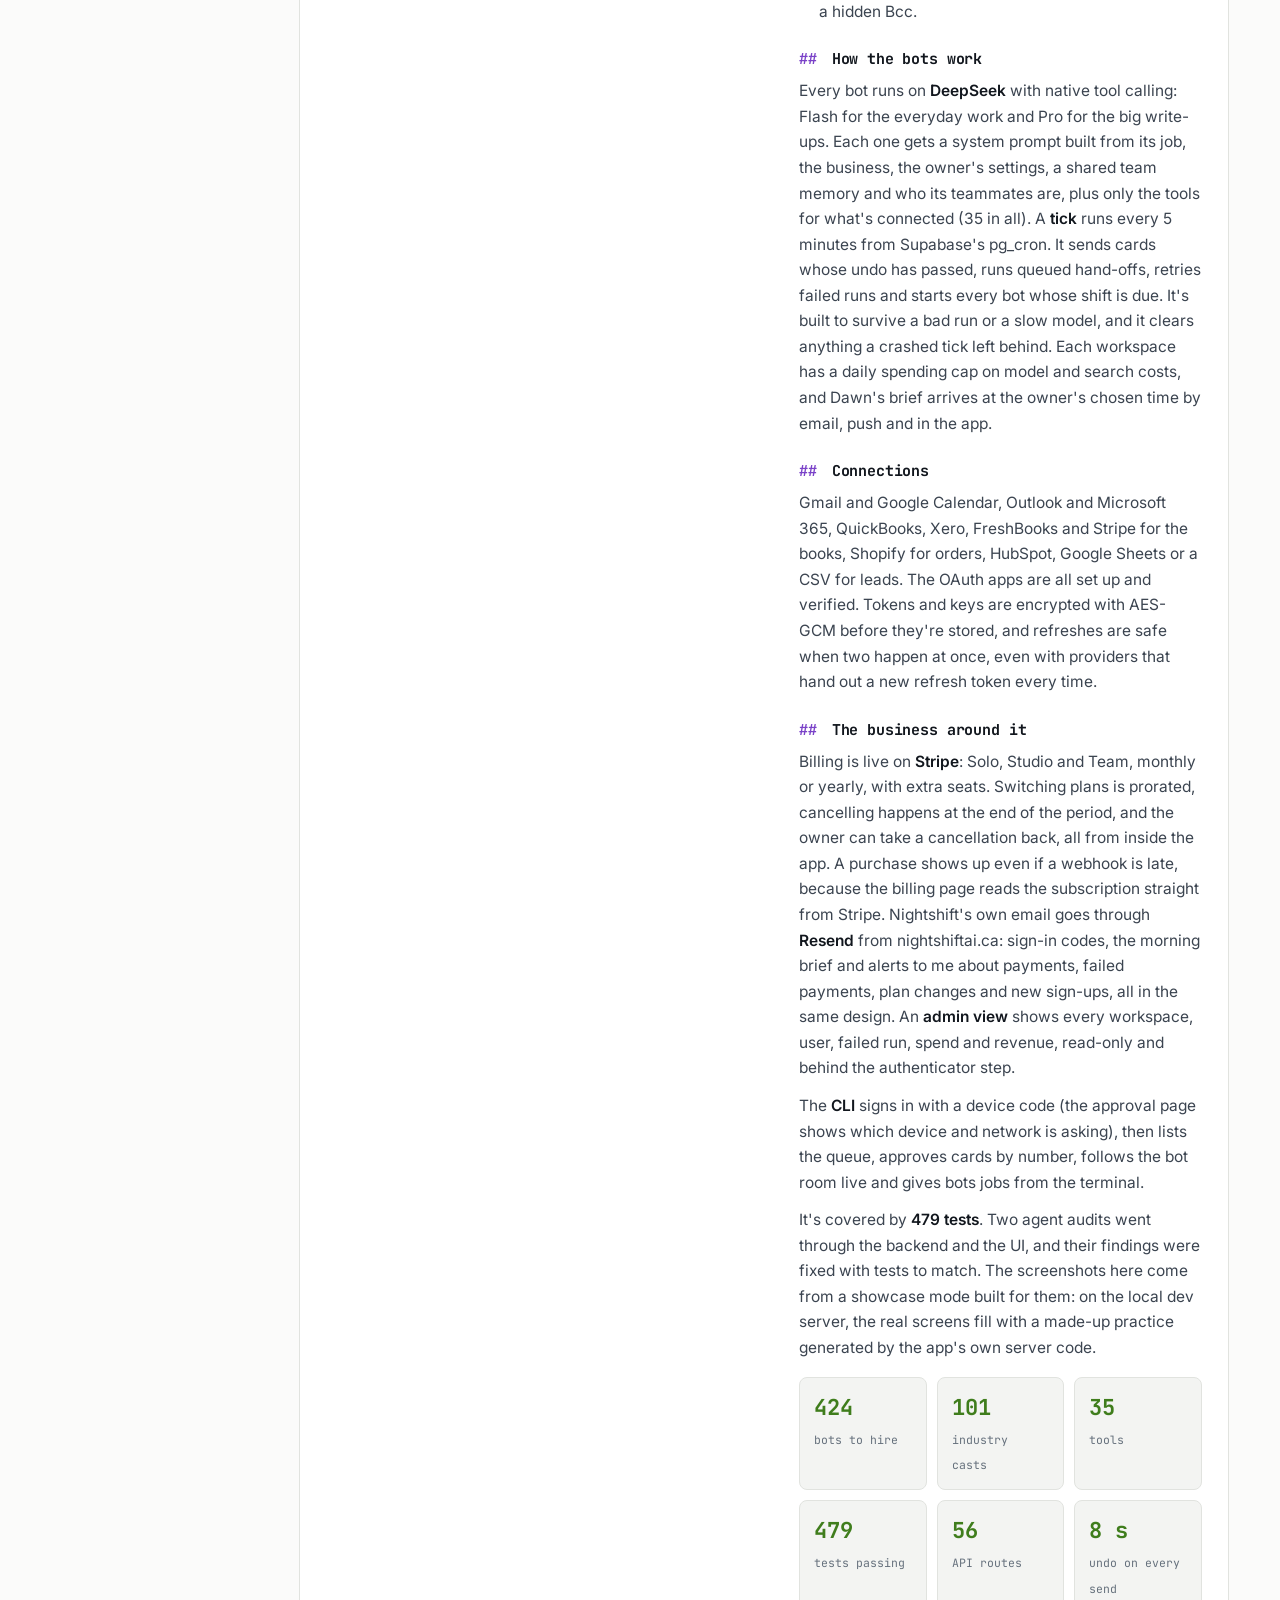
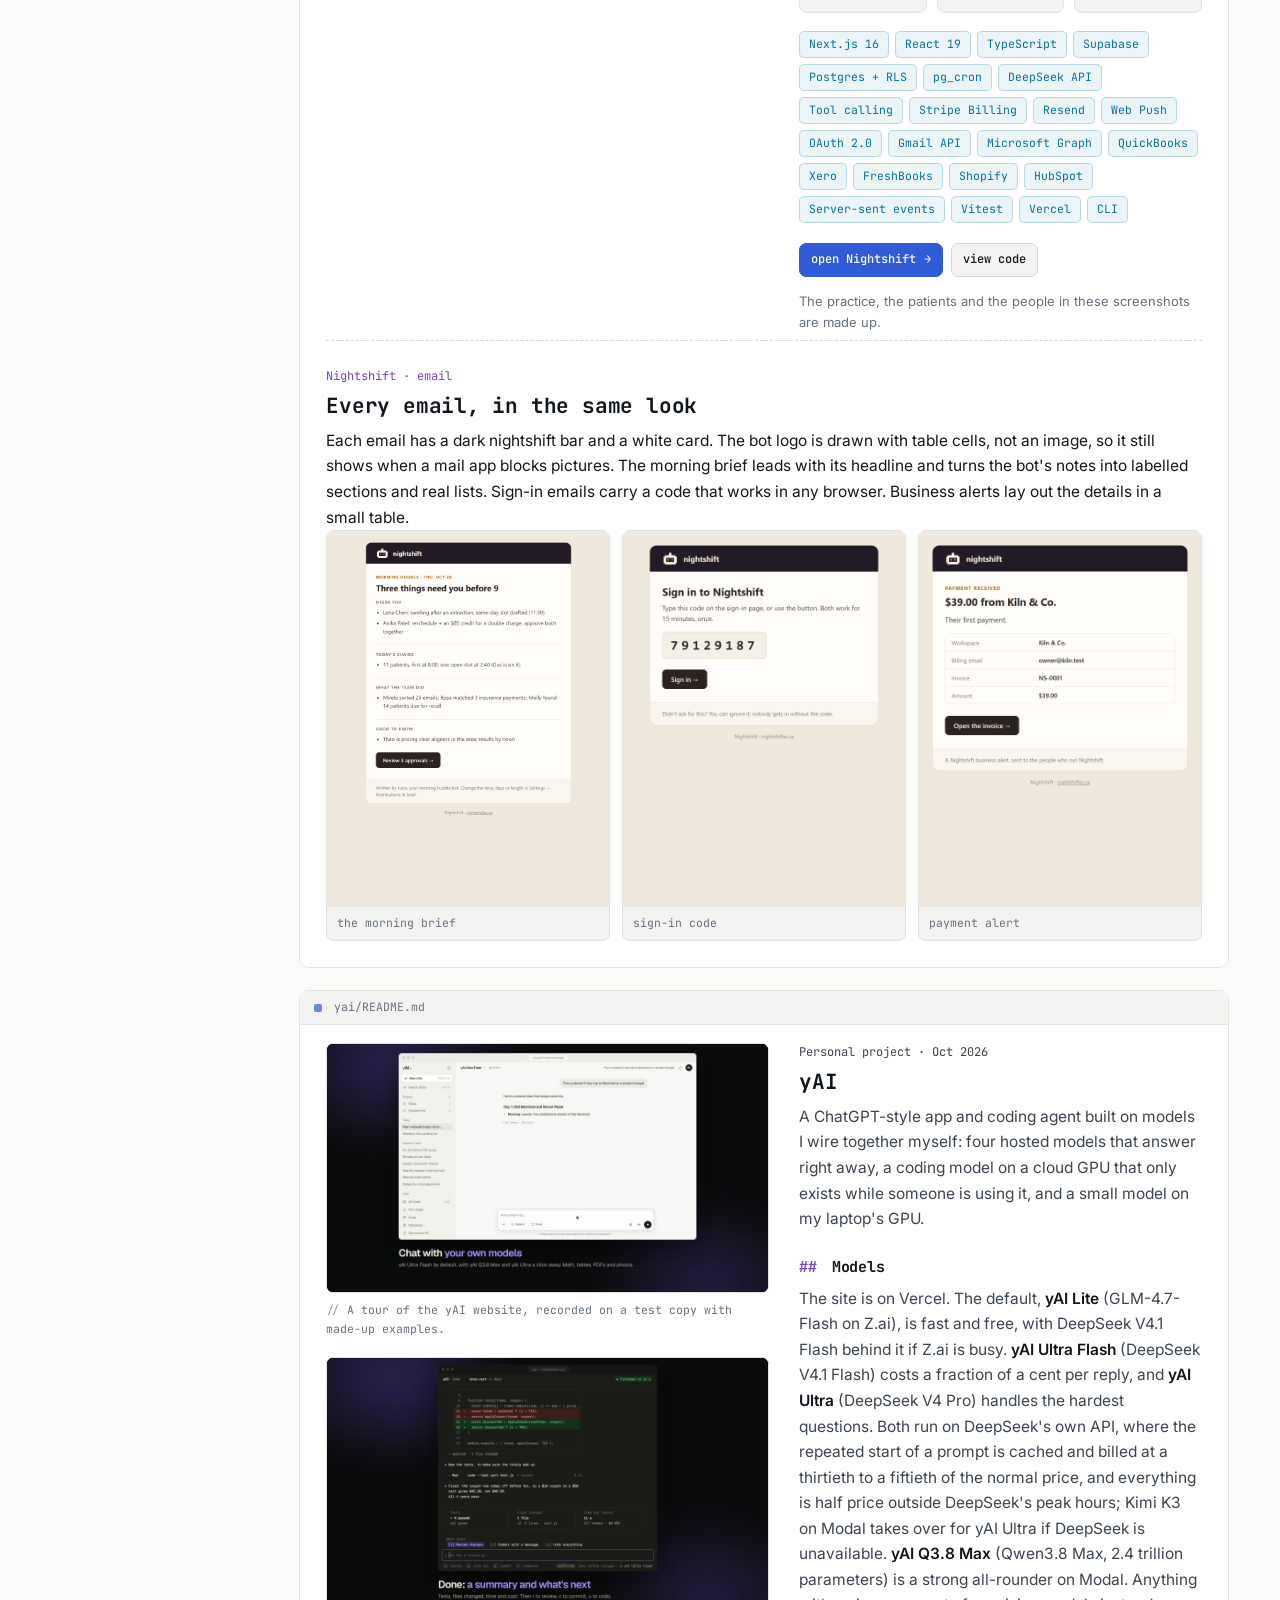
==== commit dc8e8386: "Experience: fuller Renellence entry (database, apps, integrations, order-to-cash, reliability, secur" ====
--- a/index.html
+++ b/index.html
@@ -474,10 +474,13 @@
             <h3>Software &amp; Automation Developer Co-op</h3>
             <p class="role-org">Renellence Inc.</p>
             <ul class="bullets">
-              <li>Designed the company's relational database in Supabase Postgres (~30 tables, row-level security, 16 migrations) and migrated the real HubSpot and Shopify history into it.</li>
-              <li>Built three apps on it: <strong>Pulse</strong> (reps' phone app), <strong>Edge</strong> (desktop sales platform) and <strong>Compass</strong> (managers' 1-on-1s), using behavioural design to drive daily use.</li>
-              <li>Wired n8n, Stripe, Meta, Gmail, the phone system and e-signatures into the database with idempotent, replayable intake, while moving off HubSpot.</li>
-              <li>Wrote 240 test files (4,500+ assertions) with a 90% coverage gate, access tests and real-data test runs.</li>
+              <li><strong>Database:</strong> designed the company's single relational database in Supabase Postgres (~30 tables, 71 foreign keys, 37 row-level security policies, 45 triggers, 16 migrations), documented it in a written SOP (477 fields) and a live data dictionary, and migrated the real HubSpot, Shopify and spreadsheet history into it.</li>
+              <li><strong>Apps:</strong> built three apps on it: <strong>Pulse</strong> (reps' installable phone app with push notifications, built from a 29-screen mockup), <strong>Edge</strong> (desktop sales platform with a forecast-first home and KPI scorecard) and <strong>Compass</strong> (managers' weekly and monthly 1-on-1s), plus an admin app, using behavioural design (goal rings, forgiving streaks, a mascot) to drive daily use.</li>
+              <li><strong>Integrations:</strong> wired n8n, Stripe, Meta leads, Gmail, the phone system and e-signatures into the database through signed webhooks and a 5-minute pg_cron tick with idempotent, replayable intake and freshness alarms; mirrored all 74 HubSpot write steps and moved 23 of 93 HubSpot lookups to the database on the way off HubSpot.</li>
+              <li><strong>Order-to-cash:</strong> automated orders from a rep's tap through approval, e-signature, Stripe charge, QuickBooks invoice and shipping, exactly once even on retries; added Claude jobs that summarise calls and leads.</li>
+              <li><strong>Reliability:</strong> built monitors for automation errors (hourly) and stuck orders (daily), and handled production incidents end to end, such as an expired payment key: fixed the connection, reprocessed the affected order from scratch and audited the impact.</li>
+              <li><strong>Security:</strong> led the response to an October 2026 malware incident (company-wide key resets and security reviews of laptops, Google Workspace, GitHub, Vercel, Stripe, n8n, Shopify, Supabase and Meta), then built <strong>Renellence Shield</strong>, an endpoint detection and response system: a laptop agent that contains credential theft in about 8 seconds, live download inspection, cloud account monitoring, signed admin commands and a one-button company lockdown.</li>
+              <li><strong>Testing:</strong> wrote 240 test files (4,500+ assertions) with a 90% coverage gate, rep-against-rep access tests and real-data test runs, plus 118 tests for Shield.</li>
             </ul>
             <a class="link-arrow" href="#renellence">more detail above <span aria-hidden="true">↑</span></a>
           </div>
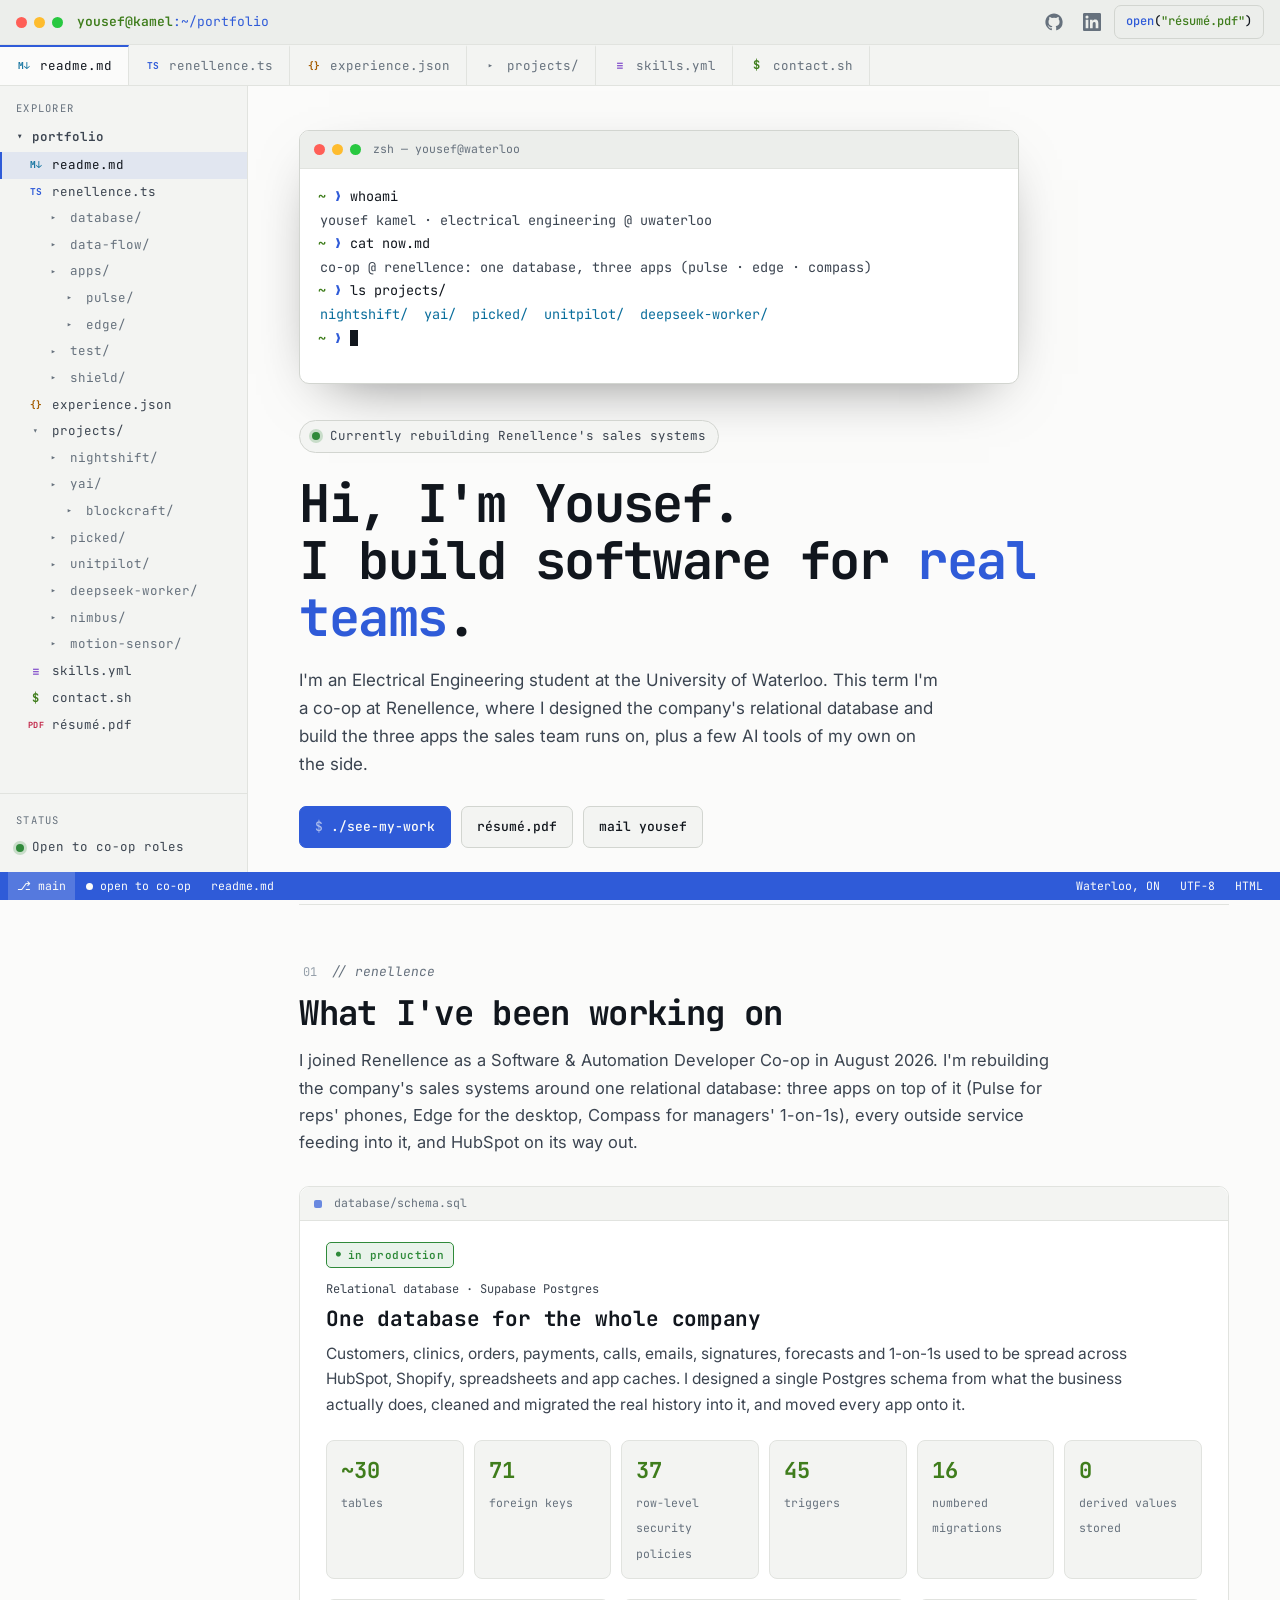
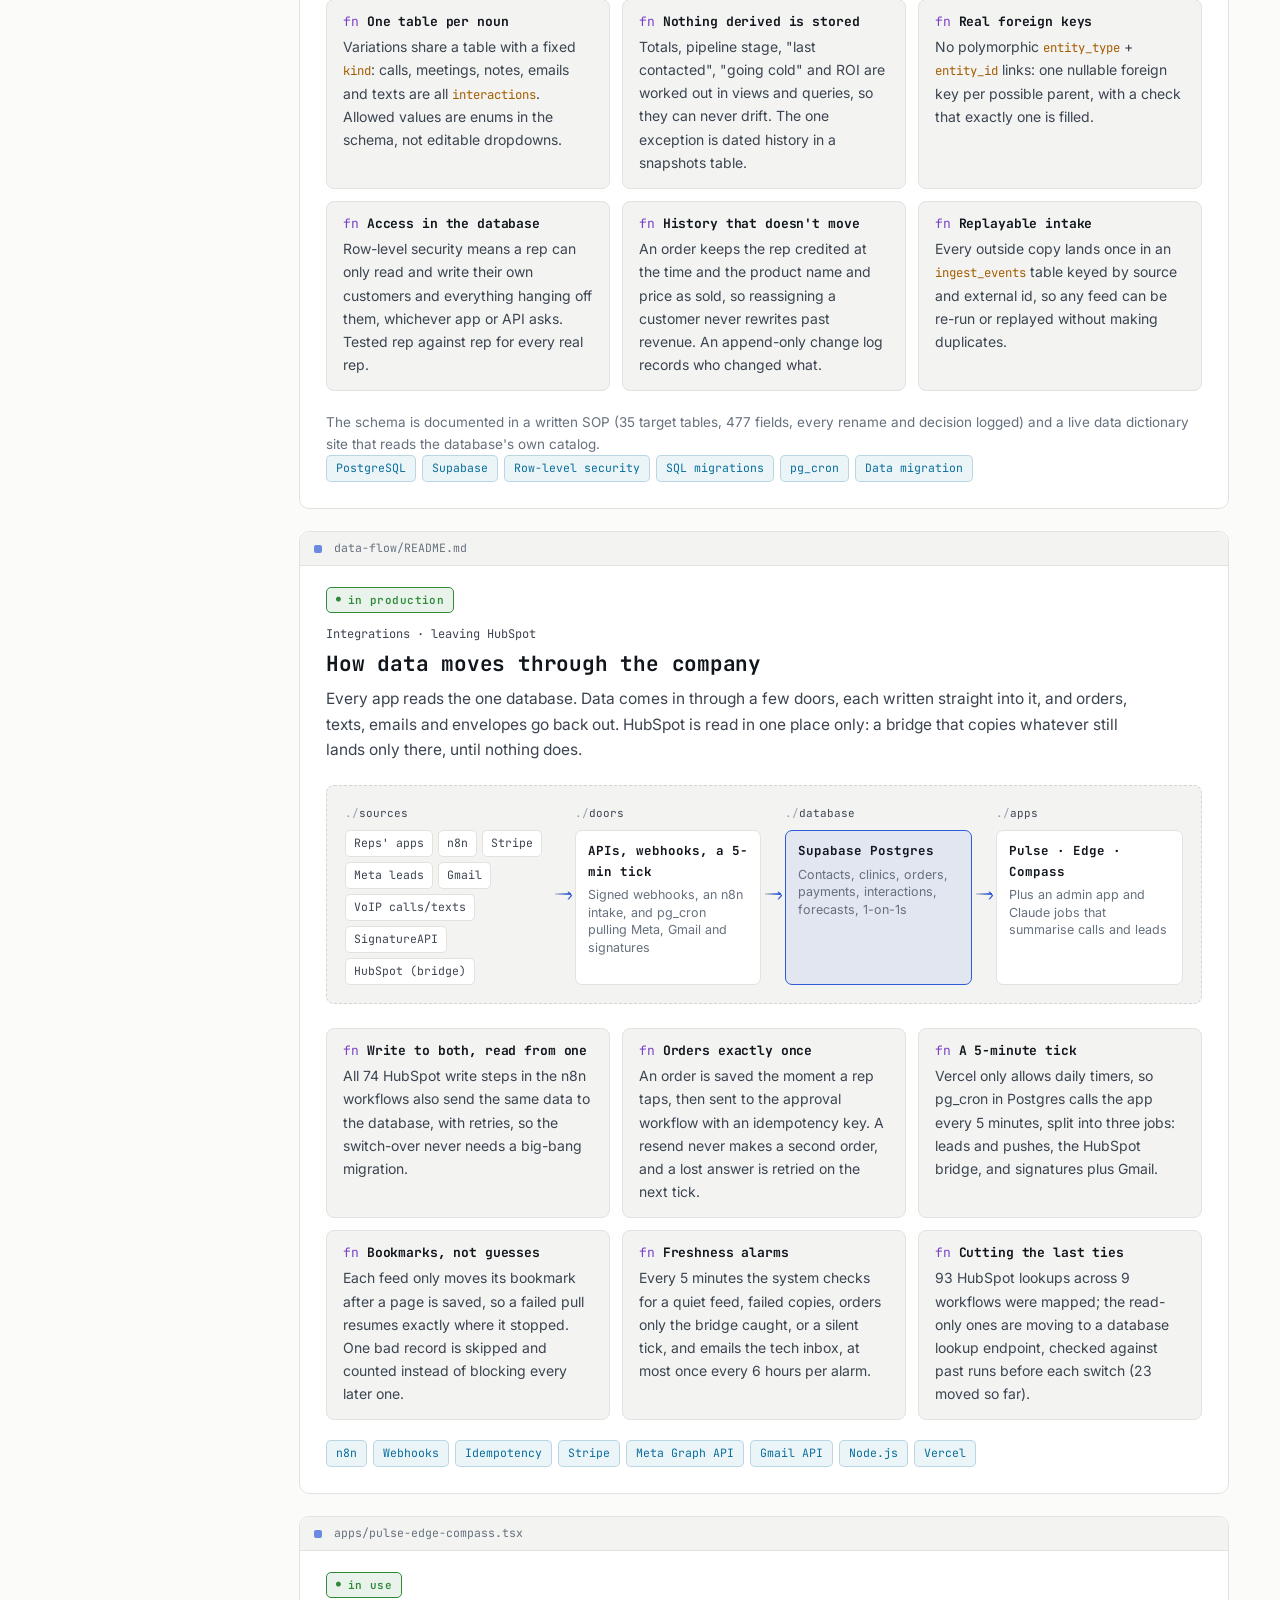
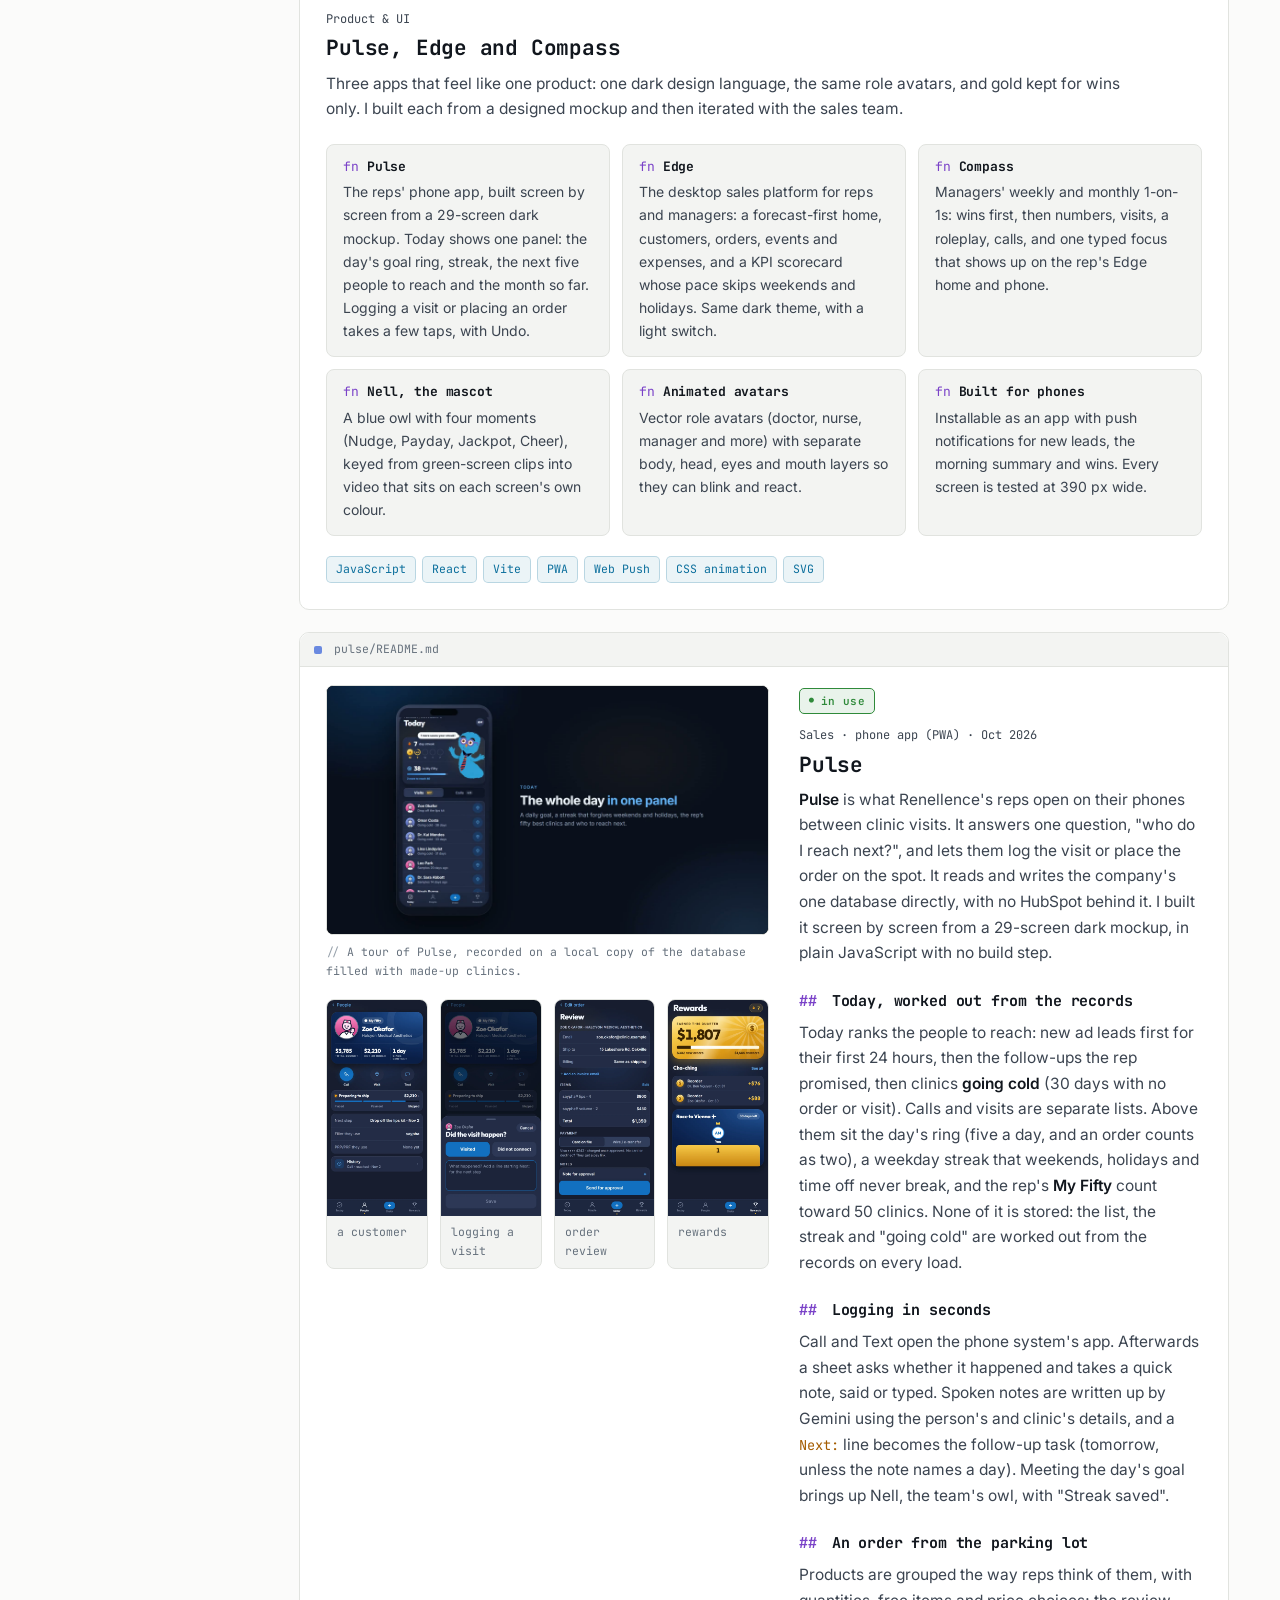
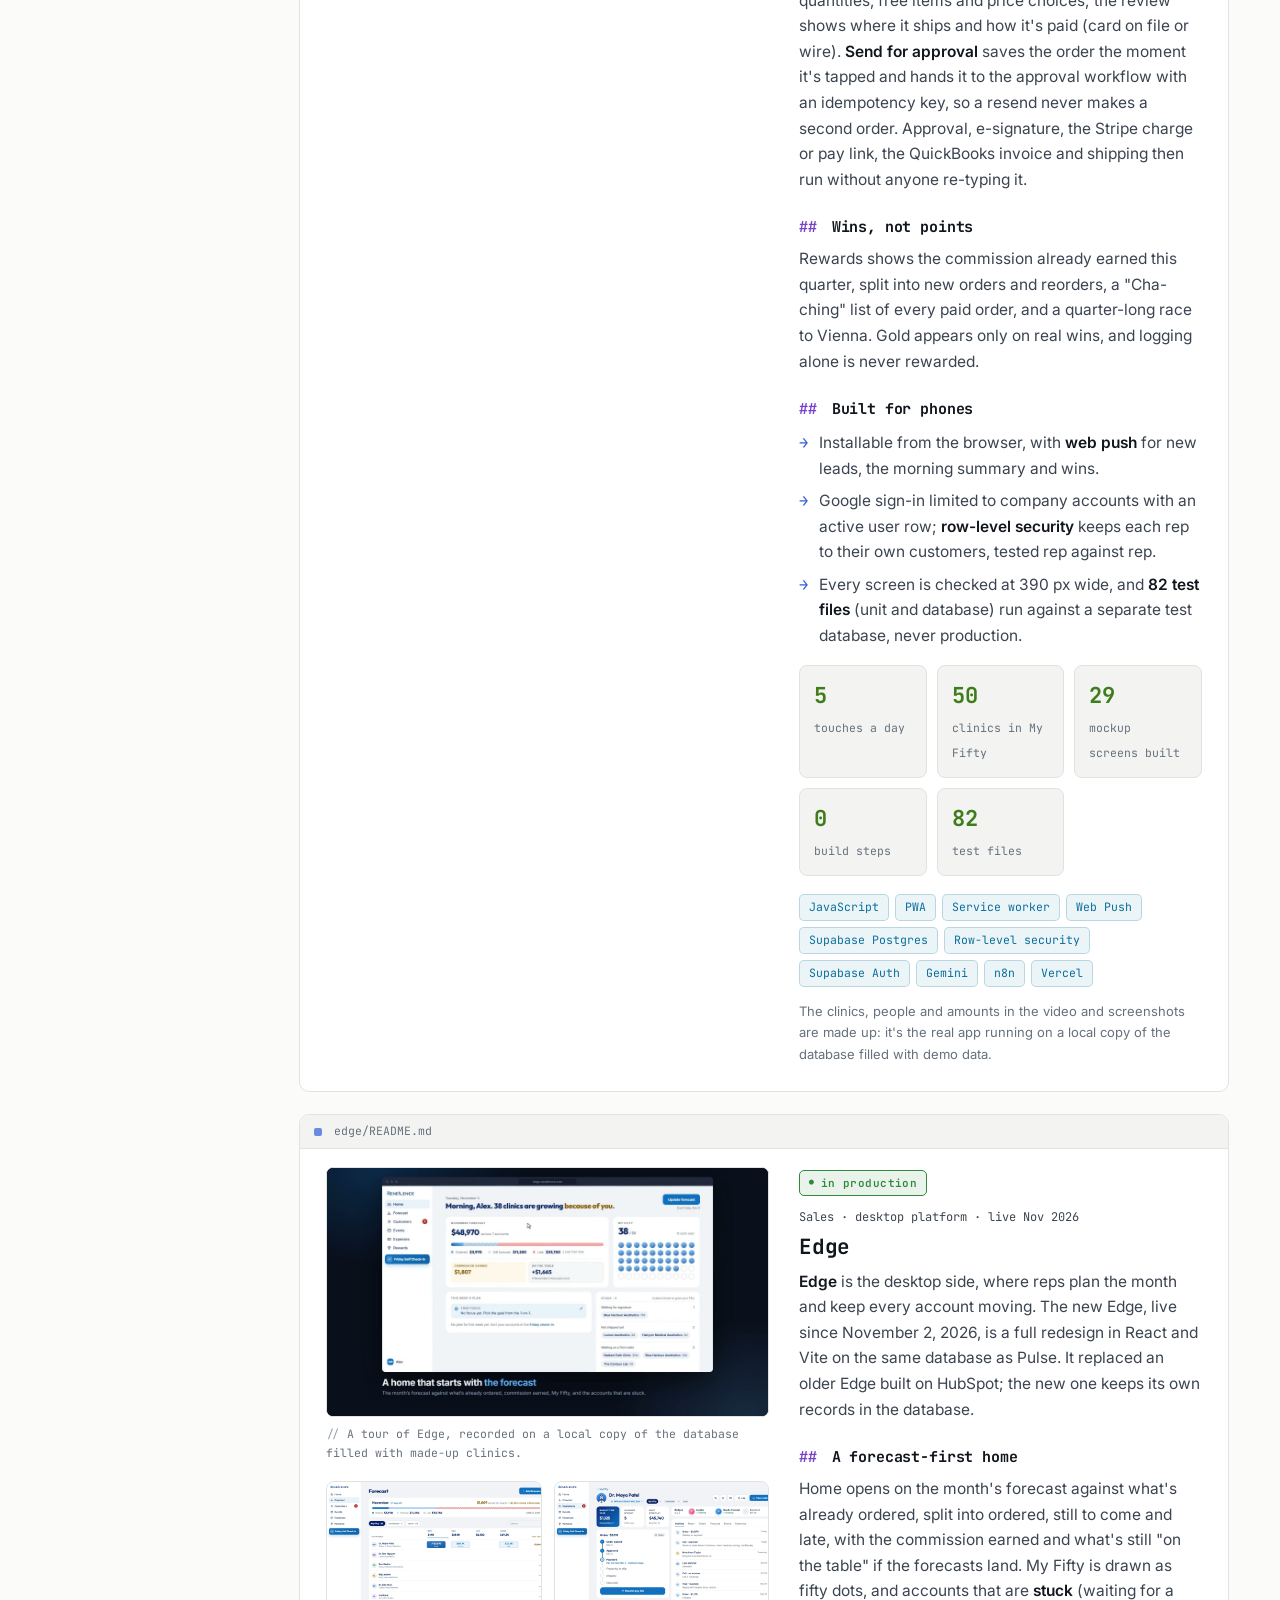
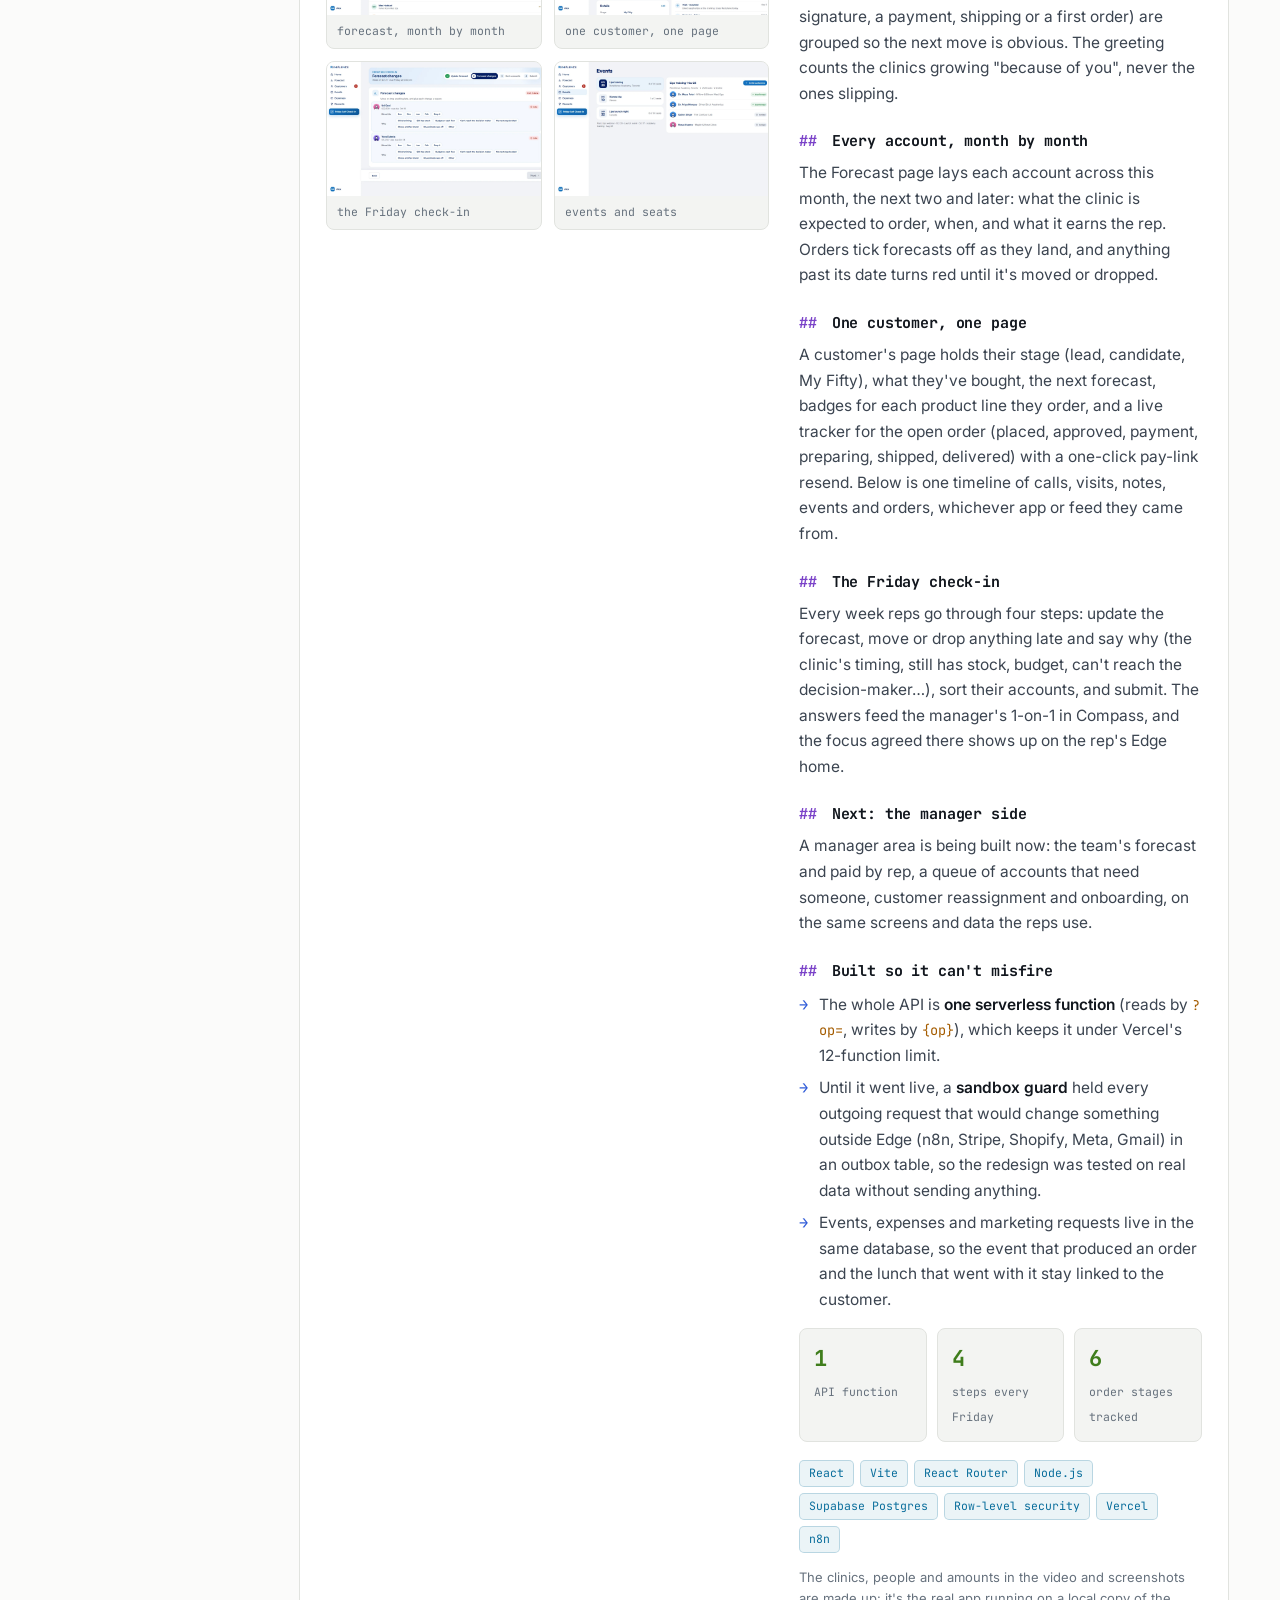
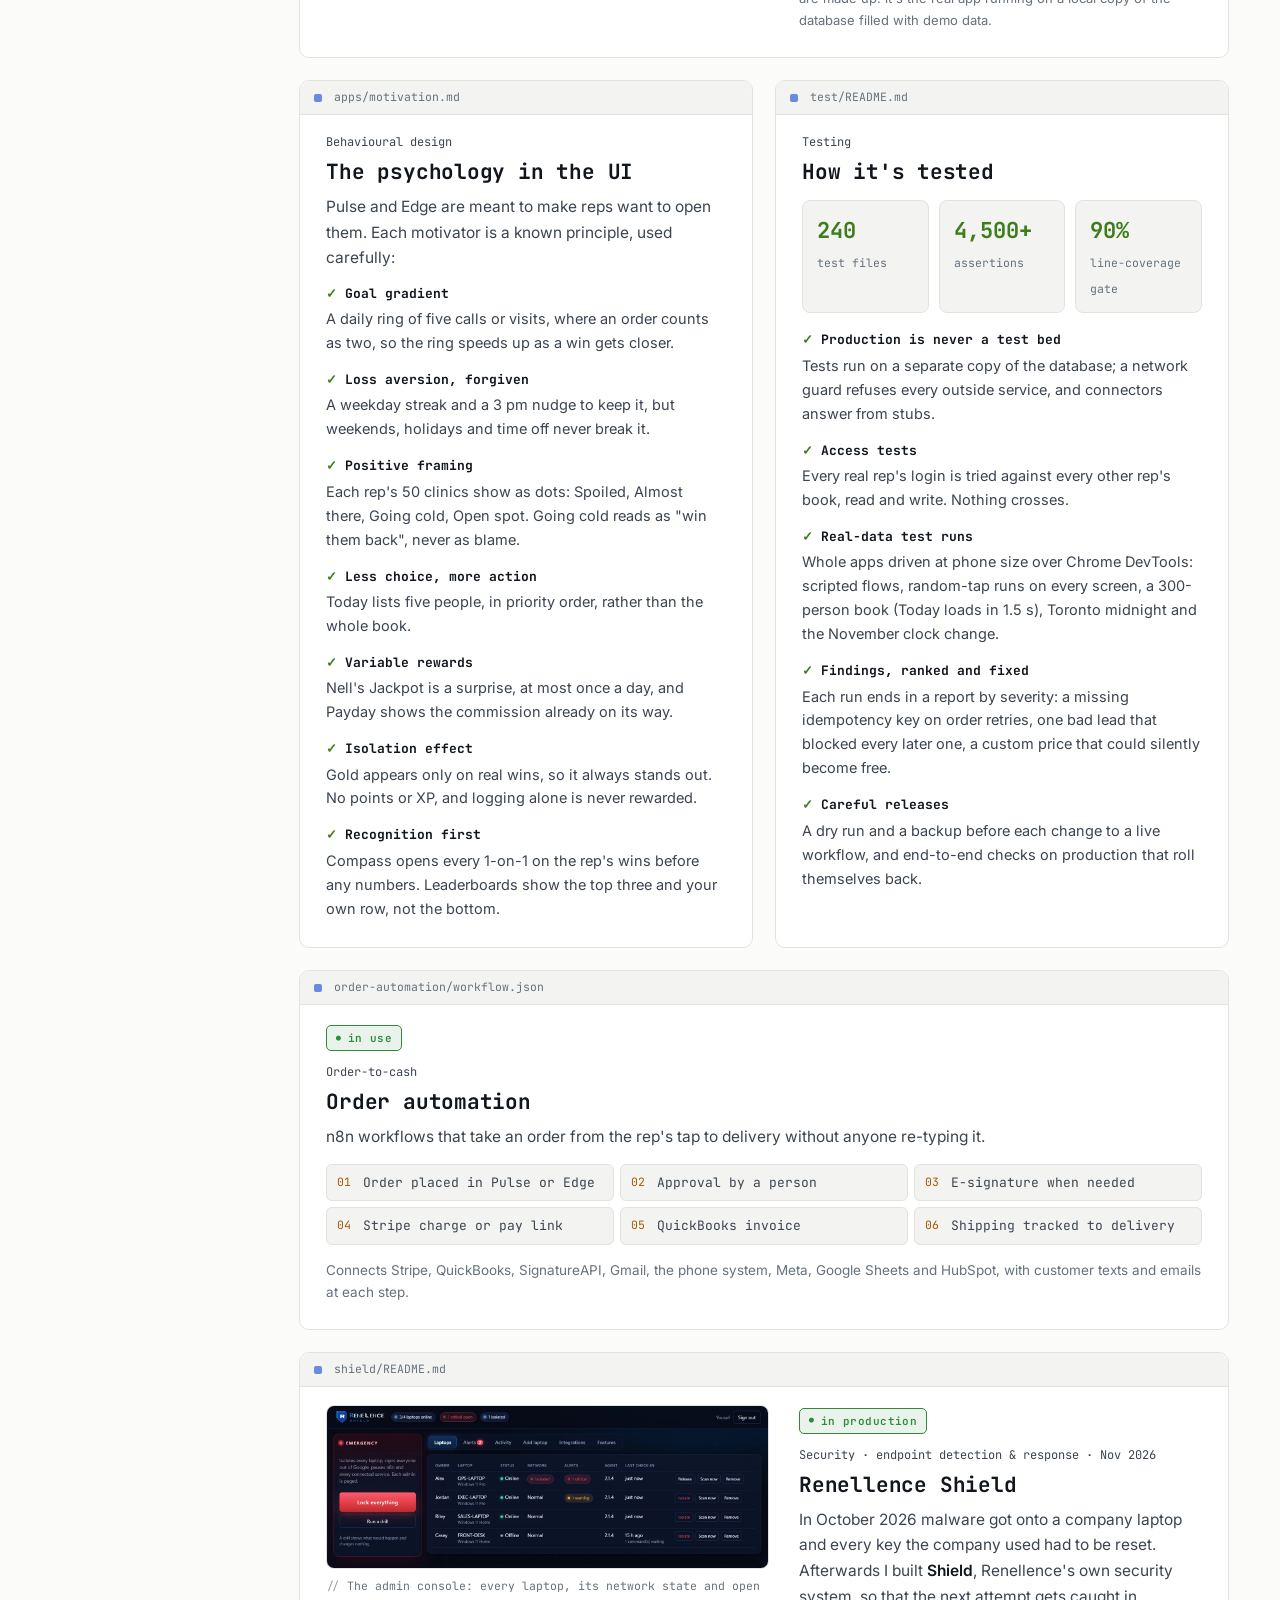
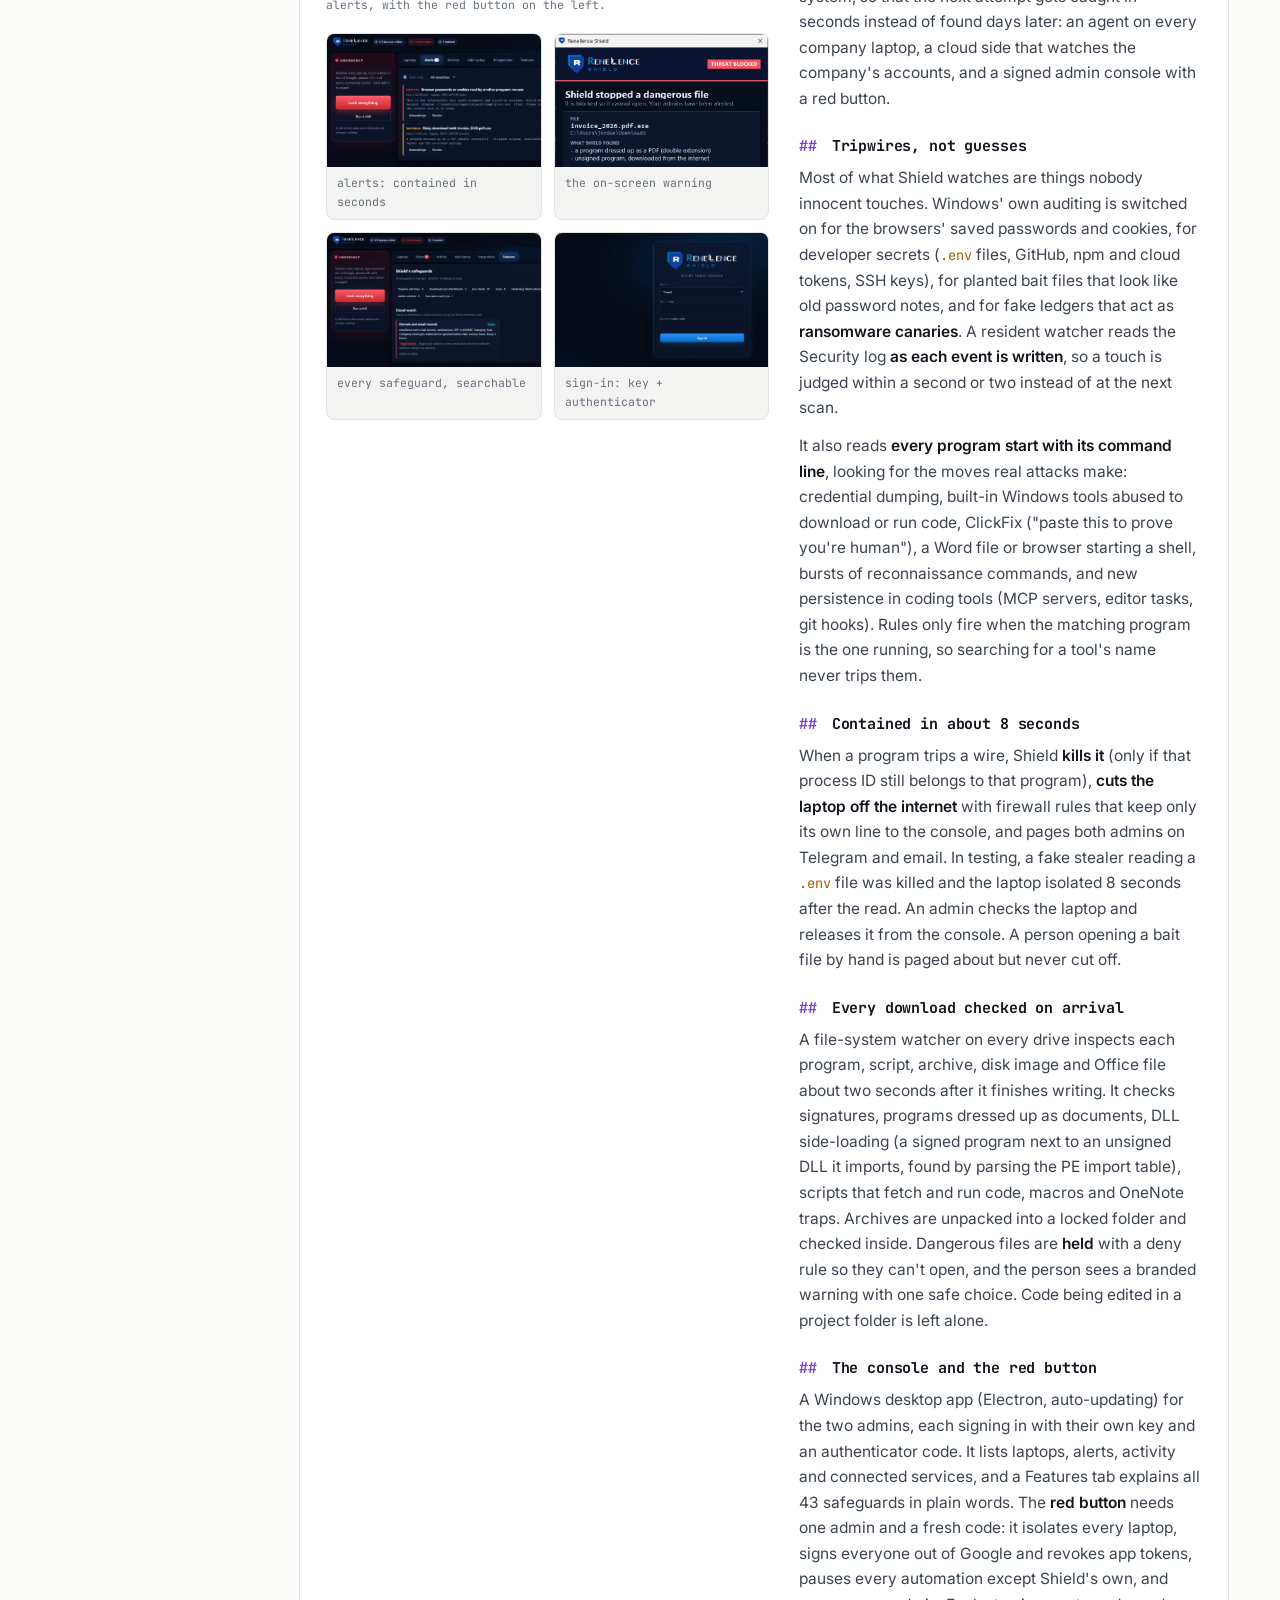
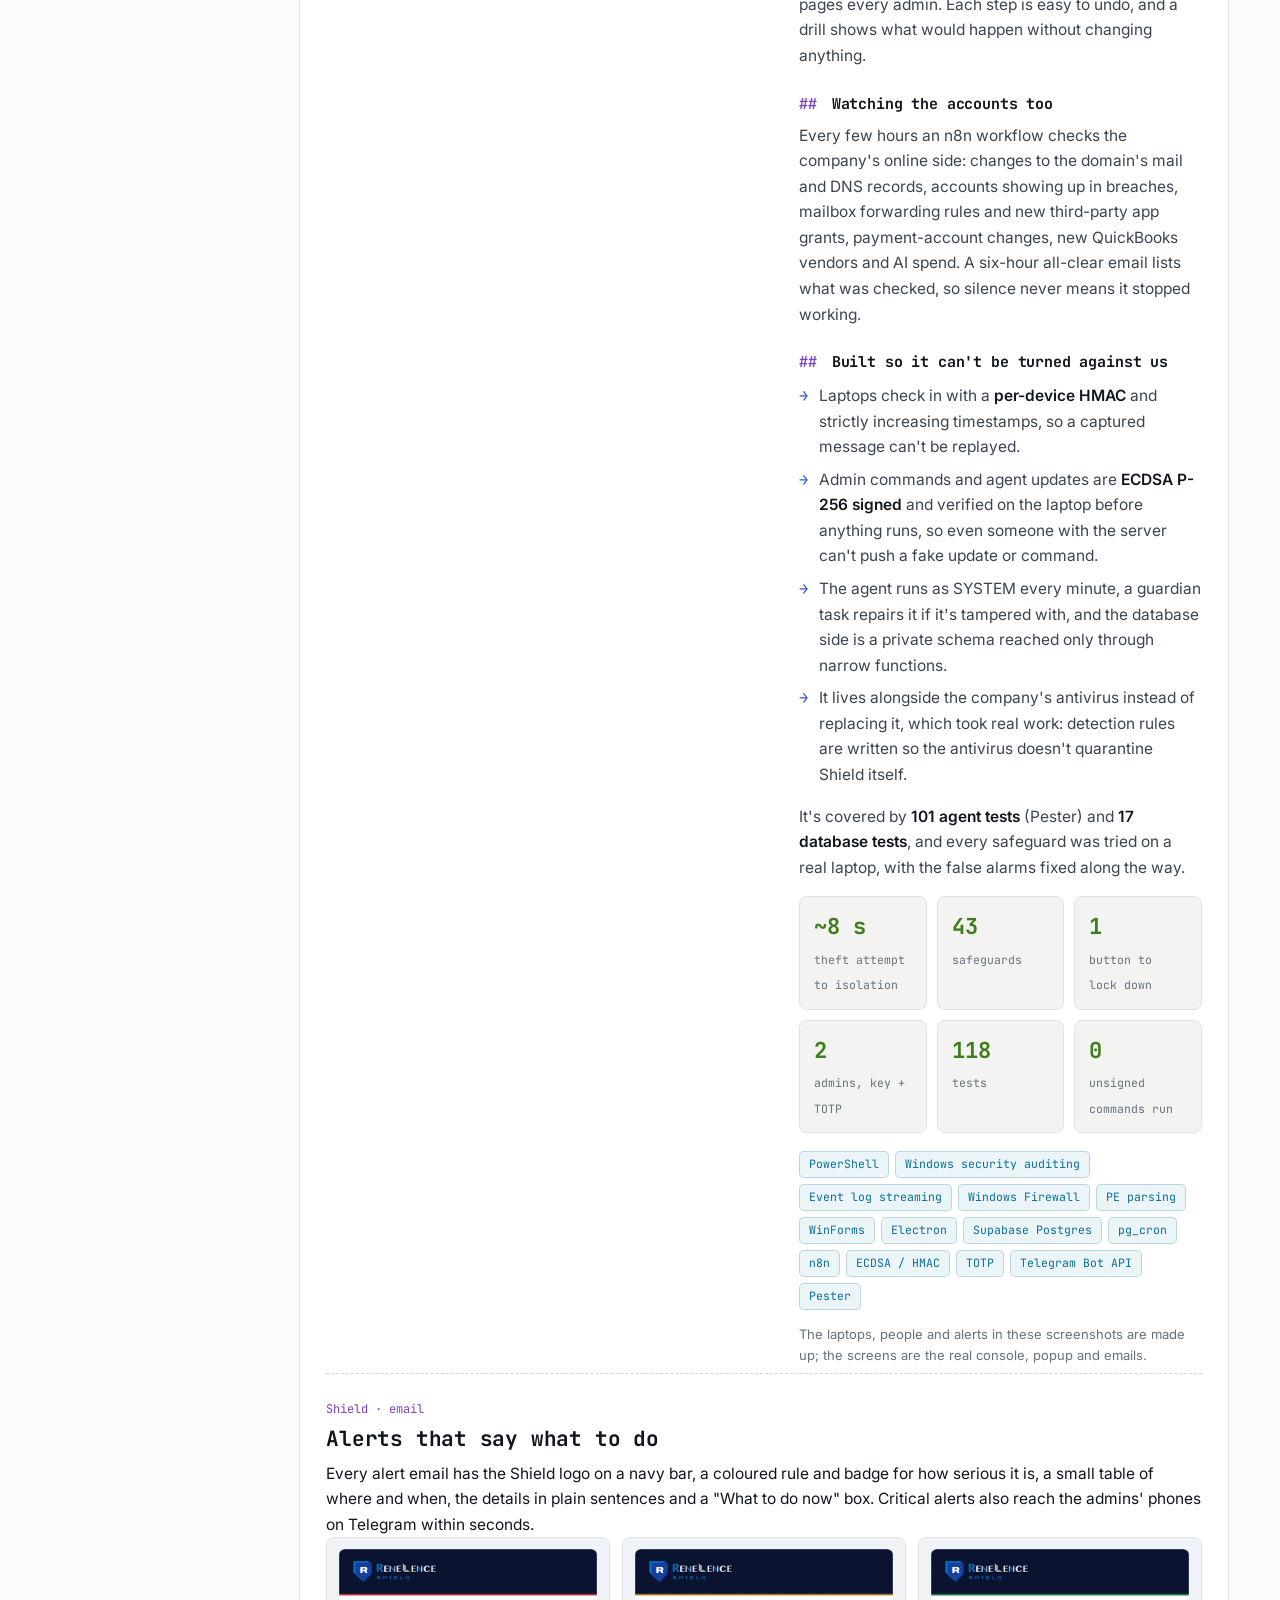
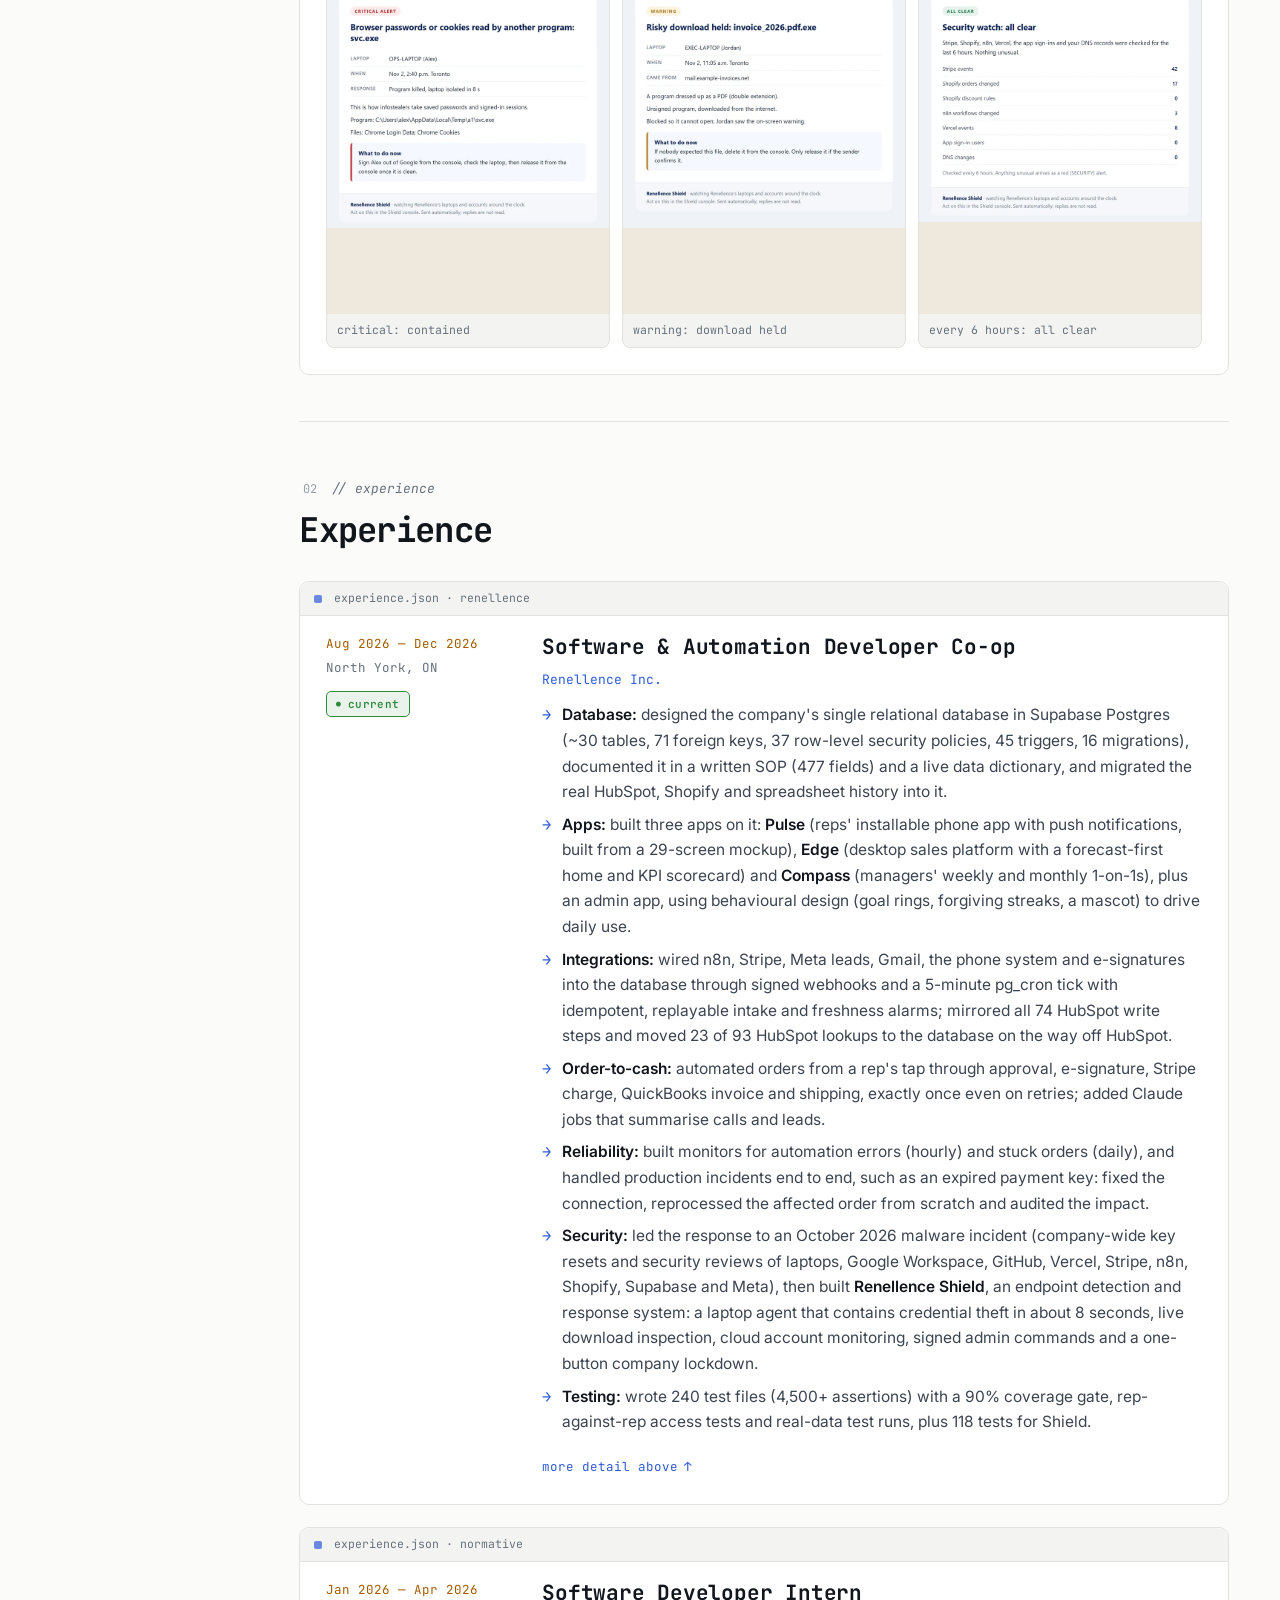
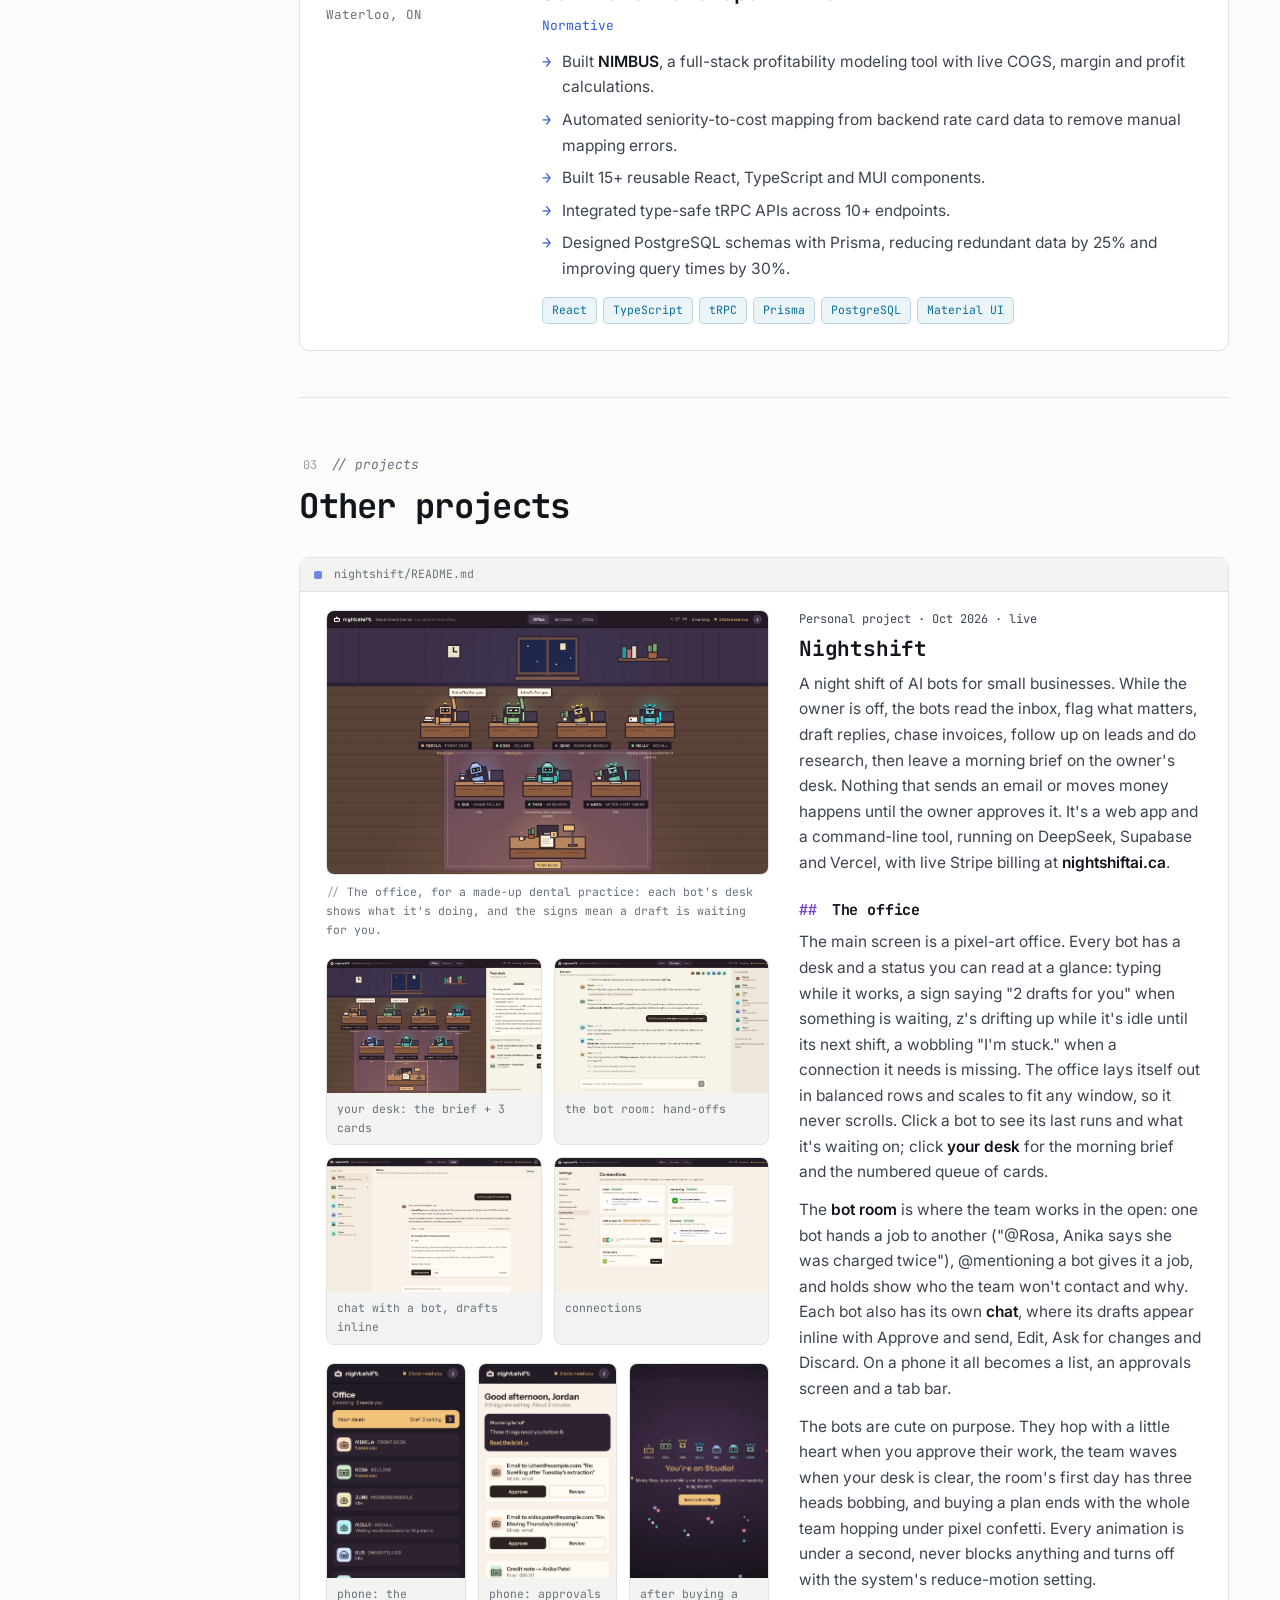
==== commit 52204407: "Pulse and Edge: own sections with showcase videos and screenshots (made-up demo data), pulse/ and ed" ====
--- a/index.html
+++ b/index.html
@@ -12,7 +12,7 @@
   <link rel="preconnect" href="https://fonts.googleapis.com">
   <link rel="preconnect" href="https://fonts.gstatic.com" crossorigin>
   <link href="https://fonts.googleapis.com/css2?family=Inter:wght@400;500;600;700&family=JetBrains+Mono:wght@400;500;600;700&display=swap" rel="stylesheet">
-  <link rel="stylesheet" href="styles.css?v=14">
+  <link rel="stylesheet" href="styles.css?v=15">
 </head>
 <body>
   <a class="skip" href="#main">Skip to content</a>
@@ -52,6 +52,8 @@
         <li class="tree-sub"><a href="#database"><span class="ft ft-dir">▸</span>database/</a></li>
         <li class="tree-sub"><a href="#dataflow"><span class="ft ft-dir">▸</span>data-flow/</a></li>
         <li class="tree-sub"><a href="#apps"><span class="ft ft-dir">▸</span>apps/</a></li>
+        <li class="tree-sub tree-sub2"><a href="#pulse"><span class="ft ft-dir">▸</span>pulse/</a></li>
+        <li class="tree-sub tree-sub2"><a href="#edge"><span class="ft ft-dir">▸</span>edge/</a></li>
         <li class="tree-sub"><a href="#testing"><span class="ft ft-dir">▸</span>test/</a></li>
         <li class="tree-sub"><a href="#shield"><span class="ft ft-dir">▸</span>shield/</a></li>
         <li><a href="#experience" data-sec="experience"><span class="ft ft-json">{}</span>experience.json</a></li>
@@ -283,6 +285,127 @@
           <ul class="chips"><li>JavaScript</li><li>React</li><li>Vite</li><li>PWA</li><li>Web Push</li><li>CSS animation</li><li>SVG</li></ul>
         </article>
 
+        <!-- Pulse -->
+        <article class="pane reveal" id="pulse" data-file="pulse/README.md">
+          <div class="feature">
+          <div class="feature-visuals">
+            <figure class="feature-video">
+              <video src="pulse-showcase.mp4?v=1" poster="pulse-showcase-poster.jpg?v=1" autoplay muted loop playsinline preload="metadata"
+                     aria-label="A tour of Pulse on a phone: Today with the streak, the daily ring, Nell the owl and the next people to reach; the Calls list led by new ad leads; a customer's page with their order on its way; a visit logged with a typed note, then Nell's Streak saved screen; the ring full on Today; a new order for four saypha lips and two saypha volume reviewed and sent for approval; and Rewards with the quarter's commission and the race to Vienna"></video>
+              <figcaption>A tour of Pulse, recorded on a local copy of the database filled with made-up clinics.</figcaption>
+            </figure>
+            <div class="feature-thumbs feature-thumbs-4">
+              <a class="thumb thumb-tall" href="pulse-person.webp?v=1" target="_blank" rel="noopener">
+                <span class="thumb-img"><img src="pulse-person.webp?v=1" alt="A customer's page in Pulse: Zoe Okafor at Halcyon Medical Aesthetics, $3,785 bought, an order preparing to ship, the next step and Call, Visit and Text buttons" loading="lazy"></span>
+                <span class="thumb-label">a customer</span>
+              </a>
+              <a class="thumb thumb-tall" href="pulse-visit.webp?v=1" target="_blank" rel="noopener">
+                <span class="thumb-img"><img src="pulse-visit.webp?v=1" alt="The log sheet: Did the visit happen? with Visited chosen and a note box that turns a Next: line into the follow-up" loading="lazy"></span>
+                <span class="thumb-label">logging a visit</span>
+              </a>
+              <a class="thumb thumb-tall" href="pulse-review.webp?v=1" target="_blank" rel="noopener">
+                <span class="thumb-img"><img src="pulse-review.webp?v=1" alt="The order review: email, shipping and billing, four saypha lips and two saypha volume for $1,350, card on file, and Send for approval" loading="lazy"></span>
+                <span class="thumb-label">order review</span>
+              </a>
+              <a class="thumb thumb-tall" href="pulse-rewards.webp?v=1" target="_blank" rel="noopener">
+                <span class="thumb-img"><img src="pulse-rewards.webp?v=1" alt="Rewards: $1,807 earned this quarter in a gold card, split into new orders and reorders, the Cha-ching list and the Race to Vienna" loading="lazy"></span>
+                <span class="thumb-label">rewards</span>
+              </a>
+            </div>
+          </div>
+          <div class="feature-body">
+            <span class="tag tag-live">in use</span>
+            <p class="feature-label">Sales · phone app (PWA) · Oct 2026</p>
+            <h3>Pulse</h3>
+            <p><strong>Pulse</strong> is what Renellence's reps open on their phones between clinic visits. It answers one question, "who do I reach next?", and lets them log the visit or place the order on the spot. It reads and writes the company's one database directly, with no HubSpot behind it. I built it screen by screen from a 29-screen dark mockup, in plain JavaScript with no build step.</p>
+
+            <h4 class="md-h"><span class="tok-com">##</span> Today, worked out from the records</h4>
+            <p>Today ranks the people to reach: new ad leads first for their first 24 hours, then the follow-ups the rep promised, then clinics <strong>going cold</strong> (30 days with no order or visit). Calls and visits are separate lists. Above them sit the day's ring (five a day, and an order counts as two), a weekday streak that weekends, holidays and time off never break, and the rep's <strong>My Fifty</strong> count toward 50 clinics. None of it is stored: the list, the streak and "going cold" are worked out from the records on every load.</p>
+
+            <h4 class="md-h"><span class="tok-com">##</span> Logging in seconds</h4>
+            <p>Call and Text open the phone system's app. Afterwards a sheet asks whether it happened and takes a quick note, said or typed. Spoken notes are written up by Gemini using the person's and clinic's details, and a <code>Next:</code> line becomes the follow-up task (tomorrow, unless the note names a day). Meeting the day's goal brings up Nell, the team's owl, with "Streak saved".</p>
+
+            <h4 class="md-h"><span class="tok-com">##</span> An order from the parking lot</h4>
+            <p>Products are grouped the way reps think of them, with quantities, free items and price choices; the review shows where it ships and how it's paid (card on file or wire). <strong>Send for approval</strong> saves the order the moment it's tapped and hands it to the approval workflow with an idempotency key, so a resend never makes a second order. Approval, e-signature, the Stripe charge or pay link, the QuickBooks invoice and shipping then run without anyone re-typing it.</p>
+
+            <h4 class="md-h"><span class="tok-com">##</span> Wins, not points</h4>
+            <p>Rewards shows the commission already earned this quarter, split into new orders and reorders, a "Cha-ching" list of every paid order, and a quarter-long race to Vienna. Gold appears only on real wins, and logging alone is never rewarded.</p>
+
+            <h4 class="md-h"><span class="tok-com">##</span> Built for phones</h4>
+            <ul class="bullets">
+              <li>Installable from the browser, with <strong>web push</strong> for new leads, the morning summary and wins.</li>
+              <li>Google sign-in limited to company accounts with an active user row; <strong>row-level security</strong> keeps each rep to their own customers, tested rep against rep.</li>
+              <li>Every screen is checked at 390 px wide, and <strong>82 test files</strong> (unit and database) run against a separate test database, never production.</li>
+            </ul>
+            <ul class="metrics"><li><b>5</b><span>touches a day</span></li><li><b>50</b><span>clinics in My Fifty</span></li><li><b>29</b><span>mockup screens built</span></li><li><b>0</b><span>build steps</span></li><li><b>82</b><span>test files</span></li></ul>
+            <ul class="chips"><li>JavaScript</li><li>PWA</li><li>Service worker</li><li>Web Push</li><li>Supabase Postgres</li><li>Row-level security</li><li>Supabase Auth</li><li>Gemini</li><li>n8n</li><li>Vercel</li></ul>
+            <p class="feature-note">The clinics, people and amounts in the video and screenshots are made up: it's the real app running on a local copy of the database filled with demo data.</p>
+          </div>
+          </div>
+        </article>
+
+        <!-- Edge -->
+        <article class="pane reveal" id="edge" data-file="edge/README.md">
+          <div class="feature">
+          <div class="feature-visuals">
+            <figure class="feature-video">
+              <video src="edge-showcase.mp4?v=1" poster="edge-showcase-poster.jpg?v=1" autoplay muted loop playsinline preload="metadata"
+                     aria-label="A tour of Edge in the browser: the home page with the November forecast, commission earned, My Fifty as fifty dots and the stuck accounts; the Forecast page month by month; Customers sorted by what they need; Dr. Maya Patel's page with her order's progress, badges and activity; the Friday check-in's forecast changes with a reason for each; Events with seats and invites; and Rewards"></video>
+              <figcaption>A tour of Edge, recorded on a local copy of the database filled with made-up clinics.</figcaption>
+            </figure>
+            <div class="feature-thumbs">
+              <a class="thumb" href="edge-forecast.webp?v=1" target="_blank" rel="noopener">
+                <span class="thumb-img"><img src="edge-forecast.webp?v=1" alt="The Forecast page: November's ordered, forecast and late amounts, and a table of accounts by month with what each earns the rep" loading="lazy"></span>
+                <span class="thumb-label">forecast, month by month</span>
+              </a>
+              <a class="thumb" href="edge-customer.webp?v=1" target="_blank" rel="noopener">
+                <span class="thumb-img"><img src="edge-customer.webp?v=1" alt="A customer's page: Dr. Maya Patel, bought this year, the next forecast, an order tracker waiting on payment with Resend pay link, product badges and an activity timeline" loading="lazy"></span>
+                <span class="thumb-label">one customer, one page</span>
+              </a>
+              <a class="thumb" href="edge-checkin.webp?v=1" target="_blank" rel="noopener">
+                <span class="thumb-img"><img src="edge-checkin.webp?v=1" alt="The Friday check-in, step 2 of 4: two late forecasts, each with a month to move it to and a reason such as clinic's timing or still has stock" loading="lazy"></span>
+                <span class="thumb-label">the Friday check-in</span>
+              </a>
+              <a class="thumb" href="edge-events.webp?v=1" target="_blank" rel="noopener">
+                <span class="thumb-img"><img src="edge-events.webp?v=1" alt="Events: a lips training with 2 of 20 seats, the Vienna trip and a launch night, with invited and confirmed customers and sales from the event" loading="lazy"></span>
+                <span class="thumb-label">events and seats</span>
+              </a>
+            </div>
+          </div>
+          <div class="feature-body">
+            <span class="tag tag-live">in production</span>
+            <p class="feature-label">Sales · desktop platform · live Nov 2026</p>
+            <h3>Edge</h3>
+            <p><strong>Edge</strong> is the desktop side, where reps plan the month and keep every account moving. The new Edge, live since November 2, 2026, is a full redesign in React and Vite on the same database as Pulse. It replaced an older Edge built on HubSpot; the new one keeps its own records in the database.</p>
+
+            <h4 class="md-h"><span class="tok-com">##</span> A forecast-first home</h4>
+            <p>Home opens on the month's forecast against what's already ordered, split into ordered, still to come and late, with the commission earned and what's still "on the table" if the forecasts land. My Fifty is drawn as fifty dots, and accounts that are <strong>stuck</strong> (waiting for a signature, a payment, shipping or a first order) are grouped so the next move is obvious. The greeting counts the clinics growing "because of you", never the ones slipping.</p>
+
+            <h4 class="md-h"><span class="tok-com">##</span> Every account, month by month</h4>
+            <p>The Forecast page lays each account across this month, the next two and later: what the clinic is expected to order, when, and what it earns the rep. Orders tick forecasts off as they land, and anything past its date turns red until it's moved or dropped.</p>
+
+            <h4 class="md-h"><span class="tok-com">##</span> One customer, one page</h4>
+            <p>A customer's page holds their stage (lead, candidate, My Fifty), what they've bought, the next forecast, badges for each product line they order, and a live tracker for the open order (placed, approved, payment, preparing, shipped, delivered) with a one-click pay-link resend. Below is one timeline of calls, visits, notes, events and orders, whichever app or feed they came from.</p>
+
+            <h4 class="md-h"><span class="tok-com">##</span> The Friday check-in</h4>
+            <p>Every week reps go through four steps: update the forecast, move or drop anything late and say why (the clinic's timing, still has stock, budget, can't reach the decision-maker…), sort their accounts, and submit. The answers feed the manager's 1-on-1 in Compass, and the focus agreed there shows up on the rep's Edge home.</p>
+
+            <h4 class="md-h"><span class="tok-com">##</span> Next: the manager side</h4>
+            <p>A manager area is being built now: the team's forecast and paid by rep, a queue of accounts that need someone, customer reassignment and onboarding, on the same screens and data the reps use.</p>
+
+            <h4 class="md-h"><span class="tok-com">##</span> Built so it can't misfire</h4>
+            <ul class="bullets">
+              <li>The whole API is <strong>one serverless function</strong> (reads by <code>?op=</code>, writes by <code>{op}</code>), which keeps it under Vercel's 12-function limit.</li>
+              <li>Until it went live, a <strong>sandbox guard</strong> held every outgoing request that would change something outside Edge (n8n, Stripe, Shopify, Meta, Gmail) in an outbox table, so the redesign was tested on real data without sending anything.</li>
+              <li>Events, expenses and marketing requests live in the same database, so the event that produced an order and the lunch that went with it stay linked to the customer.</li>
+            </ul>
+            <ul class="metrics"><li><b>1</b><span>API function</span></li><li><b>4</b><span>steps every Friday</span></li><li><b>6</b><span>order stages tracked</span></li></ul>
+            <ul class="chips"><li>React</li><li>Vite</li><li>React Router</li><li>Node.js</li><li>Supabase Postgres</li><li>Row-level security</li><li>Vercel</li><li>n8n</li></ul>
+            <p class="feature-note">The clinics, people and amounts in the video and screenshots are made up: it's the real app running on a local copy of the database filled with demo data.</p>
+          </div>
+          </div>
+        </article>
+
         <!-- Psychology + tests -->
         <div class="case-pair">
           <article class="case pane reveal" id="psychology" data-file="apps/motivation.md">
--- a/styles.css
+++ b/styles.css
@@ -305,6 +305,8 @@
 .thumb-img { display: block; aspect-ratio: 16 / 10; overflow: hidden; }
 .thumb-img img { width: 100%; height: 100%; object-fit: cover; object-position: top left; }
 .feature-thumbs-3 { grid-template-columns: repeat(3, minmax(0, 1fr)); }
+.feature-thumbs-4 { grid-template-columns: repeat(4, minmax(0, 1fr)); }
+.feature-thumbs-4 .thumb-tall .thumb-img { aspect-ratio: 390 / 844; }
 .thumb-tall .thumb-img { aspect-ratio: 9 / 14; }
 .thumb-tall .thumb-img img { object-position: top center; }
 .thumb-email .thumb-img { background: #efe8dd; aspect-ratio: 3 / 4; }
@@ -442,4 +444,4 @@
   .sb-hide { display: none; }
 }
 
-@media (max-width: 560px) { .feature-thumbs-3 { grid-template-columns: 1fr 1fr; } }
+@media (max-width: 560px) { .feature-thumbs-3, .feature-thumbs-4 { grid-template-columns: 1fr 1fr; } }
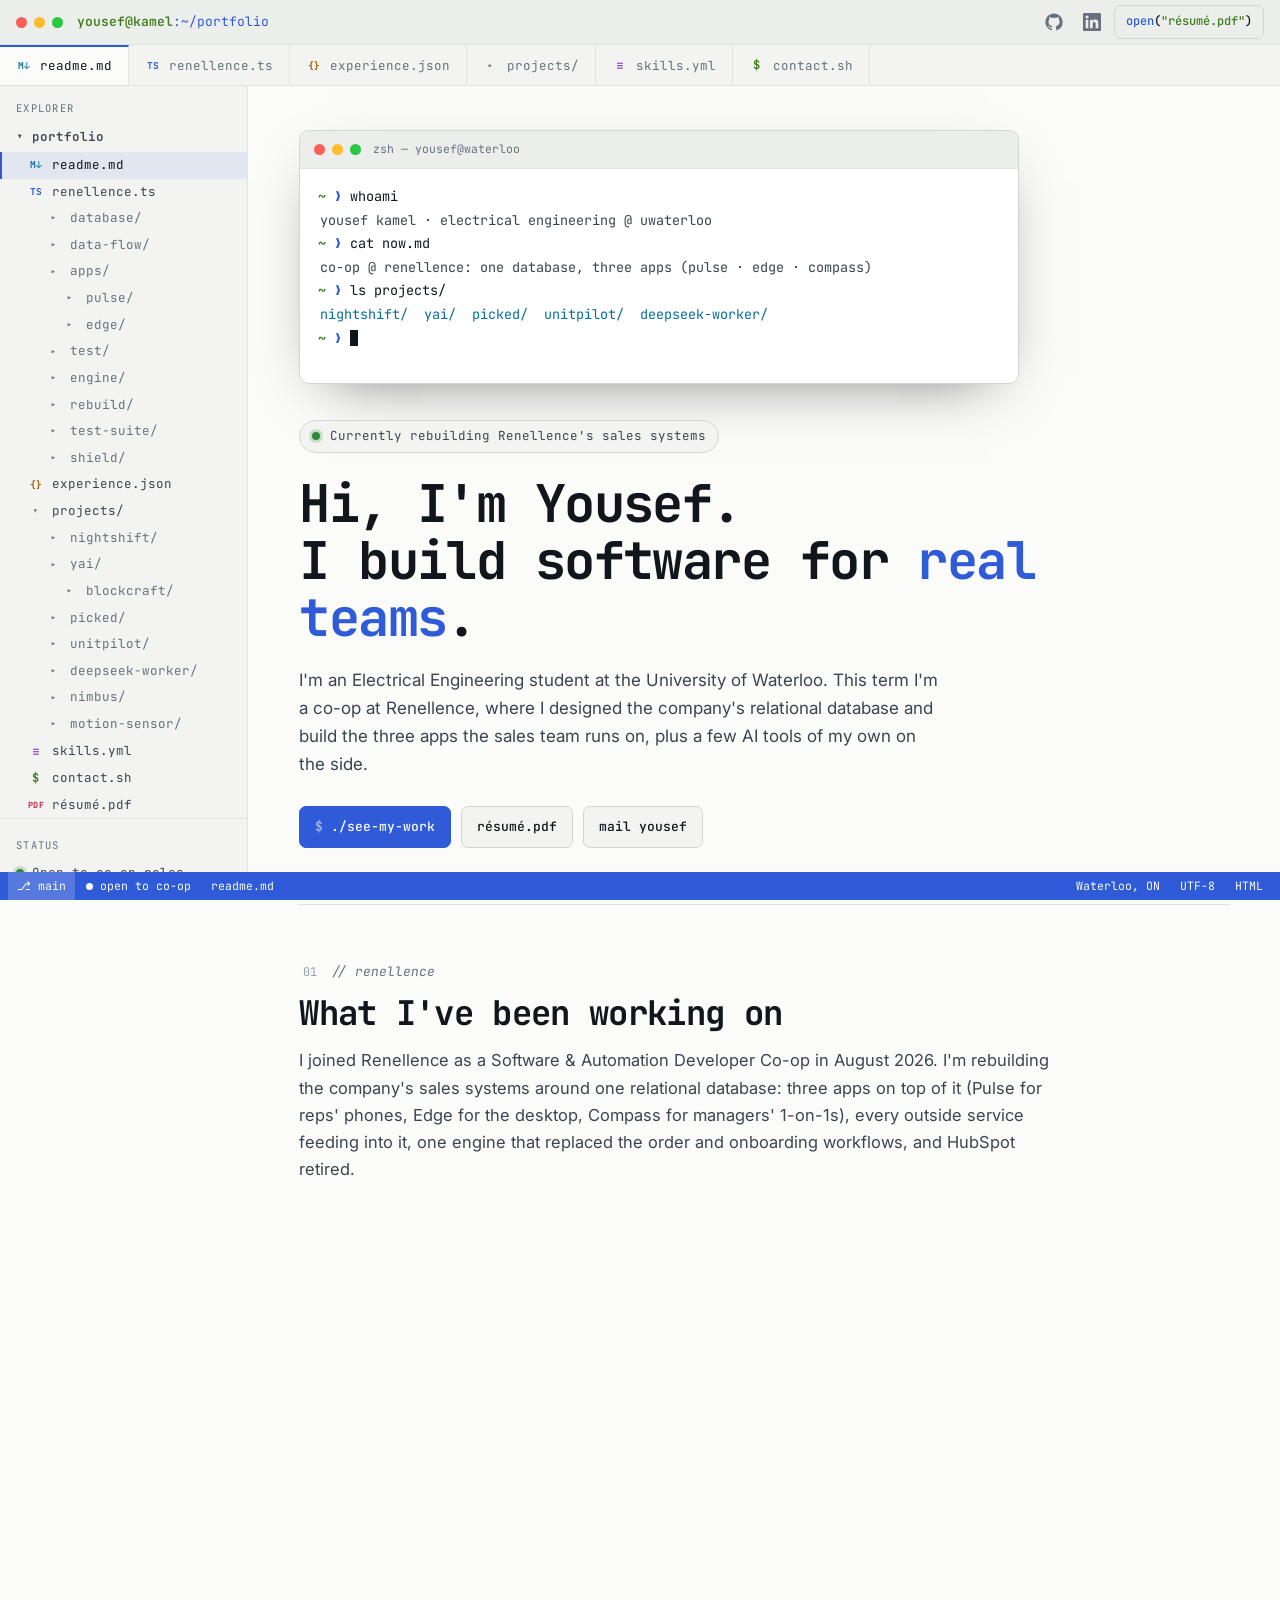
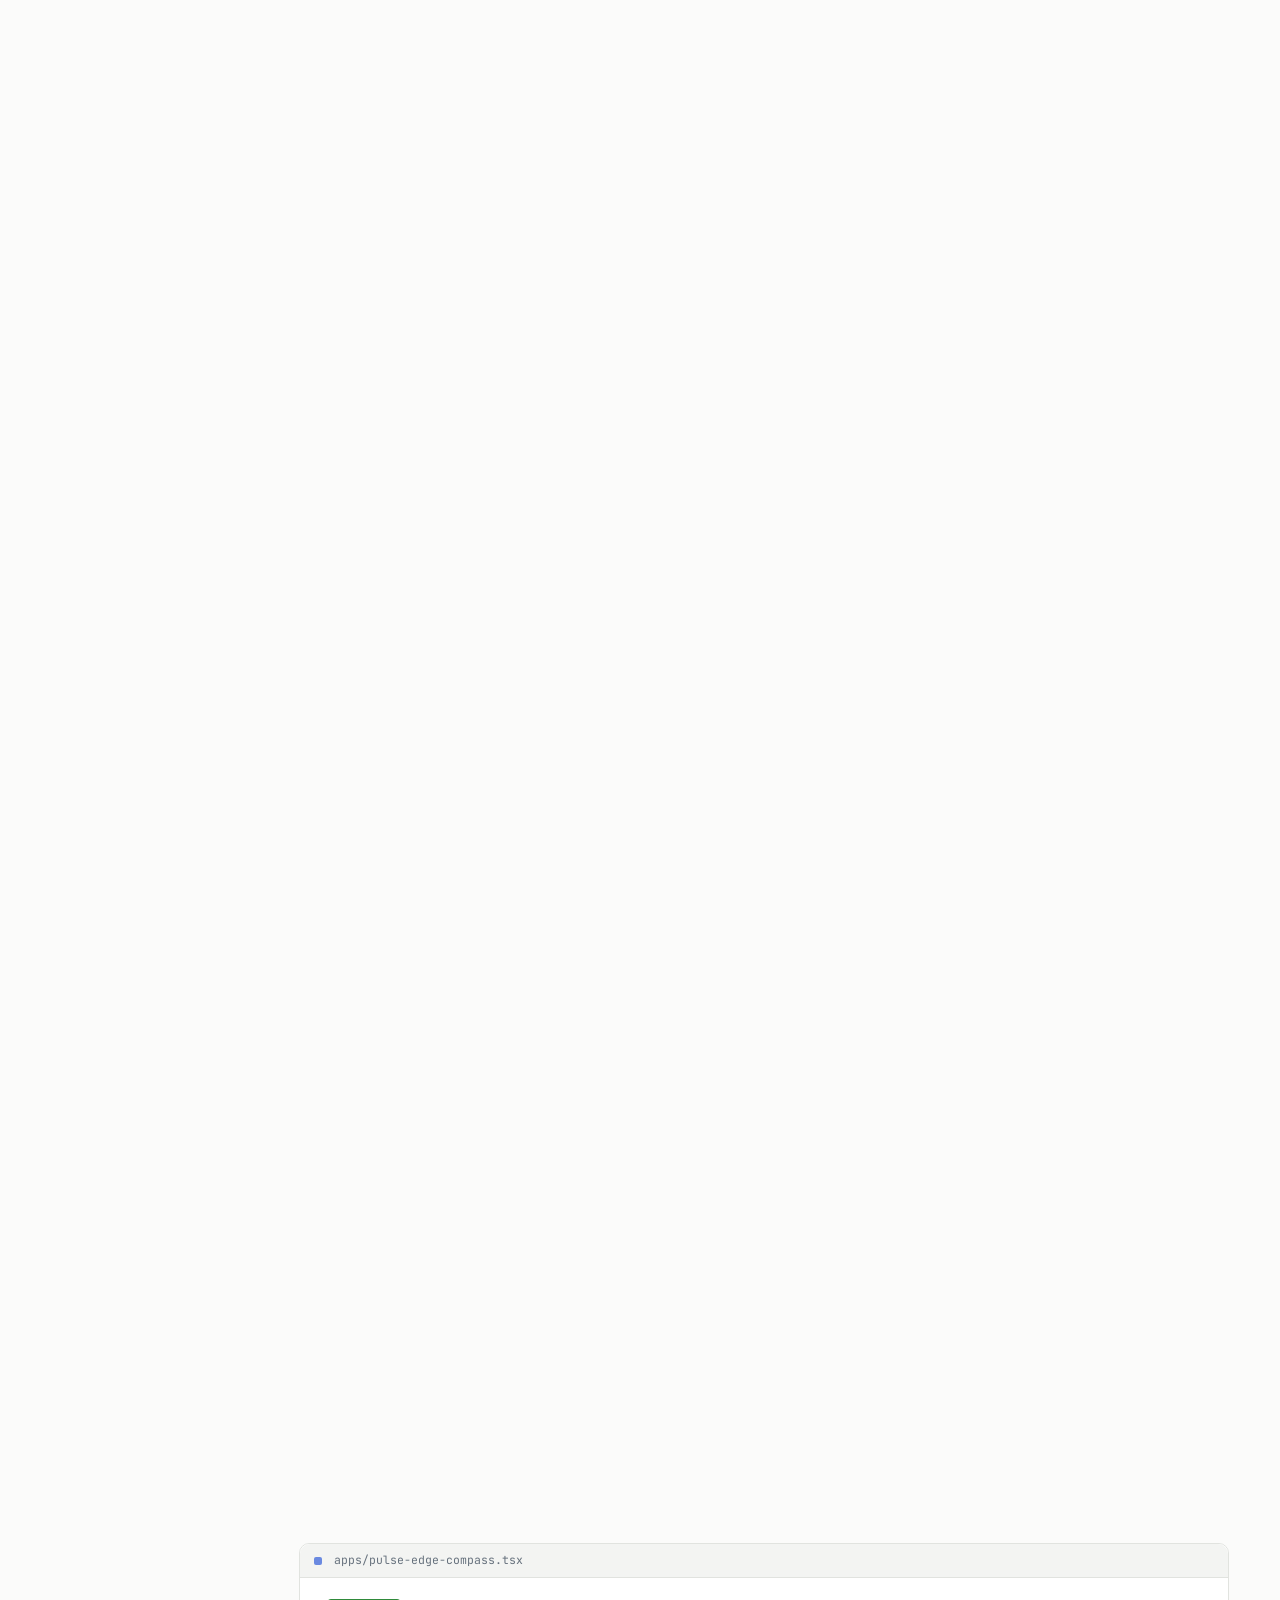
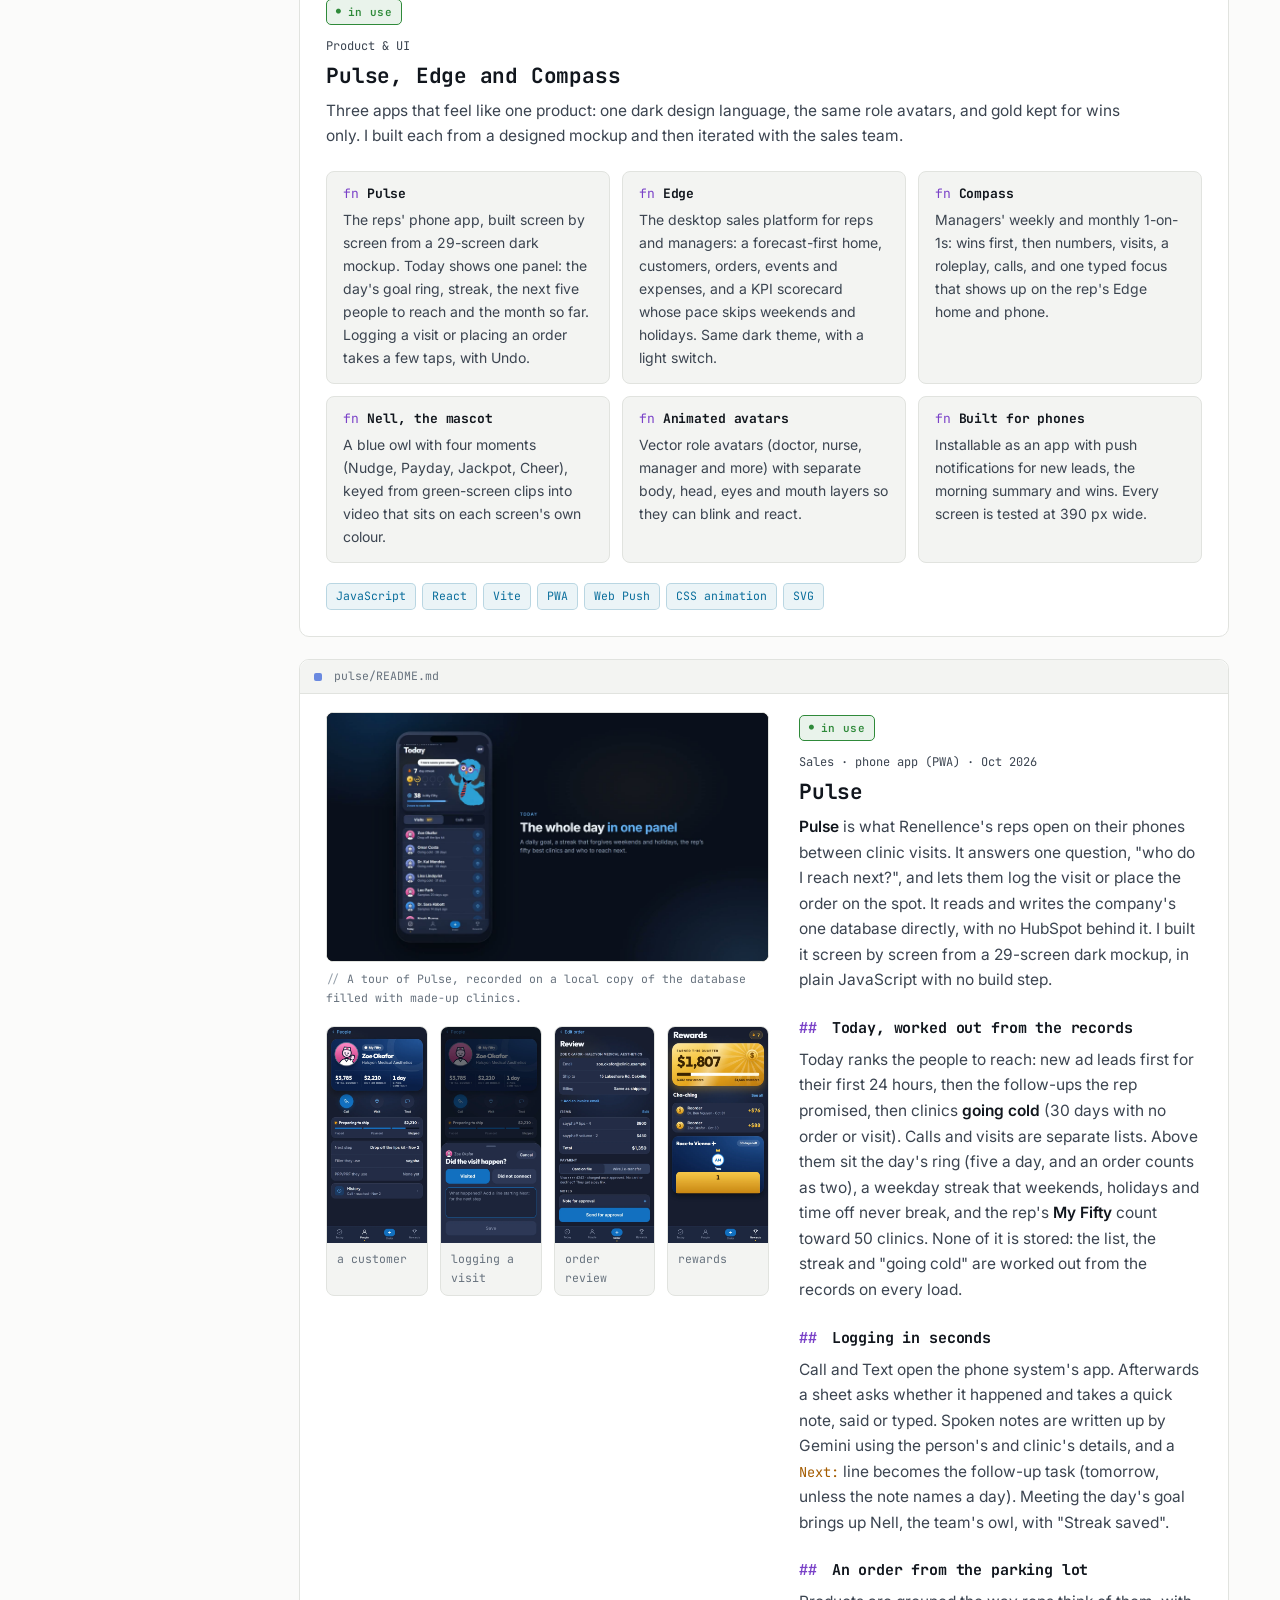
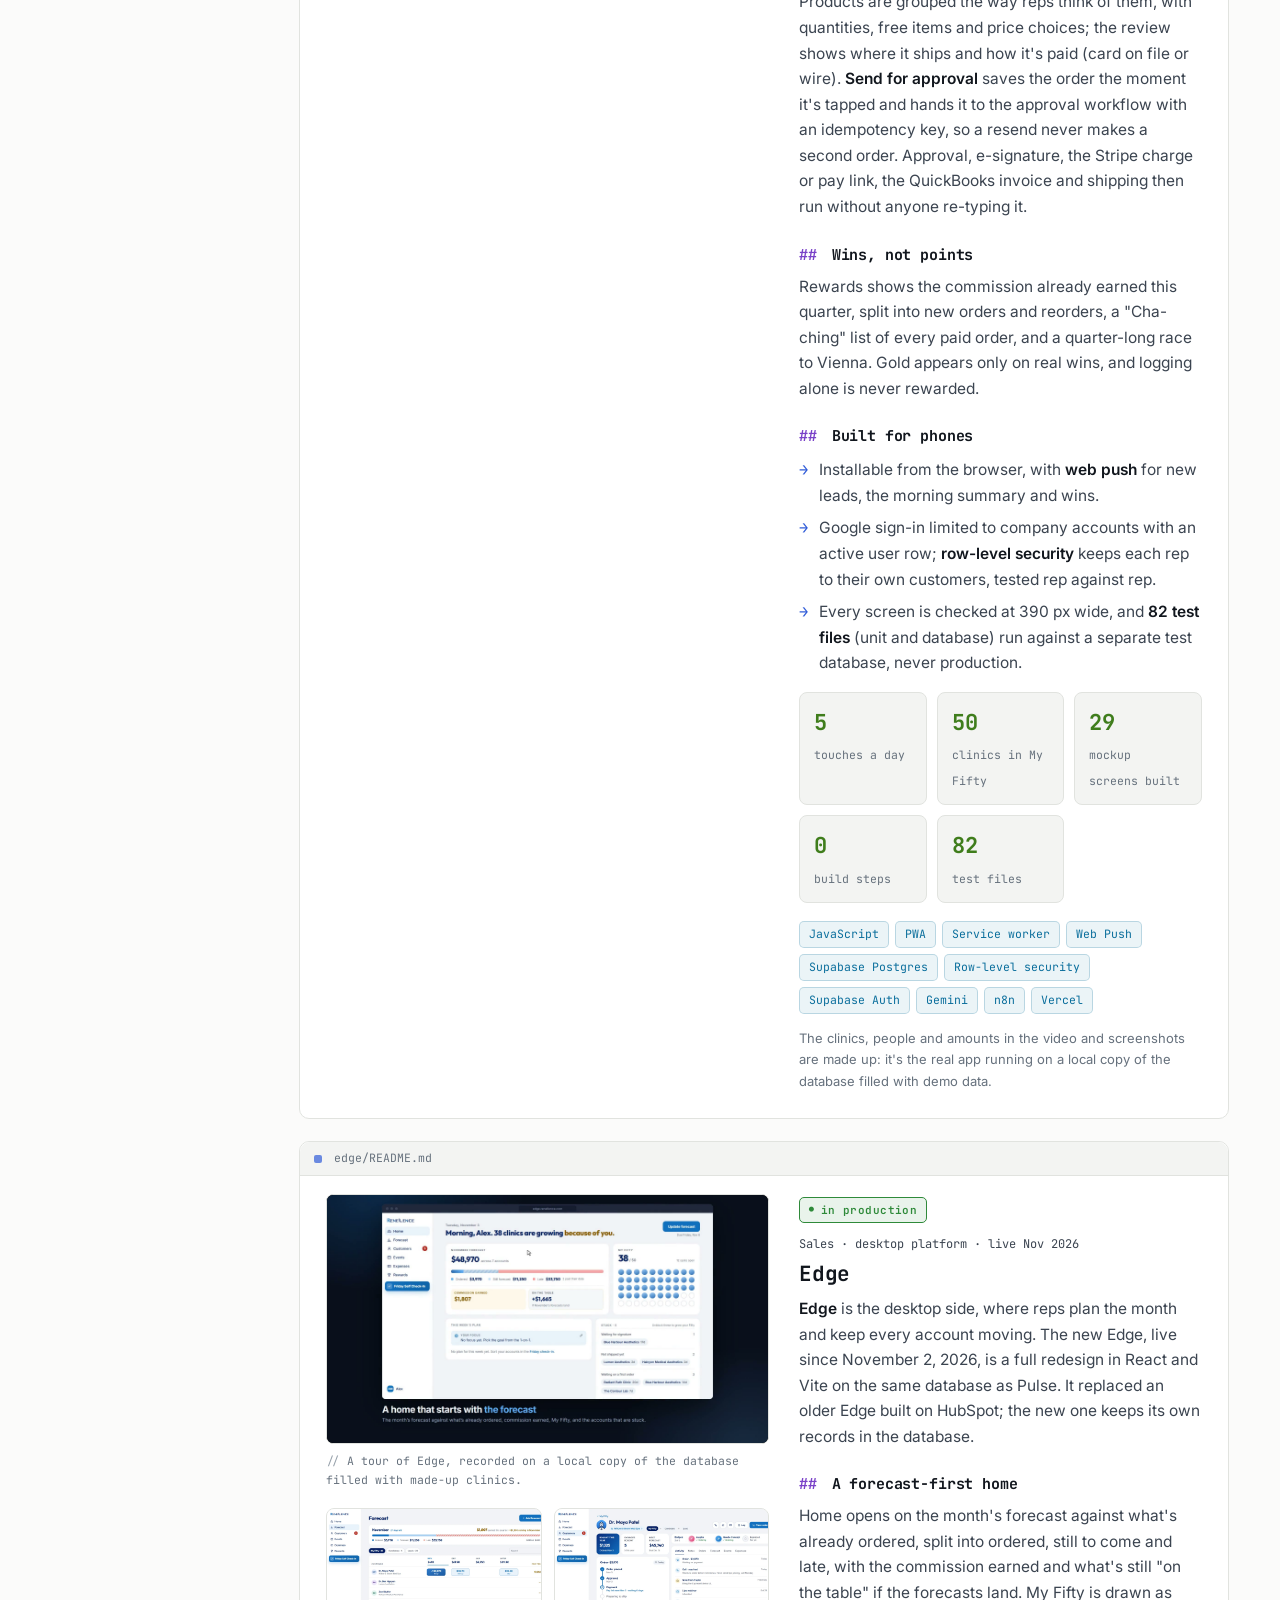
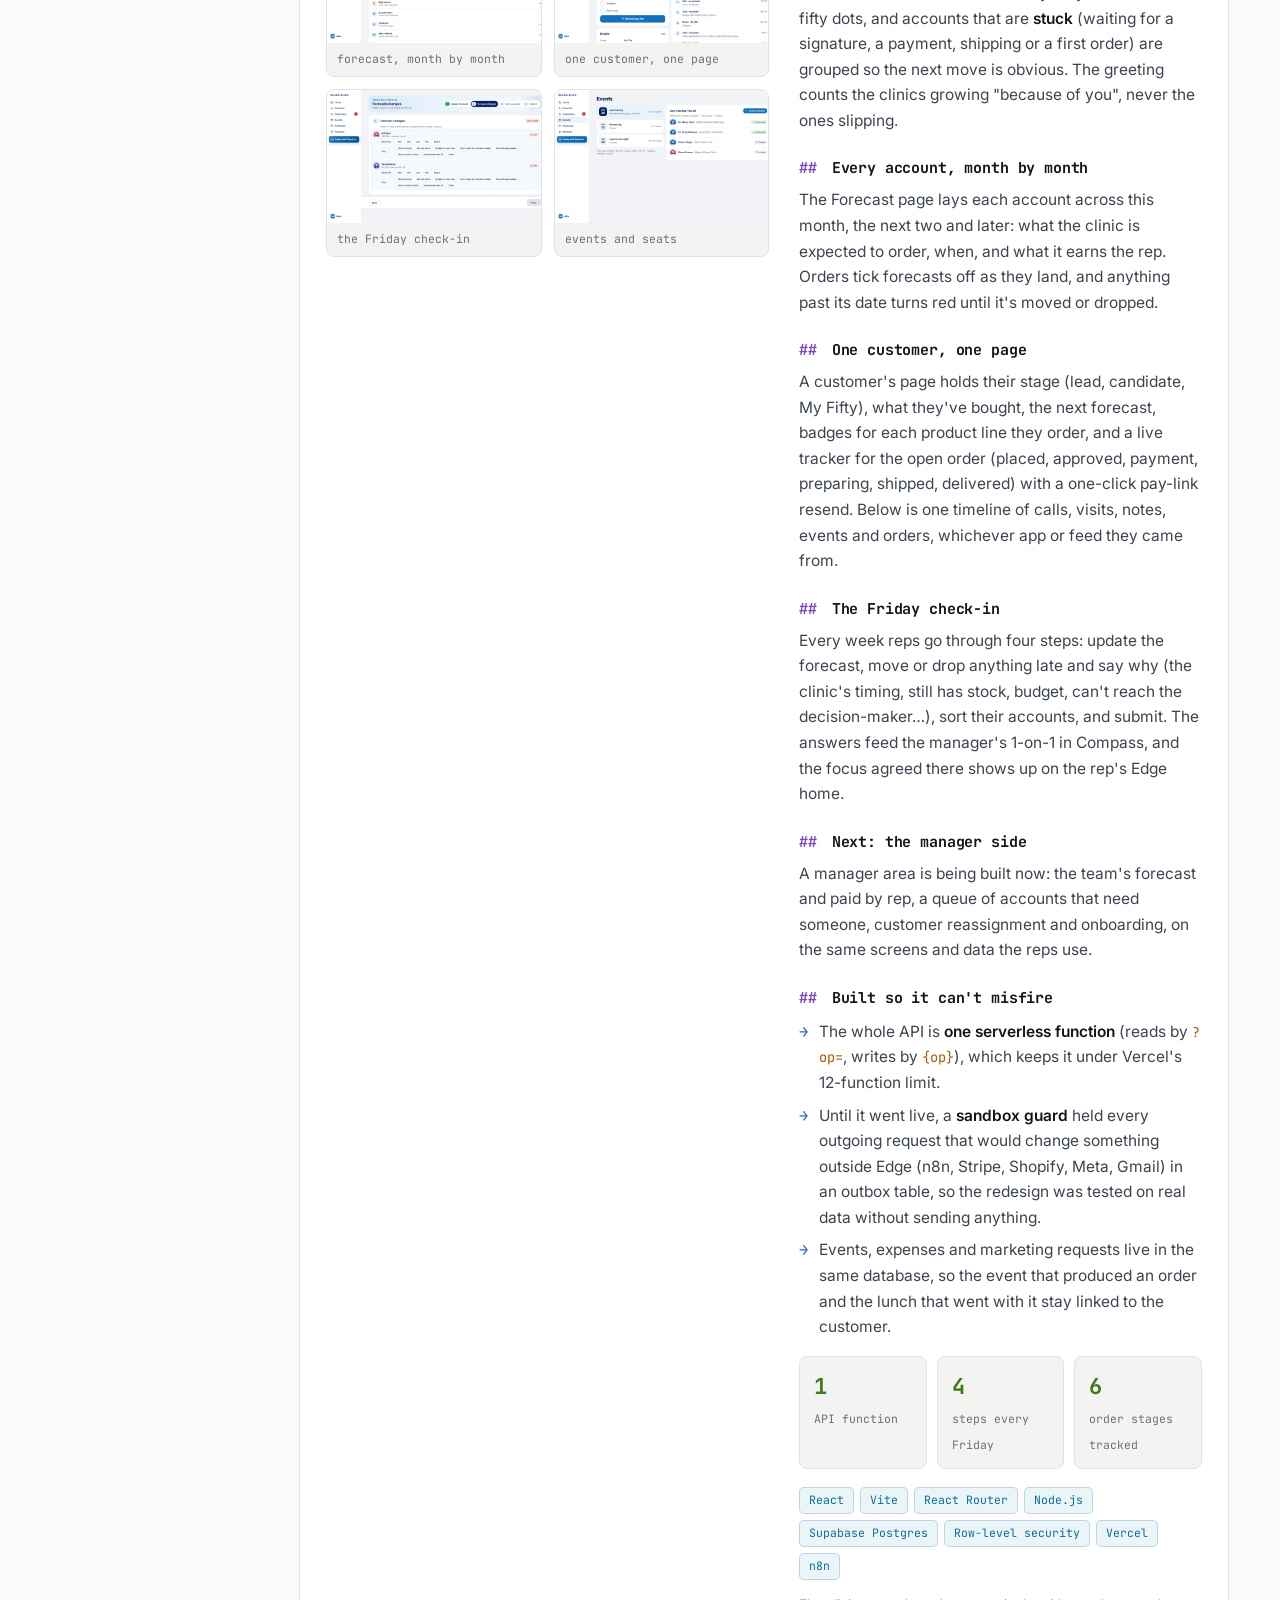
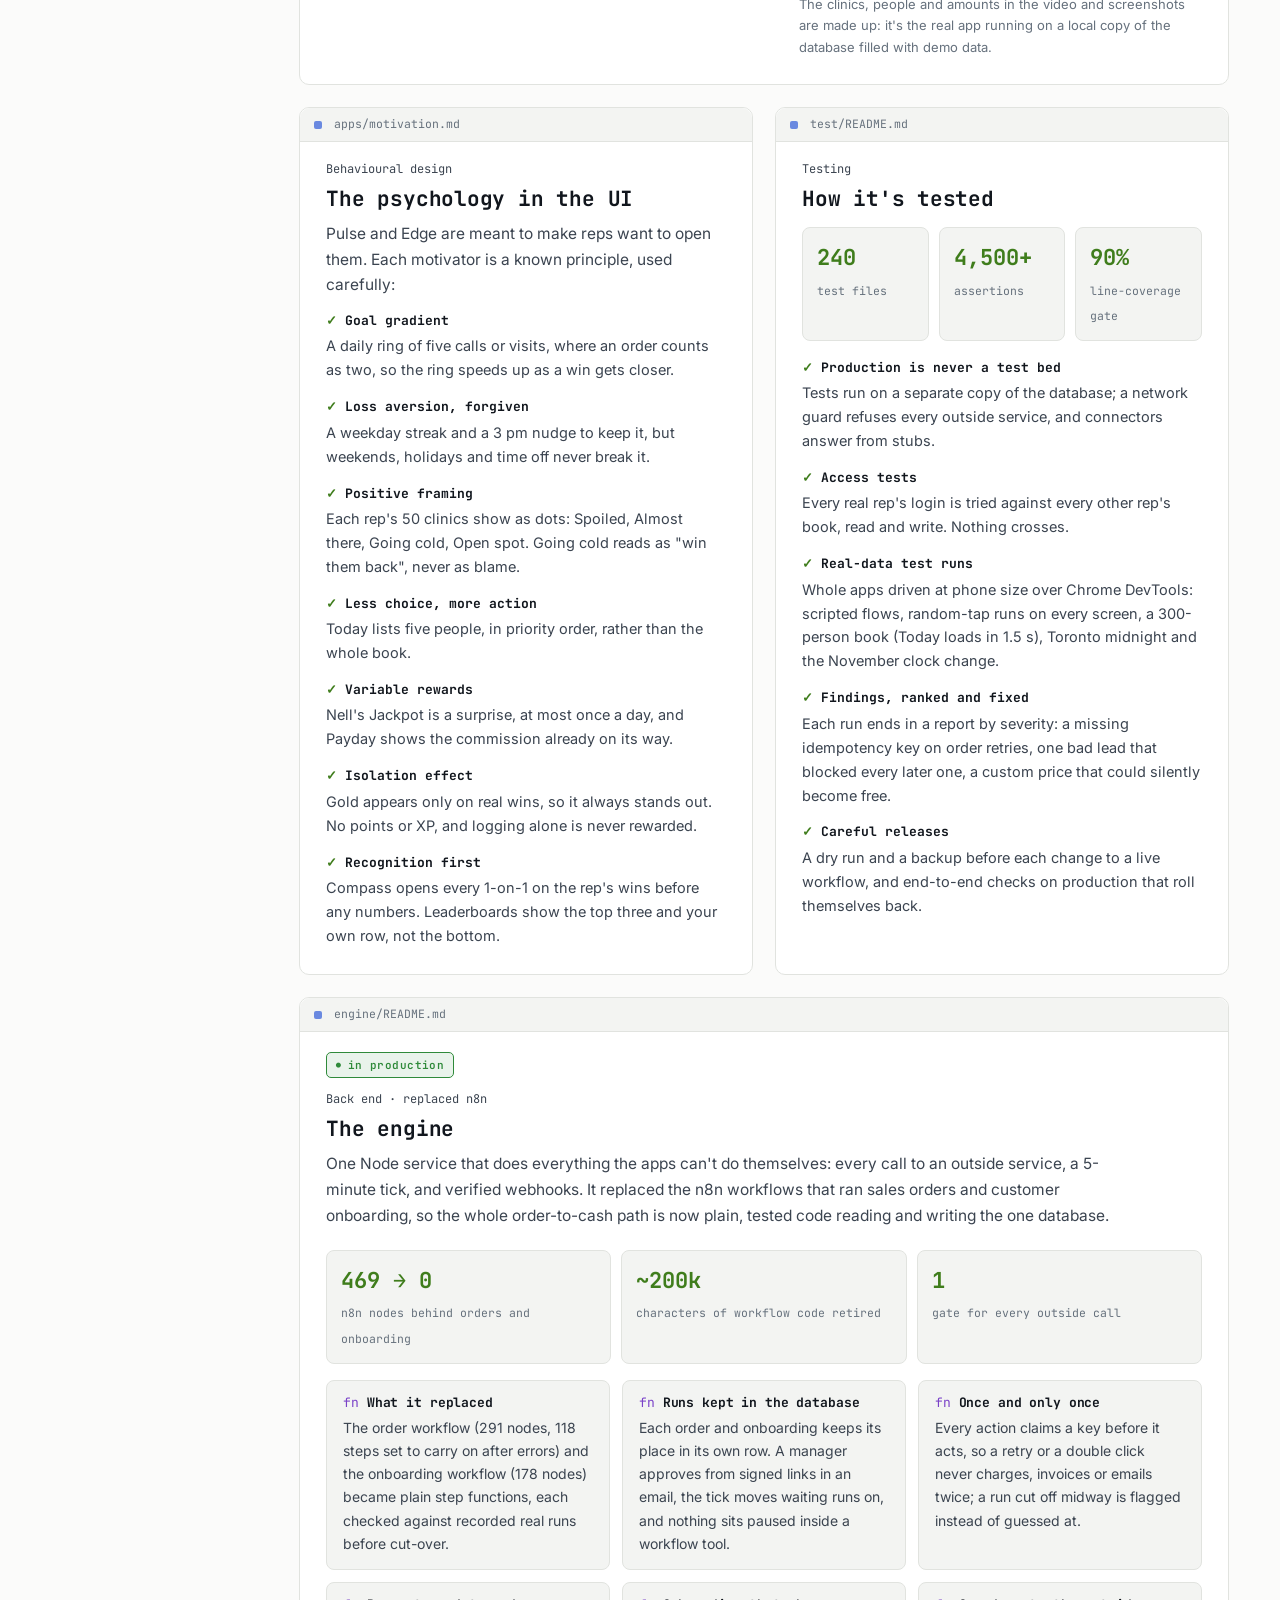
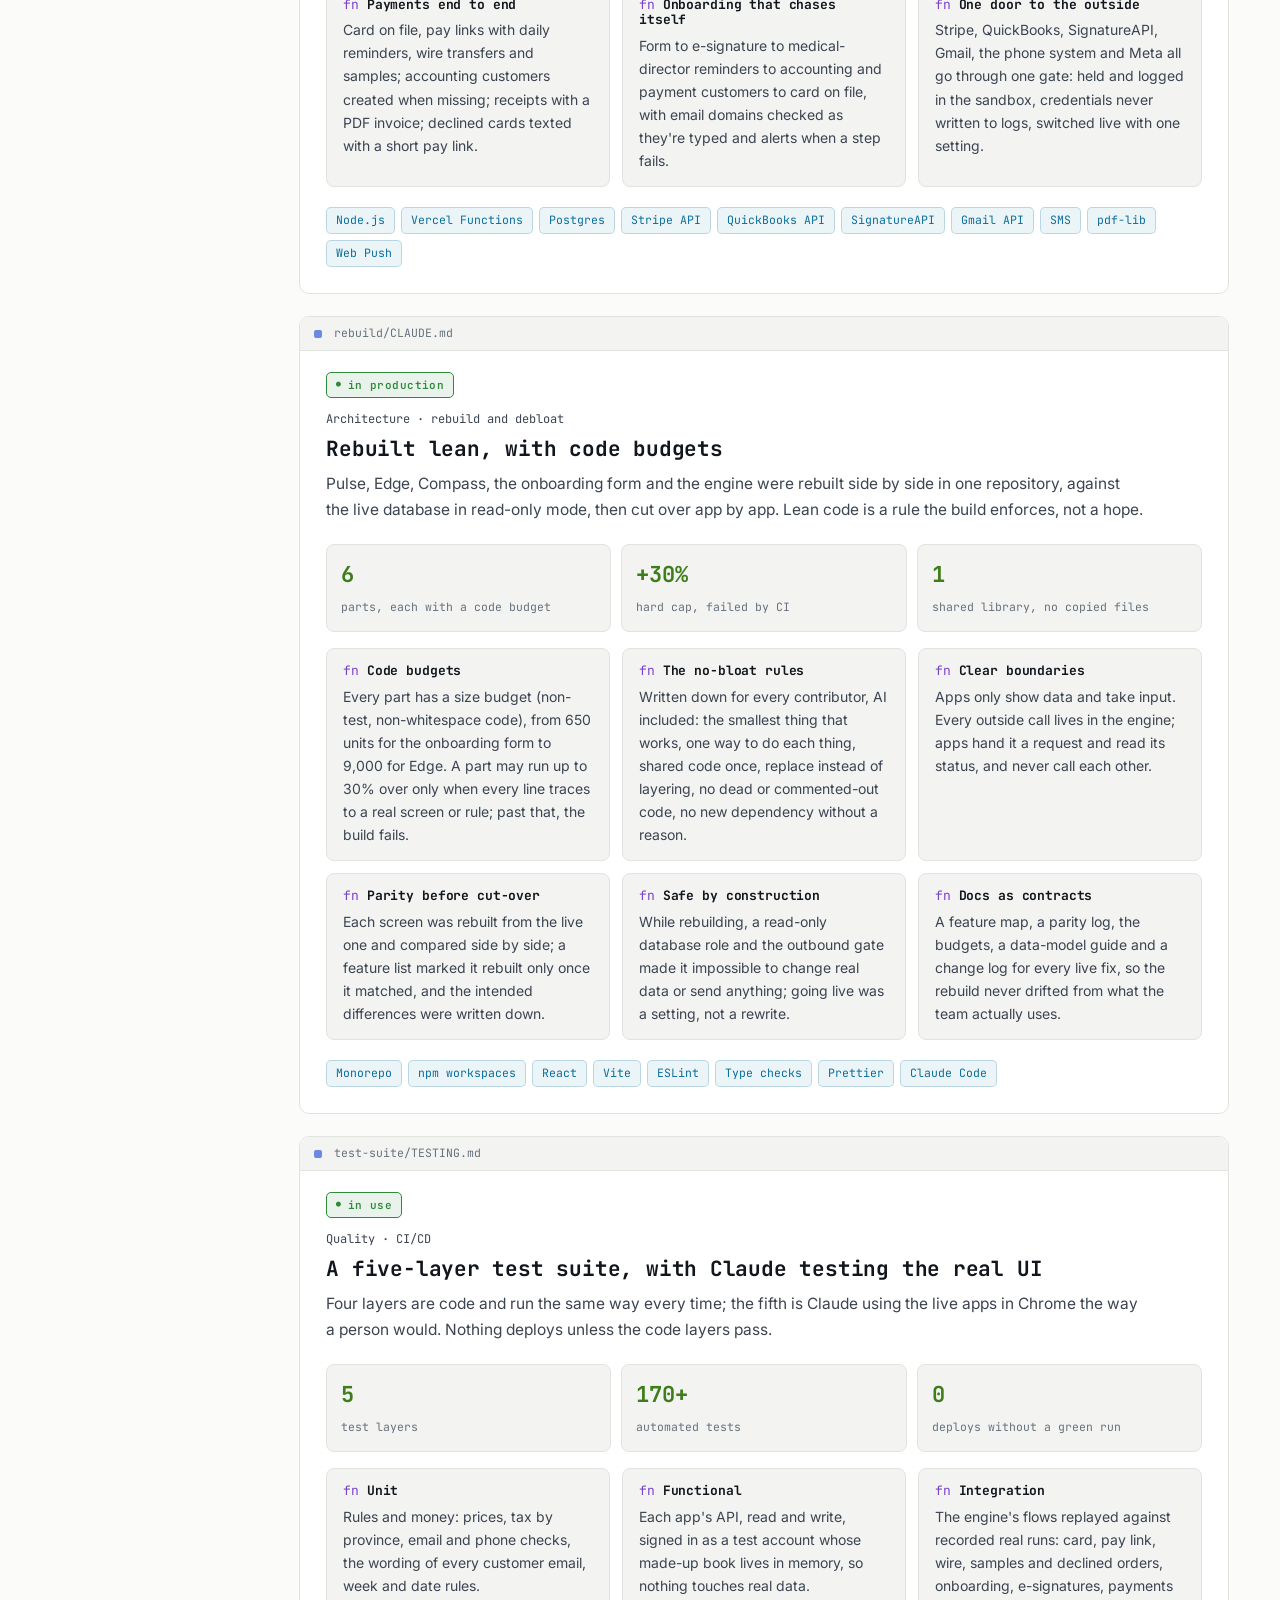
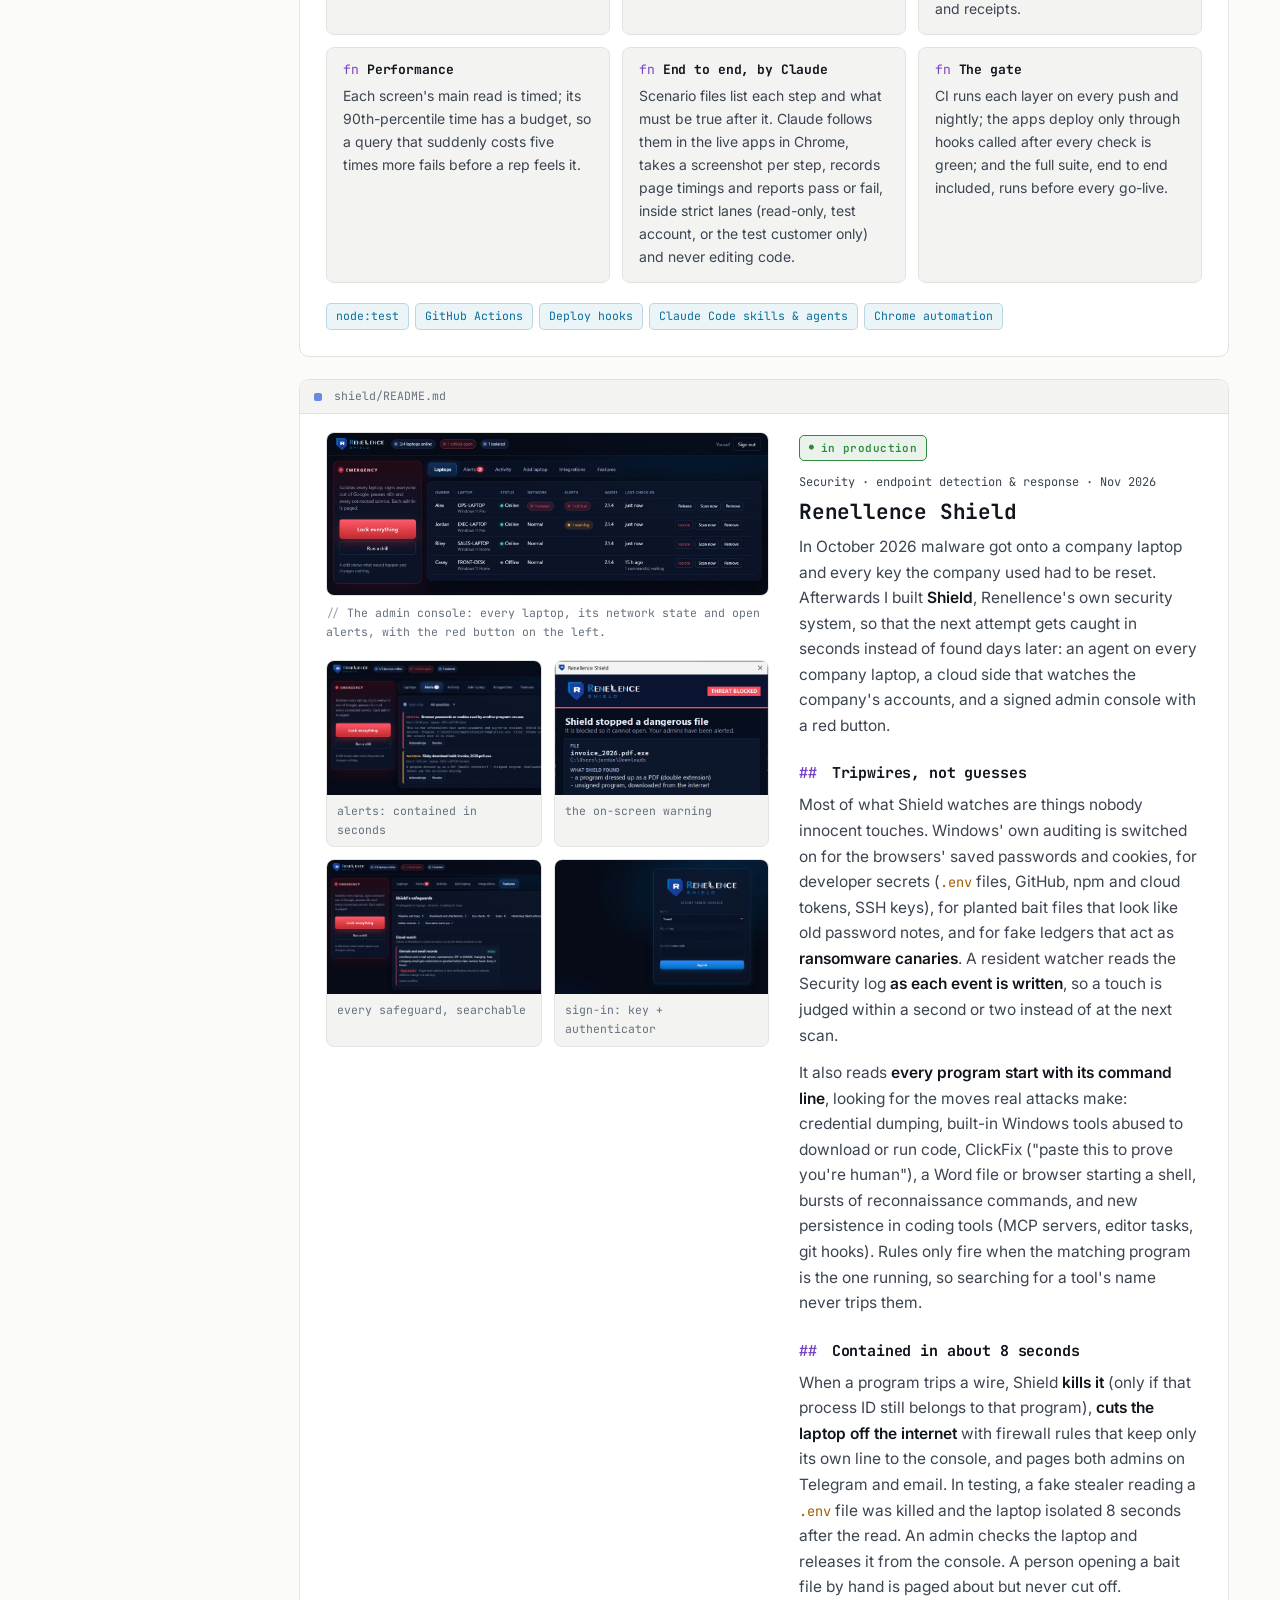
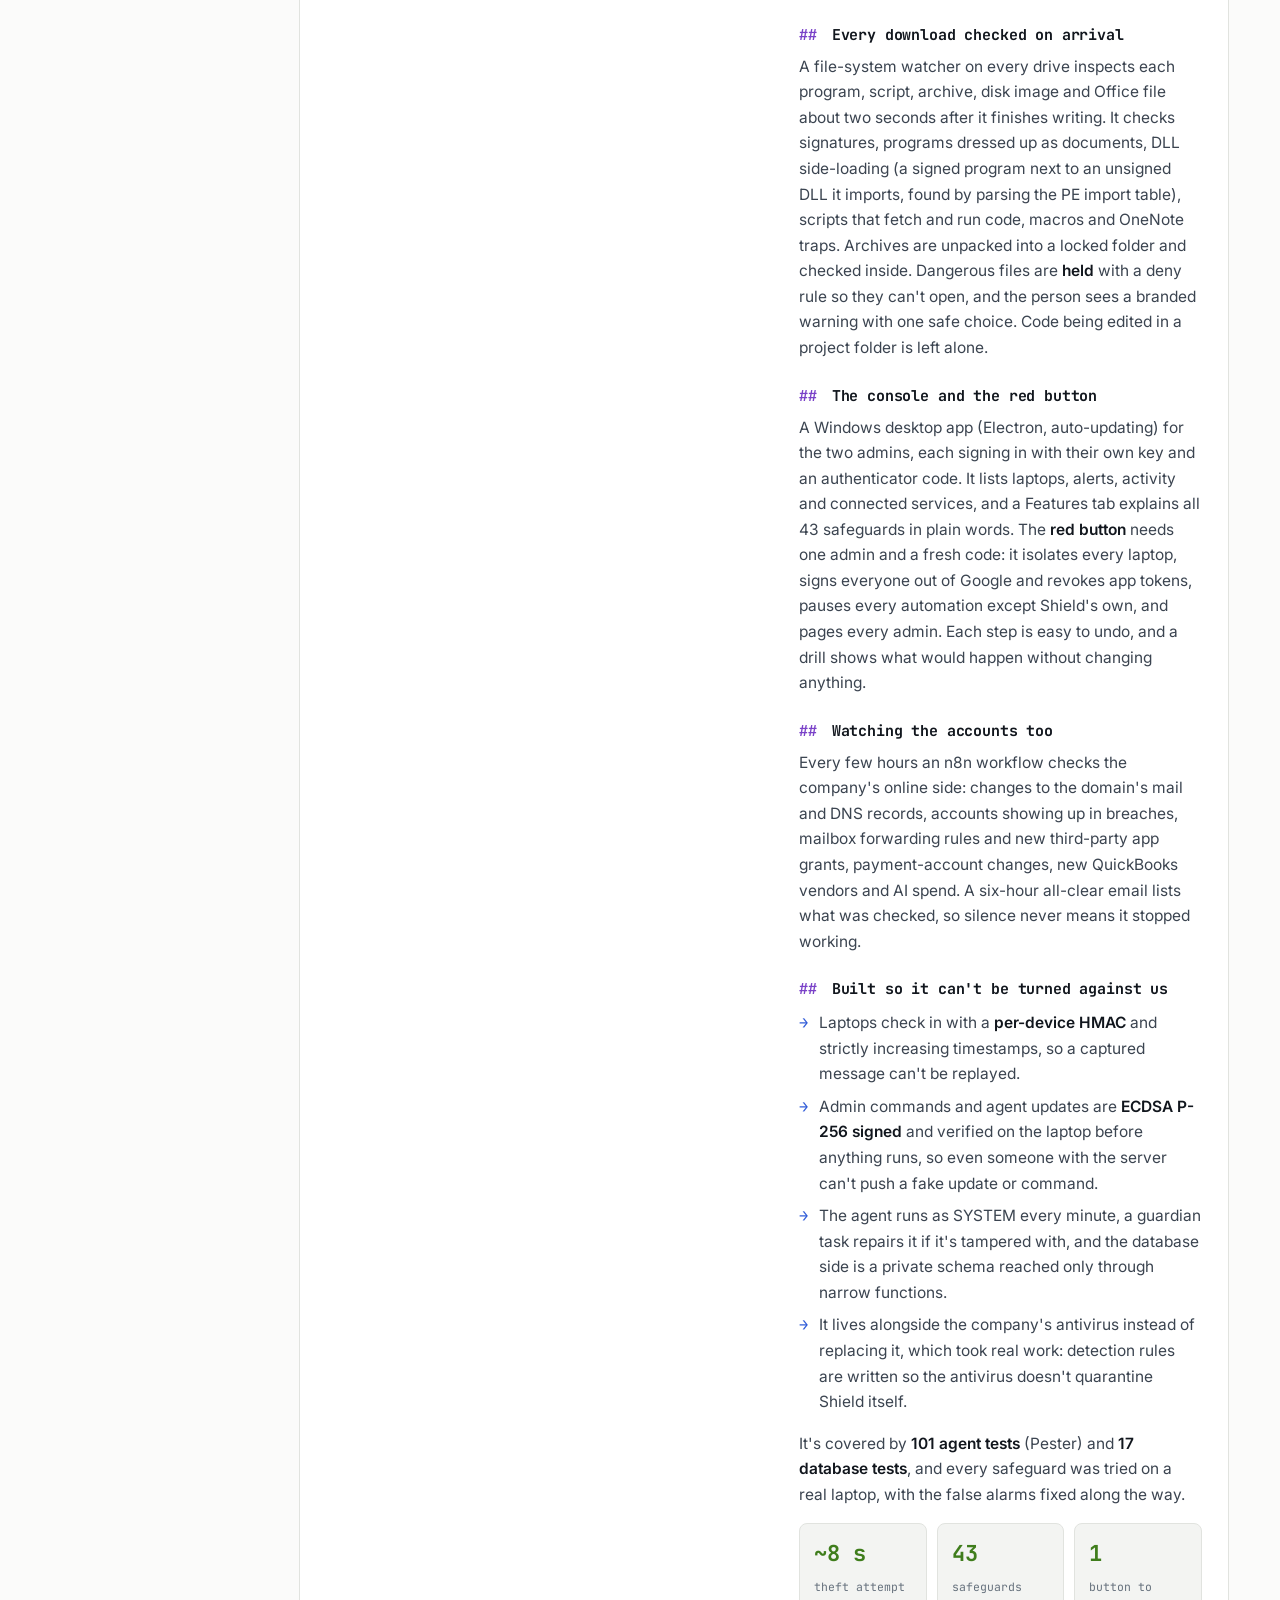
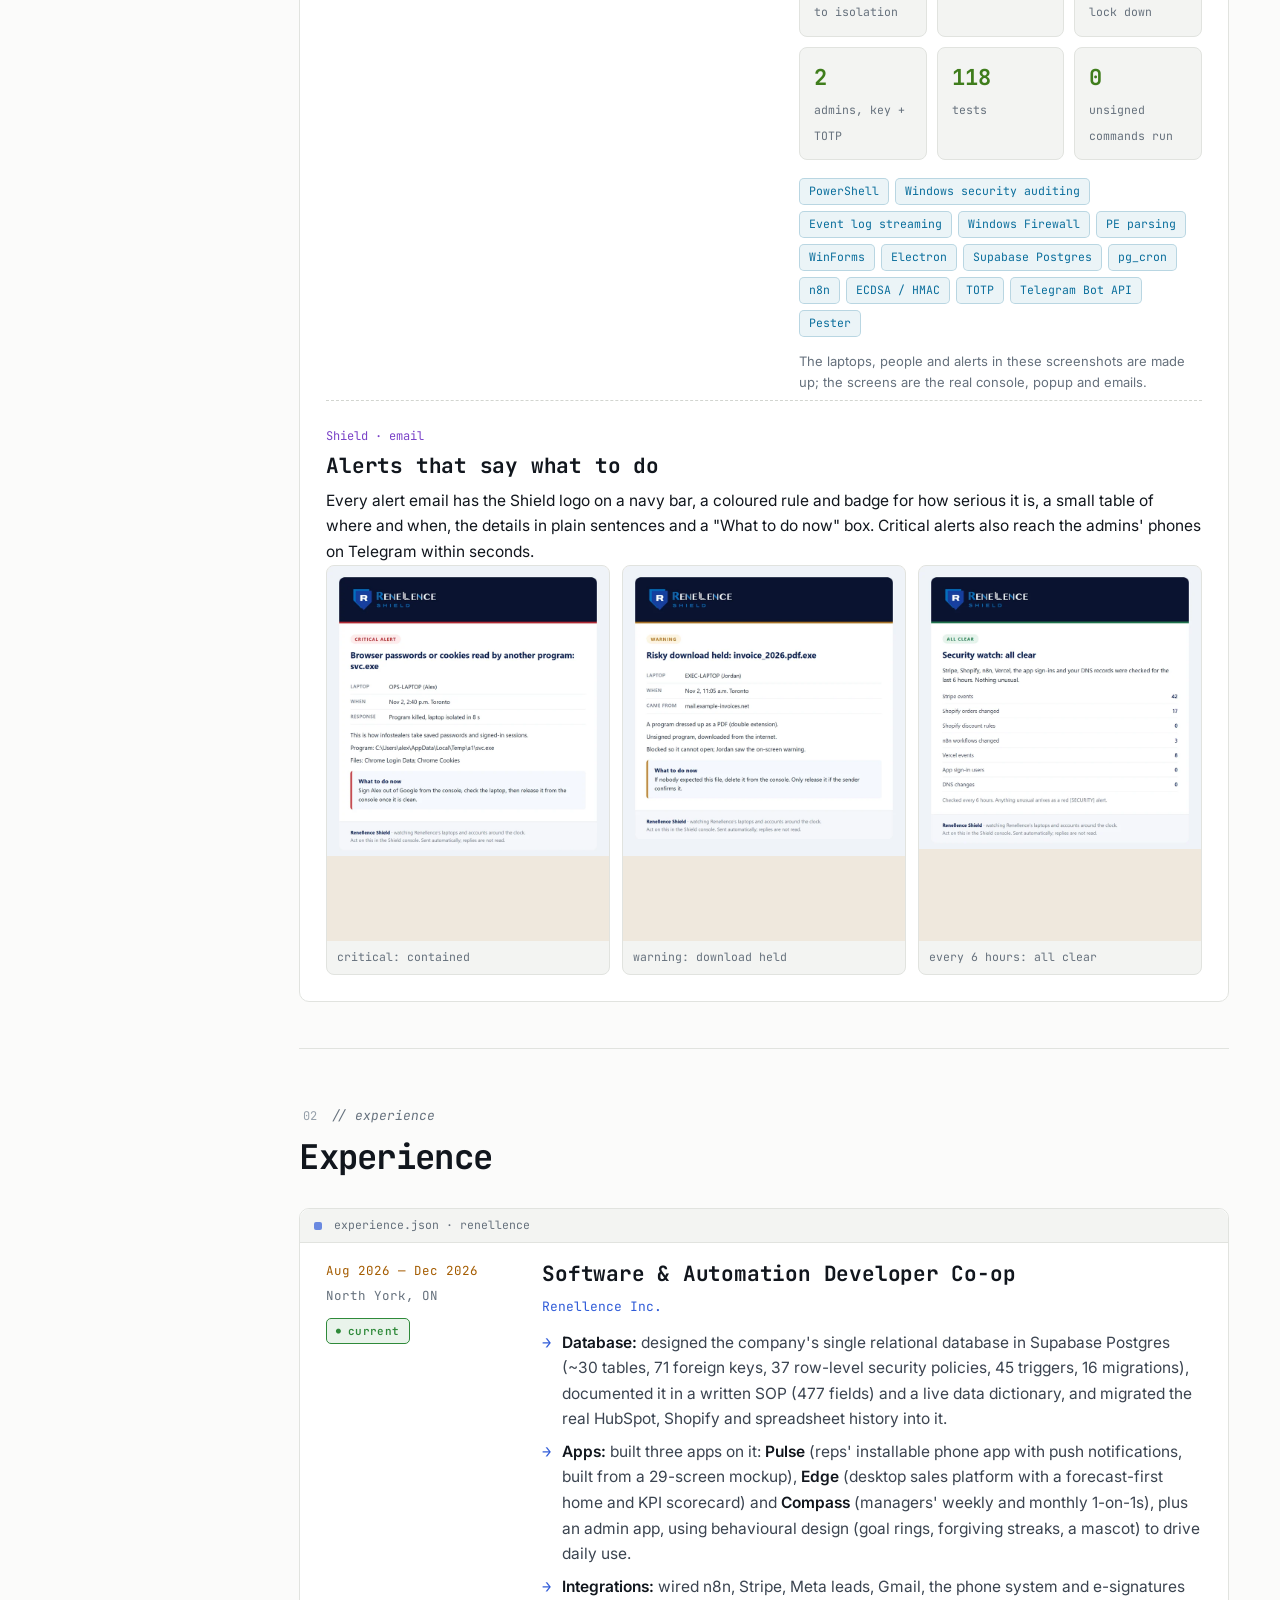
==== commit 15d5fe10: "Renellence: engine, rebuild and test suite sections replace the n8n card Co-Authored-By: Claude Opus" ====
--- a/index.html
+++ b/index.html
@@ -55,6 +55,9 @@
         <li class="tree-sub tree-sub2"><a href="#pulse"><span class="ft ft-dir">▸</span>pulse/</a></li>
         <li class="tree-sub tree-sub2"><a href="#edge"><span class="ft ft-dir">▸</span>edge/</a></li>
         <li class="tree-sub"><a href="#testing"><span class="ft ft-dir">▸</span>test/</a></li>
+        <li class="tree-sub"><a href="#engine"><span class="ft ft-dir">▸</span>engine/</a></li>
+        <li class="tree-sub"><a href="#rebuild"><span class="ft ft-dir">▸</span>rebuild/</a></li>
+        <li class="tree-sub"><a href="#test-suite"><span class="ft ft-dir">▸</span>test-suite/</a></li>
         <li class="tree-sub"><a href="#shield"><span class="ft ft-dir">▸</span>shield/</a></li>
         <li><a href="#experience" data-sec="experience"><span class="ft ft-json">{}</span>experience.json</a></li>
         <li><a href="#work" data-sec="work"><span class="ft ft-dir">▾</span>projects/</a></li>
@@ -115,7 +118,7 @@
             I joined Renellence as a Software &amp; Automation Developer Co-op in August 2026. I'm rebuilding the
             company's sales systems around one relational database: three apps on top of it (Pulse for reps'
             phones, Edge for the desktop, Compass for managers' 1-on-1s), every outside service feeding into it,
-            and HubSpot on its way out.
+            one engine that replaced the order and onboarding workflows, and HubSpot retired.
           </p>
         </header>
 
@@ -477,21 +480,141 @@
           </article>
         </div>
 
-        <!-- Order automation -->
-        <article class="case pane reveal" data-file="order-automation/workflow.json">
-          <span class="tag tag-live">in use</span>
-          <p class="feature-label">Order-to-cash</p>
-          <h3>Order automation</h3>
-          <p>n8n workflows that take an order from the rep's tap to delivery without anyone re-typing it.</p>
-          <ol class="steps steps-row">
-            <li>Order placed in Pulse or Edge</li>
-            <li>Approval by a person</li>
-            <li>E-signature when needed</li>
-            <li>Stripe charge or pay link</li>
-            <li>QuickBooks invoice</li>
-            <li>Shipping tracked to delivery</li>
-          </ol>
-          <p class="small">Connects Stripe, QuickBooks, SignatureAPI, Gmail, the phone system, Meta, Google Sheets and HubSpot, with customer texts and emails at each step.</p>
+        <!-- The engine -->
+        <article class="case pane reveal" id="engine" data-file="engine/README.md">
+          <div class="case-head">
+            <span class="tag tag-live">in production</span>
+            <p class="feature-label">Back end · replaced n8n</p>
+            <h3>The engine</h3>
+            <p class="case-lede">
+              One Node service that does everything the apps can't do themselves: every call to an outside service,
+              a 5-minute tick, and verified webhooks. It replaced the n8n workflows that ran sales orders and customer
+              onboarding, so the whole order-to-cash path is now plain, tested code reading and writing the one database.
+            </p>
+          </div>
+          <ul class="metrics">
+            <li><b>469 → 0</b><span>n8n nodes behind orders and onboarding</span></li>
+            <li><b>~200k</b><span>characters of workflow code retired</span></li>
+            <li><b>1</b><span>gate for every outside call</span></li>
+          </ul>
+          <div class="case-grid">
+            <div class="point">
+              <h4>What it replaced</h4>
+              <p>The order workflow (291 nodes, 118 steps set to carry on after errors) and the onboarding workflow (178 nodes) became plain step functions, each checked against recorded real runs before cut-over.</p>
+            </div>
+            <div class="point">
+              <h4>Runs kept in the database</h4>
+              <p>Each order and onboarding keeps its place in its own row. A manager approves from signed links in an email, the tick moves waiting runs on, and nothing sits paused inside a workflow tool.</p>
+            </div>
+            <div class="point">
+              <h4>Once and only once</h4>
+              <p>Every action claims a key before it acts, so a retry or a double click never charges, invoices or emails twice; a run cut off midway is flagged instead of guessed at.</p>
+            </div>
+            <div class="point">
+              <h4>Payments end to end</h4>
+              <p>Card on file, pay links with daily reminders, wire transfers and samples; accounting customers created when missing; receipts with a PDF invoice; declined cards texted with a short pay link.</p>
+            </div>
+            <div class="point">
+              <h4>Onboarding that chases itself</h4>
+              <p>Form to e-signature to medical-director reminders to accounting and payment customers to card on file, with email domains checked as they're typed and alerts when a step fails.</p>
+            </div>
+            <div class="point">
+              <h4>One door to the outside</h4>
+              <p>Stripe, QuickBooks, SignatureAPI, Gmail, the phone system and Meta all go through one gate: held and logged in the sandbox, credentials never written to logs, switched live with one setting.</p>
+            </div>
+          </div>
+          <ul class="chips"><li>Node.js</li><li>Vercel Functions</li><li>Postgres</li><li>Stripe API</li><li>QuickBooks API</li><li>SignatureAPI</li><li>Gmail API</li><li>SMS</li><li>pdf-lib</li><li>Web Push</li></ul>
+        </article>
+
+        <!-- Rebuild and code budgets -->
+        <article class="case pane reveal" id="rebuild" data-file="rebuild/CLAUDE.md">
+          <div class="case-head">
+            <span class="tag tag-live">in production</span>
+            <p class="feature-label">Architecture · rebuild and debloat</p>
+            <h3>Rebuilt lean, with code budgets</h3>
+            <p class="case-lede">
+              Pulse, Edge, Compass, the onboarding form and the engine were rebuilt side by side in one repository,
+              against the live database in read-only mode, then cut over app by app. Lean code is a rule the build
+              enforces, not a hope.
+            </p>
+          </div>
+          <ul class="metrics">
+            <li><b>6</b><span>parts, each with a code budget</span></li>
+            <li><b>+30%</b><span>hard cap, failed by CI</span></li>
+            <li><b>1</b><span>shared library, no copied files</span></li>
+          </ul>
+          <div class="case-grid">
+            <div class="point">
+              <h4>Code budgets</h4>
+              <p>Every part has a size budget (non-test, non-whitespace code), from 650 units for the onboarding form to 9,000 for Edge. A part may run up to 30% over only when every line traces to a real screen or rule; past that, the build fails.</p>
+            </div>
+            <div class="point">
+              <h4>The no-bloat rules</h4>
+              <p>Written down for every contributor, AI included: the smallest thing that works, one way to do each thing, shared code once, replace instead of layering, no dead or commented-out code, no new dependency without a reason.</p>
+            </div>
+            <div class="point">
+              <h4>Clear boundaries</h4>
+              <p>Apps only show data and take input. Every outside call lives in the engine; apps hand it a request and read its status, and never call each other.</p>
+            </div>
+            <div class="point">
+              <h4>Parity before cut-over</h4>
+              <p>Each screen was rebuilt from the live one and compared side by side; a feature list marked it rebuilt only once it matched, and the intended differences were written down.</p>
+            </div>
+            <div class="point">
+              <h4>Safe by construction</h4>
+              <p>While rebuilding, a read-only database role and the outbound gate made it impossible to change real data or send anything; going live was a setting, not a rewrite.</p>
+            </div>
+            <div class="point">
+              <h4>Docs as contracts</h4>
+              <p>A feature map, a parity log, the budgets, a data-model guide and a change log for every live fix, so the rebuild never drifted from what the team actually uses.</p>
+            </div>
+          </div>
+          <ul class="chips"><li>Monorepo</li><li>npm workspaces</li><li>React</li><li>Vite</li><li>ESLint</li><li>Type checks</li><li>Prettier</li><li>Claude Code</li></ul>
+        </article>
+
+        <!-- Test suite -->
+        <article class="case pane reveal" id="test-suite" data-file="test-suite/TESTING.md">
+          <div class="case-head">
+            <span class="tag tag-live">in use</span>
+            <p class="feature-label">Quality · CI/CD</p>
+            <h3>A five-layer test suite, with Claude testing the real UI</h3>
+            <p class="case-lede">
+              Four layers are code and run the same way every time; the fifth is Claude using the live apps in Chrome
+              the way a person would. Nothing deploys unless the code layers pass.
+            </p>
+          </div>
+          <ul class="metrics">
+            <li><b>5</b><span>test layers</span></li>
+            <li><b>170+</b><span>automated tests</span></li>
+            <li><b>0</b><span>deploys without a green run</span></li>
+          </ul>
+          <div class="case-grid">
+            <div class="point">
+              <h4>Unit</h4>
+              <p>Rules and money: prices, tax by province, email and phone checks, the wording of every customer email, week and date rules.</p>
+            </div>
+            <div class="point">
+              <h4>Functional</h4>
+              <p>Each app's API, read and write, signed in as a test account whose made-up book lives in memory, so nothing touches real data.</p>
+            </div>
+            <div class="point">
+              <h4>Integration</h4>
+              <p>The engine's flows replayed against recorded real runs: card, pay link, wire, samples and declined orders, onboarding, e-signatures, payments and receipts.</p>
+            </div>
+            <div class="point">
+              <h4>Performance</h4>
+              <p>Each screen's main read is timed; its 90th-percentile time has a budget, so a query that suddenly costs five times more fails before a rep feels it.</p>
+            </div>
+            <div class="point">
+              <h4>End to end, by Claude</h4>
+              <p>Scenario files list each step and what must be true after it. Claude follows them in the live apps in Chrome, takes a screenshot per step, records page timings and reports pass or fail, inside strict lanes (read-only, test account, or the test customer only) and never editing code.</p>
+            </div>
+            <div class="point">
+              <h4>The gate</h4>
+              <p>CI runs each layer on every push and nightly; the apps deploy only through hooks called after every check is green; and the full suite, end to end included, runs before every go-live.</p>
+            </div>
+          </div>
+          <ul class="chips"><li>node:test</li><li>GitHub Actions</li><li>Deploy hooks</li><li>Claude Code skills &amp; agents</li><li>Chrome automation</li></ul>
         </article>
 
         <!-- Renellence Shield -->
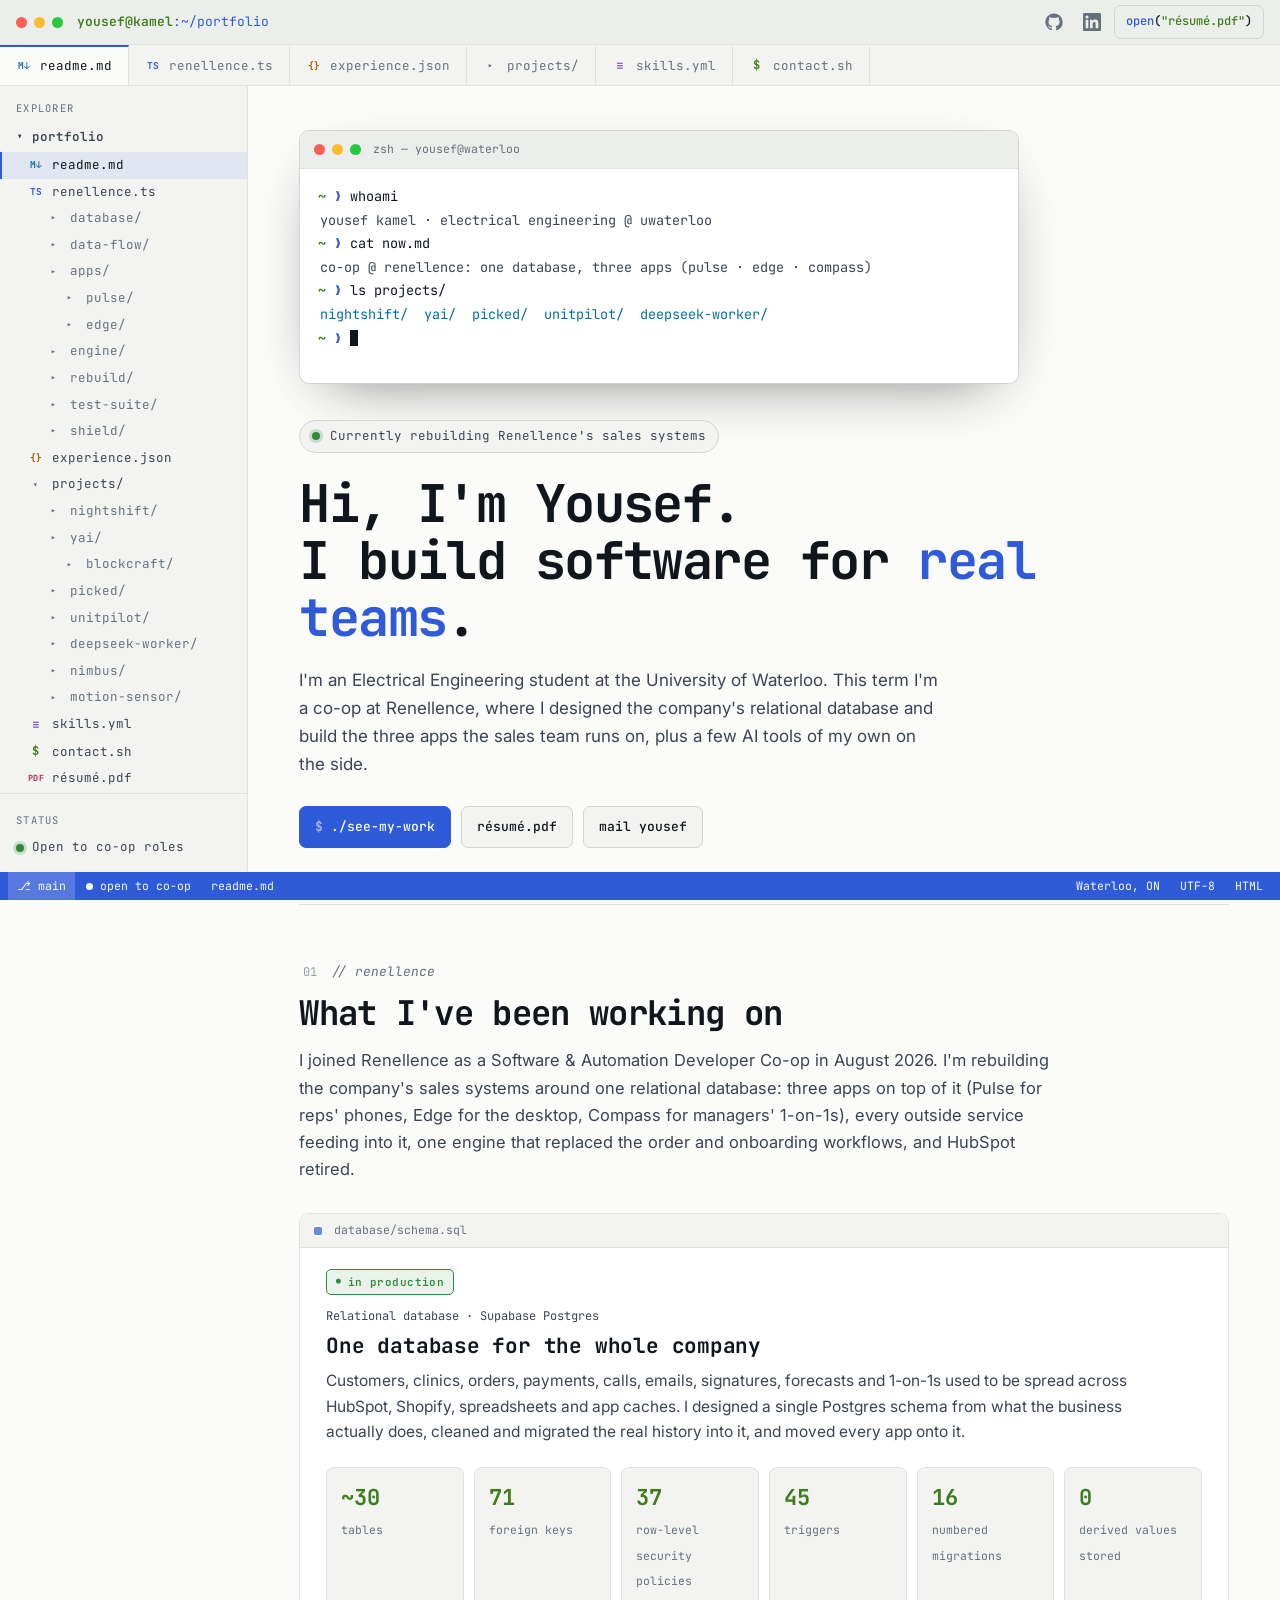
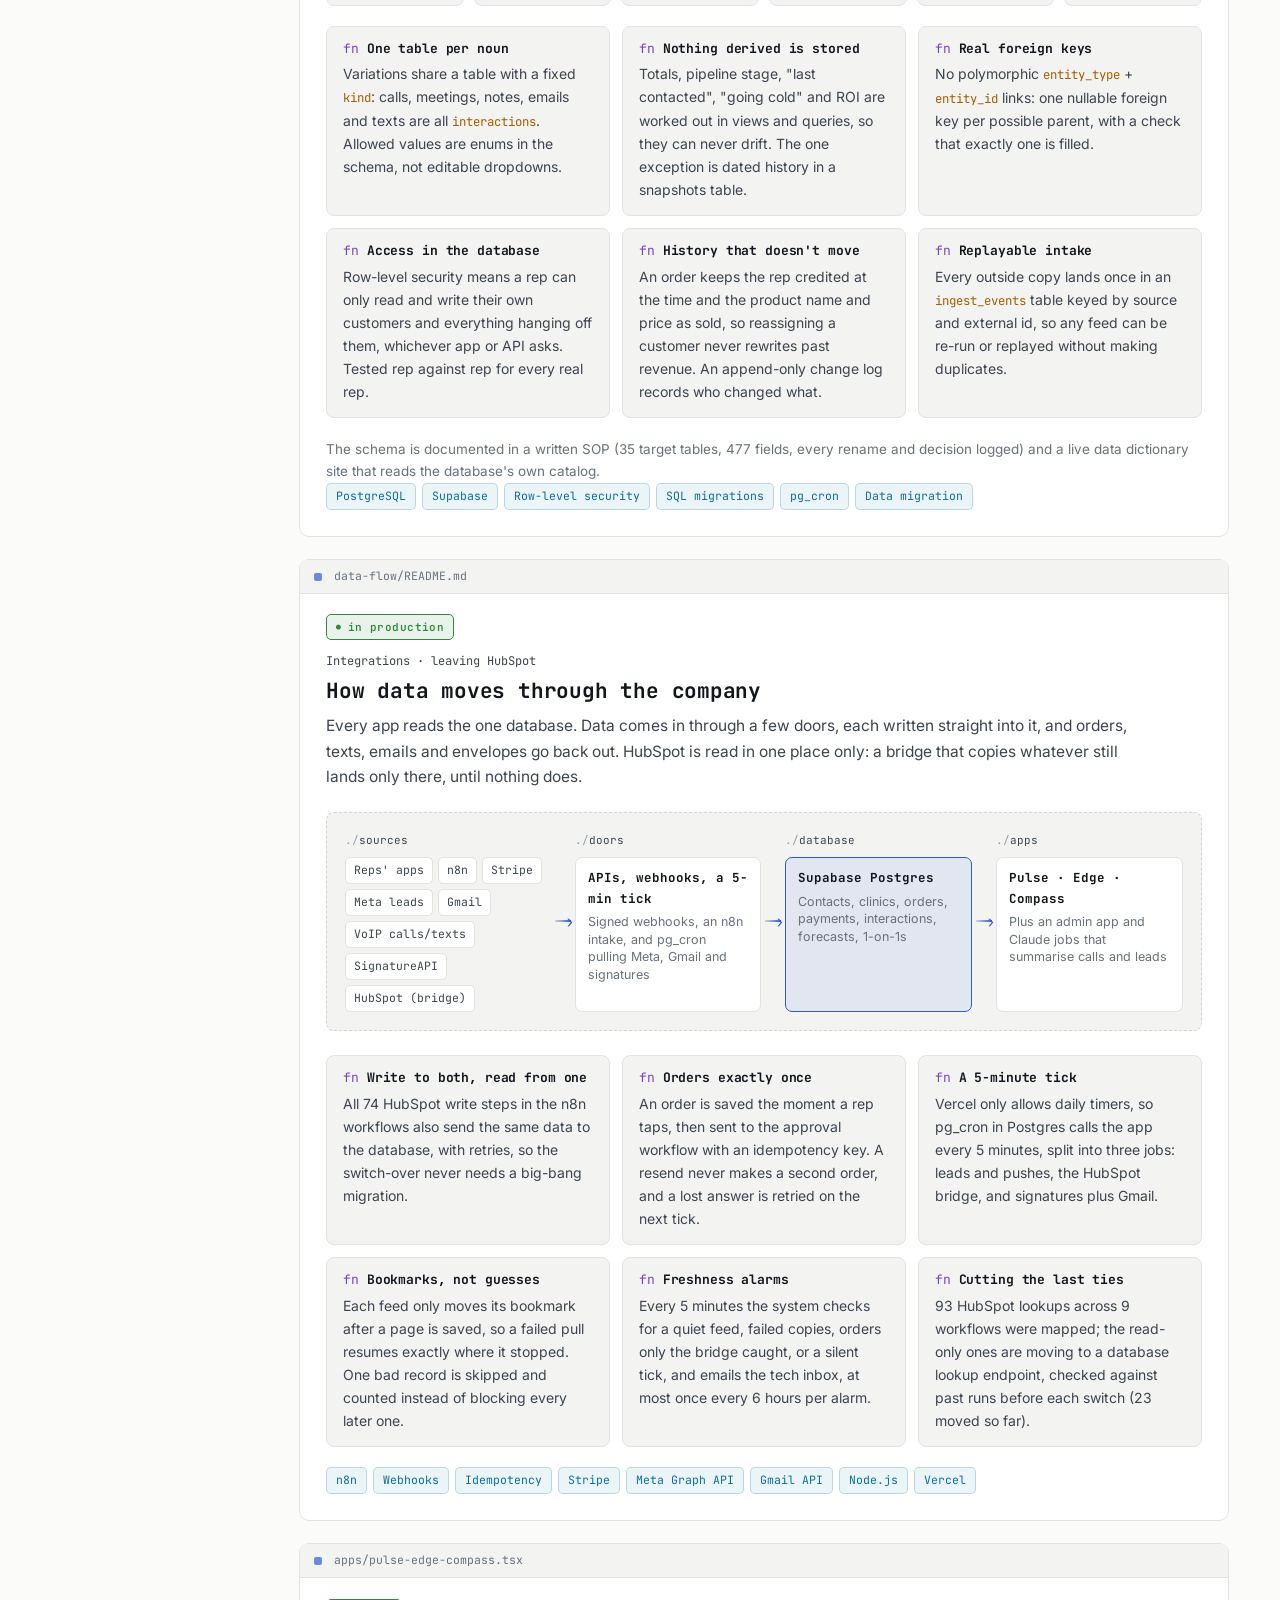
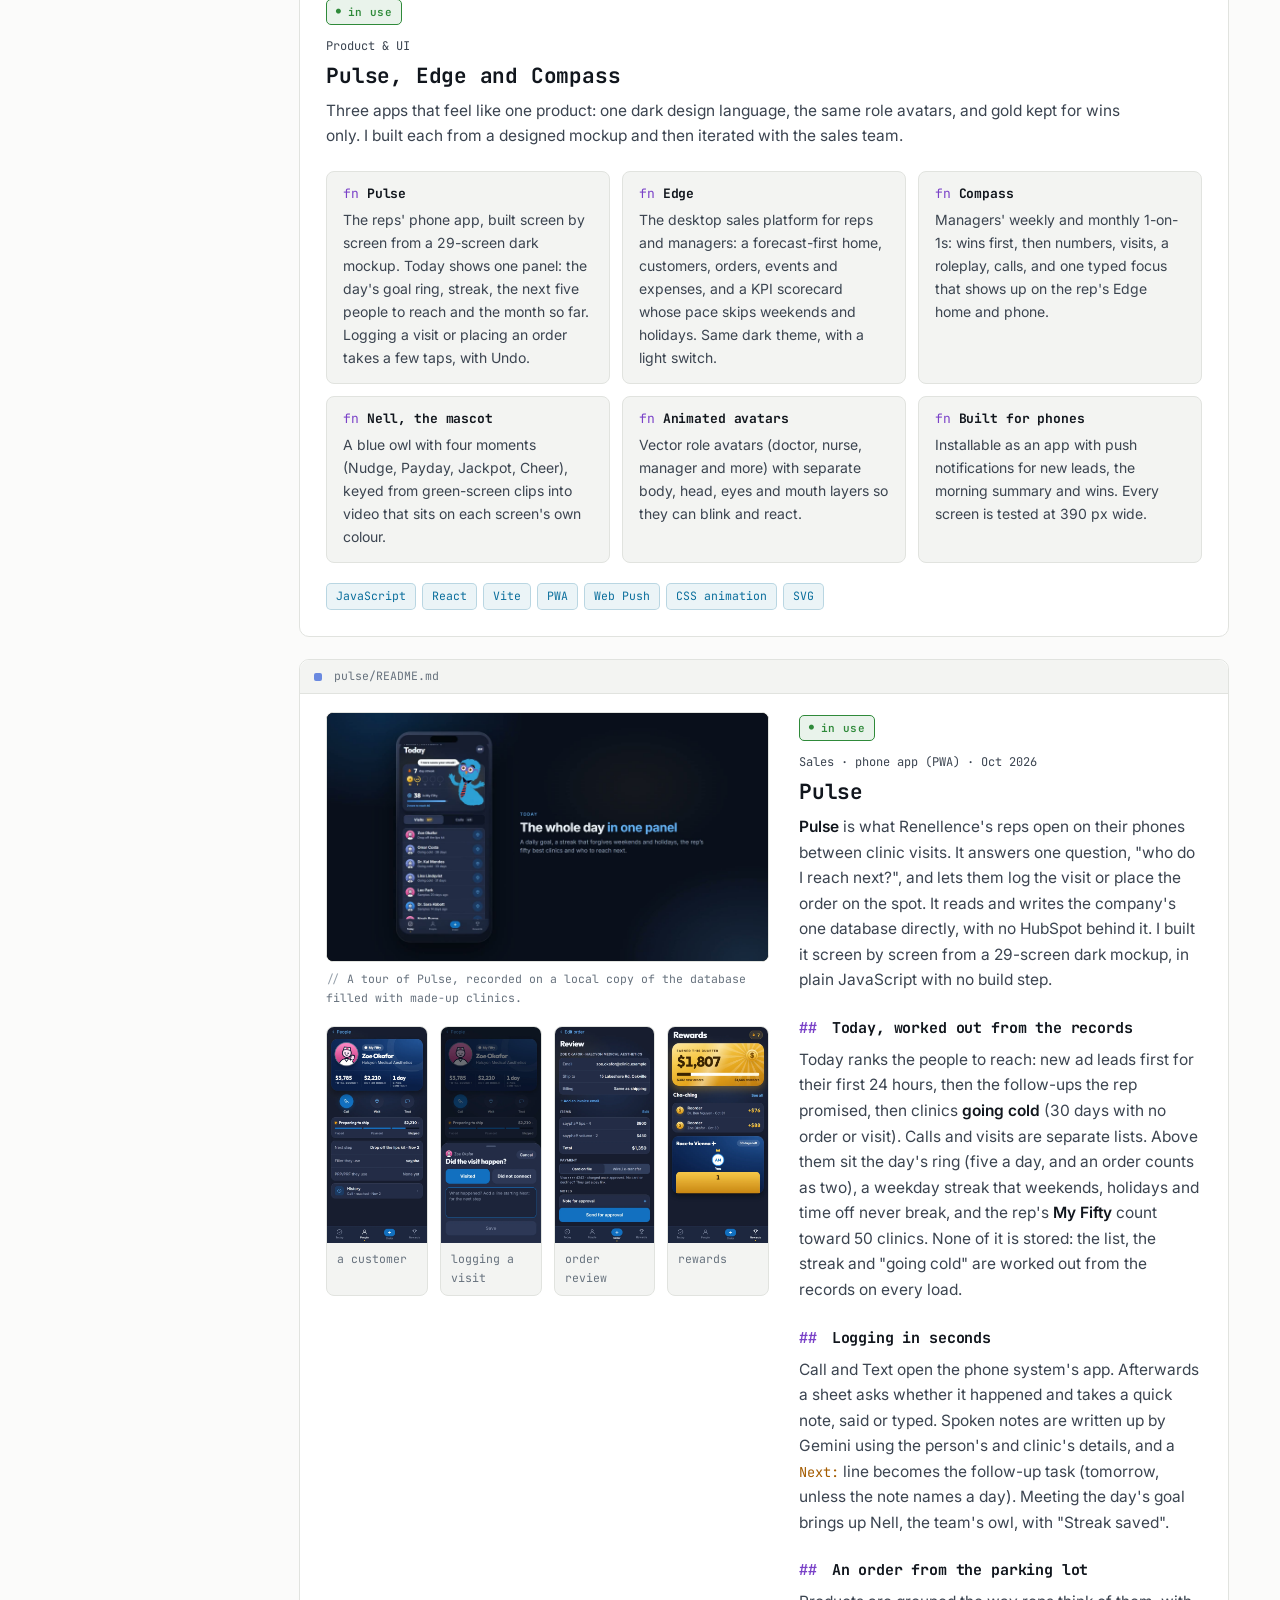
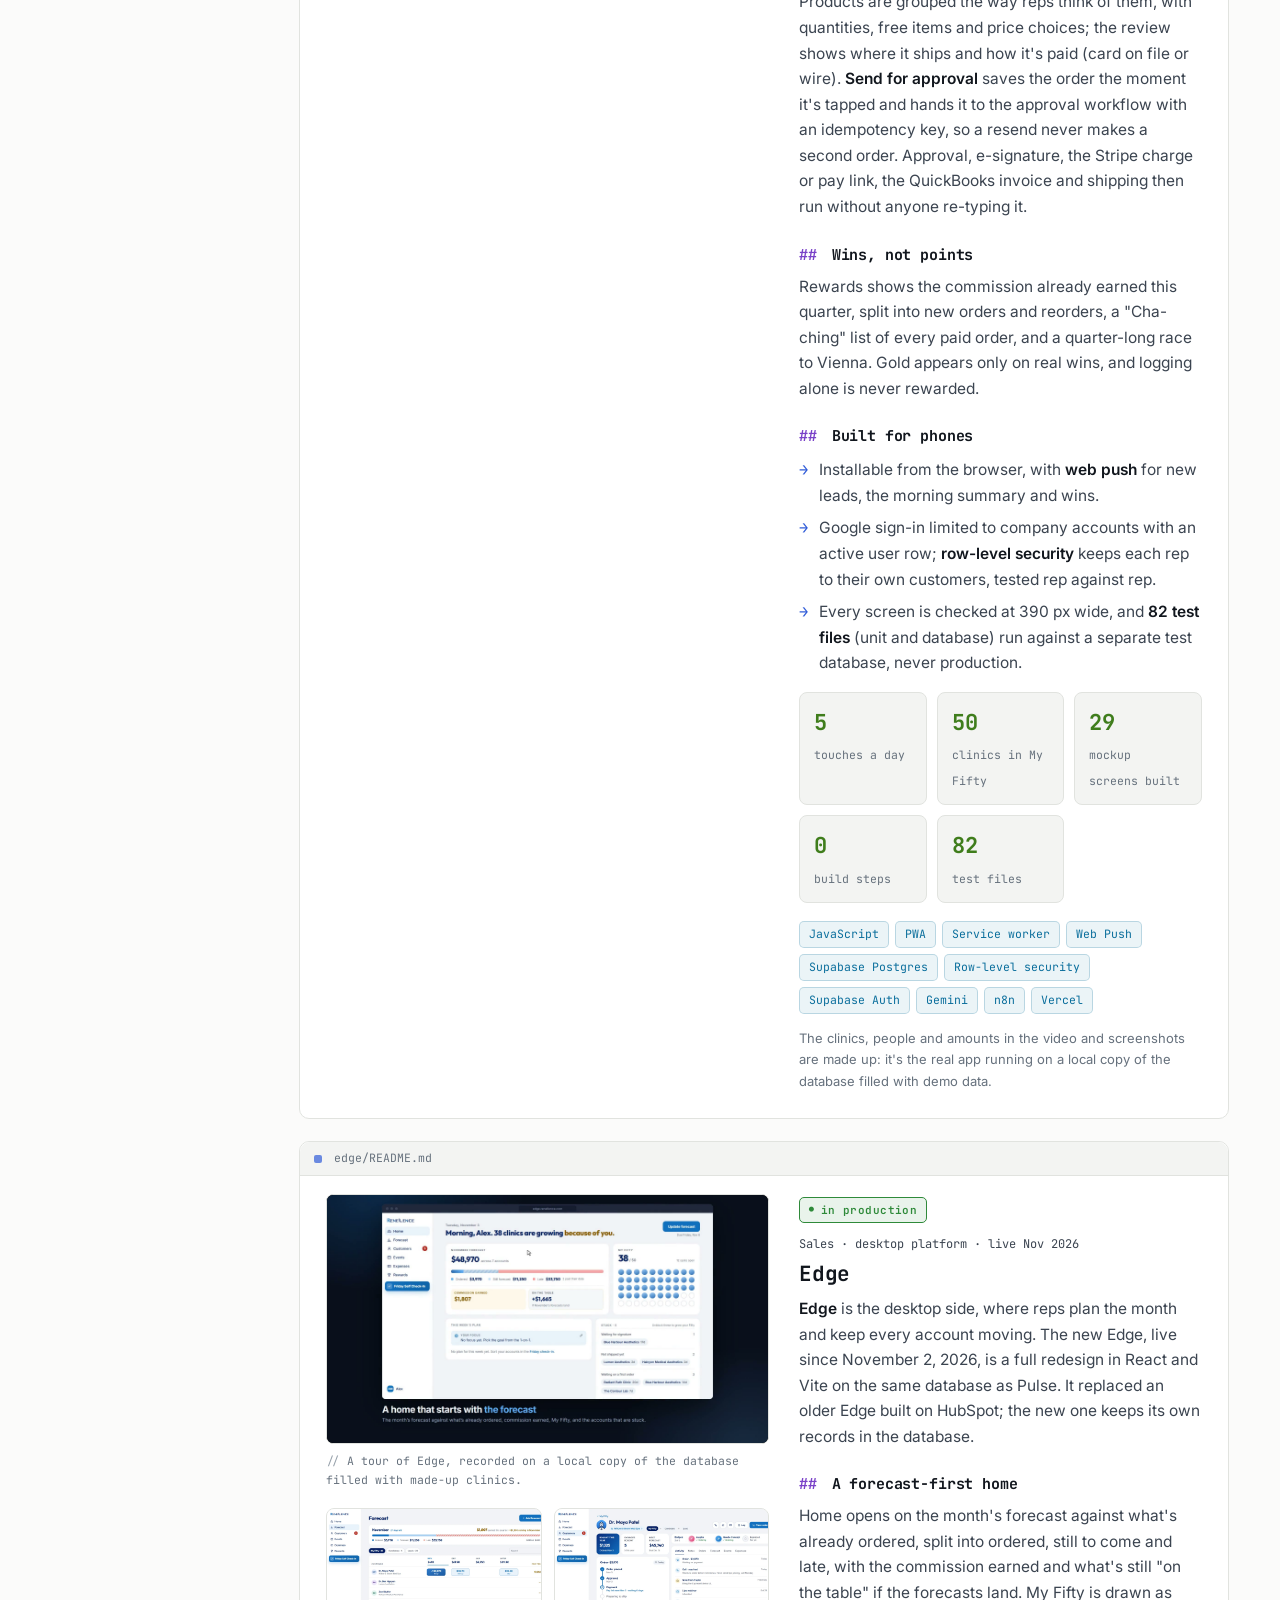
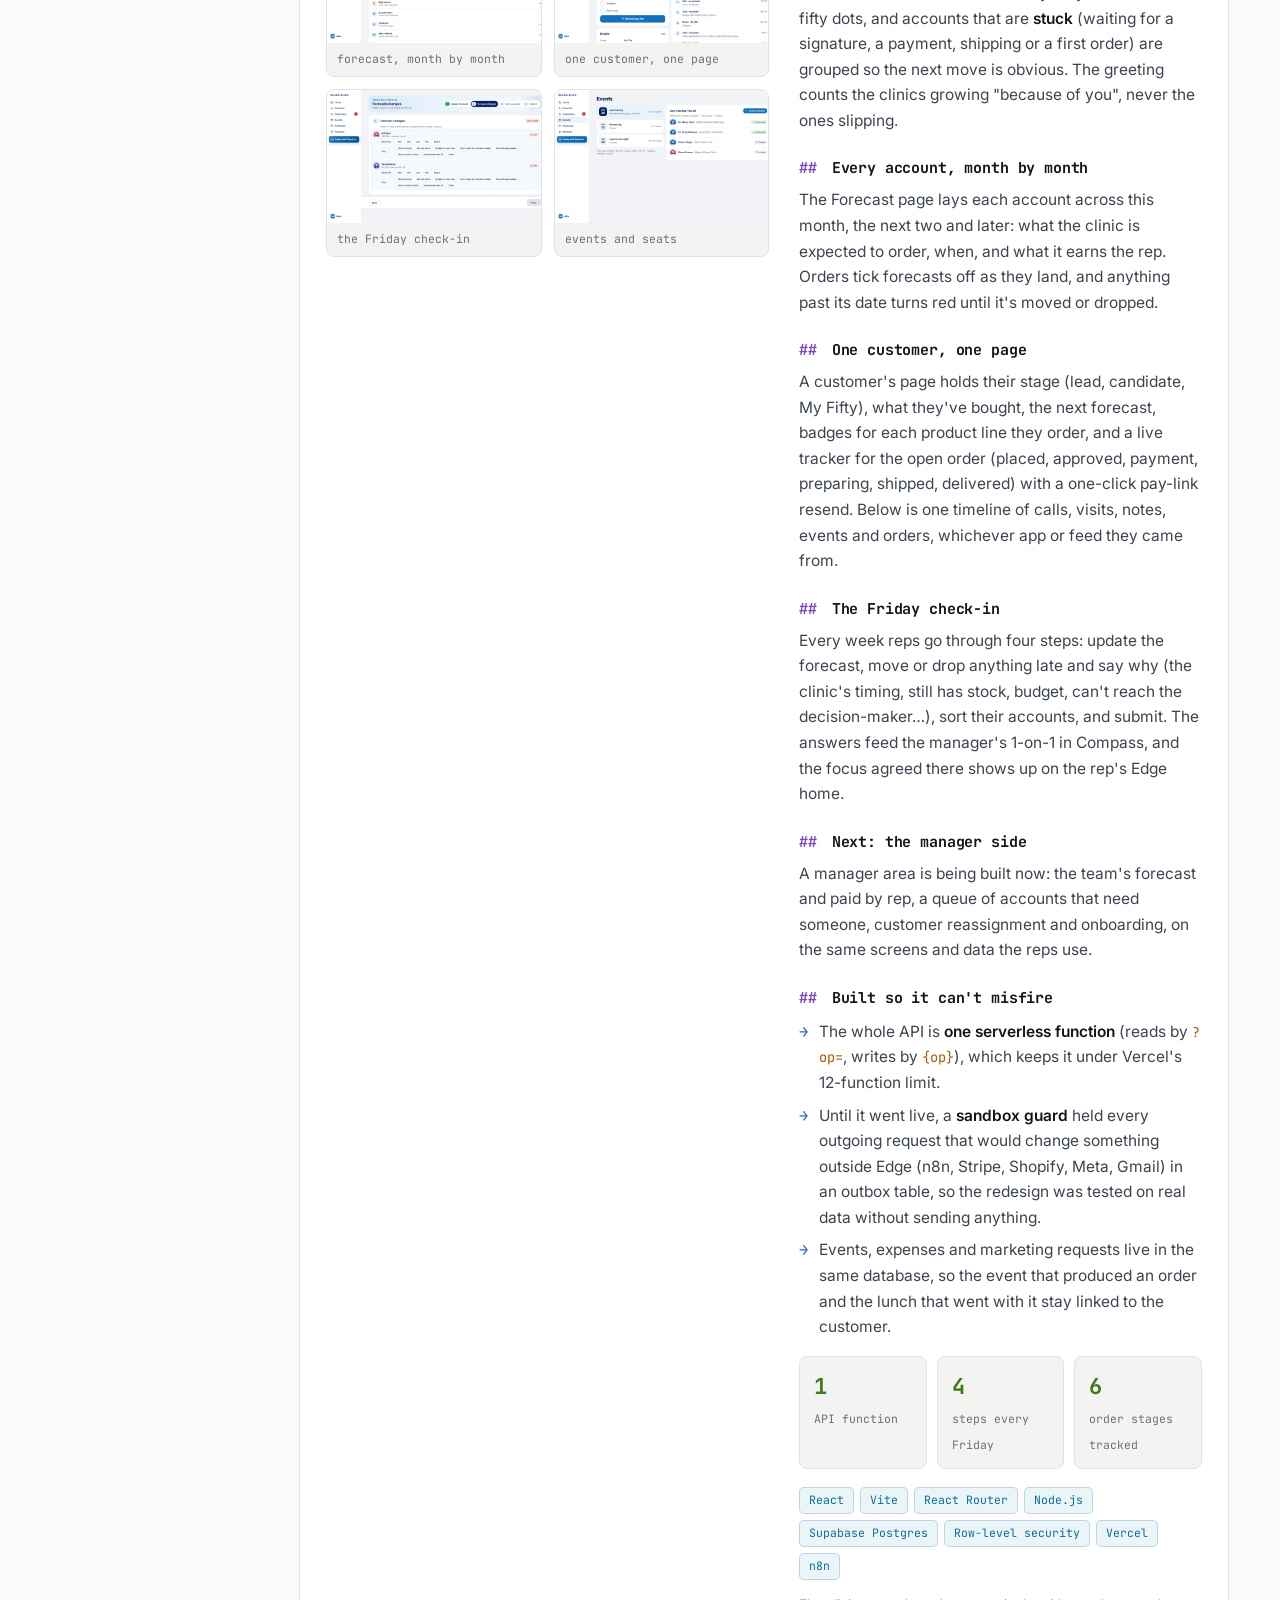
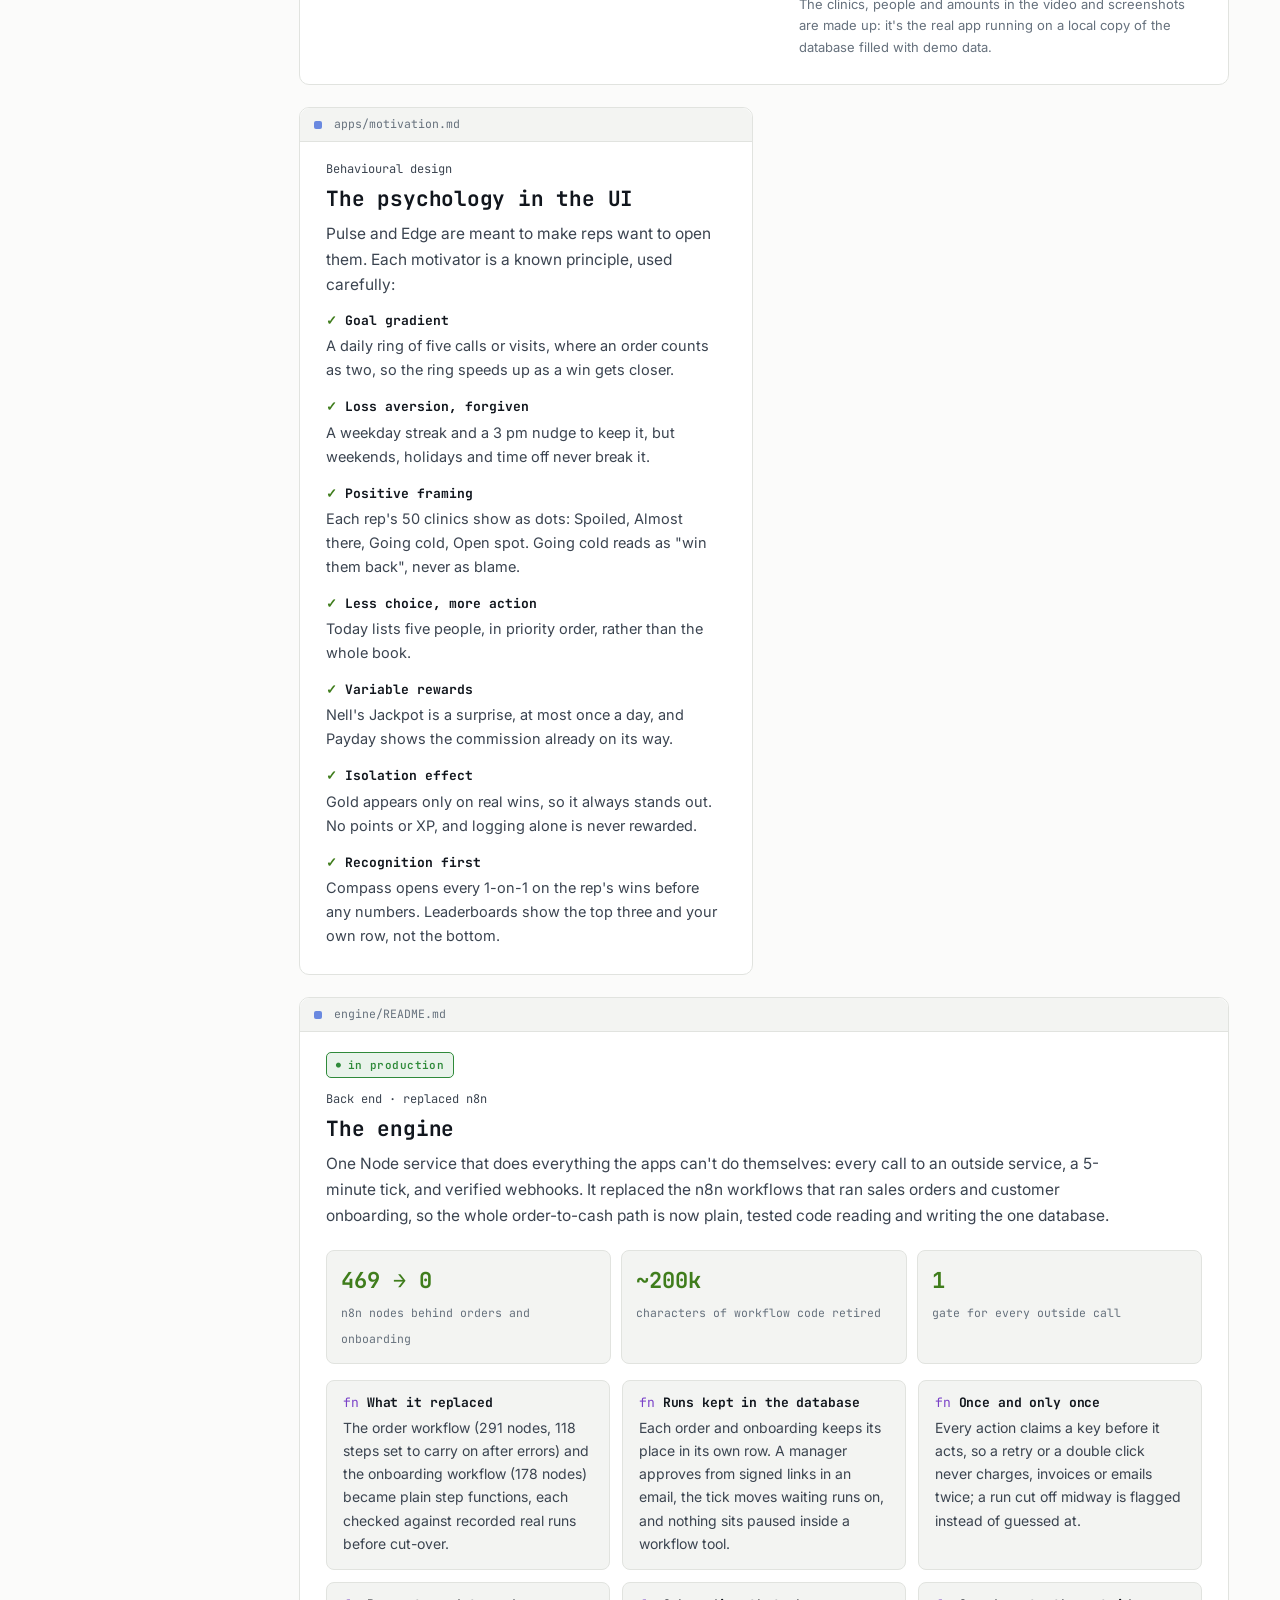
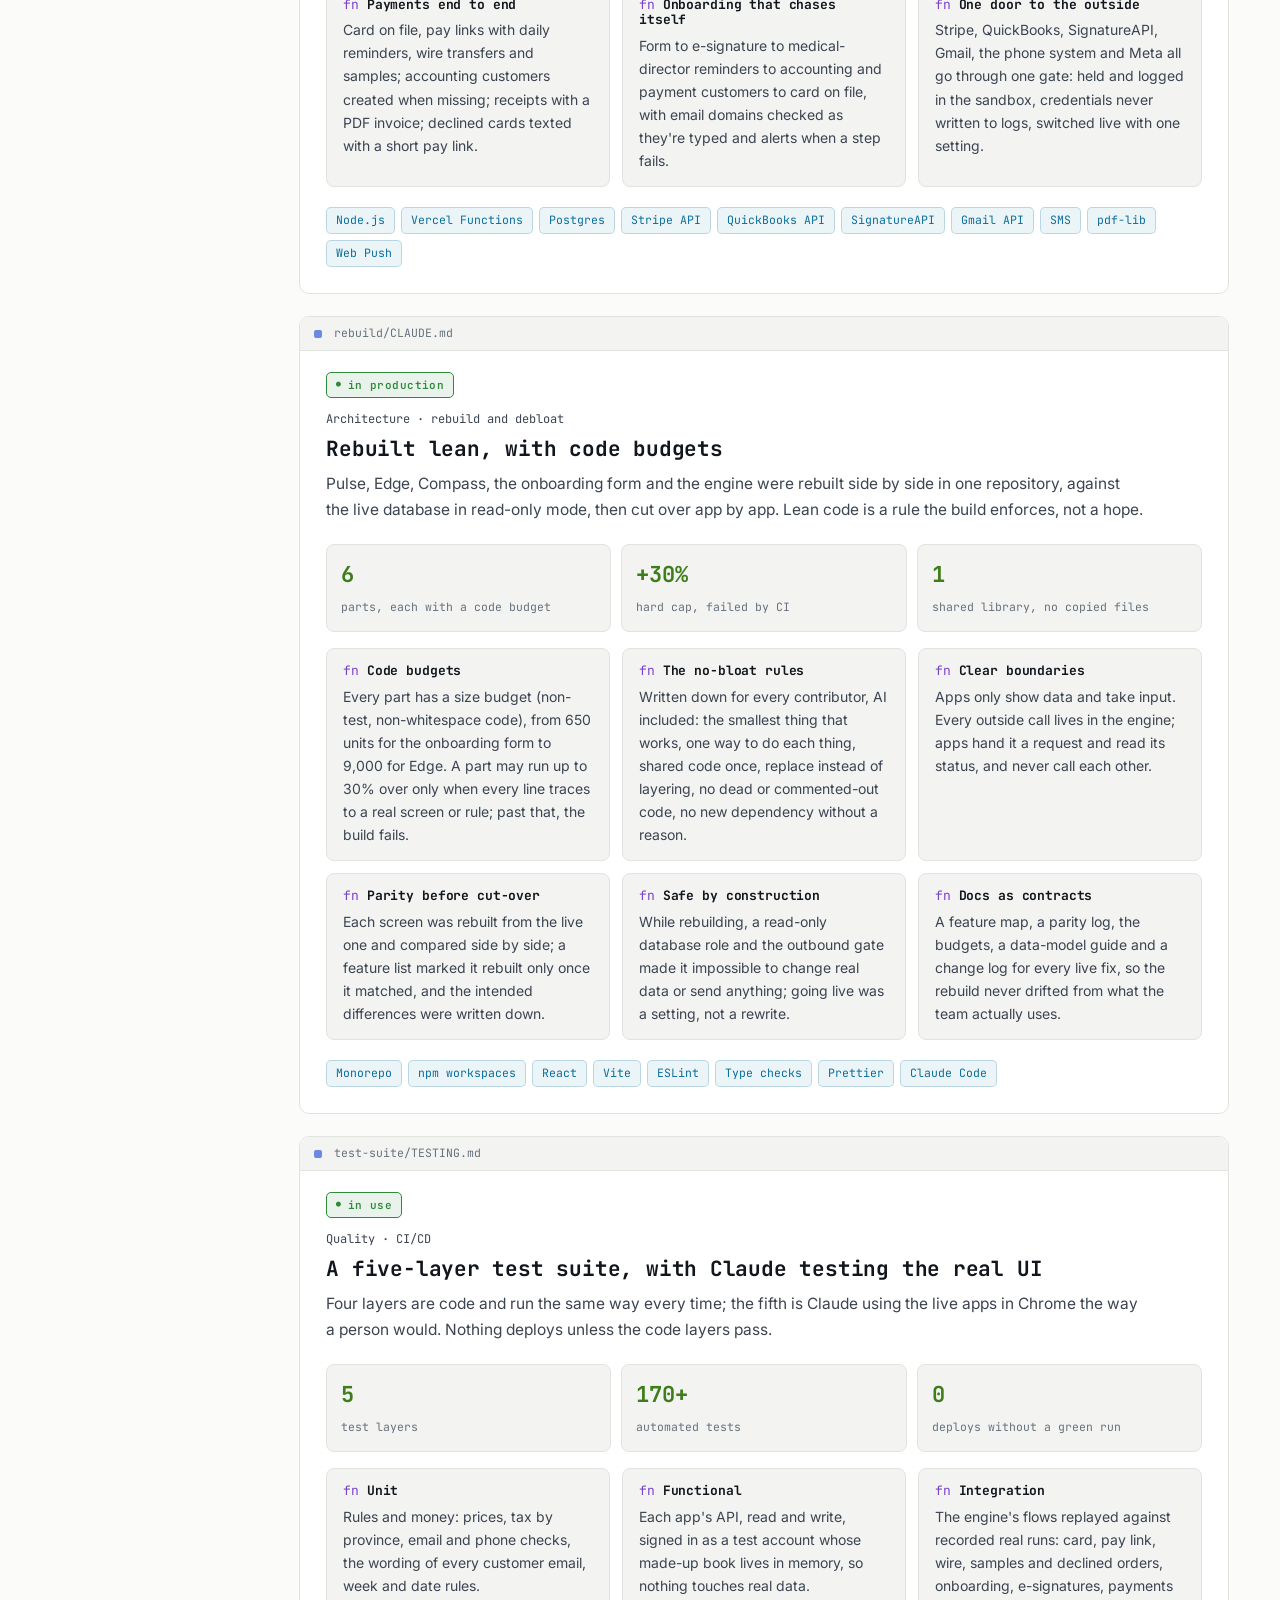
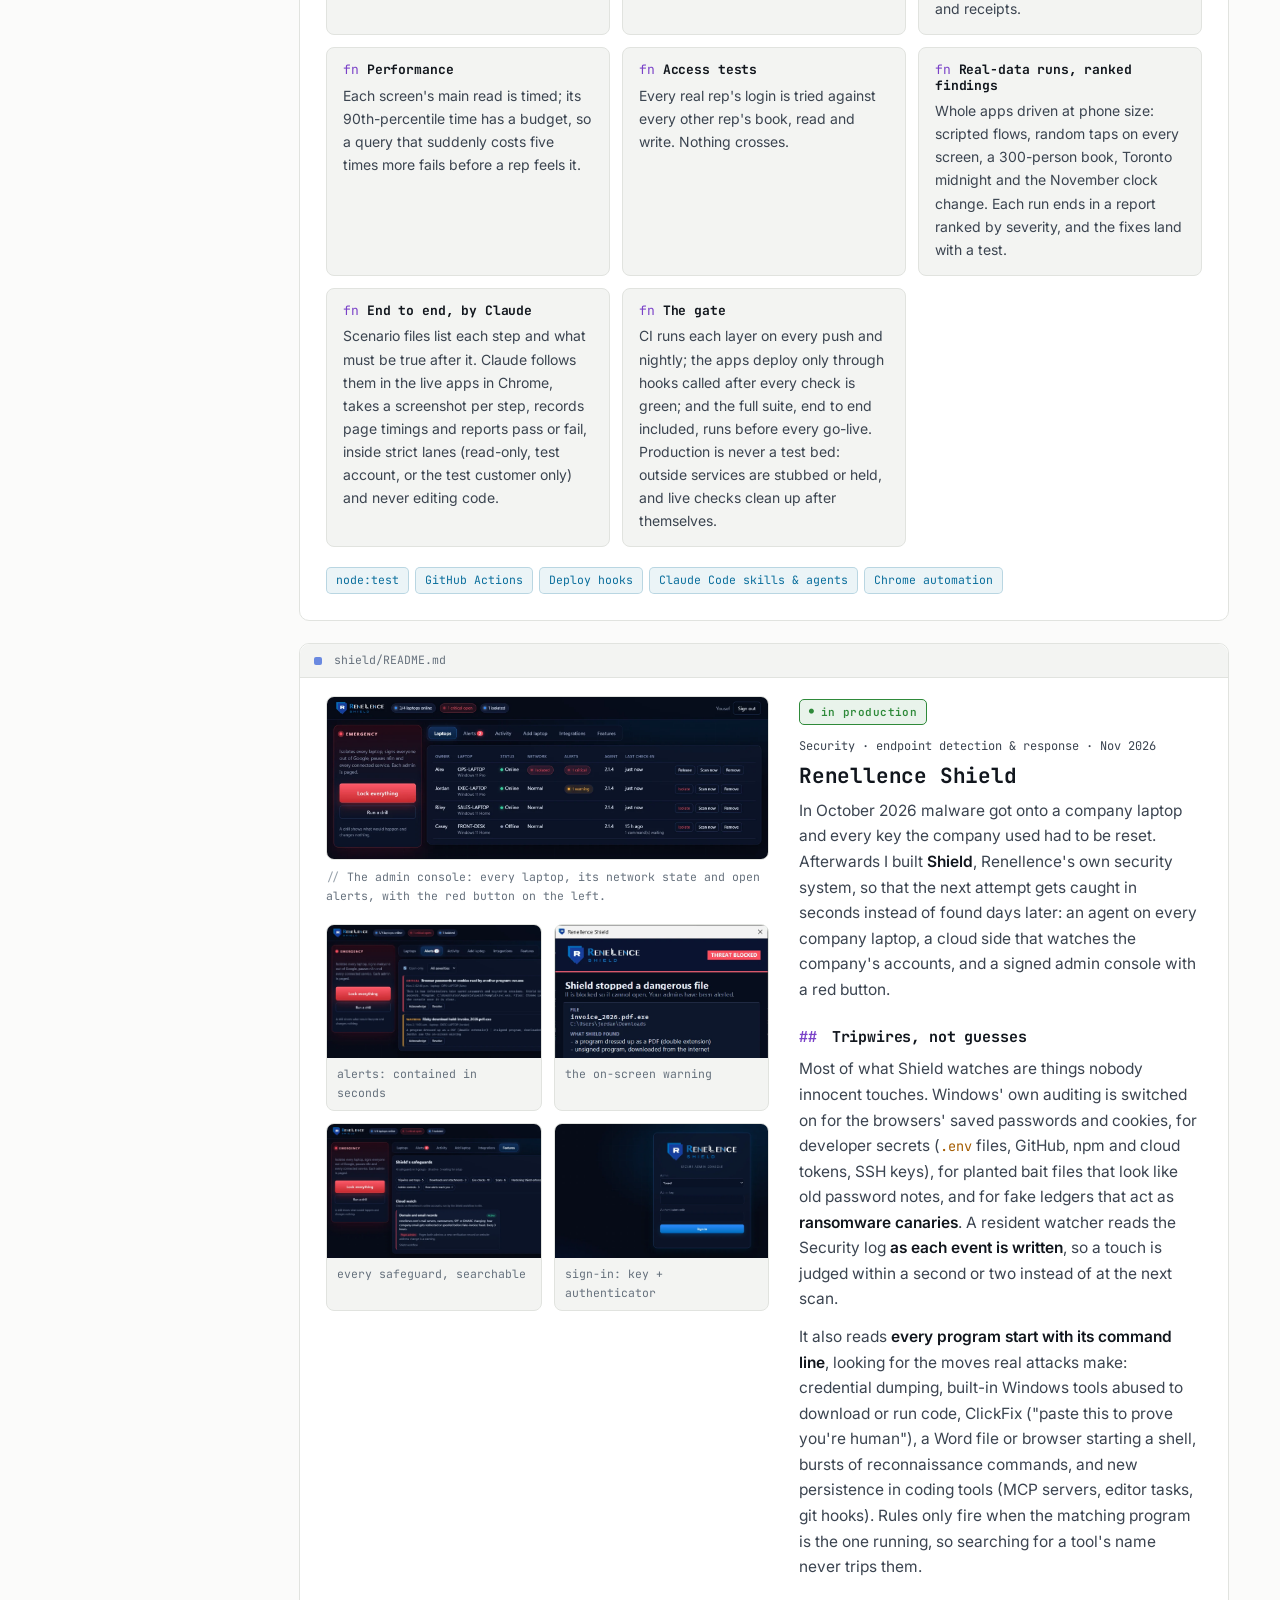
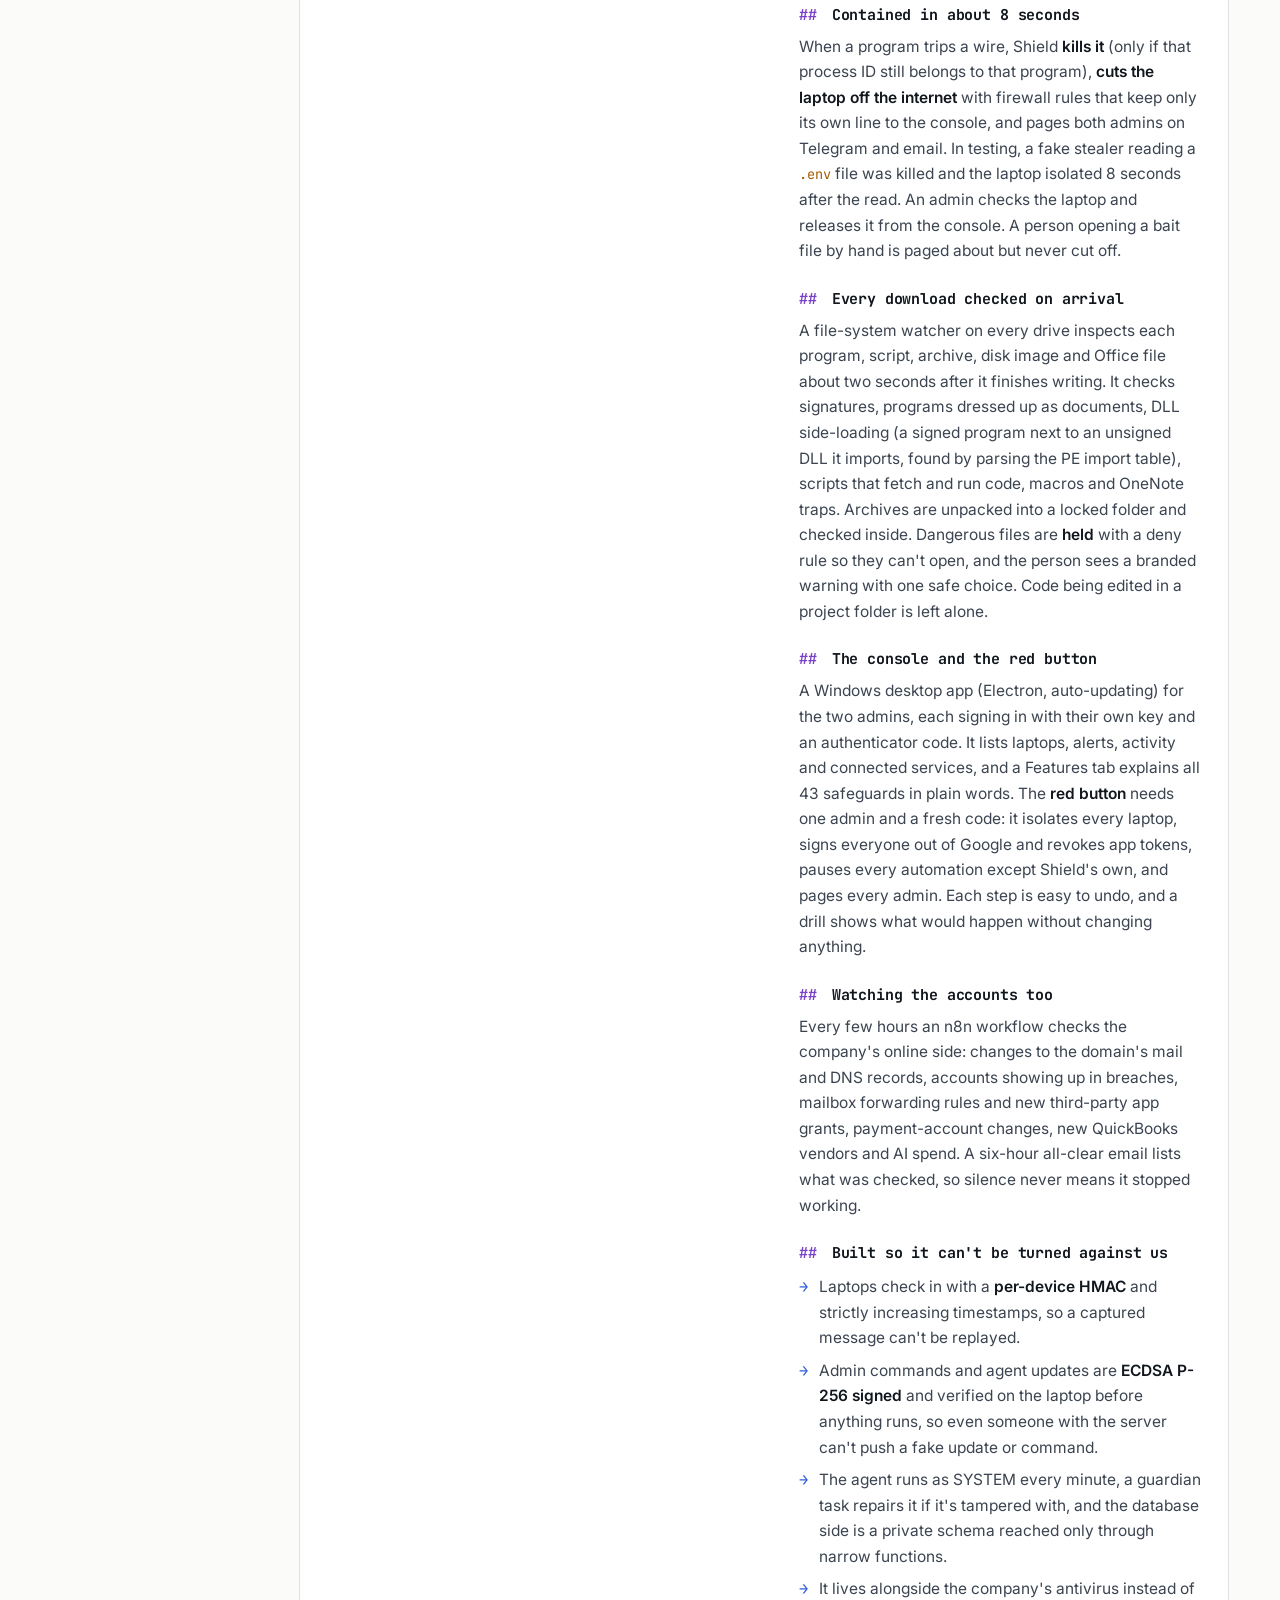
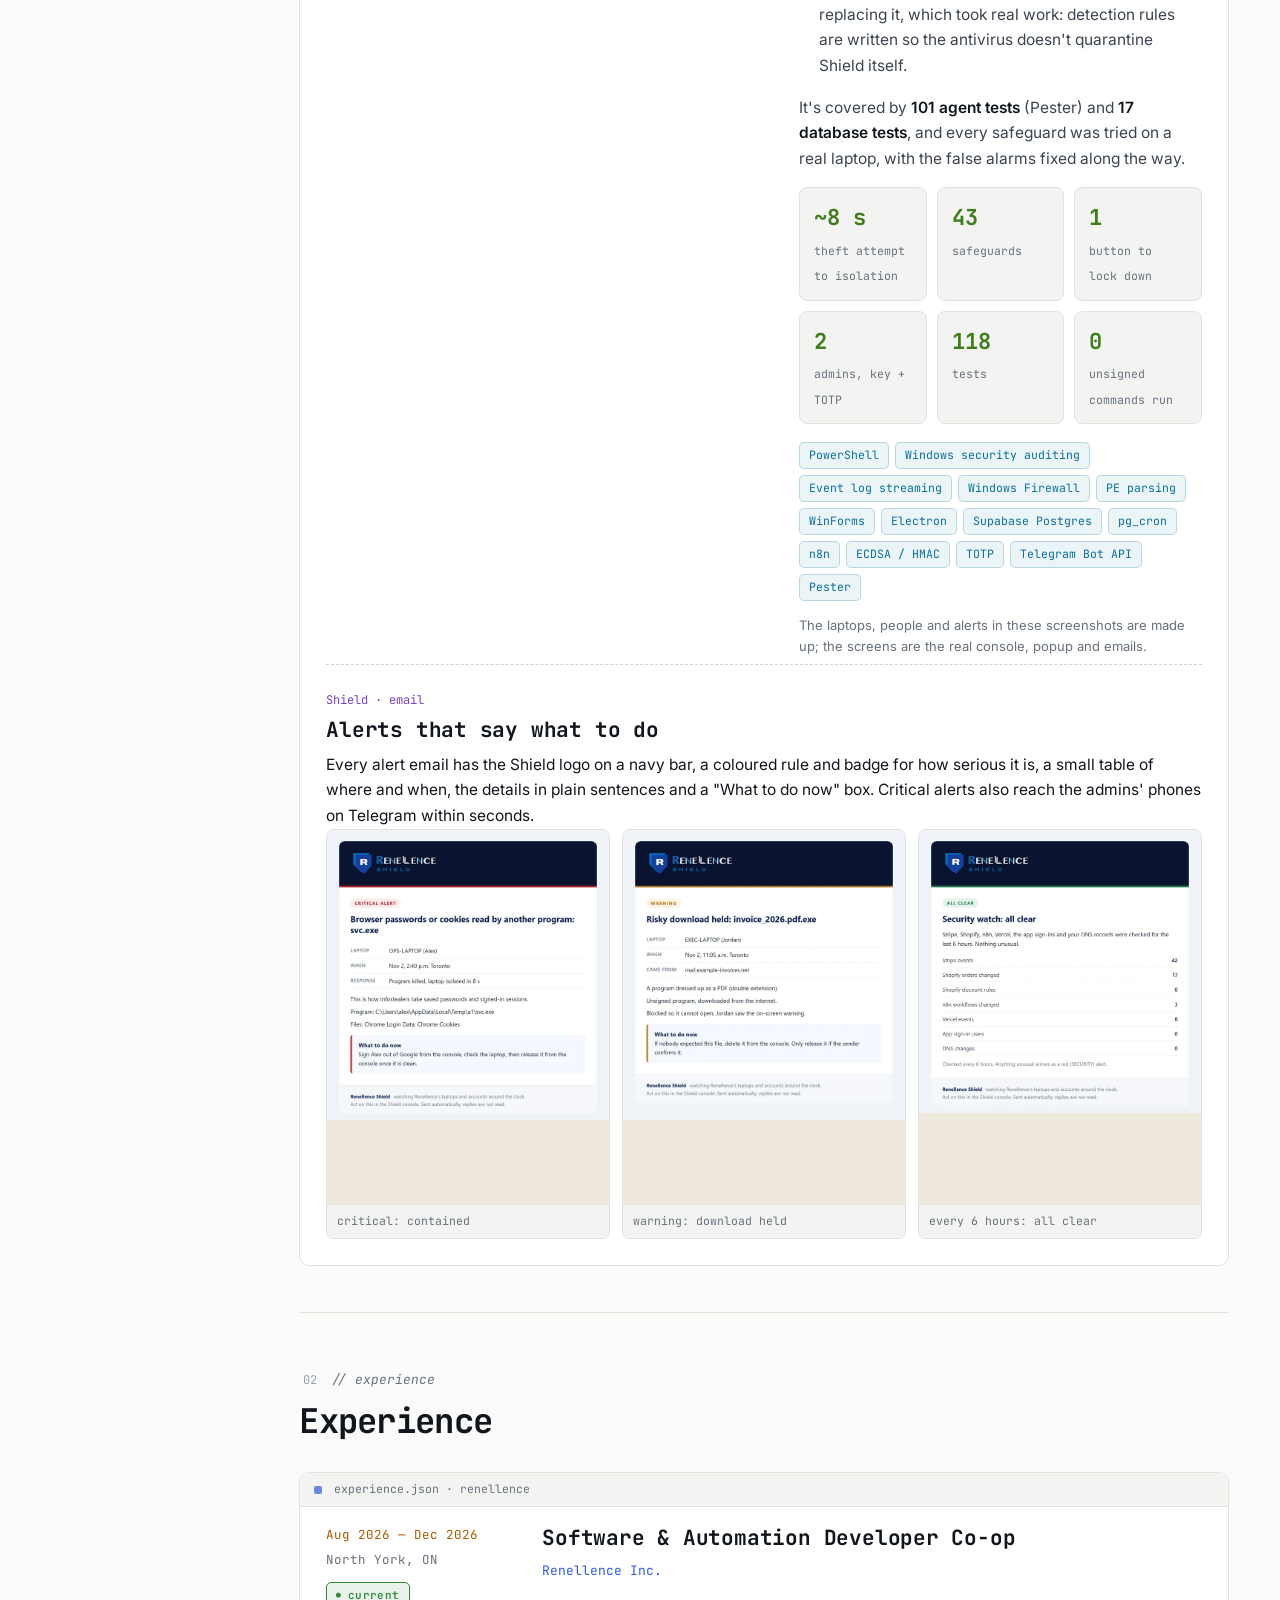
==== commit 641494a1: "Merge the old test article into the test suite section Co-Authored-By: Claude Opus 5.5 <noreply@anth" ====
--- a/index.html
+++ b/index.html
@@ -54,7 +54,6 @@
         <li class="tree-sub"><a href="#apps"><span class="ft ft-dir">▸</span>apps/</a></li>
         <li class="tree-sub tree-sub2"><a href="#pulse"><span class="ft ft-dir">▸</span>pulse/</a></li>
         <li class="tree-sub tree-sub2"><a href="#edge"><span class="ft ft-dir">▸</span>edge/</a></li>
-        <li class="tree-sub"><a href="#testing"><span class="ft ft-dir">▸</span>test/</a></li>
         <li class="tree-sub"><a href="#engine"><span class="ft ft-dir">▸</span>engine/</a></li>
         <li class="tree-sub"><a href="#rebuild"><span class="ft ft-dir">▸</span>rebuild/</a></li>
         <li class="tree-sub"><a href="#test-suite"><span class="ft ft-dir">▸</span>test-suite/</a></li>
@@ -446,38 +445,6 @@
               </div>
             </div>
           </article>
-
-          <article class="case pane reveal" id="testing" data-file="test/README.md">
-            <p class="feature-label">Testing</p>
-            <h3>How it's tested</h3>
-            <ul class="metrics">
-              <li><b>240</b><span>test files</span></li>
-              <li><b>4,500+</b><span>assertions</span></li>
-              <li><b>90%</b><span>line-coverage gate</span></li>
-            </ul>
-            <div class="practices">
-              <div>
-                <b>Production is never a test bed</b>
-                <p>Tests run on a separate copy of the database; a network guard refuses every outside service, and connectors answer from stubs.</p>
-              </div>
-              <div>
-                <b>Access tests</b>
-                <p>Every real rep's login is tried against every other rep's book, read and write. Nothing crosses.</p>
-              </div>
-              <div>
-                <b>Real-data test runs</b>
-                <p>Whole apps driven at phone size over Chrome DevTools: scripted flows, random-tap runs on every screen, a 300-person book (Today loads in 1.5 s), Toronto midnight and the November clock change.</p>
-              </div>
-              <div>
-                <b>Findings, ranked and fixed</b>
-                <p>Each run ends in a report by severity: a missing idempotency key on order retries, one bad lead that blocked every later one, a custom price that could silently become free.</p>
-              </div>
-              <div>
-                <b>Careful releases</b>
-                <p>A dry run and a backup before each change to a live workflow, and end-to-end checks on production that roll themselves back.</p>
-              </div>
-            </div>
-          </article>
         </div>
 
         <!-- The engine -->
@@ -606,12 +573,20 @@
               <p>Each screen's main read is timed; its 90th-percentile time has a budget, so a query that suddenly costs five times more fails before a rep feels it.</p>
             </div>
             <div class="point">
+              <h4>Access tests</h4>
+              <p>Every real rep's login is tried against every other rep's book, read and write. Nothing crosses.</p>
+            </div>
+            <div class="point">
+              <h4>Real-data runs, ranked findings</h4>
+              <p>Whole apps driven at phone size: scripted flows, random taps on every screen, a 300-person book, Toronto midnight and the November clock change. Each run ends in a report ranked by severity, and the fixes land with a test.</p>
+            </div>
+            <div class="point">
               <h4>End to end, by Claude</h4>
               <p>Scenario files list each step and what must be true after it. Claude follows them in the live apps in Chrome, takes a screenshot per step, records page timings and reports pass or fail, inside strict lanes (read-only, test account, or the test customer only) and never editing code.</p>
             </div>
             <div class="point">
               <h4>The gate</h4>
-              <p>CI runs each layer on every push and nightly; the apps deploy only through hooks called after every check is green; and the full suite, end to end included, runs before every go-live.</p>
+              <p>CI runs each layer on every push and nightly; the apps deploy only through hooks called after every check is green; and the full suite, end to end included, runs before every go-live. Production is never a test bed: outside services are stubbed or held, and live checks clean up after themselves.</p>
             </div>
           </div>
           <ul class="chips"><li>node:test</li><li>GitHub Actions</li><li>Deploy hooks</li><li>Claude Code skills &amp; agents</li><li>Chrome automation</li></ul>
